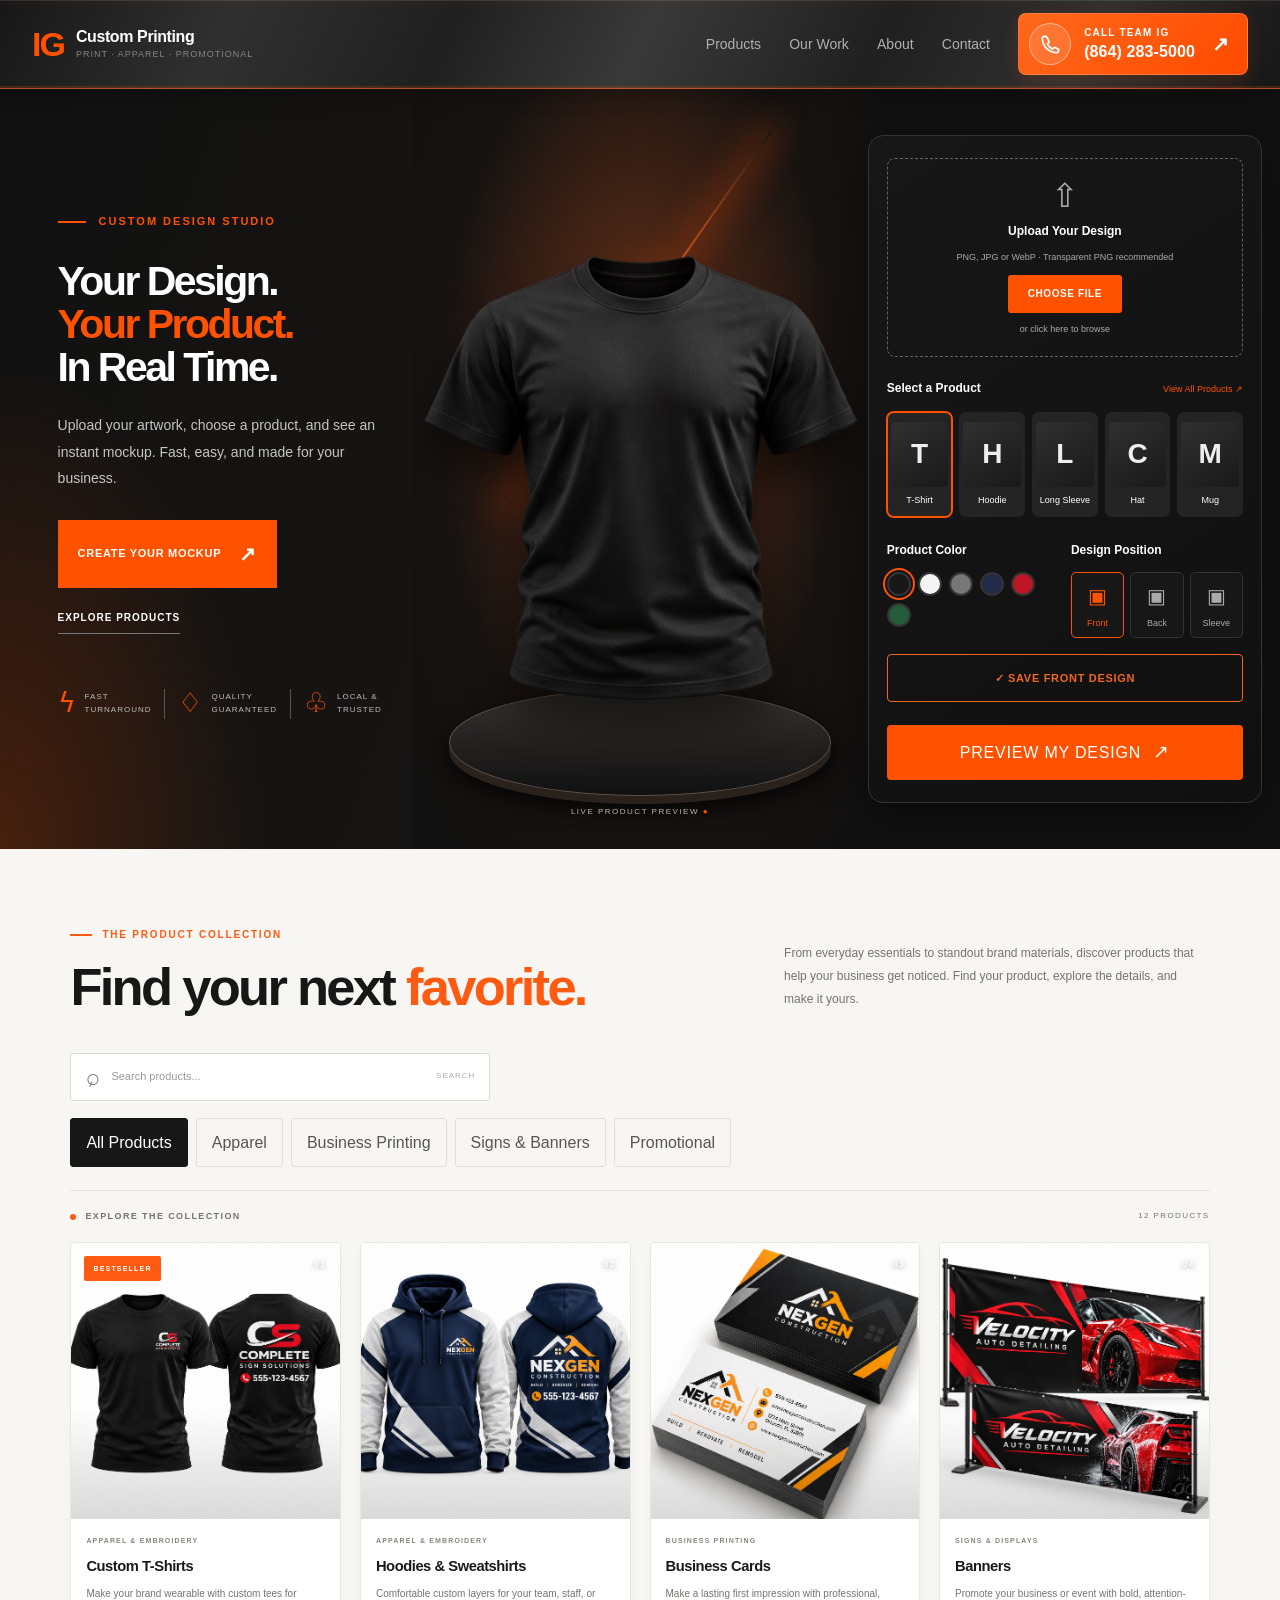
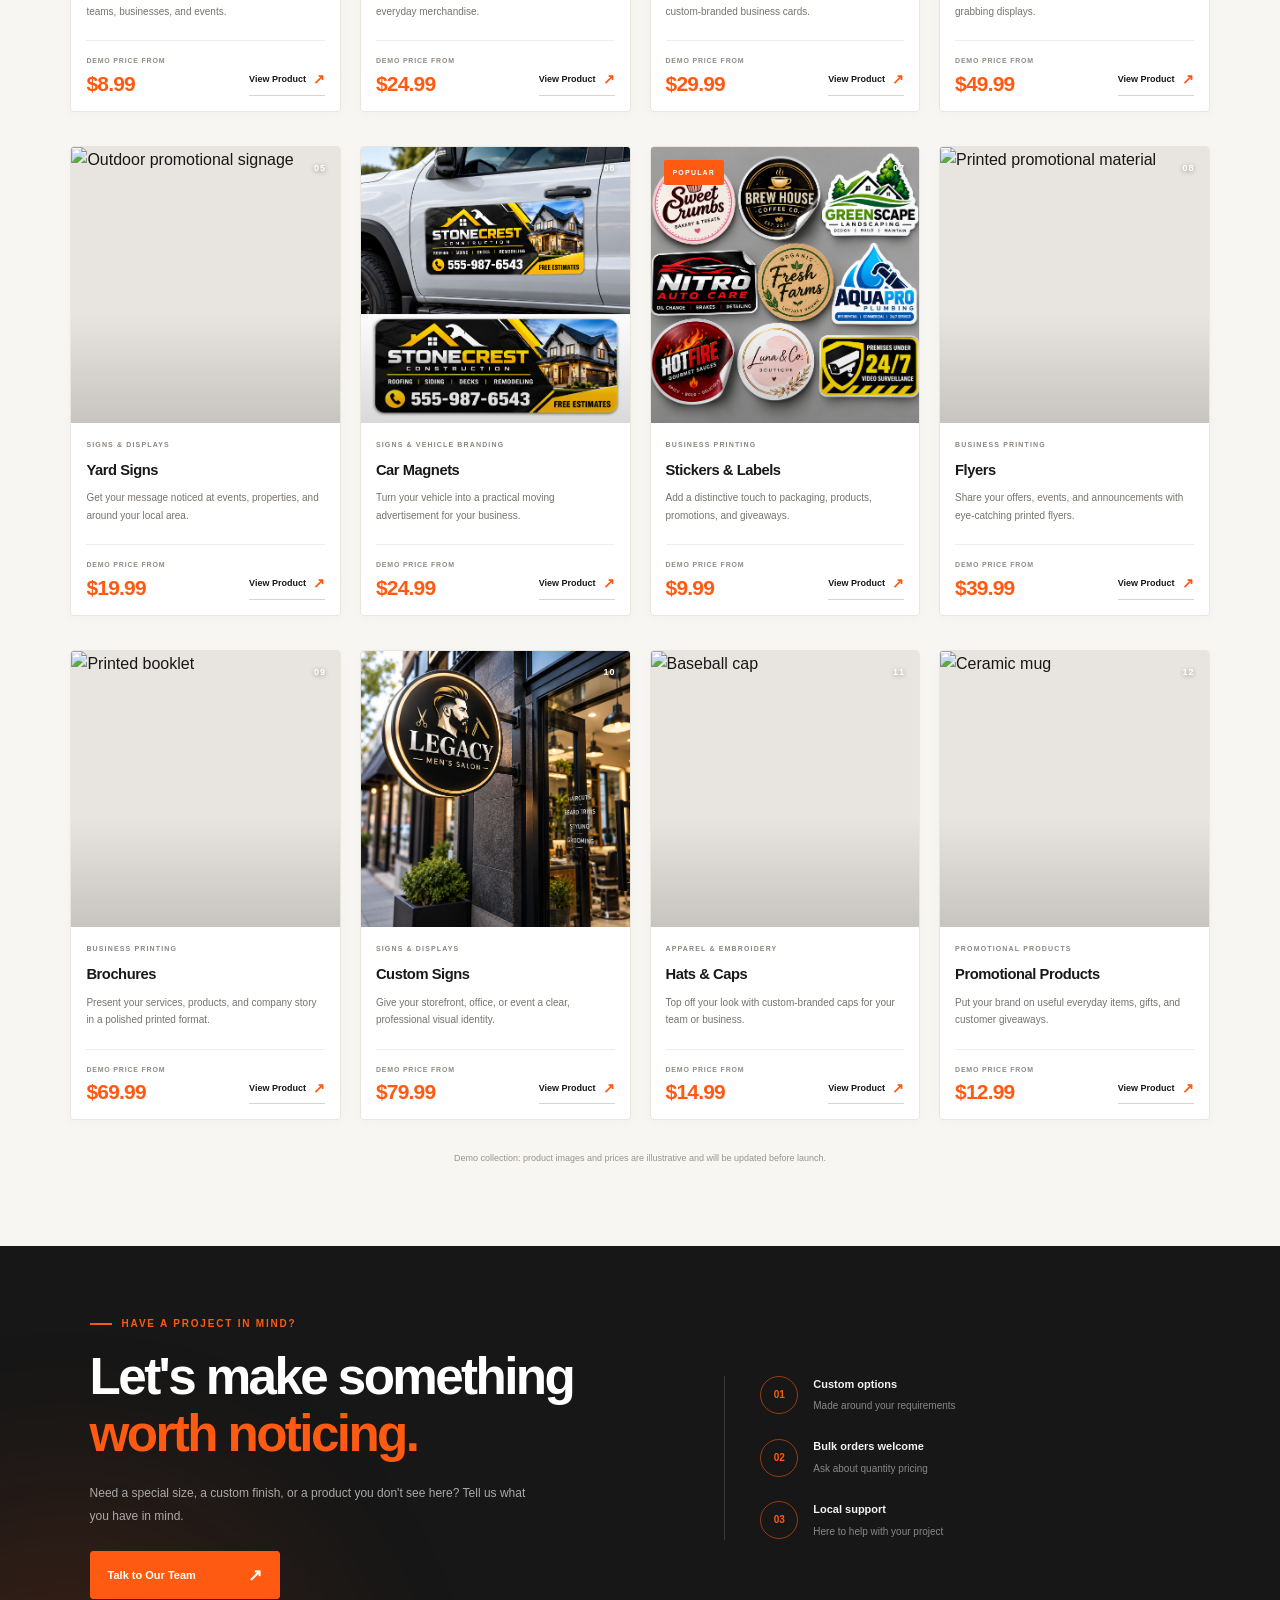
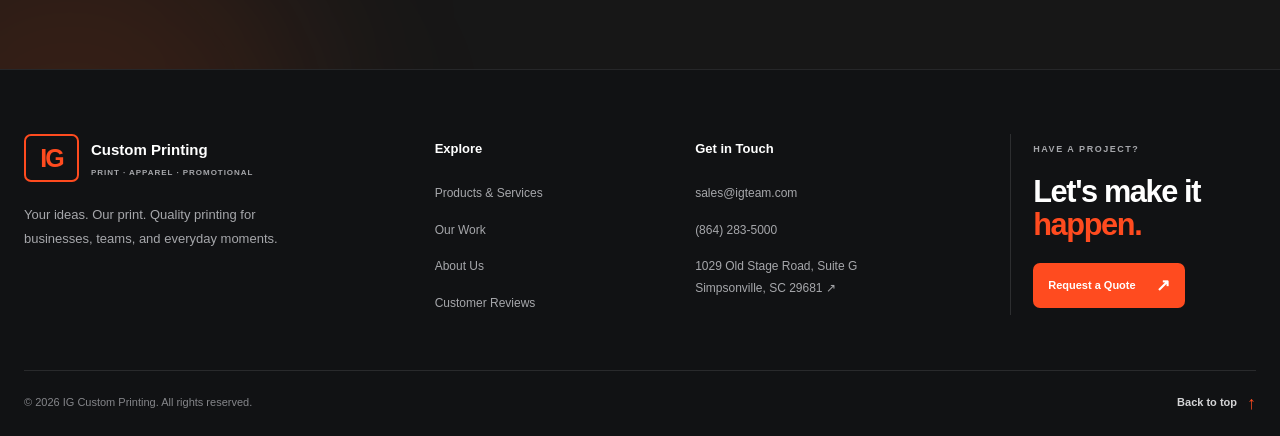
==== products.html @ 593a6d34 "Add IG Custom Printing website" ====
<!DOCTYPE html>
<html lang="en">
<head>
  <meta charset="UTF-8">
  <meta name="viewport" content="width=device-width, initial-scale=1.0">

  <title>IG Custom Printing | Custom Printing in Simpsonville, SC</title>

  <meta
    name="description"
    content="Explore custom apparel, embroidery, signs, commercial printing, and promotional products from IG Custom Printing in Simpsonville, South Carolina."
  >

  <meta name="theme-color" content="#252525">

  <link rel="stylesheet" href="style.css">
  <link rel="stylesheet" href="products.css">


<script src="https://cdn.jsdelivr.net/npm/html2canvas@1.4.1/dist/html2canvas.min.js"></script>


  <script src="script.js" defer></script>
  <script src="products.js" defer></script>

  
</head>

<body>
  <div id="site">

    <header class="site-header">
      <div class="container header-inner">

        <a class="brand" href="index.html" aria-label="IG Custom Printing home">
          <span class="brand-name">IG</span>
          <span class="brand-description">
            <strong>Custom Printing</strong>
            <small>PRINT · APPAREL · PROMOTIONAL</small>
          </span>
        </a>

        <button
          class="menu-toggle"
          type="button"
          aria-label="Open navigation menu"
          aria-expanded="false"
          aria-controls="primary-navigation"
        >
          <span></span>
          <span></span>
        </button>

        <nav class="primary-navigation" id="primary-navigation">

          <a href="products.html" data-text="Products">
            <span class="nav-roll">
              <span>Products</span>
              <span aria-hidden="true">Products</span>
            </span>
          </a>

          <a href="#our-work" data-text="Our Work">
            <span class="nav-roll">
              <span>Our Work</span>
              <span aria-hidden="true">Our Work</span>
            </span>
          </a>

          <a href="#about" data-text="About">
            <span class="nav-roll">
              <span>About</span>
              <span aria-hidden="true">About</span>
            </span>
          </a>

          <a href="#contact" data-text="Contact">
            <span class="nav-roll">
              <span>Contact</span>
              <span aria-hidden="true">Contact</span>
            </span>
          </a>

          

<a class="header-cta header-call-cta" href="tel:+18642835000">
  <span class="header-call-icon" aria-hidden="true">
    <svg viewBox="0 0 24 24" fill="none">
      <path
        d="M7.2 3.5H5.5c-1.1 0-2 .9-2 2
           0 8.3 6.7 15 15 15
           .1 0 .2 0 .3-.1
           .9-.1 1.6-.9 1.6-1.9v-1.7
           l-4.5-2-1.7 2.1
           a13 13 0 0 1-5.6-5.6
           l2.1-1.7-2-4.5Z"
        stroke="currentColor"
        stroke-width="1.8"
        stroke-linecap="round"
        stroke-linejoin="round"
      />
    </svg>
  </span>

  <span class="header-call-copy">
    <span class="header-call-label">CALL TEAM IG</span>
    <span class="header-call-number">(864) 283-5000</span>
  </span>

  <span class="header-call-arrow" aria-hidden="true">↗</span>
</a>



        </nav>

      </div>
    </header>







<main class="ig-catalog-page">

  
  
<!-- IG CUSTOM PRINTING — CUSTOM DESIGN STUDIO HERO -->
<section class="ig-studio" id="custom-studio">

  <!-- LEFT: INTRODUCTION -->
  <div class="ig-studio__intro">
    <p class="ig-studio__eyebrow">
      <span></span> CUSTOM DESIGN STUDIO
    </p>

    <h1>
      Your Design.<br>
      <span>Your Product.</span><br>
      In Real Time.
    </h1>

    <p class="ig-studio__description">
      Upload your artwork, choose a product, and see an instant
      mockup. Fast, easy, and made for your business.
    </p>

    <div class="ig-studio__actions">
      <a href="#studio-upload" class="ig-studio__primary">
        CREATE YOUR MOCKUP <span>↗</span>
      </a>
      <a href="#ig-products" class="ig-studio__secondary">
        EXPLORE PRODUCTS
      </a>
    </div>

    <div class="ig-studio__benefits">
      <div><span>ϟ</span><p>FAST<br>TURNAROUND</p></div>
      <i></i>
      <div><span>♢</span><p>QUALITY<br>GUARANTEED</p></div>
      <i></i>
      <div><span>♧</span><p>LOCAL &amp;<br>TRUSTED</p></div>
    </div>
  </div>

  <!-- CENTER: LIVE PRODUCT MOCKUP -->
  <div class="ig-studio__stage">
    <div class="ig-studio__glow"></div>

    <div class="ig-studio__platform"></div>

    <div class="ig-studio__product" id="studio-product">
      <img
        id="studio-product-image"
        src="https://images.unsplash.com/photo-1521572163474-6864f9cf17ab?auto=format&fit=crop&w=1000&q=85"
        alt="T-shirt product preview"
      >

      <div class="ig-studio__artwork-area" id="studio-artwork-area">
        <div class="ig-artwork-editor" id="studio-artwork-editor" hidden>
  <img id="studio-artwork" alt="Your uploaded artwork" draggable="false">

  <span class="ig-resize-handle ig-resize-nw" data-handle="nw"></span>
  <span class="ig-resize-handle ig-resize-ne" data-handle="ne"></span>
  <span class="ig-resize-handle ig-resize-sw" data-handle="sw"></span>
  <span class="ig-resize-handle ig-resize-se" data-handle="se"></span>
</div>


      </div>
    </div>

    <span class="ig-studio__stage-label">
      LIVE PRODUCT PREVIEW <span>●</span>
    </span>
  </div>

  <!-- RIGHT: DESIGN CONTROLS -->
  <div class="ig-studio__panel">


    <!-- UPLOAD -->
    <label class="ig-studio__upload" id="studio-upload">
      <input
        type="file"
        id="studio-file-input"
        accept="image/png,image/jpeg,image/webp"
      >

      <span class="ig-studio__upload-icon">⇧</span>
      <strong id="studio-upload-title">Upload Your Design</strong>
      <small id="studio-upload-help">
        PNG, JPG or WebP · Transparent PNG recommended
      </small>
      <span class="ig-studio__choose-file">CHOOSE FILE</span>
      <small>or click here to browse</small>
    </label>

    <!-- PRODUCT SELECTION -->
    <div class="ig-studio__section-heading">
      <strong>Select a Product</strong>
      <a href="#ig-products">View All Products ↗</a>
    </div>

    <div class="ig-studio__products">
      <button type="button" class="is-selected" data-product="tshirt">
        <span class="ig-studio__product-icon">T</span>
        T-Shirt
      </button>

      <button type="button" data-product="hoodie">
        <span class="ig-studio__product-icon">H</span>
        Hoodie
      </button>

      <button type="button" data-product="longsleeve">
        <span class="ig-studio__product-icon">L</span>
        Long Sleeve
      </button>

      <button type="button" data-product="hat">
        <span class="ig-studio__product-icon">C</span>
        Hat
      </button>

      <button type="button" data-product="mug">
        <span class="ig-studio__product-icon">M</span>
        Mug
      </button>
    </div>

    <!-- COLOR AND PLACEMENT -->
    <div class="ig-studio__options">

      <div>
        <strong>Product Color</strong>
        <div class="ig-studio__colors">
          <button type="button" class="is-selected" data-color="#171717"
            style="--swatch:#171717" aria-label="Black"></button>
          <button type="button" data-color="#f4f4f4"
            style="--swatch:#f4f4f4" aria-label="White"></button>
          <button type="button" data-color="#777777"
            style="--swatch:#777777" aria-label="Gray"></button>
          <button type="button" data-color="#202b49"
            style="--swatch:#202b49" aria-label="Navy"></button>
          <button type="button" data-color="#bd1727"
            style="--swatch:#bd1727" aria-label="Red"></button>
          <button type="button" data-color="#245b38"
            style="--swatch:#245b38" aria-label="Green"></button>
        </div>
      </div>

      <div>
        <strong>Design Position</strong>
        <div class="ig-studio__positions">
          <button type="button" class="is-selected" data-position="front">
            <span>▣</span>Front
          </button>
          <button type="button" data-position="back">
            <span>▣</span>Back
          </button>
          <button type="button" data-position="sleeve">
            <span>▣</span>Sleeve
          </button>
        </div>
      </div>

    </div>

    <button type="button" id="studio-save-side">
  ✓ SAVE FRONT DESIGN
</button>

    <button type="button" class="ig-studio__preview-button" id="studio-preview">
      PREVIEW MY DESIGN <span>↗</span>
    </button>

    
<div id="studio-combined-preview" hidden>
<div class="studio-preview-actions">
  <button type="button" id="studio-download-preview">
    ↓ Download Preview PNG
  </button>

  <button type="button" id="studio-close-preview">
    ✕ Close Preview
  </button>
</div>

<div id="studio-preview-capture">
  <h2>Your Design Preview</h2>

  <div class="studio-preview-grid">
    <div class="studio-preview-card">
      <h3>FRONT</h3>
      <div id="studio-preview-front"></div>
    </div>

    <div class="studio-preview-card">
      <h3>BACK</h3>
      <div id="studio-preview-back"></div>
    </div>
  </div>
</div>

</div>


  </div>

</section>
<!-- END CUSTOM DESIGN STUDIO HERO -->




  <!-- =========================================
       PRODUCT CATALOG INTRODUCTION
  ========================================== -->
  <section class="ig-catalog-intro" id="ig-products">

    <div class="ig-catalog-intro__main">

      <span class="ig-section-eyebrow">
        <span></span>
        THE PRODUCT COLLECTION
      </span>

      <h2>
        Find your next
        <span>favorite.</span>
      </h2>

    </div>

    <p class="ig-catalog-intro__description">
      From everyday essentials to standout brand materials,
      discover products that help your business get noticed.
      Find your product, explore the details, and make it yours.
    </p>

  </section>


  <!-- =========================================
       PRODUCT SEARCH AND CATEGORY NAVIGATION
  ========================================== -->
  <section class="ig-catalog-controls" aria-label="Browse products">

    <label class="ig-product-search">

      <span class="ig-product-search__icon" aria-hidden="true">
        ⌕
      </span>

      <input
        type="search"
        id="ig-product-search"
        placeholder="Search products..."
        aria-label="Search products"
      >

      <span class="ig-product-search__hint">
        SEARCH
      </span>

    </label>

    <nav class="ig-product-categories" aria-label="Product categories">

      <button
        class="ig-category-button is-active"
        type="button"
        data-category="all"
        aria-pressed="true"
      >
        All Products
      </button>

      <button
        class="ig-category-button"
        type="button"
        data-category="apparel"
        aria-pressed="false"
      >
        Apparel
      </button>

      <button
        class="ig-category-button"
        type="button"
        data-category="printing"
        aria-pressed="false"
      >
        Business Printing
      </button>

      <button
        class="ig-category-button"
        type="button"
        data-category="signs"
        aria-pressed="false"
      >
        Signs &amp; Banners
      </button>

      <button
        class="ig-category-button"
        type="button"
        data-category="promotional"
        aria-pressed="false"
      >
        Promotional
      </button>

    </nav>

  </section>


  <!-- =========================================
       PRODUCT GRID
  ========================================== -->
  <section class="ig-product-collection" aria-label="Our products">

    <div class="ig-product-collection__heading">

      <p>
        <span class="ig-product-collection__heading-dot"></span>
        EXPLORE THE COLLECTION
      </p>

      <span id="ig-product-count">
        12 PRODUCTS
      </span>

    </div>


    <div class="ig-product-grid" id="ig-product-grid">


      <!-- PRODUCT 01: T-SHIRTS -->
      <article
        class="ig-product-card"
        data-category="apparel"
        data-product-name="custom t-shirts"
      >

        <a
          class="ig-product-card__image"
          href="product.html?item=tshirts"
          aria-label="View Custom T-Shirts"
        >

          <img
            src="./images/products/Custom-T-Shirts-1.png"
            alt="T-shirts for custom printing"
            loading="lazy"
          >

          <span class="ig-product-card__badge">
            BESTSELLER
          </span>

          <span class="ig-product-card__number">
            01
          </span>

          <span class="ig-product-card__image-action" aria-hidden="true">
            ↗
          </span>

        </a>

        <div class="ig-product-card__body">

          <p class="ig-product-card__category">
            APPAREL &amp; EMBROIDERY
          </p>

          <h3>
            <a href="product.html?item=tshirts">
              Custom T-Shirts
            </a>
          </h3>

          <p class="ig-product-card__description">
            Make your brand wearable with custom tees for teams,
            businesses, and events.
          </p>

          <div class="ig-product-card__footer">

            <div class="ig-product-card__price">
              <span>DEMO PRICE FROM</span>
              <strong>$8.99</strong>
            </div>

            <a
              class="ig-product-card__link"
              href="product.html?item=tshirts"
            >
              View Product
              <span aria-hidden="true">↗</span>
            </a>

          </div>

        </div>

      </article>


      <!-- PRODUCT 02: HOODIES -->
      <article
        class="ig-product-card"
        data-category="apparel"
        data-product-name="hoodies sweatshirts"
      >

        <a
          class="ig-product-card__image"
          href="product.html?item=hoodies"
          aria-label="View Hoodies and Sweatshirts"
        >

          <img
            src="./images/products/Hoodies-Sweatshirts.png"
            alt="Casual hoodie"
            loading="lazy"
          >

          <span class="ig-product-card__number">02</span>
          <span class="ig-product-card__image-action" aria-hidden="true">↗</span>

        </a>

        <div class="ig-product-card__body">

          <p class="ig-product-card__category">
            APPAREL &amp; EMBROIDERY
          </p>

          <h3>
            <a href="product.html?item=hoodies">
              Hoodies &amp; Sweatshirts
            </a>
          </h3>

          <p class="ig-product-card__description">
            Comfortable custom layers for your team, staff,
            or everyday merchandise.
          </p>

          <div class="ig-product-card__footer">

            <div class="ig-product-card__price">
              <span>DEMO PRICE FROM</span>
              <strong>$24.99</strong>
            </div>

            <a class="ig-product-card__link" href="product.html?item=hoodies">
              View Product <span aria-hidden="true">↗</span>
            </a>

          </div>

        </div>

      </article>


      <!-- PRODUCT 03: BUSINESS CARDS -->
      <article
        class="ig-product-card"
        data-category="printing"
        data-product-name="business cards"
      >

        <a
          class="ig-product-card__image"
          href="product.html?item=business-cards"
          aria-label="View Business Cards"
        >

          <img
            src="./images/products/Business-Cards.png"
            alt="Printed stationery and business materials"
            loading="lazy"
          >

          <span class="ig-product-card__number">03</span>
          <span class="ig-product-card__image-action" aria-hidden="true">↗</span>

        </a>

        <div class="ig-product-card__body">

          <p class="ig-product-card__category">
            BUSINESS PRINTING
          </p>

          <h3>
            <a href="product.html?item=business-cards">
              Business Cards
            </a>
          </h3>

          <p class="ig-product-card__description">
            Make a lasting first impression with professional,
            custom-branded business cards.
          </p>

          <div class="ig-product-card__footer">

            <div class="ig-product-card__price">
              <span>DEMO PRICE FROM</span>
              <strong>$29.99</strong>
            </div>

            <a class="ig-product-card__link" href="product.html?item=business-cards">
              View Product <span aria-hidden="true">↗</span>
            </a>

          </div>

        </div>

      </article>


      <!-- PRODUCT 04: BANNERS -->
      <article
        class="ig-product-card"
        data-category="signs"
        data-product-name="banners displays"
      >

        <a
          class="ig-product-card__image"
          href="product.html?item=banners"
          aria-label="View Banners"
        >

          <img
            src="./images/products/Banners.png"
            alt="Event display and promotional setup"
            loading="lazy"
          >

          <span class="ig-product-card__number">04</span>
          <span class="ig-product-card__image-action" aria-hidden="true">↗</span>

        </a>

        <div class="ig-product-card__body">

          <p class="ig-product-card__category">
            SIGNS &amp; DISPLAYS
          </p>

          <h3>
            <a href="product.html?item=banners">
              Banners
            </a>
          </h3>

          <p class="ig-product-card__description">
            Promote your business or event with bold,
            attention-grabbing displays.
          </p>

          <div class="ig-product-card__footer">

            <div class="ig-product-card__price">
              <span>DEMO PRICE FROM</span>
              <strong>$49.99</strong>
            </div>

            <a class="ig-product-card__link" href="product.html?item=banners">
              View Product <span aria-hidden="true">↗</span>
            </a>

          </div>

        </div>

      </article>


      <!-- PRODUCT 05: YARD SIGNS -->
      <article
        class="ig-product-card"
        data-category="signs"
        data-product-name="yard signs outdoor signs"
      >

        <a
          class="ig-product-card__image"
          href="product.html?item=yard-signs"
          aria-label="View Yard Signs"
        >

          <img
            src="./images/products/Yard Signs.png"
            alt="Outdoor promotional signage"
            loading="lazy"
          >

          <span class="ig-product-card__number">05</span>
          <span class="ig-product-card__image-action" aria-hidden="true">↗</span>

        </a>

        <div class="ig-product-card__body">

          <p class="ig-product-card__category">
            SIGNS &amp; DISPLAYS
          </p>

          <h3>
            <a href="product.html?item=yard-signs">
              Yard Signs
            </a>
          </h3>

          <p class="ig-product-card__description">
            Get your message noticed at events, properties,
            and around your local area.
          </p>

          <div class="ig-product-card__footer">

            <div class="ig-product-card__price">
              <span>DEMO PRICE FROM</span>
              <strong>$19.99</strong>
            </div>

            <a class="ig-product-card__link" href="product.html?item=yard-signs">
              View Product <span aria-hidden="true">↗</span>
            </a>

          </div>

        </div>

      </article>


      <!-- PRODUCT 06: CAR MAGNETS -->
      <article
        class="ig-product-card"
        data-category="signs"
        data-product-name="car magnets vehicle graphics"
      >

        <a
          class="ig-product-card__image"
          href="product.html?item=car-magnets"
          aria-label="View Car Magnets"
        >

          <img
            src="./images/products/Car-Magnets.png"
            alt="Vehicle exterior"
            loading="lazy"
          >

          <span class="ig-product-card__number">06</span>
          <span class="ig-product-card__image-action" aria-hidden="true">↗</span>

        </a>

        <div class="ig-product-card__body">

          <p class="ig-product-card__category">
            SIGNS &amp; VEHICLE BRANDING
          </p>

          <h3>
            <a href="product.html?item=car-magnets">
              Car Magnets
            </a>
          </h3>

          <p class="ig-product-card__description">
            Turn your vehicle into a practical moving advertisement
            for your business.
          </p>

          <div class="ig-product-card__footer">

            <div class="ig-product-card__price">
              <span>DEMO PRICE FROM</span>
              <strong>$24.99</strong>
            </div>

            <a class="ig-product-card__link" href="product.html?item=car-magnets">
              View Product <span aria-hidden="true">↗</span>
            </a>

          </div>

        </div>

      </article>


      <!-- PRODUCT 07: STICKERS -->
      <article
        class="ig-product-card"
        data-category="printing"
        data-product-name="stickers labels decals"
      >

        <a
          class="ig-product-card__image"
          href="product.html?item=stickers"
          aria-label="View Stickers and Labels"
        >

          <img
            src="./images/products/Stickers-Labels.png"
            alt="Decorative stickers and labels"
            loading="lazy"
          >

          <span class="ig-product-card__badge">POPULAR</span>
          <span class="ig-product-card__number">07</span>
          <span class="ig-product-card__image-action" aria-hidden="true">↗</span>

        </a>

        <div class="ig-product-card__body">

          <p class="ig-product-card__category">
            BUSINESS PRINTING
          </p>

          <h3>
            <a href="product.html?item=stickers">
              Stickers &amp; Labels
            </a>
          </h3>

          <p class="ig-product-card__description">
            Add a distinctive touch to packaging, products,
            promotions, and giveaways.
          </p>

          <div class="ig-product-card__footer">

            <div class="ig-product-card__price">
              <span>DEMO PRICE FROM</span>
              <strong>$9.99</strong>
            </div>

            <a class="ig-product-card__link" href="product.html?item=stickers">
              View Product <span aria-hidden="true">↗</span>
            </a>

          </div>

        </div>

      </article>


      <!-- PRODUCT 08: FLYERS -->
      <article
        class="ig-product-card"
        data-category="printing"
        data-product-name="flyers promotional leaflets"
      >

        <a
          class="ig-product-card__image"
          href="product.html?item=flyers"
          aria-label="View Flyers"
        >

          <img
            src="./images/products/Flyers.png"
            alt="Printed promotional material"
            loading="lazy"
          >

          <span class="ig-product-card__number">08</span>
          <span class="ig-product-card__image-action" aria-hidden="true">↗</span>

        </a>

        <div class="ig-product-card__body">

          <p class="ig-product-card__category">
            BUSINESS PRINTING
          </p>

          <h3>
            <a href="product.html?item=flyers">
              Flyers
            </a>
          </h3>

          <p class="ig-product-card__description">
            Share your offers, events, and announcements
            with eye-catching printed flyers.
          </p>

          <div class="ig-product-card__footer">

            <div class="ig-product-card__price">
              <span>DEMO PRICE FROM</span>
              <strong>$39.99</strong>
            </div>

            <a class="ig-product-card__link" href="product.html?item=flyers">
              View Product <span aria-hidden="true">↗</span>
            </a>

          </div>

        </div>

      </article>


      <!-- PRODUCT 09: BROCHURES -->
      <article
        class="ig-product-card"
        data-category="printing"
        data-product-name="brochures booklets"
      >

        <a
          class="ig-product-card__image"
          href="product.html?item=brochures"
          aria-label="View Brochures"
        >

          <img
            src="./images/products/Brochures.png"
            alt="Printed booklet"
            loading="lazy"
          >

          <span class="ig-product-card__number">09</span>
          <span class="ig-product-card__image-action" aria-hidden="true">↗</span>

        </a>

        <div class="ig-product-card__body">

          <p class="ig-product-card__category">
            BUSINESS PRINTING
          </p>

          <h3>
            <a href="product.html?item=brochures">
              Brochures
            </a>
          </h3>

          <p class="ig-product-card__description">
            Present your services, products, and company story
            in a polished printed format.
          </p>

          <div class="ig-product-card__footer">

            <div class="ig-product-card__price">
              <span>DEMO PRICE FROM</span>
              <strong>$69.99</strong>
            </div>

            <a class="ig-product-card__link" href="product.html?item=brochures">
              View Product <span aria-hidden="true">↗</span>
            </a>

          </div>

        </div>

      </article>


      <!-- PRODUCT 10: CUSTOM SIGNS -->
      <article
        class="ig-product-card"
        data-category="signs"
        data-product-name="custom business signs storefront signs"
      >

        <a
          class="ig-product-card__image"
          href="product.html?item=custom-signs"
          aria-label="View Custom Signs"
        >

          <img
            src="./images/products/Custom-Signs.png"
            alt="Business signage"
            loading="lazy"
          >

          <span class="ig-product-card__number">10</span>
          <span class="ig-product-card__image-action" aria-hidden="true">↗</span>

        </a>

        <div class="ig-product-card__body">

          <p class="ig-product-card__category">
            SIGNS &amp; DISPLAYS
          </p>

          <h3>
            <a href="product.html?item=custom-signs">
              Custom Signs
            </a>
          </h3>

          <p class="ig-product-card__description">
            Give your storefront, office, or event a clear,
            professional visual identity.
          </p>

          <div class="ig-product-card__footer">

            <div class="ig-product-card__price">
              <span>DEMO PRICE FROM</span>
              <strong>$79.99</strong>
            </div>

            <a class="ig-product-card__link" href="product.html?item=custom-signs">
              View Product <span aria-hidden="true">↗</span>
            </a>

          </div>

        </div>

      </article>


      <!-- PRODUCT 11: HATS & CAPS -->
      <article
        class="ig-product-card"
        data-category="apparel"
        data-product-name="hats caps embroidered hats"
      >

        <a
          class="ig-product-card__image"
          href="product.html?item=hats"
          aria-label="View Hats and Caps"
        >

          <img
            src="./images/products/Hats-Caps.png"
            alt="Baseball cap"
            loading="lazy"
          >

          <span class="ig-product-card__number">11</span>
          <span class="ig-product-card__image-action" aria-hidden="true">↗</span>

        </a>

        <div class="ig-product-card__body">

          <p class="ig-product-card__category">
            APPAREL &amp; EMBROIDERY
          </p>

          <h3>
            <a href="product.html?item=hats">
              Hats &amp; Caps
            </a>
          </h3>

          <p class="ig-product-card__description">
            Top off your look with custom-branded caps
            for your team or business.
          </p>

          <div class="ig-product-card__footer">

            <div class="ig-product-card__price">
              <span>DEMO PRICE FROM</span>
              <strong>$14.99</strong>
            </div>

            <a class="ig-product-card__link" href="product.html?item=hats">
              View Product <span aria-hidden="true">↗</span>
            </a>

          </div>

        </div>

      </article>


      <!-- PRODUCT 12: PROMOTIONAL PRODUCTS -->
      <article
        class="ig-product-card"
        data-category="promotional"
        data-product-name="promotional products mugs branded gifts"
      >

        <a
          class="ig-product-card__image"
          href="product.html?item=promotional"
          aria-label="View Promotional Products"
        >

          <img
            src="./images/products/Promotional-Products.png"
            alt="Ceramic mug"
            loading="lazy"
          >

          <span class="ig-product-card__number">12</span>
          <span class="ig-product-card__image-action" aria-hidden="true">↗</span>

        </a>

        <div class="ig-product-card__body">

          <p class="ig-product-card__category">
            PROMOTIONAL PRODUCTS
          </p>

          <h3>
            <a href="product.html?item=promotional">
              Promotional Products
            </a>
          </h3>

          <p class="ig-product-card__description">
            Put your brand on useful everyday items,
            gifts, and customer giveaways.
          </p>

          <div class="ig-product-card__footer">

            <div class="ig-product-card__price">
              <span>DEMO PRICE FROM</span>
              <strong>$12.99</strong>
            </div>

            <a class="ig-product-card__link" href="product.html?item=promotional">
              View Product <span aria-hidden="true">↗</span>
            </a>

          </div>

        </div>

      </article>

    </div>


    <!-- NO SEARCH RESULTS MESSAGE -->
    <div class="ig-product-empty" id="ig-product-empty" hidden>

      <h3>No products found.</h3>

      <p>
        Try another search or choose a different category.
      </p>

    </div>


    <p class="ig-product-disclaimer">
      Demo collection: product images and prices are illustrative
      and will be updated before launch.
    </p>

  </section>


  <!-- =========================================
       CUSTOM ORDER CTA
  ========================================== -->
  <section class="ig-catalog-cta">

    <div class="ig-catalog-cta__content">

      <span class="ig-section-eyebrow">
        <span></span>
        HAVE A PROJECT IN MIND?
      </span>

      <h2>
        Let's make something
        <span>worth noticing.</span>
      </h2>

      <p>
        Need a special size, a custom finish, or a product you
        don't see here? Tell us what you have in mind.
      </p>

      <a href="#contact" class="ig-catalog-cta__button">
        Talk to Our Team
        <span aria-hidden="true">↗</span>
      </a>

    </div>

    <div class="ig-catalog-cta__details">

      <div class="ig-catalog-cta__detail">
        <span>01</span>
        <p>
          <strong>Custom options</strong>
          <small>Made around your requirements</small>
        </p>
      </div>

      <div class="ig-catalog-cta__detail">
        <span>02</span>
        <p>
          <strong>Bulk orders welcome</strong>
          <small>Ask about quantity pricing</small>
        </p>
      </div>

      <div class="ig-catalog-cta__detail">
        <span>03</span>
        <p>
          <strong>Local support</strong>
          <small>Here to help with your project</small>
        </p>
      </div>

    </div>

  </section>

</main>







<!-- =====================================
     IG CUSTOM PRINTING — FOOTER
===================================== -->

<footer class="ig-footer">

  <div class="ig-footer-main">

    <!-- Brand -->
    <div class="ig-footer-brand">
      <a class="ig-footer-logo" href="#" aria-label="IG Custom Printing home">
        <span class="ig-footer-logo-mark">IG</span>
        <span class="ig-footer-logo-text">
          <strong>Custom Printing</strong>
          <small>PRINT · APPAREL · PROMOTIONAL</small>
        </span>
      </a>

      <p>
        Your ideas. Our print.
        Quality printing for businesses, teams, and everyday moments.
      </p>
    </div>

    <!-- Quick links -->
    <div class="ig-footer-column">
      <h3>Explore</h3>
      <a href="#products">Products & Services</a>
      <a href="#our-work">Our Work</a>
      <a href="#about">About Us</a>
      <a href="#google-reviews">Customer Reviews</a>
    </div>

    <!-- Contact -->
    <div class="ig-footer-column ig-footer-contact">
      <h3>Get in Touch</h3>

      <a href="mailto:sales@igteam.com">
        sales@igteam.com
      </a>

      <a href="tel:+18642835000">
        (864) 283-5000
      </a>

      <a
        href="https://www.google.com/maps/search/?api=1&query=1029+Old+Stage+Road+Suite+G+Simpsonville+SC+29681"
        target="_blank"
        rel="noopener noreferrer"
      >
        1029 Old Stage Road, Suite G<br>
        Simpsonville, SC 29681
        <span class="ig-footer-map-arrow">↗</span>
      </a>
    </div>

    <!-- CTA -->
    <div class="ig-footer-cta">
      <span class="ig-footer-eyebrow">HAVE A PROJECT?</span>
      <h3>Let's make it<br><span>happen.</span></h3>

      <a class="ig-footer-button" href="#contact">
        Request a Quote
        <span aria-hidden="true">↗</span>
      </a>
    </div>

  </div>

  <!-- Bottom bar -->
  <div class="ig-footer-bottom">
    <p>
      © <span id="ig-footer-year">2026</span>
      IG Custom Printing. All rights reserved.
    </p>

    <a href="#top" class="ig-footer-back-top">
      Back to top <span aria-hidden="true">↑</span>
    </a>
  </div>

</footer>











    

  </div>
</body>
</html>
---- style.css ----
/* ========================================
   IG CUSTOM PRINTING
   STEP 2 — DESIGN FOUNDATION
======================================== */

:root {
  /* Brand Colors */
  --color-bg: #252525;
  --color-text: #ffffff;
  --color-muted: #858585;
  --color-border: #383838;
  --color-accent: #ff5200;
  --color-accent-hover: #e84900;

  /* Layout */
  --container-width: 1240px;
  --page-gutter: clamp(20px, 5vw, 64px);

  /* Spacing */
  --space-xs: 8px;
  --space-sm: 16px;
  --space-md: 24px;
  --space-lg: 40px;
  --space-xl: 64px;

  /* Typography */
  --font-body: Arial, Helvetica, sans-serif;
}

/* ========================================
   RESET
======================================== */

*,
*::before,
*::after {
  box-sizing: border-box;
}

html {
  scroll-behavior: smooth;
  -webkit-text-size-adjust: 100%;
}

body {
  margin: 0;
  background: var(--color-bg);
  color: var(--color-text);
  font-family: var(--font-body);
  font-size: 16px;
  line-height: 1.6;
  -webkit-font-smoothing: antialiased;
}

img,
picture,
video,
svg {
  display: block;
  max-width: 100%;
}

button,
input,
textarea,
select {
  font: inherit;
}

button,
a {
  -webkit-tap-highlight-color: transparent;
}

a {
  color: inherit;
  text-decoration: none;
}

button {
  cursor: pointer;
}

#site {
  width: 100%;
  min-height: 100vh;
  overflow-wrap: break-word;
}

/* ========================================
   REUSABLE CONTAINER
======================================== */

.container {
  width: 100%;
  max-width: var(--container-width);
  margin-inline: auto;
  padding-inline: var(--page-gutter);
}

/* ========================================
   ACCESSIBILITY
======================================== */

@media (prefers-reduced-motion: reduce) {
  *,
  *::before,
  *::after {
    scroll-behavior: auto !important;
    animation-duration: 0.01ms !important;
    animation-iteration-count: 1 !important;
    transition-duration: 0.01ms !important;
  }
}






/* Prevent horizontal overflow on mobile */
@media (max-width: 900px) {
  html,
  body {
    width: 100%;
    max-width: 100%;
    overflow-x: clip;
  }

  #site {
    width: 100%;
    max-width: 100%;
  }

  .site-header,
  .header-inner {
    min-width: 0;
    max-width: 100%;
  }

  .brand {
    min-width: 0;
  }

  .primary-navigation {
    max-width: 100%;
  }
}








/* ========================================
   STEP 3 — HEADER
======================================== */

.site-header {
  position: relative;
  z-index: 100;
  width: 100%;
  background: var(--color-bg);
  border-bottom: 1px solid var(--color-border);
}

.header-inner {
  min-height: 88px;
  display: flex;
  align-items: center;
  justify-content: space-between;
  gap: 32px;
}

/* Brand */

.brand {
  display: inline-flex;
  align-items: center;
  gap: 12px;
  flex-shrink: 0;
}

.brand-name {
  font-size: 34px;
  line-height: 1;
  font-weight: 800;
  letter-spacing: -2px;
  color: var(--color-accent);
}

.brand-description {
  display: flex;
  flex-direction: column;
  gap: 2px;
}

.brand-description strong {
  font-size: 16px;
  line-height: 1.2;
  letter-spacing: -0.4px;
  color: var(--color-text);
}

.brand-description small {
  font-size: 9px;
  line-height: 1.4;
  letter-spacing: 1px;
  color: var(--color-muted);
}



/* Request a Quote */

.header-cta {
  display: inline-flex;
  align-items: center;
  justify-content: center;
  gap: 12px;
  min-height: 46px;
  padding: 0 20px;
  background: var(--color-accent);
  color: #ffffff;
  font-size: 14px;
  font-weight: 600;
  border: 1px solid var(--color-accent);
  border-radius: 3px;
  transition:
    background 180ms ease,
    color 180ms ease;
}

.header-cta:hover {
  background: var(--color-accent-hover);
  border-color: var(--color-accent-hover);
  color: #ffffff;
}

/* Mobile Menu Button */

.menu-toggle {
  display: none;
  width: 44px;
  height: 44px;
  padding: 11px;
  border: 1px solid var(--color-border);
  border-radius: 3px;
  background: var(--color-bg);
  align-items: center;
  justify-content: center;
  flex-direction: column;
  gap: 6px;
}


.menu-toggle span {
  display: block;
  width: 20px;
  height: 2px;
  flex-shrink: 0;
  background: var(--color-text);
  border-radius: 2px;
  transition:
    transform 250ms ease,
    opacity 180ms ease;
}

/* Transform hamburger into X */
.menu-toggle[aria-expanded="true"] span:first-child {
  transform: translateY(4px) rotate(45deg);
}

.menu-toggle[aria-expanded="true"] span:last-child {
  transform: translateY(-4px) rotate(-45deg);
}





/* ========================================
   MOBILE MENU — SMOOTH & ELEGANT
======================================== */

@media (max-width: 900px) {

  /* Header */
  .header-inner {
    min-height: 76px;
    gap: 16px;
  }

  /* Menu panel */
  .primary-navigation {
    padding: 12px var(--page-gutter) 24px;
    gap: 0;
    border-bottom: 1px solid #404040;
    box-shadow: 0 16px 28px rgba(0, 0, 0, 0.18);
  }

  .primary-navigation.is-open {
    display: flex;
  }

  /* Individual links */
  .primary-navigation > a:not(.header-cta) {
    display: flex;
    align-items: center;
    height: 48px;
    margin: 0;
    padding: 0;
    overflow: hidden;
    border-bottom: 1px solid rgba(255, 255, 255, 0.07);
    font-size: 15px;
    line-height: 24px;
    color: #d0d0d0;
  }

  /* Keep both text copies aligned */
  .nav-roll {
    flex-shrink: 0;
    will-change: transform;
  }

  .nav-roll > span {
    display: block;
    height: 24px;
    line-height: 24px;
  }

  /* Subtle orange hover */
  .primary-navigation > a:not(.header-cta):hover {
    color: var(--color-accent);
  }

  /* Quote button */
  .primary-navigation > .header-cta {
    width: 100%;
    min-height: 48px;
    margin-top: 18px;
    padding: 0 18px;
    justify-content: center;
    border-radius: 4px;
  }

  
/* Hamburger button */
.menu-toggle {
  display: flex;
  flex-shrink: 0;
  align-items: center;
  justify-content: center;
  flex-direction: column;
  border-radius: 6px;
  transition:
    background 200ms ease,
    border-color 200ms ease;
}


  .menu-toggle:hover {
    border-color: var(--color-accent);
    background: #303030;
  }

  /* Staggered entrance */
  .primary-navigation.is-open > a {
    animation: mobileLinkEnter 350ms ease both;
  }

  .primary-navigation.is-open > a:nth-child(1) {
    animation-delay: 30ms;
  }

  .primary-navigation.is-open > a:nth-child(2) {
    animation-delay: 70ms;
  }

  .primary-navigation.is-open > a:nth-child(3) {
    animation-delay: 110ms;
  }

  .primary-navigation.is-open > a:nth-child(4) {
    animation-delay: 150ms;
  }

  .primary-navigation.is-open > a:nth-child(5) {
    animation-delay: 190ms;
  }
}

@keyframes mobileLinkEnter {
  from {
    opacity: 0;
    transform: translateY(8px);
  }

  to {
    opacity: 1;
    transform: translateY(0);
  }
}

/* Respect reduced-motion settings */
@media (prefers-reduced-motion: reduce) {
  .primary-navigation.is-open > a {
    animation: none !important;
  }
}






/* ========================================
   SMALL MOBILE
======================================== */

@media (max-width: 380px) {
  .brand {
    gap: 9px;
  }

  .brand-name {
    font-size: 30px;
  }

  .brand-description strong {
    font-size: 14px;
  }

  .brand-description small {
    font-size: 8px;
    letter-spacing: 0.6px;
  }
}








/* ========================================
   NAVIGATION — FIX TEXT ROLL
======================================== */

/* Desktop navigation layout */
.primary-navigation {
  display: flex;
  align-items: center;
  justify-content: flex-end;
  gap: clamp(16px, 2.2vw, 30px);
}

/* Navigation links */
.primary-navigation > a:not(.header-cta) {
  position: relative;
  display: block;
  height: 24px;
  overflow: hidden;
  white-space: nowrap;
  font-size: 14px;
  font-weight: 500;
  line-height: 24px;
  color: #b0b0b0;
}

/* Stack the two text copies */
.nav-roll {
  display: flex;
  flex-direction: column;
  transform: translateY(0);
  transition: transform 350ms cubic-bezier(0.22, 1, 0.36, 1);
}

/* Move exactly one line on hover */
.primary-navigation > a:not(.header-cta):hover .nav-roll {
  transform: translateY(-24px);
}

/* Hover color */
.primary-navigation > a:not(.header-cta):hover {
  color: var(--color-accent);
}

/* Mobile navigation */
@media (max-width: 900px) {
  .primary-navigation {
    display: none;
    position: absolute;
    top: 100%;
    left: 0;
    right: 0;
    padding: 20px var(--page-gutter) 28px;
    background: var(--color-bg);
    border-bottom: 1px solid var(--color-border);
    align-items: stretch;
    flex-direction: column;
    gap: 0;
  }

  .primary-navigation.is-open {
    display: flex;
  }

  .primary-navigation > a:not(.header-cta) {
    height: 24px;
    margin: 10px 0;
    font-size: 16px;
  }
}

/* Respect reduced-motion preferences */
@media (prefers-reduced-motion: reduce) {
  .nav-roll {
    transition: none;
  }
}








/* ========================================
   REQUEST A QUOTE — PREMIUM HOVER
======================================== */

.header-cta {
  position: relative;
  overflow: hidden;
  isolation: isolate;
  transition:
    background 250ms ease,
    border-color 250ms ease,
    transform 250ms ease,
    box-shadow 250ms ease;
}

/* Moving shine */
.header-cta::before {
  content: "";
  position: absolute;
  top: -50%;
  left: -80%;
  width: 45%;
  height: 200%;
  background: linear-gradient(
    110deg,
    transparent,
    rgba(255, 255, 255, 0.28),
    transparent
  );
  transform: skewX(-20deg);
  transition: left 550ms ease;
  pointer-events: none;
  z-index: -1;
}

.header-cta:hover::before {
  left: 140%;
}

/* Gentle lift */
.header-cta:hover {
  transform: translateY(-2px);
  box-shadow: 0 6px 18px rgba(255, 82, 0, 0.2);
}

/* Arrow movement */
.header-cta span {
  display: inline-block;
  transition: transform 250ms ease;
}

.header-cta:hover span {
  transform: translate(3px, -2px);
}

/* Keyboard accessibility */
.header-cta:focus-visible {
  outline: 2px solid var(--color-accent);
  outline-offset: 4px;
}

/* Touch devices: avoid hover-only effects */
@media (hover: none) {
  .header-cta:hover {
    transform: none;
    box-shadow: none;
  }
}

/* Reduced motion */
@media (prefers-reduced-motion: reduce) {
  .header-cta,
  .header-cta::before,
  .header-cta span {
    transition: none !important;
  }

  .header-cta:hover {
    transform: none;
  }
}






/* IG HEADER — SIGNATURE ORANGE ACCENT */
.site-header {
  position: sticky;
  top: 0;
  z-index: 1000;
  isolation: isolate;
  transition:
    border-radius 300ms ease,
    box-shadow 300ms ease,
    background-color 300ms ease;
}

.site-header::after {
  content: "";
  position: absolute;
  bottom: -1px;
  left: 0;
  width: 100%;
  height: 2px;
  background: linear-gradient(
    90deg,
    transparent 0%,
    #ff5200 20%,
    #ff7a38 50%,
    #ff5200 80%,
    transparent 100%
  );
  opacity: 0.85;
  pointer-events: none;
  box-shadow: 0 1px 8px rgba(255, 82, 0, 0.22);
}



/* IG HEADER — FLOATING SCROLL STATE */
.site-header.is-scrolled {
  border-radius: 0 0 14px 14px;
  box-shadow:
    0 10px 30px rgba(0, 0, 0, 0.22),
    0 2px 10px rgba(255, 82, 0, 0.05);
  background-color: rgba(37, 37, 37, 0.97);
  backdrop-filter: blur(12px);
  -webkit-backdrop-filter: blur(12px);
}

@media (prefers-reduced-motion: no-preference) {
  .site-header {
    transition:
      border-radius 300ms ease,
      box-shadow 300ms ease,
      background-color 300ms ease;
  }
}





/* HEADER — HIDE DOWN, REVEAL UP */
.site-header {
  transition:
    transform 300ms ease,
    border-radius 300ms ease,
    box-shadow 300ms ease,
    background-color 300ms ease;
  will-change: transform;
}

.site-header.is-hidden {
  transform: translateY(-100%);
  pointer-events: none;
}

/* Respect reduced-motion preferences */
@media (prefers-reduced-motion: reduce) {
  .site-header {
    transition: none;
  }
}







/* ========================================
   IG CUSTOM PRINTING — HERO CAROUSEL
======================================== */

.hero-carousel {
  position: relative;
  width: 100%;
  height: clamp(520px, 75vh, 780px);
  min-height: 520px;
  overflow: hidden;
  isolation: isolate;
  background: #171717;
  color: #ffffff;
}

/* Slides */

.hero-slide {
  position: absolute;
  inset: 0;
  z-index: 0;
  overflow: hidden;
  opacity: 0;
  visibility: hidden;
  pointer-events: none;
  transition:
    opacity 700ms ease,
    visibility 700ms ease;
}

.hero-slide.is-active {
  z-index: 1;
  opacity: 1;
  visibility: visible;
  pointer-events: auto;
}

/* Background image */

.hero-image {
  position: absolute;
  inset: 0;
  width: 100%;
  height: 100%;
  max-width: none;
  object-fit: cover;
  object-position: center;
  transform: scale(1.035);
  transition: transform 7000ms ease;
}

.hero-slide.is-active .hero-image {
  transform: scale(1);
}

/* Dark overlay for readable text */

.hero-shade {
  position: absolute;
  inset: 0;
  z-index: 1;
  background:
    linear-gradient(
      0deg,
      rgba(0, 0, 0, 0.65) 0%,
      rgba(0, 0, 0, 0.12) 65%,
      rgba(0, 0, 0, 0.18) 100%
    );
}

/* Centered hero content */

.hero-content {
  position: absolute;
  z-index: 2;
  top: 50%;
  left: 50%;
  display: flex;
  width: min(900px, calc(100% - 48px));
  flex-direction: column;
  align-items: center;
  text-align: center;
  transform: translate(-50%, -42%);
}

.hero-content h1,
.hero-content h2 {
  max-width: 100%;
  margin: 0 0 28px;
  color: #ffffff;
  font-size: clamp(42px, 6vw, 78px);
  font-weight: 800;
  line-height: 1.05;
  letter-spacing: -2.5px;
  text-wrap: balance;
  text-shadow: 0 3px 24px rgba(0, 0, 0, 0.25);
}

/* Shopping button */

.hero-shop-button {
  display: inline-flex;
  align-items: center;
  justify-content: center;
  gap: 18px;
  min-height: 54px;
  max-width: 100%;
  padding: 0 26px;
  border: 1px solid #ff5200;
  border-radius: 4px;
  background: #ff5200;
  color: #ffffff;
  font-size: 15px;
  font-weight: 700;
  transition:
    background 250ms ease,
    border-color 250ms ease,
    transform 250ms ease,
    box-shadow 250ms ease;
}

.hero-shop-button span {
  display: inline-block;
  transition: transform 250ms ease;
}

.hero-shop-button:hover {
  background: #e84900;
  border-color: #e84900;
  transform: translateY(-2px);
  box-shadow: 0 8px 24px rgba(255, 82, 0, 0.25);
}

.hero-shop-button:hover span {
  transform: translate(3px, -2px);
}

.hero-shop-button:focus-visible,
.hero-arrow:focus-visible,
.hero-dot:focus-visible {
  outline: 2px solid #ffffff;
  outline-offset: 4px;
}

/* Desktop side arrows */

.hero-arrow {
  position: absolute;
  z-index: 5;
  top: 50%;
  display: grid;
  width: 48px;
  height: 48px;
  place-items: center;
  padding: 0;
  border: 1px solid rgba(255, 255, 255, 0.2);
  border-radius: 50%;
  background: rgba(20, 20, 20, 0.12);
  color: rgba(255, 255, 255, 0.4);
  font-size: 25px;
  line-height: 1;
  opacity: 0.35;
  transform: translateY(-50%);
  transition:
    opacity 250ms ease,
    background 250ms ease,
    color 250ms ease,
    border-color 250ms ease,
    transform 250ms ease;
}

.hero-arrow-prev {
  left: 24px;
}

.hero-arrow-next {
  right: 24px;
}

@media (hover: hover) and (pointer: fine) {
  .hero-arrow:hover {
    opacity: 1;
    background: #ff5200;
    border-color: #ff5200;
    color: #ffffff;
  }

  .hero-arrow-prev:hover {
    transform: translate(-2px, -50%);
  }

  .hero-arrow-next:hover {
    transform: translate(2px, -50%);
  }

  .hero-carousel:hover .hero-arrow {
    opacity: 0.7;
  }

  .hero-carousel:hover .hero-arrow:hover {
    opacity: 1;
  }
}

/* Minimal slide indicators */

.hero-dots {
  position: absolute;
  z-index: 5;
  right: 0;
  bottom: 25px;
  left: 0;
  display: flex;
  align-items: center;
  justify-content: center;
  gap: 9px;
}

.hero-dot {
  width: 7px;
  height: 7px;
  padding: 0;
  border: 0;
  border-radius: 50%;
  background: rgba(255, 255, 255, 0.55);
  transition:
    width 250ms ease,
    border-radius 250ms ease,
    background 250ms ease;
}

.hero-dot.is-active {
  width: 24px;
  border-radius: 5px;
  background: #ff5200;
}

/* ========================================
   TABLET
======================================== */

@media (min-width: 601px) and (max-width: 900px) {
  .hero-carousel {
    height: 68vh;
    min-height: 500px;
  }

  
  .hero-content {
    transform: translateY(35px);
  }



  .hero-content h1,
  .hero-content h2 {
    font-size: clamp(44px, 7vw, 64px);
    letter-spacing: -1.8px;
  }

  .hero-arrow-prev {
    left: 16px;
  }

  .hero-arrow-next {
    right: 16px;
  }
}

/* ========================================
   MOBILE — SWIPE-FRIENDLY LAYOUT
======================================== */

@media (max-width: 900px) {
  .hero-carousel {
    height: min(690px, 76svh);
    min-height: 460px;
    touch-action: pan-y;
  }

  .hero-image {
    object-position: center;
    transform: none;
  }

  .hero-shade {
    background: linear-gradient(
      0deg,
      rgba(0, 0, 0, 0.62) 0%,
      rgba(0, 0, 0, 0.16) 70%,
      rgba(0, 0, 0, 0.1) 100%
    );
  }

  .hero-content {
    top: 50%;
    width: calc(100% - 40px);
    transform: translate(-50%, -40%);
  }

  .hero-content {
    transform: translate(-50%, calc(-20% + 35px)) !important;
  }


  .hero-content h1,
  .hero-content h2 {
    margin-bottom: 22px;
    font-size: clamp(36px, 9vw, 50px);
    line-height: 1.08;
    letter-spacing: -1.5px;
  }

  .hero-shop-button {
    width: auto;
    min-height: 52px;
    padding: 0 23px;
    font-size: 14px;
  }

  /* Hide arrows on touch screens */
  .hero-arrow {
    display: none;
  }

  .hero-dots {
    bottom: 20px;
    gap: 10px;
  }
}

/* Small phones */

@media (max-width: 380px) {
  .hero-carousel {
    min-height: 440px;
  }

  .hero-content {
    width: calc(100% - 32px);
  }

  .hero-content h1,
  .hero-content h2 {
    font-size: 35px;
  }

  .hero-shop-button {
    min-height: 49px;
    padding-inline: 18px;
  }
}

/* Reduced motion */

@media (prefers-reduced-motion: reduce) {
  .hero-slide,
  .hero-image,
  .hero-shop-button,
  .hero-shop-button span,
  .hero-arrow,
  .hero-dot {
    transition: none !important;
  }

  .hero-image,
  .hero-slide.is-active .hero-image {
    transform: none;
  }
}


@media (max-width: 900px) {
  .hero-picture .hero-image {
    object-position: center center;
  }
}



/* Fix hero content on iPad Mini and tablets */
@media (min-width: 601px) and (max-width: 900px) {
  .hero-content {
    top: 50%;
    left: 50%;
    width: calc(100% - 80px);
    transform: translate(-50%, calc(-42% + 20px));
  }

  .hero-content h1,
  .hero-content h2 {
    font-size: clamp(36px, 6vw, 52px);
    letter-spacing: -1px;
  }
}







/* Responsive hero images */
.hero-picture {
  position: absolute;
  inset: 0;
  display: block;
  width: 100%;
  height: 100%;
}

.hero-picture .hero-image {
  display: block;
  width: 100%;
  height: 100%;
  object-fit: cover;
  object-position: center;
}

/* Mobile image */
@media (max-width: 600px) {
  .hero-picture .hero-image {
    object-position: center;
  }
}





/* HERO — BLACK EDGE GRADIENT */
.hero-slide .hero-shade {
  z-index: 1;
  background:
    linear-gradient(
      to right,
      rgba(0, 0, 0, 0.48) 0%,
      transparent 22%,
      transparent 78%,
      rgba(0, 0, 0, 0.48) 100%
    ),
    linear-gradient(
      to bottom,
      rgba(0, 0, 0, 0.28) 0%,
      transparent 25%,
      transparent 65%,
      rgba(0, 0, 0, 0.65) 100%
    ) !important;
  pointer-events: none;
}

/* Stronger depth on mobile */
@media (max-width: 900px) {
  .hero-slide .hero-shade {
    background:
      linear-gradient(
        to right,
        rgba(0, 0, 0, 0.30) 0%,
        transparent 25%,
        transparent 75%,
        rgba(0, 0, 0, 0.30) 100%
      ),
      linear-gradient(
        to bottom,
        rgba(0, 0, 0, 0.12) 0%,
        transparent 35%,
        transparent 65%,
        rgba(0, 0, 0, 0.55) 100%
      ) !important;
  }
}




@media (max-width: 900px) {
  .hero-slide .hero-shade {
    background:
      linear-gradient(
        90deg,
        rgba(0, 0, 0, 0.42) 0%,
        transparent 30%,
        transparent 70%,
        rgba(0, 0, 0, 0.42) 100%
      ),
      linear-gradient(
        180deg,
        rgba(0, 0, 0, 0.30) 0%,
        transparent 22%,
        transparent 70%,
        rgba(0, 0, 0, 0.72) 100%
      ) !important;
  }
}






/* HERO BACKGROUND VIDEO */
.hero-slide .hero-video {
  position: absolute;
  inset: 0;
  display: block;
  width: 100%;
  height: 100%;
  max-width: none;
  object-fit: cover;
  object-position: center;
  transform: none;
  z-index: 0;
}

/* Keep overlay and content above the video */
.hero-slide .hero-shade {
  z-index: 1;
  pointer-events: none;
}

.hero-slide .hero-content {
  z-index: 2;
}

.hero-slide .hero-arrow,
.hero-carousel > .hero-arrow,
.hero-carousel > .hero-dots {
  z-index: 5;
}

/* Mobile: fill the available hero area */
@media (max-width: 900px) {
  .hero-slide .hero-video {
    object-position: center;
  }
}




/* Hero text shadow */
.hero-content h1,
.hero-content h2 {
  text-shadow:
    0 2px 4px rgba(0, 0, 0, 0.75),
    0 6px 18px rgba(0, 0, 0, 0.55);
}

/* Hero button shadow */
.hero-shop-button {
  box-shadow:
    0 5px 12px rgba(0, 0, 0, 0.30),
    0 8px 24px rgba(255, 82, 0, 0.18);
  transition:
    box-shadow 250ms ease,
    transform 250ms ease,
    background 250ms ease;
}

/* Hover depth */
.hero-shop-button:hover {
  box-shadow:
    0 8px 16px rgba(0, 0, 0, 0.40),
    0 12px 30px rgba(255, 82, 0, 0.30);
  transform: translateY(-2px);
}





/* Responsive hero videos */
.hero-slide .hero-video {
  position: absolute;
  inset: 0;
  width: 100%;
  height: 100%;
  max-width: none;
  object-fit: cover;
  object-position: center;
  border: 0;
}

/* Desktop video visible by default */
.hero-slide .hero-video-mobile {
  display: none;
}

.hero-slide .hero-video-desktop {
  display: block;
}

/* Tablet and mobile */
@media (max-width: 900px) {
  .hero-slide .hero-video-desktop {
    display: none;
  }

  .hero-slide .hero-video-mobile {
    display: block;
  }

  .hero-slide .hero-video-mobile {
    object-position: center center;
  }
}





/* ========================================
   HERO TITLES — ONE-TIME 3D FOLD
======================================== */

.hero-content h1,
.hero-content h2 {
  transform-origin: 50% 100%;
  transform-style: preserve-3d;
  backface-visibility: hidden;
  animation: heroTitleUnfold 1100ms
    cubic-bezier(0.16, 1, 0.3, 1) both;
  animation-delay: 250ms;
}

@keyframes heroTitleUnfold {
  0% {
    opacity: 0;
    transform: perspective(900px)
      rotateX(-75deg)
      translateY(35px);
    filter: blur(5px);
  }

  65% {
    opacity: 1;
    transform: perspective(900px)
      rotateX(8deg)
      translateY(-3px);
    filter: blur(0);
  }

  100% {
    opacity: 1;
    transform: perspective(900px)
      rotateX(0deg)
      translateY(0);
    filter: blur(0);
  }
}

/* Respect reduced-motion settings */
@media (prefers-reduced-motion: reduce) {
  .hero-content h1,
  .hero-content h2 {
    animation: none;
    transform: none;
    filter: none;
    opacity: 1;
  }
}




/* ========================================
   HERO — INDIVIDUAL 3D LETTER FOLD
======================================== */

.hero-content h1,
.hero-content h2 {
  perspective: 800px;
  transform: none;
  animation: none;
}

.hero-content .hero-letter {
  display: inline-block;
  transform-origin: 50% 100%;
  transform-style: preserve-3d;
  opacity: 0;
  transform: rotateX(-100deg) translateY(45px) scaleY(0.65);
  filter: blur(4px);
  animation: heroLetterRise 850ms
    cubic-bezier(0.16, 1, 0.3, 1) forwards;
  animation-delay: var(--letter-delay, 0ms);
  will-change: transform, opacity;
}

.hero-content .hero-word-space {
  display: inline-block;
  width: 0.28em;
}

@keyframes heroLetterRise {
  0% {
    opacity: 0;
    transform: rotateX(-100deg) translateY(45px) scaleY(0.65);
    filter: blur(4px);
  }

  65% {
    opacity: 1;
    transform: rotateX(12deg) translateY(-4px) scaleY(1.02);
    filter: blur(0);
  }

  100% {
    opacity: 1;
    transform: rotateX(0deg) translateY(0) scaleY(1);
    filter: blur(0);
  }
}

@media (prefers-reduced-motion: reduce) {
  .hero-content .hero-letter {
    animation: none;
    opacity: 1;
    transform: none;
    filter: none;
  }
}




.hero-slide .hero-video {
  position: absolute;
  inset: 0;
  width: 100%;
  height: 100%;
  object-fit: cover;
  object-position: center;
}

.hero-slide .hero-video-desktop {
  display: block;
}

.hero-slide .hero-video-mobile {
  display: none;
}

@media (max-width: 900px) {
  .hero-slide .hero-video-desktop {
    display: none;
  }

  .hero-slide .hero-video-mobile {
    display: block;
  }
}





/* ========================================
   HERO VIDEO — CINEMATIC BLACK EDGE GRADIENT
======================================== */

.hero-slide .hero-shade {
  background:
    linear-gradient(
      to right,
      rgba(0, 0, 0, 0.65) 0%,
      rgba(0, 0, 0, 0.28) 15%,
      transparent 38%,
      transparent 62%,
      rgba(0, 0, 0, 0.28) 85%,
      rgba(0, 0, 0, 0.65) 100%
    ),
    linear-gradient(
      to bottom,
      rgba(0, 0, 0, 0.35) 0%,
      transparent 25%,
      transparent 60%,
      rgba(0, 0, 0, 0.72) 100%
    ) !important;

  pointer-events: none;
}



/* Darker overlay — Signs & Banners slide only */
.hero-slide:nth-child(2) .hero-shade {
  background: rgba(0, 0, 0, 0.75) !important;
  pointer-events: none;
}



/* Promotional Products — black overlay only */
.hero-slide[data-slide="2"] .hero-shade {
  background: rgba(0, 0, 0, 0.65) !important;
  pointer-events: none;
}



/* Flyers & Brochures — Hero Overlay */
.hero-slide[data-slide="3"] .hero-shade {
  background: rgba(0, 0, 0, 0.75) !important;
  pointer-events: none;
}






/* ========================================
   MOBILE HERO OVERLAY — INDIVIDUAL CONTROL
   ======================================== */

@media (max-width: 600px) {

  /* 1. Signs & Banners */
  .hero-slide[data-slide="1"] .hero-shade {
    background: rgba(0, 0, 0, 0.35) !important;
  }

  /* 2. Promotional Products */
  .hero-slide[data-slide="2"] .hero-shade {
    background: rgba(0, 0, 0, 0.35) !important;
  }

  /* 3. Flyers & Brochures */
  .hero-slide[data-slide="3"] .hero-shade {
    background: rgba(0, 0, 0, 0.35) !important;
  }

}












/* ========================================
   PRODUCT TICKER — BELOW HERO
======================================== */

.product-ticker {
  width: 100%;
  overflow: hidden;
  background: #ffffff;
  border-bottom: 1px solid #eeeeee;
  padding: 17px 0;
  position: relative;
  z-index: 2;
}

.product-ticker__track {
  display: flex;
  width: max-content;
  animation: productTickerRight 55s linear infinite;
  will-change: transform;
}

.product-ticker__group {
  display: flex;
  align-items: center;
  flex-shrink: 0;
  gap: 25px;
  padding-right: 25px;
}

.product-ticker__group span {
  color: #e85d04;
  font-family: inherit;
  font-size: 15px;
  font-weight: 600;
  letter-spacing: 0.035em;
  white-space: nowrap;
}

.product-ticker__group i {
  display: block;
  flex: 0 0 6px;
  width: 6px;
  height: 6px;
  background: #f28c28;
  border-radius: 50%;
}

@keyframes productTickerRight {
  from {
    transform: translateX(-50%);
  }

  to {
    transform: translateX(0);
  }
}

/* Pause while hovering */
@media (hover: hover) {
  .product-ticker:hover .product-ticker__track {
    animation-play-state: paused;
  }
}

/* Mobile */
@media (max-width: 600px) {
  .product-ticker {
    padding: 14px 0;
  }

  .product-ticker__group {
    gap: 18px;
    padding-right: 18px;
  }

  .product-ticker__group span {
    font-size: 14px;
  }

  .product-ticker__group i {
    flex-basis: 5px;
    width: 5px;
    height: 5px;
  }
}

/* Respect reduced-motion preferences */
@media (prefers-reduced-motion: reduce) {
  .product-ticker__track {
    animation: none;
    transform: none;
  }

  .product-ticker {
    overflow-x: auto;
  }
}









/* ========================================
   IDEA UPLOAD SECTION
======================================== */

.idea-section {
  position: relative;
  isolation: isolate;
  overflow: hidden;
  padding: 100px 24px 85px;
  background:
    radial-gradient(
      ellipse at 50% 42%,
      rgba(255, 255, 255, 0.98) 0%,
      rgba(255, 248, 241, 0.96) 42%,
      rgba(238, 226, 215, 0.94) 100%
    );
  color: #171717;
  text-align: center;
  box-shadow:
    inset 0 14px 28px rgba(30, 20, 10, 0.07),
    inset 0 -10px 25px rgba(30, 20, 10, 0.035);
}

/* Soft studio glow */

.idea-section::before {
  content: "";
  position: absolute;
  inset: 0;
  z-index: 0;
  pointer-events: none;

  background: radial-gradient(
    ellipse at center,
    rgba(0, 0, 0, 0) 35%,
    rgba(0, 0, 0, 0.08) 65%,
    rgba(0, 0, 0, 0.28) 100%
  );
}

.idea-section__content {
  position: relative;
  z-index: 1;
}


.idea-section__content {
  width: 100%;
  max-width: 1100px;
  margin: 0 auto;
}

.idea-eyebrow {
  display: inline-flex;
  align-items: center;
  gap: 16px;
  margin-bottom: 22px;
  color: #e85d04;
  font-size: 13px;
  font-weight: 700;
  letter-spacing: 0.19em;
}

.idea-eyebrow::before,
.idea-eyebrow::after {
  content: "";
  width: 48px;
  height: 1px;
  background: #e85d04;
}

.idea-heading {
  margin: 0;
  color: #171717;
  font-size: clamp(34px, 5vw, 68px);
  font-weight: 750;
  line-height: 1.12;
  letter-spacing: -0.045em;
}

.idea-heading span {
  color: #f36b21;
}

.idea-description {
  max-width: 760px;
  margin: 20px auto 0;
  color: #55504c;
  font-size: 17px;
  line-height: 1.7;
}

/* Upload area */
.idea-upload {
  max-width: 520px;
  margin: 48px auto 0;
}

.idea-upload__box {
  position: relative;
  display: flex;
  min-height: 220px;
  flex-direction: column;
  align-items: center;
  justify-content: center;
  gap: 10px;
  padding: 35px 24px 30px;
  overflow: hidden;
  cursor: pointer;
  border: 2px dashed rgba(243, 107, 33, 0.42);
  border-radius: 24px;
  background: linear-gradient(
    145deg,
    rgba(255, 255, 255, 0.96),
    rgba(255, 239, 225, 0.86)
  );
  box-shadow:
    0 18px 40px rgba(75, 46, 22, 0.09),
    inset 0 1px 0 rgba(255, 255, 255, 0.9);
  transition:
    border-color 220ms ease,
    box-shadow 220ms ease,
    background 220ms ease;
}

.idea-upload__box:hover {
  background: #fffaf5;
  box-shadow:
    0 22px 48px rgba(75, 46, 22, 0.13),
    0 0 0 4px rgba(243, 107, 33, 0.06);
}

.idea-upload__box:focus-within {
  outline: 3px solid rgba(243, 107, 33, 0.28);
  outline-offset: 4px;
}

.idea-upload__files {
  display: flex;
  align-items: center;
  justify-content: center;
  gap: 12px;
  margin-bottom: 2px;
}

.idea-file {
  display: inline-flex;
  width: 49px;
  height: 57px;
  align-items: center;
  justify-content: center;
  border-radius: 8px 8px 8px 3px;
  color: #ffffff;
  font-size: 12px;
  font-weight: 800;
  box-shadow: 0 7px 13px rgba(0, 0, 0, 0.13);
}

.idea-file--pdf {
  background: #ed443b;
  transform: rotate(-9deg) translateY(5px);
}

.idea-file--png {
  background: #347bd9;
  transform: rotate(-3deg) translateY(-2px);
}

.idea-file--jpg {
  background: #51a83e;
  transform: rotate(4deg) translateY(1px);
}

.idea-file--ai {
  background: #f58220;
  transform: rotate(9deg) translateY(5px);
}

.idea-upload__icon {
  display: flex;
  align-items: center;
  justify-content: center;
  margin: 0 0 1px;
}

.idea-upload__icon svg {
  display: block;
  width: 62px;
  height: 62px;
}

.idea-upload__title {
  color: #191919;
  font-size: 19px;
  font-weight: 700;
}

.idea-upload__browse {
  color: #77716c;
  font-size: 15px;
}

.idea-upload__browse span {
  color: #e85d04;
  font-weight: 700;
}

.idea-upload__status {
  min-height: 24px;
  margin: 22px 0 0;
  color: #77716c;
  font-size: 14px;
  line-height: 1.6;
}

/* Tablet */
@media (max-width: 768px) {
  .idea-section {
    padding: 76px 22px 65px;
  }

  .idea-description {
    font-size: 16px;
  }

  .idea-upload {
    margin-top: 38px;
  }
}

/* Mobile */
@media (max-width: 480px) {
  .idea-section {
    padding: 62px 18px 52px;
  }

  .idea-eyebrow {
    gap: 9px;
    margin-bottom: 18px;
    font-size: 10px;
    letter-spacing: 0.15em;
  }

  .idea-eyebrow::before,
  .idea-eyebrow::after {
    width: 25px;
  }

  .idea-heading {
    font-size: clamp(31px, 8vw, 39px);
    line-height: 1.16;
  }

  .idea-description {
    margin-top: 15px;
    font-size: 14px;
    line-height: 1.7;
  }

  .idea-upload {
    margin-top: 30px;
  }

  .idea-upload__box {
    min-height: 200px;
    padding: 26px 14px;
    border-radius: 19px;
  }

  .idea-upload__files {
    gap: 9px;
  }

  .idea-file {
    width: 42px;
    height: 49px;
    font-size: 11px;
  }

  .idea-upload__icon svg {
    width: 54px;
    height: 54px;
  }

  .idea-upload__title {
    font-size: 16px;
  }

  .idea-upload__browse {
    font-size: 14px;
  }
}

/* Reduced motion accessibility */
@media (prefers-reduced-motion: reduce) {
  .idea-upload__box {
    transition: none;
  }
}






/* ========================================
   IG CUSTOM PRINTING
   CHARCOAL + ORANGE 3D UPLOAD BOX
======================================== */

.idea-section {
  background:
    radial-gradient(
      ellipse at 50% 35%,
      #ffffff 0%,
      #f4f3f1 48%,
      #e7e7e5 100%
    );
}

/* Main upload box */
.idea-upload__box {
  position: relative;
  isolation: isolate;
  overflow: hidden;
  border-radius: 22px;

  background: linear-gradient(
    145deg,
    #ffffff 0%,
    #f7f7f6 55%,
    #eeeeec 100%
  );

  box-shadow:
    0 2px 0 #ffffff inset,
    0 -3px 0 rgba(55, 55, 55, 0.05) inset,
    0 5px 0 #d7d7d4,
    0 12px 20px rgba(45, 45, 45, 0.08),
    0 25px 45px rgba(45, 45, 45, 0.10);

  transform: perspective(1000px)
    rotateX(0deg)
    translateY(0);

  transition:
    transform 350ms cubic-bezier(.2,.8,.2,1),
    box-shadow 350ms ease,
    border-color 250ms ease;
}

/* Soft orange glow inside the box */
.idea-upload__box::before {
  content: "";
  position: absolute;
  z-index: -1;
  inset: 0;

  background: radial-gradient(
    ellipse at 50% 15%,
    rgba(243, 107, 33, 0.13),
    transparent 65%
  );

  opacity: 0.75;
  transition: opacity 300ms ease;
}



/* 3D hover lift */
@media (hover: hover) and (pointer: fine) {
  .idea-upload__box:hover {
    transform: perspective(1000px)
      rotateX(2deg)
      translateY(-5px);

    border-color: #f36b21;

    box-shadow:
      0 2px 0 #ffffff inset,
      0 -3px 0 rgba(55, 55, 55, 0.04) inset,
      0 7px 0 #d7d7d4,
      0 18px 30px rgba(45, 45, 45, 0.10),
      0 32px 55px rgba(243, 107, 33, 0.14);
  }

  .idea-upload__box:hover::before {
    opacity: 1;
  }
}

/* Floating file cards */
.idea-file {
  position: relative;
  border: 1px solid rgba(255, 255, 255, 0.3);

  box-shadow:
    0 3px 0 rgba(0, 0, 0, 0.08),
    0 8px 12px rgba(35, 35, 35, 0.14);

  animation: ideaFileFloat 3.2s ease-in-out infinite;
  will-change: transform;
}

.idea-file--pdf {
  animation-delay: 0s;
}

.idea-file--png {
  animation-delay: -0.8s;
}

.idea-file--jpg {
  animation-delay: -1.6s;
}

.idea-file--ai {
  animation-delay: -2.4s;
}

@keyframes ideaFileFloat {
  0%, 100% {
    translate: 0 0;
  }

  50% {
    translate: 0 -6px;
  }
}

/* Upload icon: gentle attention-catching bounce */
.idea-upload__icon {
  animation: ideaUploadBounce 2.4s ease-in-out infinite;
  transform-origin: center bottom;
  filter: drop-shadow(0 5px 4px rgba(243, 107, 33, 0.16));
}

@keyframes ideaUploadBounce {
  0%, 100% {
    transform: translateY(0);
  }

  45% {
    transform: translateY(-5px);
  }

  60% {
    transform: translateY(0);
  }

  70% {
    transform: translateY(-2px);
  }
}

/* Better focus for keyboard users */
.idea-upload__box:focus-within {
  outline: 3px solid rgba(243, 107, 33, 0.3);
  outline-offset: 5px;
}

/* Mobile: preserve depth without hover effects */
@media (max-width: 600px) {
  .idea-upload__box {
    box-shadow:
      0 2px 0 #ffffff inset,
      0 4px 0 #d7d7d4,
      0 12px 25px rgba(45, 45, 45, 0.09);
  }

  .idea-file {
    animation-duration: 3.8s;
  }
}

/* Accessibility */
@media (prefers-reduced-motion: reduce) {
  .idea-file,
  .idea-upload__icon {
    animation: none;
  }

  .idea-upload__box {
    transition: none;
  }
}







/* ========================================
   IDEA SECTION — FIXED BACKGROUND
======================================== */

.idea-section {
  position: relative;
  isolation: isolate;
  overflow: hidden;

  /* Desktop background */
  background-image:
    linear-gradient(
      rgba(235, 233, 229, 0.28),
      rgba(235, 233, 229, 0.28)
    ),
    url("images/idea-studio-desktop.png");

  background-size: cover;
  background-position: center;
  background-repeat: no-repeat;
  background-attachment: fixed;
}

/* Keep the content above the background */
.idea-section__content {
  position: relative;
  z-index: 1;
}

/* Mobile background */
@media (max-width: 768px) {
  .idea-section {
    background-image:
      linear-gradient(
        rgba(235, 233, 229, 0.22),
        rgba(235, 233, 229, 0.22)
      ),
      url("images/idea-studio-mobile.png");

    background-position: center;
    background-size: cover;

    /* Fixed backgrounds can behave poorly on mobile */
    background-attachment: scroll;
  }
}




/* ========================================
   IDEA SECTION — SOFT IMAGE + DARK VIGNETTE
======================================== */

.idea-section {
  position: relative;
  isolation: isolate;
  overflow: hidden;

  /* Desktop background */
  background: #e7e7e5 url("images/idea-studio-desktop.png")
    center / cover no-repeat fixed;
    
}

/* Dark gradient around edges */
.idea-section::before {
  content: "";
  position: absolute;
  inset: 0;
  z-index: -1;
  pointer-events: none;

  background:
    radial-gradient(
      ellipse at center,
      rgba(0, 0, 0, 0.02) 25%,
      rgba(0, 0, 0, 0.12) 65%,
      rgba(0, 0, 0, 0.38) 100%
    );
}

/* Keep section content above the overlay */
.idea-section__content {
  position: relative;
  z-index: 1;
}

/* Mobile background */
@media (max-width: 768px) {
  .idea-section {
    background-image: url("images/idea-studio-mobile.png");
    background-position: center;
    background-size: cover;
    background-attachment: scroll;
  }

  .idea-section::before {
    background:
      radial-gradient(
        ellipse at center,
        rgba(0, 0, 0, 0.02) 25%,
        rgba(0, 0, 0, 0.12) 65%,
        rgba(0, 0, 0, 0.32) 100%
      );
  }
}






/* Remove the grey 3D base beneath the upload box */
.idea-upload__box {
  box-shadow:
    0 2px 0 #ffffff inset,
    0 12px 20px rgba(45, 45, 45, 0.08),
    0 25px 45px rgba(45, 45, 45, 0.10);
}

/* Remove the grey base on hover too */
@media (hover: hover) and (pointer: fine) {
  .idea-upload__box:hover {
    box-shadow:
      0 2px 0 #ffffff inset,
      0 18px 30px rgba(45, 45, 45, 0.10),
      0 32px 55px rgba(243, 107, 33, 0.14);
  }
}

/* Keep the mobile version clean */
@media (max-width: 600px) {
  .idea-upload__box {
    box-shadow:
      0 2px 0 #ffffff inset,
      0 12px 25px rgba(45, 45, 45, 0.09);
  }
}




/* ========================================
   ANIMATED ORANGE BORDER — NO STATIC LINE
======================================== */

.idea-upload__box {
  border: 2px solid transparent;

  background:
    linear-gradient(
      145deg,
      #ffffff 0%,
      #f7f7f6 55%,
      #eeeeec 100%
    ) padding-box,
    conic-gradient(
      from var(--shine-angle, 0deg),
      transparent 0deg,
      transparent 210deg,
      #ff8a3d 235deg,
      #ff4f00 255deg,
      #ffffff 265deg,
      #ff8a3d 278deg,
      transparent 300deg,
      transparent 360deg
    ) border-box;

  animation: uploadEdgeShine 3s linear infinite;
}

/* Smoothly rotate the orange highlight */
@property --shine-angle {
  syntax: "<angle>";
  initial-value: 0deg;
  inherits: false;
}

@keyframes uploadEdgeShine {
  to {
    --shine-angle: 360deg;
  }
}

/* Stronger shine on hover */
@media (hover: hover) and (pointer: fine) {
  .idea-upload__box:hover {
    animation-duration: 1.6s;
    box-shadow:
      0 2px 0 #ffffff inset,
      0 18px 30px rgba(45, 45, 45, 0.10),
      0 32px 55px rgba(243, 107, 33, 0.18);
  }
}

/* Respect reduced-motion preferences */
@media (prefers-reduced-motion: reduce) {
  .idea-upload__box {
    animation: none;
  }
}







/* ========================================
   UPLOAD DEMO — SELECTED FILES
======================================== */

.idea-demo-file-list {
  display: grid;
  gap: 10px;
  width: 100%;
  margin-top: 14px;
  text-align: left;
}

.idea-demo-file:empty {
  display: none;
}

.idea-demo-file {
  display: flex;
  align-items: center;
  gap: 12px;
  min-width: 0;
  padding: 12px;
  border: 1px solid #e6e1dc;
  border-radius: 12px;
  background: #fff;
  color: #222;
}

.idea-demo-file__check {
  display: grid;
  flex: 0 0 28px;
  width: 28px;
  height: 28px;
  place-items: center;
  border-radius: 50%;
  background: #e8f7ec;
  color: #218443;
  font-weight: 800;
}

.idea-demo-file__details {
  display: grid;
  flex: 1;
  min-width: 0;
  gap: 2px;
}

.idea-demo-file__details strong {
  overflow-wrap: anywhere;
  font-size: 13px;
}

.idea-demo-file__details span {
  color: #777;
  font-size: 12px;
}

.idea-demo-file button {
  flex-shrink: 0;
  padding: 6px 8px;
  border: 0;
  border-radius: 6px;
  background: #fff0e8;
  color: #bd4b12;
  font-size: 12px;
  font-weight: 700;
}

.idea-upload__box.is-dragging {
  outline: 3px solid rgba(243, 107, 33, 0.25);
  outline-offset: 4px;
  background: #fff1e7;
}







/* ========================================
   IG CUSTOM PRINTING — REQUEST POPUP
======================================== */

.idea-modal {
  position: fixed;
  inset: 0;
  z-index: 99999;
  display: flex;
  align-items: center;
  justify-content: center;
  padding: 20px;
  opacity: 0;
  visibility: hidden;
  pointer-events: none;
  transition: opacity 250ms ease, visibility 250ms ease;
}

.idea-modal.is-open {
  opacity: 1;
  visibility: visible;
  pointer-events: auto;
}

.idea-modal__backdrop {
  position: absolute;
  inset: 0;
  background: rgba(15, 15, 15, 0.72);
  backdrop-filter: blur(7px);
  -webkit-backdrop-filter: blur(7px);
}

.idea-modal__dialog {
  position: relative;
  z-index: 1;
  width: min(680px, 100%);
  max-height: min(88vh, 900px);
  overflow-y: auto;
  overscroll-behavior: contain;
  padding: 36px;
  border: 1px solid rgba(243, 107, 33, 0.25);
  border-radius: 20px;
  background: #fff;
  color: #222;
  box-shadow: 0 30px 100px rgba(0, 0, 0, 0.35);
  transform: translateY(18px) scale(0.98);
  transition: transform 250ms ease;
}

.idea-modal.is-open .idea-modal__dialog {
  transform: translateY(0) scale(1);
}

.idea-modal__close {
  position: absolute;
  top: 14px;
  right: 16px;
  display: grid;
  width: 38px;
  height: 38px;
  place-items: center;
  border: 1px solid #e8e8e8;
  border-radius: 50%;
  background: #fff;
  color: #333;
  font-size: 27px;
  line-height: 1;
  transition: background 180ms ease, color 180ms ease;
}

.idea-modal__close:hover {
  background: #fff0e8;
  color: #e85d04;
}

.idea-modal__header {
  padding-right: 35px;
  margin-bottom: 26px;
}

.idea-modal__eyebrow {
  display: inline-block;
  margin-bottom: 10px;
  color: #e85d04;
  font-size: 11px;
  font-weight: 800;
  letter-spacing: 0.16em;
}

.idea-modal__header h2 {
  margin: 0;
  color: #191919;
  font-size: clamp(25px, 4vw, 34px);
  line-height: 1.15;
  letter-spacing: -0.04em;
}

.idea-modal__header p {
  margin: 10px 0 0;
  color: #777;
  font-size: 14px;
}

.idea-modal__files {
  margin-bottom: 26px;
  padding: 18px;
  border: 1px solid #ece8e4;
  border-radius: 13px;
  background: #faf9f7;
}

.idea-modal__files h3 {
  display: flex;
  align-items: center;
  justify-content: space-between;
  gap: 12px;
  margin: 0 0 14px;
  color: #222;
  font-size: 15px;
}

#idea-modal-file-count {
  color: #888;
  font-size: 12px;
  font-weight: 500;
}

#idea-modal-file-list {
  display: grid;
  gap: 9px;
}

.idea-modal__fields {
  display: grid;
  grid-template-columns: repeat(2, minmax(0, 1fr));
  gap: 18px 14px;
}

.idea-modal__fields label {
  display: grid;
  gap: 7px;
  color: #333;
  font-size: 13px;
  font-weight: 700;
}

.idea-modal__fields input,
.idea-modal__fields select,
.idea-modal__fields textarea {
  width: 100%;
  min-width: 0;
  padding: 12px 13px;
  border: 1px solid #dedbd8;
  border-radius: 8px;
  outline: none;
  background: #fff;
  color: #222;
  font-size: 14px;
  font-weight: 400;
  transition: border-color 180ms ease, box-shadow 180ms ease;
}

.idea-modal__fields input,
.idea-modal__fields select {
  min-height: 46px;
}

.idea-modal__fields textarea {
  resize: vertical;
  min-height: 110px;
}

.idea-modal__fields input:focus,
.idea-modal__fields select:focus,
.idea-modal__fields textarea:focus {
  border-color: #f36b21;
  box-shadow: 0 0 0 3px rgba(243, 107, 33, 0.12);
}

.idea-modal__full {
  grid-column: 1 / -1;
}

.idea-modal__notice {
  margin: 20px 0 14px;
  padding: 11px 13px;
  border-radius: 8px;
  background: #fff5ed;
  color: #8d4b27;
  font-size: 12px;
  line-height: 1.6;
}

.idea-modal__submit {
  display: flex;
  align-items: center;
  justify-content: center;
  gap: 12px;
  width: 100%;
  min-height: 50px;
  padding: 12px 20px;
  border: 1px solid #f36b21;
  border-radius: 8px;
  background: #f36b21;
  color: #fff;
  font-size: 14px;
  font-weight: 800;
  transition: background 180ms ease, transform 180ms ease;
}

.idea-modal__submit:hover {
  background: #df5914;
  transform: translateY(-1px);
}

body.idea-modal-open {
  overflow: hidden;
}

/* Mobile layout */
@media (max-width: 600px) {
  .idea-modal {
    padding: 10px;
  }

  .idea-modal__dialog {
    max-height: 94vh;
    padding: 26px 18px 20px;
    border-radius: 16px;
  }

  .idea-modal__header {
    margin-bottom: 20px;
  }

  .idea-modal__files {
    padding: 12px;
  }

  .idea-modal__fields {
    grid-template-columns: 1fr;
    gap: 15px;
  }

  .idea-modal__full {
    grid-column: auto;
  }
}

@media (prefers-reduced-motion: reduce) {
  .idea-modal,
  .idea-modal__dialog,
  .idea-modal__close,
  .idea-modal__submit {
    transition: none;
  }
}






/* MOBILE FIX — REQUEST POPUP HORIZONTAL OVERFLOW */

.idea-modal {
  width: 100%;
  max-width: 100vw;
  overflow-x: hidden;
}

.idea-modal__dialog {
  width: 100%;
  min-width: 0;
  max-width: 680px;
  overflow-x: hidden;
  box-sizing: border-box;
}

.idea-modal__dialog *,
.idea-modal__dialog *::before,
.idea-modal__dialog *::after {
  box-sizing: border-box;
}

.idea-modal__fields,
.idea-modal__fields label,
.idea-modal__files,
.idea-demo-file,
.idea-demo-file__details {
  min-width: 0;
  max-width: 100%;
}

.idea-modal__fields input,
.idea-modal__fields select,
.idea-modal__fields textarea {
  min-width: 0;
  max-width: 100%;
}

.idea-demo-file__details strong {
  overflow-wrap: anywhere;
  word-break: break-word;
}

@media (max-width: 600px) {
  .idea-modal {
    padding: 10px;
  }

  .idea-modal__dialog {
    width: 100%;
    max-width: 100%;
    padding: 26px 16px 20px;
  }

  .idea-modal__fields {
    grid-template-columns: minmax(0, 1fr);
  }

  .idea-modal__full {
    grid-column: auto;
  }
}







/* =========================================
   IG SHOWCASE — REFERENCE-MATCHED LAYOUT
========================================= */

.ig-showcase {
  --ig-orange: #ff5a1f;
  --ig-black: #111111;
  --ig-gray: #777777;

  position: relative;
  isolation: isolate;
  width: 100%;
  min-height: 820px;
  padding: 0;
  overflow: hidden;
  background: #ffffff;
  color: var(--ig-black);
  font-family: inherit;
}

.ig-showcase,
.ig-showcase * {
  box-sizing: border-box;
}

.ig-showcase__inner {
  display: grid;
  grid-template-columns: minmax(390px, 34%) minmax(0, 66%);
  width: 100%;
  max-width: 1800px;
  min-height: 820px;
  margin: 0 auto;
}

/* LEFT COLUMN */

.ig-showcase__intro {
  position: relative;
  z-index: 3;
  align-self: center;
  padding: 70px clamp(28px, 5.2vw, 94px);
  padding-right: clamp(24px, 3vw, 50px);
  background: #ffffff;
}

.ig-showcase__eyebrow {
  display: flex;
  align-items: center;
  gap: 15px;
  margin-bottom: 43px;
  color: #171717;
  font-size: 12px;
  font-weight: 750;
  letter-spacing: 2.7px;
  white-space: nowrap;
}

.ig-showcase__eyebrow > span {
  width: 40px;
  height: 2px;
  flex: 0 0 auto;
  background: var(--ig-orange);
}

.ig-showcase__heading {
  margin: 0;
  color: var(--ig-black);
  font-size: clamp(46px, 4.05vw, 74px);
  font-weight: 800;
  line-height: 1.045;
  letter-spacing: -3.1px;
}

.ig-showcase__heading > span {
  color: var(--ig-orange);
}

.ig-showcase__description {
  max-width: 440px;
  margin: 23px 0 36px;
  color: var(--ig-gray);
  font-size: 16px;
  font-weight: 400;
  line-height: 1.72;
}

.ig-showcase__button {
  display: inline-flex;
  align-items: center;
  justify-content: space-between;
  gap: 32px;
  min-width: 310px;
  min-height: 65px;
  padding: 0 29px 0 32px;
  border: 1px solid var(--ig-orange);
  border-radius: 14px;
  background: var(--ig-orange);
  color: #ffffff;
  font-size: 13px;
  font-weight: 750;
  letter-spacing: 0.2px;
  text-decoration: none;
  transition:
    background 0.25s ease,
    color 0.25s ease,
    transform 0.25s ease,
    box-shadow 0.25s ease;
}

.ig-showcase__button-arrow {
  font-size: 25px;
  font-weight: 400;
  line-height: 1;
  transition: transform 0.25s ease;
}

.ig-showcase__button:hover {
  transform: translateY(-2px);
  background: #ffffff;
  color: var(--ig-orange);
  box-shadow: 0 10px 28px rgba(255, 90, 31, 0.12);
}

.ig-showcase__button:hover .ig-showcase__button-arrow {
  transform: translateX(5px);
}


/* RIGHT VISUAL COMPOSITION */

.ig-showcase__visuals {
  position: relative;
  display: grid;
  grid-template-columns: repeat(3, minmax(0, 1fr));
  min-width: 0;
  min-height: 820px;
  isolation: isolate;
  background:
    linear-gradient(115deg, #ffffff 0%, #fbfaf9 52%, #f4f1ee 100%);
}

/* Tall, connected visual areas */

.ig-showcase__feature {
  position: relative;
  z-index: 1;
  min-width: 0;
  min-height: 820px;
  overflow: hidden;
  border-left: 1px solid rgba(20, 20, 20, 0.055);
  background: transparent;
}

/* Top copy */

.ig-showcase__feature-heading {
  position: relative;
  z-index: 4;
  padding: 112px clamp(16px, 2.15vw, 39px) 0;
}

.ig-showcase__number {
  display: block;
  color: #777777;
  font-size: 21px;
  font-weight: 750;
  line-height: 1;
}

.ig-showcase__number-line {
  display: block;
  width: 32px;
  height: 3px;
  margin: 16px 0 20px;
  background: var(--ig-orange);
}

.ig-showcase__feature-heading h3 {
  margin: 0 0 16px;
  color: #111111;
  font-size: clamp(18px, 1.55vw, 27px);
  font-weight: 750;
  line-height: 1.2;
  letter-spacing: -0.7px;
}

.ig-showcase__feature-heading p {
  max-width: 285px;
  margin: 0;
  color: #777777;
  font-size: 15px;
  line-height: 1.58;
}





/* =========================================
   IG SHOWCASE — TALL PRODUCT IMAGES
========================================= */

/* Three continuous, full-height visual columns */

.ig-showcase__visuals {
  position: relative;
  display: grid;
  grid-template-columns: repeat(3, minmax(0, 1fr));
  align-self: stretch;
  min-width: 0;
  min-height: 1080px;
  overflow: hidden;
  isolation: isolate;
  background: #fff;
}

.ig-showcase__feature {
  position: relative;
  min-width: 0;
  min-height: 1080px;
  height: 100%;
  overflow: hidden;
  border-left: 1px solid rgba(20, 20, 20, 0.055);
  background: #fff;
}

/* Image covers the complete column */

.ig-showcase__photo {
  position: absolute;
  z-index: 1;
  inset: 0;
  width: 100%;
  height: 100%;
  overflow: hidden;
  background: #fff;
  transform: translateY(0);
  transition:
    transform 650ms cubic-bezier(0.2, 0.75, 0.25, 1);
}

/* Preserve the portrait image proportions as closely as possible */

.ig-showcase__photo img {
  display: block;
  width: 100%;
  height: 100%;
  object-fit: cover;
  object-position: center center;
  border: 0;
  transform: scale(1);
  transform-origin: center center;
  transition:
    transform 800ms cubic-bezier(0.2, 0.75, 0.25, 1),
    filter 500ms ease;
}

/* Image-specific positioning */

.ig-showcase__feature--apparel .ig-showcase__photo img {
  object-position: center center;
}

.ig-showcase__feature--branding .ig-showcase__photo img {
  object-position: center center;
}

.ig-showcase__feature--local .ig-showcase__photo img {
  object-position: center center;
}

/* Soft white fade on the left edge */

.ig-showcase__photo::after {
  position: absolute;
  z-index: 2;
  inset: 0;
  background: linear-gradient(
    90deg,
    rgba(255, 255, 255, 0.92) 0%,
    rgba(255, 255, 255, 0.65) 10%,
    rgba(255, 255, 255, 0.18) 25%,
    transparent 42%
  );
  content: "";
  pointer-events: none;
}

/* Keep feature text above the images */

.ig-showcase__feature-heading {
  position: relative;
  z-index: 4;
  padding: 112px clamp(16px, 2.15vw, 39px) 0;
}



/* Gentle upward hover animation */

@media (hover: hover) and (pointer: fine) {
  .ig-showcase__feature:hover {
    z-index: 3;
  }

  .ig-showcase__feature:hover .ig-showcase__photo {
    transform: translateY(-10px);
  }

  .ig-showcase__feature:hover .ig-showcase__photo img {
    transform: scale(1.025);
    filter: saturate(1.04);
  }
}

/* Laptop */

@media (max-width: 1250px) and (min-width: 901px) {
  .ig-showcase__visuals,
  .ig-showcase__feature {
    min-height: 1080px;
  }

  .ig-showcase__feature-heading {
    padding: 100px 16px 0 20px;
  }
}

/* Tablet */

@media (max-width: 900px) and (min-width: 601px) {
  .ig-showcase__visuals,
  .ig-showcase__feature {
    min-height: 900px;
  }

  .ig-showcase__feature-heading {
    padding: 56px 18px 0;
  }

  .ig-showcase__connector {
    top: 32%;
  }
}

/* Mobile: retain portrait images without cropping them into thumbnails */

@media (max-width: 600px) {
  .ig-showcase__visuals {
    display: block;
    min-height: auto;
    overflow: hidden;
    background: #fff;
  }

  .ig-showcase__feature {
    display: block;
    height: 1080px;
    min-height: 1080px;
    padding: 0;
    border-left: 0;
    border-top: 1px solid rgba(20, 20, 20, 0.08);
  }

  .ig-showcase__feature-heading {
    padding: 34px 24px 0;
  }

  .ig-showcase__photo {
    position: absolute;
    inset: 0;
    width: 100%;
    height: 100%;
  }

  .ig-showcase__photo img {
    object-fit: cover;
    object-position: center center;
  }

  .ig-showcase__connector {
    display: none;
  }
}

/* Respect reduced-motion preferences */

@media (prefers-reduced-motion: reduce) {
  .ig-showcase__photo,
  .ig-showcase__photo img {
    transition: none !important;
  }

  .ig-showcase__feature:hover .ig-showcase__photo,
  .ig-showcase__feature:hover .ig-showcase__photo img {
    transform: none;
  }
}




/* LAPTOP */

@media (max-width: 1250px) {
  .ig-showcase,
  .ig-showcase__inner,
  .ig-showcase__visuals,
  .ig-showcase__feature {
    min-height: 760px;
  }

  .ig-showcase__inner {
    grid-template-columns: minmax(350px, 34%) minmax(0, 66%);
  }

  .ig-showcase__intro {
    padding-left: 42px;
    padding-right: 28px;
  }

  .ig-showcase__heading {
    font-size: clamp(44px, 4.2vw, 58px);
    letter-spacing: -2.5px;
  }

  .ig-showcase__feature-heading {
    padding-top: 100px;
    padding-right: 16px;
    padding-left: 20px;
  }

  .ig-showcase__feature-heading h3 {
    font-size: 19px;
  }

  .ig-showcase__feature-heading p {
    font-size: 13px;
  }

  .ig-showcase__button {
    min-width: 265px;
  }
}


/* TABLET */

@media (max-width: 900px) {
  .ig-showcase {
    min-height: auto;
  }

  .ig-showcase__inner {
    grid-template-columns: 1fr;
    min-height: auto;
  }

  .ig-showcase__intro {
    max-width: 720px;
    padding: 76px 6% 52px;
  }

  .ig-showcase__eyebrow {
    margin-bottom: 28px;
  }

  .ig-showcase__heading {
    font-size: clamp(52px, 8vw, 72px);
  }

  .ig-showcase__description {
    max-width: 510px;
  }

  .ig-showcase__visuals {
    min-height: 690px;
  }

  .ig-showcase__feature {
    min-height: 690px;
  }

  .ig-showcase__feature-heading {
    padding: 56px 22px 0;
  }

  .ig-showcase__feature-heading h3 {
    font-size: clamp(17px, 2.5vw, 23px);
  }

  .ig-showcase__feature-heading p {
    font-size: 13px;
  }

  .ig-showcase__photo {
    height: 52%;
  }

  .ig-showcase__connector {
    top: 43%;
  }
}


/* MOBILE */

@media (max-width: 600px) {
  .ig-showcase__intro {
    padding: 58px 22px 42px;
  }

  .ig-showcase__eyebrow {
    gap: 11px;
    margin-bottom: 25px;
    font-size: 11px;
    letter-spacing: 2px;
  }

  .ig-showcase__eyebrow > span {
    width: 30px;
  }

  .ig-showcase__heading {
    font-size: clamp(43px, 11.2vw, 58px);
    line-height: 1.05;
    letter-spacing: -2.3px;
  }

  .ig-showcase__description {
    margin: 20px 0 26px;
    font-size: 14px;
    line-height: 1.75;
  }

  .ig-showcase__button {
    width: 100%;
    max-width: 340px;
    min-width: 0;
    min-height: 56px;
    border-radius: 10px;
  }

  .ig-showcase__visuals {
    grid-template-columns: 1fr;
    min-height: auto;
    background: #ffffff;
  }

  .ig-showcase__feature {
    display: grid;
    grid-template-columns: minmax(0, 0.92fr) minmax(0, 1.08fr);
    align-items: center;
    gap: 16px;
    min-height: 270px;
    padding: 24px 22px;
    border-top: 1px solid rgba(20, 20, 20, 0.08);
    border-left: 0;
    overflow: hidden;
  }

  .ig-showcase__feature-heading {
    padding: 0;
  }

  .ig-showcase__number {
    font-size: 16px;
  }

  .ig-showcase__number-line {
    width: 27px;
    height: 2px;
    margin: 12px 0 14px;
  }

  .ig-showcase__feature-heading h3 {
    margin-bottom: 9px;
    font-size: 18px;
    letter-spacing: -0.4px;
  }

  .ig-showcase__feature-heading p {
    font-size: 12px;
    line-height: 1.6;
  }

  .ig-showcase__photo,
  .ig-showcase__feature--apparel .ig-showcase__photo,
  .ig-showcase__feature--branding .ig-showcase__photo,
  .ig-showcase__feature--local .ig-showcase__photo {
    position: relative;
    top: auto;
    right: auto;
    bottom: auto;
    left: auto;
    width: 100%;
    height: 220px;
    overflow: hidden;
    border-radius: 3px;
    transform: none;
  }

  .ig-showcase__photo img {
    width: 100%;
    height: 100%;
  }

  .ig-showcase__connector {
    display: none;
  }

  .ig-showcase__feature::after {
    display: none;
  }
}


/* ACCESSIBILITY */

@media (prefers-reduced-motion: reduce) {
  .ig-showcase__photo,
  .ig-showcase__photo img,
  .ig-showcase__button,
  .ig-showcase__button-arrow {
    transition: none !important;
  }

  .ig-showcase__feature:hover .ig-showcase__photo,
  .ig-showcase__feature:hover .ig-showcase__photo img {
    transform: none;
  }
}





/* =========================================
   IG SHOWCASE — CONTROL SECTION HEIGHT
========================================= */

@media (min-width: 901px) {
  .ig-showcase,
  .ig-showcase__inner,
  .ig-showcase__visuals,
  .ig-showcase__feature {
    min-height: 820px;
  }

  .ig-showcase__inner {
    height: 820px;
  }

  .ig-showcase__visuals,
  .ig-showcase__feature {
    height: 820px;
  }

  .ig-showcase__photo,
  .ig-showcase__feature--apparel .ig-showcase__photo,
  .ig-showcase__feature--branding .ig-showcase__photo,
  .ig-showcase__feature--local .ig-showcase__photo {
    position: absolute;
    inset: 0;
    height: 100%;
    overflow: hidden;
  }

  .ig-showcase__photo img {
    width: 100%;
    height: 100%;
    object-fit: cover;
    object-position: center center;
  }
}

/* Mobile: don't force every image into a 1080px section */
@media (max-width: 600px) {
  .ig-showcase__feature {
    height: 620px;
    min-height: 620px;
  }

  .ig-showcase__photo,
  .ig-showcase__feature--apparel .ig-showcase__photo,
  .ig-showcase__feature--branding .ig-showcase__photo,
  .ig-showcase__feature--local .ig-showcase__photo {
    position: absolute;
    inset: 0;
    width: 100%;
    height: 100%;
  }

  .ig-showcase__photo img {
    width: 100%;
    height: 100%;
    object-fit: cover;
    object-position: center center;
  }
}






/* =========================================
   IG SHOWCASE — LIFTING COLUMN HOVER
========================================= */

/* Smooth movement for the entire feature column */
.ig-showcase__feature {
  position: relative;
  z-index: 1;
  background: #fff;
  transform: translateY(0);
  box-shadow: 0 0 0 rgba(0, 0, 0, 0);
  transition:
    transform 450ms cubic-bezier(0.2, 0.75, 0.25, 1),
    box-shadow 450ms ease;
}

/* Disable the old image-only lift */
.ig-showcase__feature .ig-showcase__photo {
  transition: none;
  transform: none;
}

.ig-showcase__feature .ig-showcase__photo img {
  transition: transform 450ms ease;
  transform: none;
}

/* Whole column rises with soft side shadows */
@media (hover: hover) and (pointer: fine) {
  .ig-showcase__feature:hover {
    z-index: 6;
    transform: translateY(-10px);
    box-shadow:
      -14px 0 26px -22px rgba(0, 0, 0, 0.32),
       14px 0 26px -22px rgba(0, 0, 0, 0.32),
       0 18px 32px -24px rgba(0, 0, 0, 0.22);
  }
}

/* Keep the original image position */
.ig-showcase__feature:hover .ig-showcase__photo,
.ig-showcase__feature:hover .ig-showcase__photo img {
  transform: none;
}

/* Respect reduced-motion preferences */
@media (prefers-reduced-motion: reduce) {
  .ig-showcase__feature {
    transition: none;
  }
}




/* Remove the left border from the first feature column */
.ig-showcase__feature:first-child {
  border-left: none;
}





/* Remove left white gradient from columns 2 and 3 */
.ig-showcase__feature--branding .ig-showcase__photo::after,
.ig-showcase__feature--local .ig-showcase__photo::after {
  display: none !important;
}




/* =========================================
   IG SHOWCASE — MOBILE LAYOUT FIX
========================================= */

@media (max-width: 600px) {
  .ig-showcase__visuals {
    display: block;
    min-height: 0;
    height: auto;
    overflow: hidden;
  }

  .ig-showcase__feature {
    position: relative;
    display: block;
    width: 100%;
    height: 620px;
    min-height: 620px;
    padding: 0;
    overflow: hidden;
    border-left: 0;
    border-top: 1px solid rgba(20, 20, 20, 0.08);
  }

  .ig-showcase__feature-heading {
    position: relative;
    z-index: 4;
    padding: 34px 24px 0;
  }

  .ig-showcase__photo,
  .ig-showcase__feature--apparel .ig-showcase__photo,
  .ig-showcase__feature--branding .ig-showcase__photo,
  .ig-showcase__feature--local .ig-showcase__photo {
    position: absolute;
    inset: 0;
    width: 100%;
    height: 100%;
    margin: 0;
    border-radius: 0;
    transform: none;
  }

  .ig-showcase__photo img {
    display: block;
    width: 100%;
    height: 100%;
    object-fit: cover;
  }

  .ig-showcase__connector {
    display: none !important;
  }
}



/* IG Showcase — Larger mobile typography */
@media (max-width: 600px) {
  .ig-showcase__number {
    font-size: 19px;
    line-height: 1.2;
  }

  .ig-showcase__number-line {
    width: 30px;
    height: 2px;
    margin: 12px 0 16px;
  }

  .ig-showcase__feature-heading h3 {
    font-size: 32px;
    line-height: 1.2;
    letter-spacing: -0.5px;
  }

  .ig-showcase__feature-heading p {
    font-size: 14px;
    line-height: 1.65;
  }
}









/* =========================================
   IG PRODUCTS — CINEMATIC SHOWCASE
========================================= */

.ig-products {
  --products-orange: #f45b20;
  --products-black: #171717;
  --products-cream: #f6f3ee;
  --products-muted: #a9a9a9;
  overflow: clip;
  background: var(--products-cream);
  color: var(--products-black);
  font-family: inherit;
}

.ig-products *,
.ig-products *::before,
.ig-products *::after {
  box-sizing: border-box;
}

/* INTRO */

.ig-products__intro {
  position: relative;
  isolation: isolate;
  padding: clamp(72px, 9vw, 130px) 24px clamp(58px, 7vw, 96px);
  text-align: center;
  background:
    radial-gradient(ellipse at 12% 5%, rgba(255,255,255,.95), transparent 45%),
    radial-gradient(ellipse at 88% 25%, rgba(226,215,200,.6), transparent 40%),
    var(--products-cream);
}

.ig-products__intro::before {
  position: absolute;
  z-index: -1;
  inset: 0;
  background:
    linear-gradient(120deg, transparent 38%, rgba(255,255,255,.4) 55%, transparent 72%);
  content: "";
  pointer-events: none;
}

.ig-products__eyebrow {
  display: inline-flex;
  align-items: center;
  justify-content: center;
  gap: 13px;
  margin-bottom: 24px;
  color: #444;
  font-size: 11px;
  font-weight: 750;
  letter-spacing: .2em;
}

.ig-products__eyebrow span {
  width: 25px;
  height: 2px;
  background: var(--products-orange);
}

.ig-products__intro h2 {
  max-width: 950px;
  margin: 0 auto;
  font-size: clamp(34px, 5.4vw, 70px);
  line-height: .99;
  letter-spacing: -.065em;
  font-weight: 850;
}

.ig-products__intro h2 span {
  display: block;
  margin-top: 9px;
  color: var(--products-orange);
}

.ig-products__intro p {
  max-width: 660px;
  margin: 24px auto 0;
  color: #686868;
  font-size: clamp(14px, 1.2vw, 16px);
  line-height: 1.8;
}

/* CATEGORY ROWS */

.product-row {
  --row-bg: var(--products-cream);
  --row-text: var(--products-black);
  --row-muted: #686868;
  position: relative;
  padding: clamp(48px, 6.5vw, 86px) 0 48px;
  overflow: hidden;
  background: var(--row-bg);
  color: var(--row-text);
  border-top: 1px solid rgba(25,25,25,.08);
  transition: background-color 500ms ease;
}

.product-row--dark {
  --row-bg: #171717;
  --row-text: #f8f6f2;
  --row-muted: #bcbcbc;
}

.product-row--light {
  --row-bg: #f6f3ee;
  --row-text: #171717;
  --row-muted: #686868;
}

.product-row__inner {
  display: grid;
  grid-template-columns: minmax(220px, .72fr) minmax(0, 1.8fr);
  align-items: center;
  gap: clamp(32px, 5vw, 76px);
  width: min(1500px, 100%);
  margin: 0 auto;
  padding-left: clamp(24px, 5vw, 78px);
}

.product-row__copy {
  position: relative;
  z-index: 2;
  max-width: 370px;
  padding: 8px 0 18px;
}

.product-row__eyebrow {
  display: flex;
  flex-wrap: wrap;
  align-items: center;
  gap: 10px;
  margin-bottom: 24px;
  color: var(--row-muted);
  font-size: 10px;
  font-weight: 750;
  letter-spacing: .13em;
}

.product-row__eyebrow > span {
  color: var(--row-text);
  font-size: 14px;
  letter-spacing: 0;
}

.product-row__eyebrow i {
  display: block;
  width: 28px;
  height: 2px;
  background: var(--products-orange);
}

.product-row__copy h3 {
  margin: 0;
  font-size: clamp(30px, 3.3vw, 46px);
  font-weight: 820;
  line-height: 1.03;
  letter-spacing: -.055em;
}

.product-row__copy h3 span {
  display: block;
  color: var(--products-orange);
}

.product-row__copy p {
  max-width: 330px;
  margin: 18px 0 23px;
  color: var(--row-muted);
  font-size: 14px;
  line-height: 1.7;
}

.product-row__link {
  display: inline-flex;
  align-items: center;
  gap: 11px;
  color: var(--products-orange);
  font-size: 13px;
  font-weight: 750;
  text-decoration: none;
  transition: gap 250ms ease, color 250ms ease;
}

.product-row__link span {
  display: inline-block;
  font-size: 19px;
  transition: transform 250ms ease;
}

.product-row__link:hover {
  gap: 16px;
}

.product-row__link:hover span {
  transform: translate(3px, -2px);
}

/* CAROUSEL */

.product-carousel {
  --card-gap: 12px;
  min-width: 0;
  width: 100%;
  overflow: hidden;
}

.product-carousel__controls {
  display: flex;
  align-items: center;
  justify-content: flex-end;
  gap: 10px;
  padding: 0 clamp(24px, 4vw, 60px) 20px 0;
}

.product-carousel__count {
  margin-right: auto;
  color: var(--row-muted);
  font-size: 12px;
  font-variant-numeric: tabular-nums;
  letter-spacing: .08em;
}

.product-carousel__controls button {
  display: grid;
  width: 43px;
  height: 43px;
  place-items: center;
  border: 1px solid color-mix(in srgb, var(--row-text) 35%, transparent);
  border-radius: 50%;
  background: transparent;
  color: var(--row-text);
  font: inherit;
  font-size: 23px;
  line-height: 1;
  cursor: pointer;
  transition:
    color 250ms ease,
    background-color 250ms ease,
    border-color 250ms ease,
    transform 250ms ease;
}

.product-carousel__controls button:hover {
  border-color: var(--products-orange);
  background: var(--products-orange);
  color: white;
  transform: scale(1.06);
}

.product-carousel__controls button:active {
  transform: scale(.94);
}

.product-carousel__controls button:disabled {
  opacity: .32;
  cursor: default;
  transform: none;
}

.product-carousel__track {
  display: flex;
  align-items: stretch;
  gap: var(--card-gap);
  width: 100%;
  overflow-x: auto;
  overflow-y: hidden;
  padding: 0 clamp(24px, 4vw, 60px) 18px 0;
  scroll-padding-left: 0;
  scroll-snap-type: x mandatory;
  scroll-behavior: smooth;
  scrollbar-width: none;
  overscroll-behavior-x: contain;
  -webkit-overflow-scrolling: touch;
}

.product-carousel__track::-webkit-scrollbar {
  display: none;
}

.product-card {
  position: relative;
  display: block;
  flex: 0 0 clamp(170px, 15vw, 225px);
  height: clamp(220px, 23vw, 310px);
  overflow: hidden;
  isolation: isolate;
  border: 1px solid rgba(255,255,255,.16);
  border-radius: 9px;
  background: #ded9d2;
  color: #fff;
  text-decoration: none;
  scroll-snap-align: start;
  box-shadow: 0 8px 22px rgba(0,0,0,.10);
  transition:
    transform 500ms cubic-bezier(.2,.75,.25,1),
    box-shadow 500ms ease,
    border-color 300ms ease;
}

.product-card--featured {
  flex-basis: clamp(205px, 21vw, 300px);
}

.product-card::after {
  position: absolute;
  z-index: 1;
  inset: 35% 0 0;
  background: linear-gradient(
    180deg,
    transparent 0%,
    rgba(0,0,0,.12) 38%,
    rgba(0,0,0,.82) 100%
  );
  content: "";
  pointer-events: none;
  transition: opacity 350ms ease;
}

.product-card img {
  display: block;
  width: 100%;
  height: 100%;
  object-fit: cover;
  object-position: center;
  transform: scale(1.001);
  transition: transform 800ms cubic-bezier(.2,.75,.25,1);
}

.product-card > span {
  position: absolute;
  z-index: 2;
  right: 14px;
  bottom: 15px;
  left: 14px;
  display: flex;
  align-items: center;
  justify-content: space-between;
  gap: 8px;
  font-size: 13px;
  font-weight: 700;
  line-height: 1.3;
  text-shadow: 0 2px 10px rgba(0,0,0,.25);
}

.product-card > span b {
  display: grid;
  flex: 0 0 27px;
  width: 27px;
  height: 27px;
  place-items: center;
  border: 1px solid rgba(255,255,255,.7);
  border-radius: 50%;
  font-size: 15px;
  font-weight: 400;
  transition: background-color 250ms ease, color 250ms ease;
}

@media (hover: hover) and (pointer: fine) {
  .product-card:hover {
    z-index: 3;
    transform: translateY(-7px);
    border-color: rgba(244,91,32,.7);
    box-shadow: 0 18px 38px rgba(0,0,0,.22);
  }

  .product-card:hover img {
    transform: scale(1.06);
  }

  .product-card:hover > span b {
    border-color: var(--products-orange);
    background: var(--products-orange);
    color: #fff;
  }
}

/* Progress marks */

.product-carousel__progress {
  display: flex;
  align-items: center;
  gap: 7px;
  min-height: 12px;
  padding: 3px 24px 0;
}

.product-carousel__progress button {
  width: 7px;
  height: 7px;
  padding: 0;
  border: 0;
  border-radius: 99px;
  background: color-mix(in srgb, var(--row-text) 22%, transparent);
  cursor: pointer;
  transition: width 300ms ease, background-color 300ms ease;
}

.product-carousel__progress button.is-active {
  width: 25px;
  background: var(--products-orange);
}

/* FINAL CTA */

.product-cta {
  position: relative;
  display: flex;
  align-items: center;
  justify-content: space-between;
  gap: 32px;
  padding: clamp(54px, 7vw, 94px) clamp(24px, 6vw, 90px);
  overflow: hidden;
  background:
    radial-gradient(ellipse at 85% 45%, rgba(244,91,32,.20), transparent 35%),
    linear-gradient(115deg, #151515, #242220 65%, #171717);
  color: #fff;
}

.product-cta::after {
  position: absolute;
  top: -100px;
  right: -100px;
  width: 400px;
  height: 400px;
  border: 1px solid rgba(244,91,32,.17);
  border-radius: 50%;
  box-shadow:
    0 0 0 35px rgba(244,91,32,.035),
    0 0 0 75px rgba(244,91,32,.025);
  content: "";
  pointer-events: none;
}

.product-cta__content {
  position: relative;
  z-index: 1;
  max-width: 640px;
}

.product-cta__eyebrow {
  color: #ddd;
  font-size: 10px;
  font-weight: 750;
  letter-spacing: .18em;
}

.product-cta h2 {
  margin: 16px 0 12px;
  font-size: clamp(32px, 4.5vw, 58px);
  font-weight: 820;
  line-height: 1.02;
  letter-spacing: -.055em;
}

.product-cta h2 span {
  color: var(--products-orange);
}

.product-cta p {
  max-width: 500px;
  margin: 0 0 25px;
  color: #c3c3c3;
  font-size: 14px;
  line-height: 1.7;
}

.product-cta__button {
  display: inline-flex;
  align-items: center;
  gap: 15px;
  padding: 15px 21px;
  border: 1px solid var(--products-orange);
  border-radius: 7px;
  background: var(--products-orange);
  color: #fff;
  font-size: 13px;
  font-weight: 750;
  text-decoration: none;
  transition:
    transform 250ms ease,
    box-shadow 250ms ease,
    background-color 250ms ease;
}

.product-cta__button:hover {
  transform: translateY(-3px);
  background: #ff6b30;
  box-shadow: 0 10px 28px rgba(244,91,32,.28);
}

.product-cta__button span {
  font-size: 19px;
}

.product-cta__promise {
  position: relative;
  z-index: 1;
  display: flex;
  flex-wrap: wrap;
  gap: 12px;
  justify-content: flex-end;
  color: #d2d2d2;
  font-size: 11px;
}

.product-cta__promise span {
  padding: 12px 14px;
  border-left: 1px solid rgba(255,255,255,.22);
}

/* TABLET */

@media (max-width: 1000px) {
  .product-row__inner {
    grid-template-columns: minmax(180px, .65fr) minmax(0, 1.6fr);
    gap: 28px;
    padding-left: 28px;
  }

  .product-card {
    flex-basis: 185px;
    height: 255px;
  }

  .product-card--featured {
    flex-basis: 230px;
  }

  .product-cta {
    align-items: flex-start;
    flex-direction: column;
  }

  .product-cta__promise {
    justify-content: flex-start;
  }
}

/* MOBILE */

@media (max-width: 700px) {
  .ig-products__intro {
    padding: 64px 22px 50px;
  }

  .ig-products__eyebrow {
    margin-bottom: 20px;
    font-size: 10px;
  }

  .ig-products__intro h2 {
    font-size: clamp(33px, 9vw, 48px);
    line-height: 1.02;
  }

  .ig-products__intro h2 span {
    margin-top: 5px;
  }

  .ig-products__intro p {
    margin-top: 18px;
    font-size: 14px;
    line-height: 1.7;
  }

  .product-row {
    padding: 38px 0 31px;
  }

  .product-row__inner {
    display: flex;
    flex-direction: column;
    align-items: stretch;
    gap: 25px;
    padding-left: 0;
  }

  .product-row__copy {
    max-width: none;
    padding: 0 22px;
  }

  .product-row__eyebrow {
    gap: 9px;
    margin-bottom: 17px;
    font-size: 9px;
  }

  .product-row__copy h3 {
    max-width: 430px;
    font-size: clamp(30px, 8vw, 40px);
  }

  .product-row__copy p {
    max-width: 390px;
    margin: 13px 0 17px;
    font-size: 14px;
  }

  .product-row__link {
    font-size: 13px;
  }

  .product-carousel__controls {
    gap: 8px;
    padding: 0 22px 14px;
  }

  .product-carousel__controls button {
    width: 38px;
    height: 38px;
    font-size: 21px;
  }

  .product-carousel__track {
    gap: 10px;
    padding: 0 22px 16px;
    scroll-padding-left: 22px;
  }

  .product-card {
    flex-basis: 69%;
    height: clamp(245px, 76vw, 340px);
    border-radius: 8px;
  }

  .product-card--featured {
    flex-basis: 76%;
  }

  .product-card > span {
    right: 12px;
    bottom: 13px;
    left: 12px;
    font-size: 13px;
  }

  .product-carousel__progress {
    padding: 3px 22px 0;
  }

  .product-cta {
    gap: 28px;
    padding: 56px 23px;
  }

  .product-cta h2 {
    font-size: clamp(34px, 9vw, 46px);
  }

  .product-cta__promise {
    display: grid;
    grid-template-columns: 1fr;
    gap: 8px;
    width: 100%;
  }

  .product-cta__promise span {
    padding: 10px 12px;
  }
}

/* SMALL MOBILE */

@media (max-width: 380px) {
  .product-row__copy h3 {
    font-size: 29px;
  }

  .product-card {
    flex-basis: 78%;
  }

  .product-card--featured {
    flex-basis: 82%;
  }
}

/* ACCESSIBILITY */

@media (prefers-reduced-motion: reduce) {
  .ig-products *,
  .ig-products *::before,
  .ig-products *::after {
    scroll-behavior: auto !important;
    animation-duration: .01ms !important;
    animation-iteration-count: 1 !important;
    transition-duration: .01ms !important;
  }
}





/* =========================================
   PRODUCT CAROUSEL — DYNAMIC FEATURED CARD
========================================= */

.product-carousel__track {
  align-items: stretch;
}

.product-card,
.product-card--featured {
  flex: 0 0 clamp(170px, 15vw, 225px);
  min-width: 0;
  transition:
    flex-basis 650ms cubic-bezier(.22, 1, .36, 1),
    transform 500ms cubic-bezier(.22, 1, .36, 1),
    box-shadow 500ms ease;
}

/* Whichever card is active becomes wider */
.product-card.is-featured {
  flex-basis: clamp(205px, 21vw, 300px);
}

/* Keep the image filling its changing card */
.product-card img {
  width: 100%;
  height: 100%;
  object-fit: cover;
}

/* Tablet */
@media (max-width: 1000px) {
  .product-card,
  .product-card--featured {
    flex-basis: 185px;
  }

  .product-card.is-featured {
    flex-basis: 230px;
  }
}

/* Mobile */
@media (max-width: 700px) {
  .product-card,
  .product-card--featured {
    flex-basis: 69%;
  }

  .product-card.is-featured {
    flex-basis: 76%;
  }
}

@media (max-width: 380px) {
  .product-card,
  .product-card--featured {
    flex-basis: 78%;
  }

  .product-card.is-featured {
    flex-basis: 82%;
  }
}





/* Smoother product carousel motion */

.product-carousel__track {
  scroll-behavior: smooth;
  scroll-snap-type: x proximity;
}

.product-card,
.product-card--featured {
  transition:
    flex-basis 900ms cubic-bezier(0.22, 1, 0.36, 1),
    transform 900ms cubic-bezier(0.22, 1, 0.36, 1),
    box-shadow 700ms ease,
    border-color 500ms ease;
  will-change: flex-basis, transform;
}

.product-card img {
  transition: transform 1000ms cubic-bezier(0.22, 1, 0.36, 1);
}

.product-carousel__controls button {
  transition:
    color 350ms ease,
    background-color 350ms ease,
    transform 350ms cubic-bezier(0.22, 1, 0.36, 1);
}

.product-carousel__progress button {
  transition:
    width 600ms cubic-bezier(0.22, 1, 0.36, 1),
    background-color 450ms ease;
}






/* IG PRODUCTS — EQUAL SQUARE CARDS */

.ig-products .product-card,
.ig-products .product-card--featured,
.ig-products .product-card.is-featured {
  flex: 0 0 clamp(210px, 19vw, 260px) !important;
  width: clamp(210px, 19vw, 260px) !important;
  height: auto !important;
  aspect-ratio: 1 / 1;
}

/* Tablet */
@media (max-width: 1000px) {
  .ig-products .product-card,
  .ig-products .product-card--featured,
  .ig-products .product-card.is-featured {
    flex: 0 0 220px !important;
    width: 220px !important;
  }
}

/* Mobile */
@media (max-width: 700px) {
  .ig-products .product-card,
  .ig-products .product-card--featured,
  .ig-products .product-card.is-featured {
    flex: 0 0 76% !important;
    width: 76% !important;
  }
}

/* Small phones */
@media (max-width: 380px) {
  .ig-products .product-card,
  .ig-products .product-card--featured,
  .ig-products .product-card.is-featured {
    flex: 0 0 82% !important;
    width: 82% !important;
  }
}






/* IG PRODUCTS — CLEAN ACTIVE CARD ZOOM */

.ig-products .product-carousel {
  overflow: visible !important;
}

.ig-products .product-carousel__track {
  overflow-x: auto !important;
  overflow-y: hidden !important;
  padding-top: 18px !important;
  margin-top: 0 !important;
  padding-bottom: 18px !important;
}

/* Remove card shadows */
.ig-products .product-card,
.ig-products .product-card.is-featured {
  box-shadow: none !important;
}

/* Keep the whole active card zoomed */
.ig-products .product-card.is-featured {
  position: relative;
  z-index: 10;
  transform: scale(1.045);
}

/* No shadow on the active card either */
.ig-products .product-card.is-featured {
  box-shadow: none !important;
}



/* Add room for the active card to zoom on the left */

.ig-products .product-carousel__track {
  padding-left: 18px !important;
  scroll-padding-left: 18px;
}

/* Keep the active card above neighboring cards */
.ig-products .product-card.is-featured {
  z-index: 10;
}




/* IG CUSTOM PRINTING — CTA BACKGROUND IMAGE */

.product-cta {
  position: relative;
  isolation: isolate;
  overflow: hidden;

  background:
    linear-gradient(
      90deg,
      rgba(18, 18, 18, 0.92) 0%,
      rgba(18, 18, 18, 0.78) 48%,
      rgba(18, 18, 18, 0.48) 100%
    ),
    url("images/print-studio-cta.png");

  background-size: cover;
  background-position: center;
  background-repeat: no-repeat;
}

/* Keep existing CTA content above the background */
.product-cta > * {
  position: relative;
  z-index: 1;
}

/* Mobile background positioning */
@media (max-width: 700px) {
  .product-cta {
    background-position: 58% center;
  }
}





/* CTA — Center the content and hide right-side features */

.product-cta {
  display: flex;
  flex-direction: column;
  align-items: center;
  justify-content: center;
  text-align: center;
}

/* Hide the right-side feature labels */
.product-cta__promise {
  display: none !important;
}

/* Center the main content */
.product-cta > :not(.product-cta__promise) {
  margin-left: auto;
  margin-right: auto;
}

.product-cta h2 {
  max-width: 900px;
  margin-left: auto;
  margin-right: auto;
}

.product-cta p {
  max-width: 720px;
  margin-left: auto;
  margin-right: auto;
}

.product-cta .product-cta__button,
.product-cta a {
  align-self: center;
}

/* Mobile spacing */
@media (max-width: 700px) {
  .product-cta {
    padding: 72px 22px !important;
  }
}








/* ==========================================
   IG CUSTOM PRINTING — GOOGLE REVIEWS
   Clean, minimal, responsive
========================================== */

.ig-google-reviews {
  --igr-orange: #ff4b1f;
  --igr-ink: #171717;
  --igr-muted: #686b73;
  --igr-paper: #fffdf9;
  --igr-line: #eee9e2;

  position: relative;
  isolation: isolate;
  overflow: hidden;
  padding: clamp(64px, 8vw, 108px) 0 46px;
  background:
    radial-gradient(
      circle at 95% 8%,
      rgba(255, 95, 48, 0.09),
      transparent 27%
    ),
    linear-gradient(135deg, #fffefa 0%, #fbf8f2 100%);
  color: var(--igr-ink);
  font-family: inherit;
}

.ig-google-reviews,
.ig-google-reviews * {
  box-sizing: border-box;
}

.ig-google-reviews::before {
  content: "IG";
  position: absolute;
  z-index: -1;
  top: -0.16em;
  right: -0.04em;
  color: rgba(255, 75, 31, 0.045);
  font-size: clamp(250px, 36vw, 590px);
  font-weight: 900;
  line-height: 1;
  letter-spacing: -0.12em;
  pointer-events: none;
  user-select: none;
}

.igr-container {
  width: min(1240px, calc(100% - 48px));
  margin-inline: auto;
}

/* Heading */

.igr-heading {
  max-width: 900px;
  margin-bottom: 36px;
}

.igr-eyebrow {
  display: flex;
  align-items: center;
  gap: 12px;
  margin-bottom: 20px;
  color: #343434;
  font-size: 11px;
  font-weight: 800;
  letter-spacing: 0.23em;
}

.igr-eyebrow span {
  width: 34px;
  height: 2px;
  flex: 0 0 auto;
  background: var(--igr-orange);
}

.igr-heading h2 {
  margin: 0;
  color: var(--igr-ink);
  font-size: clamp(42px, 6.1vw, 76px);
  font-weight: 850;
  line-height: 0.99;
  letter-spacing: -0.065em;
}

.igr-heading h2 span {
  color: var(--igr-orange);
}

.igr-description {
  max-width: 610px;
  margin: 20px 0 25px;
  color: var(--igr-muted);
  font-size: 16px;
  line-height: 1.7;
}

/* Google rating */

.igr-rating-row {
  display: flex;
  align-items: center;
  flex-wrap: wrap;
  gap: 18px;
}

.igr-google-g,
.igr-google-mini {
  font-family: Arial, sans-serif;
  font-weight: 800;
  background: conic-gradient(
    from -45deg,
    #4285f4 0deg 90deg,
    #34a853 90deg 165deg,
    #fbbc05 165deg 235deg,
    #ea4335 235deg 300deg,
    #4285f4 300deg 360deg
  );
  color: transparent;
  -webkit-background-clip: text;
  background-clip: text;
}

.igr-google-g {
  font-size: 54px;
  line-height: 1;
}

.igr-rating-copy {
  display: grid;
  gap: 3px;
}

.igr-rating-top {
  display: flex;
  align-items: center;
  flex-wrap: wrap;
  gap: 11px;
}

.igr-rating-top strong {
  font-size: 29px;
  line-height: 1;
  letter-spacing: -0.04em;
}

.igr-stars,
.igr-card-stars {
  color: #f5a400;
  letter-spacing: 2px;
}

.igr-stars {
  font-size: 24px;
  white-space: nowrap;
}

.igr-rating-count {
  color: var(--igr-muted);
  font-size: 13px;
}

.igr-google-link {
  display: inline-flex;
  align-items: center;
  justify-content: center;
  gap: 16px;
  min-height: 48px;
  margin-left: 10px;
  padding: 0 18px;
  border: 1px solid #d9d4cd;
  border-radius: 9px;
  background: rgba(255, 255, 255, 0.78);
  color: var(--igr-ink);
  font-size: 13px;
  font-weight: 750;
  text-decoration: none;
  transition:
    border-color 180ms ease,
    background 180ms ease,
    transform 180ms ease;
}

.igr-google-link span {
  color: var(--igr-orange);
  font-size: 20px;
}

.igr-google-link:hover {
  border-color: var(--igr-orange);
  background: #fff;
  transform: translateY(-2px);
}

/* Carousel layout */

.igr-carousel-wrap {
  position: relative;
}

.igr-track {
  display: grid;
  grid-auto-columns: calc((100% - 36px) / 3);
  grid-auto-flow: column;
  gap: 18px;
  overflow-x: auto;
  padding: 5px 3px 18px;
  scroll-snap-type: x mandatory;
  scroll-padding-inline: 3px;
  scrollbar-width: none;
  -webkit-overflow-scrolling: touch;
}

.igr-track::-webkit-scrollbar {
  display: none;
}

.igr-track:focus-visible {
  outline: 2px solid var(--igr-orange);
  outline-offset: 4px;
  border-radius: 12px;
}

/* Cards */

.igr-card {
  min-width: 0;
  overflow: hidden;
  border: 1px solid rgba(31, 25, 18, 0.07);
  border-radius: 15px;
  background: #fff;
  box-shadow: 0 8px 28px rgba(37, 27, 15, 0.055);
  scroll-snap-align: start;
  transition:
    transform 220ms ease,
    box-shadow 220ms ease,
    border-color 220ms ease;
}

.igr-card:hover {
  transform: translateY(-5px);
  border-color: rgba(255, 75, 31, 0.2);
  box-shadow: 0 16px 38px rgba(37, 27, 15, 0.1);
}

.igr-photo {
  position: relative;
  height: clamp(150px, 18vw, 220px);
  overflow: hidden;
  background: #eee9e2;
}

.igr-photo::after {
  content: "";
  position: absolute;
  inset: 45% 0 0;
  background: linear-gradient(transparent, rgba(0, 0, 0, 0.18));
  pointer-events: none;
}

.igr-photo img {
  display: block;
  width: 100%;
  height: 100%;
  object-fit: cover;
  transition: transform 450ms ease;
}

.igr-card:hover .igr-photo img {
  transform: scale(1.035);
}

.igr-service {
  position: absolute;
  z-index: 1;
  left: 14px;
  bottom: 13px;
  max-width: calc(100% - 28px);
  padding: 8px 11px;
  overflow: hidden;
  border: 1px solid rgba(255, 255, 255, 0.6);
  border-radius: 6px;
  background: rgba(255, 255, 255, 0.95);
  color: #202020;
  font-size: 10px;
  font-weight: 800;
  letter-spacing: 0.055em;
  text-overflow: ellipsis;
  text-transform: uppercase;
  white-space: nowrap;
}

.igr-card-body {
  padding: 20px 19px 17px;
}

.igr-reviewer {
  display: flex;
  align-items: center;
  gap: 11px;
  min-width: 0;
}

.igr-avatar {
  width: 43px;
  height: 43px;
  flex: 0 0 43px;
  border: 2px solid #f2eee8;
  border-radius: 50%;
  object-fit: cover;
  background: #eee9e2;
}

.igr-reviewer-info {
  display: grid;
  min-width: 0;
  gap: 4px;
}

.igr-reviewer-info strong {
  overflow: hidden;
  color: var(--igr-ink);
  font-size: 13px;
  font-weight: 800;
  text-overflow: ellipsis;
  white-space: nowrap;
}

.igr-reviewer-info span {
  color: #8a8a8a;
  font-size: 11px;
}

.igr-google-mini {
  margin-left: auto;
  font-size: 27px;
  line-height: 1;
}

.igr-card-stars {
  margin-top: 16px;
  font-size: 18px;
  line-height: 1;
}

.igr-quote {
  min-height: 90px;
  margin: 13px 0 17px;
  color: #3f4145;
  font-size: 14px;
  line-height: 1.7;
}

.igr-card-footer {
  display: flex;
  flex-wrap: wrap;
  gap: 7px;
  padding-top: 13px;
  border-top: 1px solid #f0ece6;
}

.igr-card-footer span {
  padding: 7px 9px;
  border-radius: 5px;
  background: #fff2eb;
  color: #c9411d;
  font-size: 10px;
  font-weight: 700;
}

/* Navigation */

.igr-arrow {
  position: absolute;
  z-index: 2;
  top: 42%;
  display: grid;
  width: 42px;
  height: 42px;
  place-items: center;
  border: 1px solid #e7e2db;
  border-radius: 50%;
  background: #fff;
  color: #202020;
  box-shadow: 0 4px 14px rgba(0, 0, 0, 0.07);
  cursor: pointer;
  font-size: 21px;
  transition:
    color 180ms ease,
    background 180ms ease,
    border-color 180ms ease;
}

.igr-arrow:hover {
  border-color: var(--igr-orange);
  background: var(--igr-orange);
  color: #fff;
}

.igr-prev {
  left: -21px;
}

.igr-next {
  right: -21px;
}

.igr-arrow:focus-visible,
.igr-google-link:focus-visible,
.igr-dot:focus-visible {
  outline: 2px solid var(--igr-orange);
  outline-offset: 3px;
}

/* Pagination and bottom line */

.igr-bottom {
  display: flex;
  align-items: center;
  justify-content: center;
  flex-wrap: wrap;
  gap: 14px;
  margin-top: 15px;
  text-align: center;
}

.igr-dots {
  display: flex;
  justify-content: center;
  gap: 8px;
}

.igr-dot {
  width: 8px;
  height: 8px;
  padding: 0;
  border: 0;
  border-radius: 50%;
  background: #d8d4ce;
  cursor: pointer;
  transition:
    width 180ms ease,
    background 180ms ease;
}

.igr-dot.is-active {
  width: 22px;
  border-radius: 10px;
  background: var(--igr-orange);
}

.igr-bottom p {
  margin: 0;
  color: #85817b;
  font-size: 11px;
}

/* Tablet */

@media (max-width: 900px) {
  .igr-container {
    width: min(100% - 40px, 720px);
  }

  .igr-track {
    grid-auto-columns: calc((100% - 18px) / 2);
  }

  .igr-heading h2 {
    font-size: clamp(44px, 8vw, 65px);
  }

  .igr-arrow {
    top: 38%;
  }

  .igr-prev {
    left: -15px;
  }

  .igr-next {
    right: -15px;
  }
}

/* Mobile */

@media (max-width: 600px) {
  .ig-google-reviews {
    padding: 58px 0 35px;
  }

  .ig-google-reviews::before {
    top: 15px;
    right: -20px;
    font-size: 230px;
  }

  .igr-container {
    width: calc(100% - 36px);
  }

  .igr-heading {
    margin-bottom: 27px;
  }

  .igr-eyebrow {
    margin-bottom: 17px;
    font-size: 10px;
  }

  .igr-heading h2 {
    font-size: clamp(40px, 11vw, 58px);
    line-height: 1;
  }

  .igr-description {
    margin: 16px 0 20px;
    font-size: 14px;
    line-height: 1.65;
  }

  .igr-rating-row {
    gap: 11px;
  }

  .igr-google-g {
    font-size: 42px;
  }

  .igr-rating-top {
    gap: 7px;
  }

  .igr-rating-top strong {
    font-size: 24px;
  }

  .igr-stars {
    font-size: 17px;
    letter-spacing: 0;
  }

  .igr-rating-count {
    font-size: 11px;
  }

  .igr-google-link {
    width: 100%;
    justify-content: space-between;
    margin: 7px 0 0;
    padding-inline: 14px;
  }

  .igr-track {
    grid-auto-columns: 86%;
    gap: 13px;
    padding-bottom: 16px;
  }

  .igr-photo {
    height: 190px;
  }

  .igr-card-body {
    padding: 17px 15px 15px;
  }

  .igr-quote {
    min-height: 0;
    font-size: 14px;
  }

  .igr-arrow {
    top: 31%;
    width: 35px;
    height: 35px;
    font-size: 18px;
  }

  .igr-prev {
    left: -10px;
  }

  .igr-next {
    right: -10px;
  }

  .igr-bottom {
    flex-direction: column;
    gap: 11px;
  }
}

@media (prefers-reduced-motion: reduce) {
  .ig-google-reviews *,
  .ig-google-reviews *::before,
  .ig-google-reviews *::after {
    scroll-behavior: auto !important;
    transition-duration: 0.01ms !important;
    animation-duration: 0.01ms !important;
  }
}







/* Hide review carousel arrows on mobile */
@media (max-width: 600px) {
  .ig-google-reviews .igr-arrow {
    display: none !important;
  }
}








/* =====================================
   IG CONTACT SECTION
===================================== */

.ig-contact-section {
  position: relative;
  isolation: isolate;
  overflow: hidden;
  padding: clamp(70px, 8vw, 110px) 0;
  color: #fff;
  background-color: #111214;
  
background-image:
  linear-gradient(
    90deg,
    rgba(10, 10, 11, 0.88) 0%,
    rgba(10, 10, 11, 0.84) 48%,
    rgba(10, 10, 11, 0.70) 100%
  ),
  url("images/contact-background.png");

background-size: cover;
background-position: center;
background-repeat: no-repeat;

}




.ig-contact-map {
  border: 1px solid rgba(255, 255, 255, 0.12);
  border-radius: 12px;
  box-shadow: 0 16px 45px rgba(0, 0, 0, 0.22);
}

.ig-contact-map iframe {
  filter: none;
}


.ig-contact-section {
  border-top: 0;
}



/* Contact section refinements */
.ig-contact-actions {
  max-width: 650px;
  gap: 10px;
}

.ig-contact-action {
  min-height: 82px;
  padding: 14px;
  border-radius: 10px;
}

.ig-contact-details {
  gap: 14px;
  margin-top: 30px;
}

.ig-contact-detail p {
  line-height: 1.7;
}




.ig-contact-section,
.ig-contact-section * {
  box-sizing: border-box;
}

.ig-contact-inner {
  display: grid;
  grid-template-columns: minmax(0, 1fr) minmax(0, 1.05fr);
  align-items: center;
  gap: clamp(32px, 5vw, 70px);
  width: min(1320px, calc(100% - 48px));
  margin: 0 auto;
}

.ig-contact-content {
  min-width: 0;
}

.ig-contact-eyebrow {
  display: flex;
  align-items: center;
  gap: 12px;
  margin-bottom: 25px;
  color: #f4f4f4;
  font-size: 11px;
  font-weight: 700;
  letter-spacing: 0.22em;
}

.ig-contact-eyebrow span {
  width: 34px;
  height: 2px;
  background: #ff4b1f;
}

.ig-contact-content h2 {
  margin: 0;
  color: #fff;
  font-size: clamp(38px, 4.3vw, 64px);
  font-weight: 850;
  line-height: 1.02;
  letter-spacing: -0.055em;
}

.ig-contact-content h2 span {
  color: #ff5429;
}

.ig-contact-intro {
  max-width: 440px;
  margin: 22px 0 28px;
  color: #b5b6ba;
  font-size: 16px;
  line-height: 1.7;
}

/* Contact buttons */

.ig-contact-actions {
  display: grid;
  grid-template-columns: 1fr 1fr;
  gap: 12px;
}

.ig-contact-action {
  display: flex;
  align-items: center;
  gap: 12px;
  min-width: 0;
  min-height: 96px;
  padding: 17px;
  border: 1px solid rgba(255, 255, 255, 0.13);
  border-radius: 13px;
  color: #fff;
  text-decoration: none;
  transition:
    transform 180ms ease,
    border-color 180ms ease,
    background 180ms ease;
}

.ig-contact-email {
  border-color: #ff5429;
  background: #f7471b;
}

.ig-contact-email:hover {
  background: #ff5b30;
  transform: translateY(-3px);
}

.ig-contact-phone {
  background: rgba(255, 255, 255, 0.045);
}

.ig-contact-phone:hover {
  border-color: #ff5429;
  background: rgba(255, 255, 255, 0.08);
  transform: translateY(-3px);
}

.ig-contact-action-icon {
  display: grid;
  width: 35px;
  height: 35px;
  flex: 0 0 35px;
  place-items: center;
  font-size: 25px;
}

.ig-contact-action-copy {
  display: grid;
  min-width: 0;
  gap: 5px;
}

.ig-contact-action-copy strong {
  font-size: 14px;
}

.ig-contact-action-copy small {
  overflow-wrap: anywhere;
  color: rgba(255, 255, 255, 0.82);
  font-size: 11px;
}

.ig-contact-action-arrow {
  margin-left: auto;
  font-size: 19px;
}

/* Address and opening hours */

.ig-contact-details {
  display: grid;
  grid-template-columns: 1.15fr 0.85fr;
  gap: 20px;
  margin-top: 38px;
}

.ig-contact-detail {
  display: flex;
  align-items: flex-start;
  gap: 12px;
  min-width: 0;
}

.ig-contact-detail-icon {
  color: #ff5429;
  font-size: 27px;
  line-height: 1;
}

.ig-contact-detail small {
  display: block;
  margin-bottom: 10px;
  color: #a7a7ab;
  font-size: 9px;
  font-weight: 700;
  letter-spacing: 0.14em;
}

.ig-contact-detail strong {
  display: block;
  margin-bottom: 7px;
  color: #fff;
  font-size: 13px;
}

.ig-contact-detail p {
  margin: 0;
  color: #b4b5b9;
  font-size: 12px;
  line-height: 1.8;
}

/* Large embedded map */

.ig-contact-map {
  position: relative;
  min-width: 0;
  min-height: 480px;
  overflow: hidden;
  border: 1px solid rgba(255, 255, 255, 0.17);
  border-radius: 17px;
  background: #242629;
  box-shadow: 0 20px 65px rgba(0, 0, 0, 0.3);
}

.ig-contact-map iframe {
  display: block;
  width: 100%;
  height: 480px;
  border: 0;
  filter: grayscale(0.8) invert(0.88) contrast(0.88);
}

.ig-contact-map-link {
  position: absolute;
  right: 14px;
  bottom: 14px;
  left: 14px;
  display: flex;
  align-items: center;
  gap: 12px;
  min-height: 52px;
  padding: 0 17px;
  border: 1px solid rgba(255, 255, 255, 0.15);
  border-radius: 9px;
  background: #17181a;
  color: #fff;
  font-size: 13px;
  font-weight: 650;
  text-decoration: none;
}

.ig-contact-map-link > span:first-child,
.ig-contact-map-arrow {
  color: #ff5429;
  font-size: 19px;
}

.ig-contact-map-arrow {
  margin-left: auto;
}

.ig-contact-map-link:hover {
  background: #242528;
}

/* Tablet */

@media (max-width: 950px) {
  .ig-contact-inner {
    grid-template-columns: 1fr;
    gap: 35px;
    max-width: 720px;
  }

  .ig-contact-content h2 {
    font-size: clamp(42px, 7vw, 62px);
  }

  .ig-contact-map,
  .ig-contact-map iframe {
    min-height: 430px;
    height: 430px;
  }
}

/* Mobile */

@media (max-width: 600px) {
  .ig-contact-section {
    padding: 60px 0 45px;
  }

  .ig-contact-inner {
    width: calc(100% - 36px);
    gap: 28px;
  }

  .ig-contact-eyebrow {
    margin-bottom: 19px;
  }

  .ig-contact-content h2 {
    font-size: clamp(37px, 10.5vw, 52px);
  }

  .ig-contact-intro {
    margin: 16px 0 22px;
    font-size: 14px;
  }

  .ig-contact-actions {
    grid-template-columns: 1fr;
    gap: 10px;
  }

  .ig-contact-action {
    min-height: 78px;
    padding: 13px;
  }

  .ig-contact-details {
    grid-template-columns: 1fr;
    gap: 23px;
    margin-top: 27px;
  }

  .ig-contact-map,
  .ig-contact-map iframe {
    min-height: 360px;
    height: 360px;
  }

  .ig-contact-map-link {
    right: 10px;
    bottom: 10px;
    left: 10px;
  }
}

@media (prefers-reduced-motion: reduce) {
  .ig-contact-section * {
    transition: none !important;
  }
}






/* =====================================
   ANIMATED ORANGE MAP BORDER
===================================== */

.ig-contact-map {
  position: relative;
  isolation: isolate;
  border: 1px solid transparent;
  border-radius: 16px;
  background:
    linear-gradient(#17181a, #17181a) padding-box,
    conic-gradient(
      from var(--map-border-angle, 0deg),
      transparent 0deg,
      transparent 230deg,
      #ff4b1f 280deg,
      #ff9b55 310deg,
      #ff4b1f 330deg,
      transparent 360deg
    ) border-box;
  animation: mapBorderRotate 4s linear infinite;
}

@property --map-border-angle {
  syntax: "<angle>";
  initial-value: 0deg;
  inherits: false;
}

@keyframes mapBorderRotate {
  to {
    --map-border-angle: 360deg;
  }
}

/* Keep the map clipped to rounded corners */
.ig-contact-map iframe {
  border-radius: 15px;
}

/* Respect reduced-motion preferences */
@media (prefers-reduced-motion: reduce) {
  .ig-contact-map {
    animation: none;
  }
}







/* =====================================
   IG CUSTOM PRINTING — FOOTER
===================================== */

.ig-footer {
  --footer-orange: #ff4b1f;
  --footer-bg: #111214;
  --footer-muted: #a6a7ab;

  position: relative;
  overflow: hidden;
  padding: 64px 0 0;
  background: var(--footer-bg);
  color: #fff;
  font-family: inherit;
  border-top: 1px solid rgba(255, 255, 255, 0.09);
}

.ig-footer,
.ig-footer * {
  box-sizing: border-box;
}

.ig-footer-main {
  display: grid;
  grid-template-columns: 1.35fr 0.8fr 1fr 0.9fr;
  gap: 42px;
  width: min(1320px, calc(100% - 48px));
  margin: 0 auto;
  padding-bottom: 55px;
}

/* Brand */

.ig-footer-logo {
  display: inline-flex;
  align-items: center;
  gap: 12px;
  color: #fff;
  text-decoration: none;
}

.ig-footer-logo-mark {
  display: grid;
  width: 55px;
  height: 48px;
  place-items: center;
  border: 2px solid var(--footer-orange);
  border-radius: 7px;
  color: var(--footer-orange);
  font-size: 25px;
  font-weight: 900;
  letter-spacing: -2px;
}

.ig-footer-logo-text {
  display: grid;
  gap: 5px;
}

.ig-footer-logo-text strong {
  font-size: 15px;
  font-weight: 800;
}

.ig-footer-logo-text small {
  color: var(--footer-muted);
  font-size: 8px;
  font-weight: 700;
  letter-spacing: 0.12em;
}

.ig-footer-brand > p {
  max-width: 285px;
  margin: 21px 0 0;
  color: var(--footer-muted);
  font-size: 13px;
  line-height: 1.85;
}

/* Navigation and contact columns */

.ig-footer-column {
  display: flex;
  flex-direction: column;
  align-items: flex-start;
  gap: 15px;
}

.ig-footer-column h3 {
  margin: 5px 0 8px;
  color: #fff;
  font-size: 13px;
  font-weight: 800;
}

.ig-footer-column a {
  color: var(--footer-muted);
  font-size: 12px;
  line-height: 1.8;
  text-decoration: none;
  transition: color 180ms ease;
}

.ig-footer-column a:hover {
  color: var(--footer-orange);
}

.ig-footer-contact a {
  position: relative;
}

/* Footer CTA */

.ig-footer-cta {
  padding-left: 22px;
  border-left: 1px solid rgba(255, 255, 255, 0.12);
}

.ig-footer-eyebrow {
  color: var(--footer-muted);
  font-size: 9px;
  font-weight: 800;
  letter-spacing: 0.17em;
}

.ig-footer-cta h3 {
  margin: 15px 0 22px;
  color: #fff;
  font-size: clamp(25px, 2.4vw, 34px);
  font-weight: 850;
  line-height: 1.08;
  letter-spacing: -0.045em;
}

.ig-footer-cta h3 span {
  color: var(--footer-orange);
}

.ig-footer-button {
  display: inline-flex;
  align-items: center;
  justify-content: space-between;
  gap: 20px;
  min-height: 45px;
  padding: 0 15px;
  border-radius: 7px;
  background: var(--footer-orange);
  color: #fff;
  font-size: 11px;
  font-weight: 800;
  text-decoration: none;
  transition:
    background 180ms ease,
    transform 180ms ease;
}

.ig-footer-button:hover {
  background: #ff623b;
  transform: translateY(-2px);
}

.ig-footer-button span {
  font-size: 17px;
}

/* Bottom bar */

.ig-footer-bottom {
  display: flex;
  align-items: center;
  justify-content: space-between;
  gap: 20px;
  width: min(1320px, calc(100% - 48px));
  min-height: 66px;
  margin: 0 auto;
  border-top: 1px solid rgba(255, 255, 255, 0.1);
}

.ig-footer-bottom p {
  margin: 0;
  color: #85868a;
  font-size: 11px;
}

.ig-footer-back-top {
  display: inline-flex;
  align-items: center;
  gap: 10px;
  color: #d4d4d6;
  font-size: 11px;
  font-weight: 700;
  text-decoration: none;
  transition: color 180ms ease;
}

.ig-footer-back-top:hover {
  color: var(--footer-orange);
}

.ig-footer-back-top span {
  color: var(--footer-orange);
  font-size: 18px;
}

/* Tablet */

@media (max-width: 950px) {
  .ig-footer-main {
    grid-template-columns: 1.2fr 1fr;
    gap: 38px;
  }

  .ig-footer-cta {
    padding-left: 0;
    border-left: 0;
  }
}

/* Mobile */

@media (max-width: 560px) {
  .ig-footer {
    padding-top: 45px;
  }

  .ig-footer-main {
    grid-template-columns: 1fr 1fr;
    gap: 35px 22px;
    width: calc(100% - 36px);
    padding-bottom: 35px;
  }

  .ig-footer-brand {
    grid-column: 1 / -1;
  }

  .ig-footer-logo-mark {
    width: 48px;
    height: 43px;
    font-size: 22px;
  }

  .ig-footer-logo-text strong {
    font-size: 14px;
  }

  .ig-footer-logo-text small {
    font-size: 7px;
  }

  .ig-footer-brand > p {
    max-width: 330px;
    margin-top: 15px;
    font-size: 12px;
  }

  .ig-footer-column {
    gap: 12px;
  }

  .ig-footer-column h3 {
    margin-bottom: 5px;
  }

  .ig-footer-column a {
    overflow-wrap: anywhere;
    font-size: 11px;
  }

  .ig-footer-cta {
    grid-column: 1 / -1;
    padding-top: 24px;
    border-top: 1px solid rgba(255, 255, 255, 0.12);
  }

  .ig-footer-cta h3 {
    font-size: 32px;
  }

  .ig-footer-bottom {
    align-items: flex-start;
    flex-direction: column;
    justify-content: center;
    gap: 12px;
    width: calc(100% - 36px);
    padding: 18px 0;
  }
}






/* ========================================
   HEADER — CALL TEAM IG
======================================== */

/* Reduce left and right margins in the header only */
.site-header .header-inner {
  width: 100%;
  max-width: 1500px;
  padding-left: clamp(16px, 2.5vw, 36px);
  padding-right: clamp(16px, 2.5vw, 36px);
  gap: 24px;
}

/* Premium call button */
.header-call-cta {
  display: inline-flex;
  flex-shrink: 0;
  align-items: center;
  justify-content: center;
  gap: 12px;
  min-height: 58px;
  padding: 8px 17px 8px 9px;
  border: 1px solid rgba(255, 255, 255, 0.15);
  border-radius: 7px;
  background: linear-gradient(135deg, #ff681c, #ff4b00);
  color: #fff;
  text-decoration: none;
  box-shadow: 0 5px 18px rgba(255, 82, 0, 0.18);
  transition:
    transform 220ms ease,
    box-shadow 220ms ease,
    background 220ms ease;
}

.header-call-cta:hover {
  background: linear-gradient(135deg, #ff792e, #f04400);
  box-shadow: 0 8px 24px rgba(255, 82, 0, 0.28);
  transform: translateY(-2px);
}

/* Phone icon circle */
.header-call-icon {
  display: grid;
  width: 42px;
  height: 42px;
  flex: 0 0 42px;
  place-items: center;
  border: 1px solid rgba(255, 255, 255, 0.45);
  border-radius: 50%;
  background: rgba(255, 255, 255, 0.12);
}

.header-call-icon svg {
  display: block;
  width: 23px;
  height: 23px;
}

/* Button text */
.header-call-copy {
  display: flex;
  flex-direction: column;
  align-items: flex-start;
  gap: 2px;
  line-height: 1.2;
}

.header-call-label {
  font-size: 10px;
  font-weight: 800;
  letter-spacing: 1.1px;
}

.header-call-number {
  font-size: 15px;
  font-weight: 750;
  white-space: nowrap;
}

.header-call-arrow {
  margin-left: 3px;
  font-size: 20px;
  font-weight: 700;
  transition: transform 220ms ease;
}

.header-call-cta:hover .header-call-arrow {
  transform: translate(2px, -2px);
}

/* Tablet and mobile */
@media (max-width: 900px) {
  .site-header .header-inner {
    padding-left: 16px;
    padding-right: 16px;
    gap: 12px;
  }

  .primary-navigation > .header-call-cta {
    width: 100%;
    min-height: 60px;
    margin-top: 18px;
    padding: 9px 14px;
    justify-content: center;
  }
}

/* Small phones */
@media (max-width: 380px) {
  .header-call-cta {
    gap: 8px;
    padding-right: 11px;
  }

  .header-call-icon {
    width: 36px;
    height: 36px;
    flex-basis: 36px;
  }

  .header-call-number {
    font-size: 13px;
  }
}

@media (prefers-reduced-motion: reduce) {
  .header-call-cta,
  .header-call-arrow {
    transition: none;
  }
}





/* ========================================
   CALL TEAM IG — CLEAN PREMIUM BUTTON
======================================== */

.site-header .header-call-cta {
  display: inline-flex;
  flex-shrink: 0;
  align-items: center;
  justify-content: center;
  gap: 13px;
  min-height: 62px;
  padding: 9px 18px 9px 10px;
  border: 1px solid rgba(255, 255, 255, 0.18);
  border-radius: 8px;
  background: linear-gradient(135deg, #ff681c, #ff4b00);
  color: #fff;
  text-decoration: none;
  box-shadow: 0 5px 18px rgba(255, 82, 0, 0.16);
  transition: transform 220ms ease, box-shadow 220ms ease;
}

.site-header .header-call-cta:hover {
  transform: translateY(-2px);
  box-shadow: 0 8px 24px rgba(255, 82, 0, 0.28);
}

/* Simple, familiar phone symbol */
.site-header .header-call-icon {
  display: grid;
  width: 42px;
  height: 42px;
  flex: 0 0 42px;
  place-items: center;
  border: 1px solid rgba(255, 255, 255, 0.45);
  border-radius: 50%;
  background: rgba(255, 255, 255, 0.12);
}

.site-header .header-call-icon svg {
  display: block;
  width: 23px;
  height: 23px;
}

/* Stack label and number */
.site-header .header-call-copy {
  display: flex;
  flex-direction: column;
  align-items: flex-start;
  justify-content: center;
  gap: 3px;
  line-height: 1.15;
}

.site-header .header-call-label {
  font-size: 10px;
  font-weight: 700;
  letter-spacing: 1.2px;
  line-height: 1.2;
}

.site-header .header-call-number {
  font-size: 16px;
  font-weight: 750;
  letter-spacing: 0.1px;
  line-height: 1.25;
  white-space: nowrap;
}

/* Subtle arrow */
.site-header .header-call-arrow {
  margin-left: 4px;
  font-size: 20px;
  font-weight: 600;
  line-height: 1;
  transition: transform 220ms ease;
}

.site-header .header-call-cta:hover .header-call-arrow {
  transform: translate(2px, -2px);
}

/* Mobile navigation */
@media (max-width: 900px) {
  .site-header .primary-navigation > .header-call-cta {
    width: 100%;
    min-height: 62px;
    margin-top: 18px;
    padding: 9px 14px;
    justify-content: center;
  }
}

@media (max-width: 380px) {
  .site-header .header-call-number {
    font-size: 14px;
  }

  .site-header .header-call-cta {
    gap: 9px;
    padding-right: 12px;
  }
}

@media (prefers-reduced-motion: reduce) {
  .site-header .header-call-cta,
  .site-header .header-call-arrow {
    transition: none;
  }
}







/* ========================================
   IG HEADER — BRUSHED METALLIC SHINE
======================================== */

.site-header {
  position: sticky;
  isolation: isolate;
  overflow: hidden;

  /* Dark metallic base */
  background:
    linear-gradient(
      115deg,
      #171717 0%,
      #303030 18%,
      #202020 35%,
      #393939 50%,
      #202020 68%,
      #303030 84%,
      #171717 100%
    ) !important;

  border-bottom: 1px solid rgba(255, 105, 45, 0.65);

  box-shadow:
    0 1px 0 rgba(255, 255, 255, 0.12) inset,
    0 -2px 0 rgba(255, 82, 0, 0.18) inset,
    0 5px 20px rgba(0, 0, 0, 0.25);
}

/* Moving metallic reflection */
.site-header::before {
  content: "";
  position: absolute;
  z-index: -1;
  top: 0;
  bottom: 0;
  left: -45%;
  width: 30%;

  background: linear-gradient(
    105deg,
    transparent 0%,
    rgba(255, 255, 255, 0.015) 25%,
    rgba(255, 255, 255, 0.13) 48%,
    rgba(255, 255, 255, 0.035) 58%,
    transparent 100%
  );

  transform: skewX(-18deg);
  pointer-events: none;
  animation: igMetalShine 8s ease-in-out infinite;
}

/* Fine brushed-metal highlights */
.site-header::after {
  content: "";
  position: absolute;
  z-index: -1;
  inset: 0;

  background:
    repeating-linear-gradient(
      0deg,
      transparent 0px,
      rgba(255, 255, 255, 0.012) 1px,
      transparent 2px,
      transparent 4px
    ),
    linear-gradient(
      180deg,
      rgba(255, 255, 255, 0.08) 0%,
      transparent 20%,
      transparent 78%,
      rgba(255, 82, 0, 0.07) 100%
    );

  pointer-events: none;
}

/* Keep header contents above the reflections */
.site-header .header-inner {
  position: relative;
  z-index: 2;
}

/* Shine passes across the metal */
@keyframes igMetalShine {
  0%, 12% {
    left: -45%;
    opacity: 0;
  }

  20% {
    opacity: 1;
  }

  55% {
    left: 120%;
    opacity: 0.8;
  }

  56%, 100% {
    left: 120%;
    opacity: 0;
  }
}

/* Respect accessibility preferences */
@media (prefers-reduced-motion: reduce) {
  .site-header::before {
    animation: none;
    opacity: 0;
  }
}




/* FIX: Keep metallic shine from blocking mobile navigation */
.site-header {
  overflow: visible;
}

.site-header::before,
.site-header::after {
  pointer-events: none;
}

.site-header .header-inner {
  position: relative;
  z-index: 2;
}

.site-header .menu-toggle {
  position: relative;
  z-index: 5;
  pointer-events: auto;
}

@media (max-width: 900px) {
  .site-header .primary-navigation {
    z-index: 4;
    pointer-events: auto;
  }
}





/* TEMPORARY TEST — prevent animated content
   from creating page-level horizontal scrolling */
html,
body {
  overflow-x: clip;
}
---- products.css ----
/* =====================================================
   IG CUSTOM PRINTING — PREMIUM PRODUCT CATALOG
   Styles only the new middle content.
===================================================== */

.ig-catalog-page {
  --ig-orange: #ff5a12;
  --ig-orange-dark: #e94b06;
  --ig-ink: #171717;
  --ig-paper: #f7f6f3;
  --ig-muted: #77736e;
  --ig-line: #e6e2dc;
  --ig-display: "Manrope", "Inter", Arial, sans-serif;
  --ig-body: "Inter", Arial, sans-serif;

  color: var(--ig-ink);
  background: var(--ig-paper);
  font-family: var(--ig-body);
  overflow: clip;
}

.ig-catalog-page *,
.ig-catalog-page *::before,
.ig-catalog-page *::after {
  box-sizing: border-box;
}

.ig-catalog-page img {
  display: block;
  max-width: 100%;
}

.ig-catalog-page a {
  color: inherit;
  text-decoration: none;
}

.ig-catalog-page button,
.ig-catalog-page input {
  font: inherit;
}

.ig-catalog-page button {
  -webkit-tap-highlight-color: transparent;
}

.ig-catalog-page [hidden] {
  display: none !important;
}


/* =====================================================
   01. PROMOTION HERO
===================================================== */

.ig-promo {
  position: relative;
  isolation: isolate;
  display: grid;
  grid-template-columns: 1fr 0.92fr;
  min-height: 490px;
  color: #fff;
  background: #171717;
  overflow: hidden;
}

.ig-promo::before {
  content: "";
  position: absolute;
  inset: 0;
  z-index: -1;
  pointer-events: none;
  background:
    radial-gradient(
      ellipse at 18% 85%,
      rgba(255, 90, 18, 0.13),
      transparent 45%
    );
}

.ig-promo__content {
  position: relative;
  z-index: 2;
  align-self: center;
  padding: 68px 7% 66px max(7%, calc((100vw - 1280px) / 2));
}

.ig-promo__eyebrow,
.ig-section-eyebrow {
  display: flex;
  align-items: center;
  gap: 10px;
  margin: 0 0 25px;
  color: var(--ig-orange);
  font-size: 10px;
  font-weight: 700;
  letter-spacing: 1.8px;
  line-height: 1.5;
}

.ig-promo__eyebrow-line,
.ig-section-eyebrow > span {
  display: inline-block;
  width: 22px;
  height: 2px;
  flex: 0 0 auto;
  background: var(--ig-orange);
}

.ig-promo__season {
  margin: 0 0 13px;
  color: #a9a9a9;
  font-size: 10px;
  font-weight: 600;
  letter-spacing: 2.2px;
}

.ig-promo h1 {
  max-width: 620px;
  margin: 0;
  color: #fff;
  font-family: var(--ig-display);
  font-size: clamp(46px, 5.4vw, 76px);
  font-weight: 800;
  letter-spacing: -4px;
  line-height: 1.04;
}

.ig-promo h1 span {
  display: block;
  color: var(--ig-orange);
}

.ig-promo__description {
  max-width: 465px;
  margin: 22px 0 28px;
  color: #bcbcbc;
  font-size: 13px;
  line-height: 1.9;
}

.ig-promo__actions {
  display: flex;
  align-items: center;
  flex-wrap: wrap;
  gap: 22px;
}

.ig-promo__button,
.ig-catalog-cta__button {
  display: inline-flex;
  align-items: center;
  justify-content: space-between;
  gap: 24px;
  min-height: 48px;
  padding: 0 17px;
  border: 1px solid var(--ig-orange);
  border-radius: 3px;
  background: var(--ig-orange);
  color: #fff !important;
  font-size: 11px;
  font-weight: 700;
  transition:
    background 0.25s ease,
    border-color 0.25s ease,
    transform 0.25s ease;
}

.ig-promo__button:hover,
.ig-catalog-cta__button:hover {
  transform: translateY(-2px);
  border-color: var(--ig-orange-dark);
  background: var(--ig-orange-dark);
}

.ig-promo__button span,
.ig-catalog-cta__button span {
  font-size: 17px;
  transition: transform 0.25s ease;
}

.ig-promo__button:hover span,
.ig-catalog-cta__button:hover span {
  transform: translate(3px, -2px);
}

.ig-promo__secondary {
  color: #ddd !important;
  font-size: 11px;
  border-bottom: 1px solid #777;
  padding-bottom: 5px;
  transition: color 0.2s ease, border-color 0.2s ease;
}

.ig-promo__secondary:hover {
  color: var(--ig-orange) !important;
  border-color: var(--ig-orange);
}

.ig-promo__trust {
  display: flex;
  align-items: center;
  gap: 12px;
  margin-top: 43px;
}

.ig-promo__trust > span:first-child {
  color: var(--ig-orange);
  font-size: 10px;
  font-weight: 700;
}

.ig-promo__trust-line {
  width: 36px;
  height: 1px;
  background: #555;
}

.ig-promo__trust p {
  margin: 0;
  color: #888;
  font-size: 8px;
  letter-spacing: 1.7px;
}

.ig-promo__visual {
  position: relative;
  min-width: 0;
  min-height: 490px;
  overflow: hidden;
  background: #222;
}

.ig-promo__visual > img {
  position: absolute;
  inset: 0;
  width: 100%;
  height: 100%;
  object-fit: cover;
  object-position: center;
  filter: brightness(0.77) saturate(0.8);
  transition: transform 0.8s ease;
}

.ig-promo__visual:hover > img {
  transform: scale(1.035);
}

.ig-promo__image-shade {
  position: absolute;
  inset: 0;
  pointer-events: none;
  background:
    linear-gradient(90deg, #171717 0%, transparent 27%),
    linear-gradient(0deg, rgba(0, 0, 0, 0.72), transparent 60%),
    linear-gradient(135deg, rgba(255, 90, 18, 0.1), transparent 50%);
}

.ig-promo__offer-card {
  position: absolute;
  right: clamp(18px, 5%, 65px);
  bottom: 65px;
  width: min(290px, 75%);
  padding: 24px;
  border: 1px solid rgba(255, 255, 255, 0.2);
  background: rgba(19, 19, 19, 0.78);
  backdrop-filter: blur(13px);
  -webkit-backdrop-filter: blur(13px);
}

.ig-promo__offer-label {
  display: block;
  margin-bottom: 15px;
  color: var(--ig-orange);
  font-size: 8px;
  font-weight: 700;
  letter-spacing: 1.5px;
}

.ig-promo__offer-card > strong {
  display: block;
  font-family: var(--ig-display);
  font-size: 27px;
  font-weight: 800;
  letter-spacing: -1.3px;
  line-height: 1.15;
}

.ig-promo__offer-card > strong span {
  display: block;
  color: var(--ig-orange);
}

.ig-promo__offer-card > p {
  margin: 13px 0 18px;
  color: #b5b5b5;
  font-size: 9px;
  line-height: 1.6;
}

.ig-promo__offer-card > a {
  display: flex;
  justify-content: space-between;
  align-items: center;
  gap: 10px;
  padding-top: 13px;
  border-top: 1px solid rgba(255, 255, 255, 0.2);
  color: #fff;
  font-size: 10px;
  font-weight: 600;
}

.ig-promo__offer-card > a span {
  color: var(--ig-orange);
  font-size: 16px;
}

.ig-promo__image-index {
  position: absolute;
  right: 24px;
  bottom: 22px;
  color: rgba(255, 255, 255, 0.7);
  font-size: 8px;
  letter-spacing: 1.6px;
}


/* =====================================================
   02. CATALOG INTRODUCTION
===================================================== */

.ig-catalog-intro {
  display: grid;
  grid-template-columns: 1.1fr 0.7fr;
  align-items: end;
  gap: 45px;
  max-width: 1440px;
  margin: 0 auto;
  padding: 78px 5.5% 37px;
}

.ig-section-eyebrow {
  margin-bottom: 16px;
}

.ig-catalog-intro h2 {
  margin: 0;
  color: var(--ig-ink);
  font-family: var(--ig-display);
  font-size: clamp(34px, 4.1vw, 53px);
  font-weight: 800;
  letter-spacing: -2.7px;
  line-height: 1.1;
}

.ig-catalog-intro h2 span {
  color: var(--ig-orange);
}

.ig-catalog-intro__description {
  max-width: 430px;
  margin: 0 0 5px;
  color: var(--ig-muted);
  font-size: 12px;
  line-height: 1.9;
}


/* =====================================================
   03. SEARCH AND CATEGORY FILTERS
===================================================== */

.ig-catalog-controls {
  max-width: 1440px;
  margin: 0 auto;
  padding: 0 5.5% 23px;
}

.ig-product-search {
  display: flex;
  align-items: center;
  gap: 12px;
  width: min(100%, 420px);
  min-height: 48px;
  padding: 0 14px;
  border: 1px solid #dedad4;
  border-radius: 3px;
  background: #fff;
  color: #777;
  transition: border-color 0.2s ease, box-shadow 0.2s ease;
}

.ig-product-search:focus-within {
  border-color: var(--ig-orange);
  box-shadow: 0 0 0 3px rgba(255, 90, 18, 0.08);
}

.ig-product-search__icon {
  font-size: 24px;
  line-height: 1;
  transform: rotate(-20deg);
}

.ig-product-search input {
  width: 100%;
  min-width: 0;
  padding: 0;
  border: 0;
  outline: 0;
  background: transparent;
  color: var(--ig-ink);
  font-size: 11px;
}

.ig-product-search input::placeholder {
  color: #999;
}

.ig-product-search__hint {
  color: #aaa;
  font-size: 8px;
  letter-spacing: 1px;
}

.ig-product-categories {
  display: flex;
  flex-wrap: wrap;
  gap: 8px;
  margin-top: 17px;
}

.ig-category-button {
  padding: 11px 15px;
  border: 1px solid #e1ddd7;
  border-radius: 3px;
  background: transparent;
  color: #595550;
  cursor: pointer;
  font-size: 10px;
  font-weight: 600;
  transition:
    color 0.2s ease,
    background 0.2s ease,
    border-color 0.2s ease;
}

.ig-category-button:hover {
  border-color: #aaa49c;
  color: #171717;
}

.ig-category-button.is-active {
  border-color: var(--ig-ink);
  background: var(--ig-ink);
  color: #fff;
}


/* =====================================================
   04. COLLECTION HEADER
===================================================== */

.ig-product-collection {
  max-width: 1440px;
  margin: 0 auto;
  padding: 0 5.5% 80px;
}

.ig-product-collection__heading {
  display: flex;
  justify-content: space-between;
  align-items: center;
  gap: 20px;
  padding: 18px 0;
  border-top: 1px solid var(--ig-line);
  color: #77736e;
}

.ig-product-collection__heading > p {
  display: flex;
  align-items: center;
  gap: 9px;
  margin: 0;
  font-size: 9px;
  font-weight: 700;
  letter-spacing: 1.4px;
}

.ig-product-collection__heading-dot {
  width: 6px;
  height: 6px;
  border-radius: 50%;
  background: var(--ig-orange);
}

.ig-product-collection__heading > span {
  font-size: 8px;
  letter-spacing: 1.4px;
}


/* =====================================================
   05. PREMIUM PRODUCT GRID
===================================================== */

.ig-product-grid {
  display: grid;
  grid-template-columns: repeat(4, minmax(0, 1fr));
  gap: 34px 19px;
  align-items: stretch;
}

.ig-product-card {
  position: relative;
  display: flex;
  flex-direction: column;
  min-width: 0;
  border: 1px solid #e9e5df;
  border-radius: 4px;
  background: #fff;
  overflow: hidden;
  box-shadow: 0 3px 12px rgba(24, 22, 19, 0.025);
  transition:
    transform 0.35s ease,
    border-color 0.35s ease,
    box-shadow 0.35s ease;
  animation: ig-card-appear 0.55s both;
}

.ig-product-card:nth-child(2) {
  animation-delay: 0.04s;
}

.ig-product-card:nth-child(3) {
  animation-delay: 0.08s;
}

.ig-product-card:nth-child(4) {
  animation-delay: 0.12s;
}

.ig-product-card:hover {
  transform: translateY(-5px);
  border-color: #d6cfc5;
  box-shadow: 0 17px 35px rgba(24, 22, 19, 0.09);
}

@keyframes ig-card-appear {
  from {
    opacity: 0;
    transform: translateY(12px);
  }

  to {
    opacity: 1;
    transform: translateY(0);
  }
}

.ig-product-card__image {
  position: relative;
  display: block;
  aspect-ratio: 1 / 1.03;
  overflow: hidden;
  background: #e8e5e0;
  isolation: isolate;
}

.ig-product-card__image::after {
  content: "";
  position: absolute;
  inset: 0;
  z-index: 1;
  pointer-events: none;
  background: linear-gradient(
    0deg,
    rgba(0, 0, 0, 0.22),
    transparent 40%
  );
  opacity: 0.65;
  transition: opacity 0.35s ease;
}

.ig-product-card__image img {
  width: 100%;
  height: 100%;
  object-fit: cover;
  transition:
    transform 0.65s cubic-bezier(0.2, 0.7, 0.2, 1),
    filter 0.4s ease;
}

.ig-product-card:hover .ig-product-card__image img {
  transform: scale(1.055);
  filter: saturate(1.06);
}

.ig-product-card:hover .ig-product-card__image::after {
  opacity: 1;
}

.ig-product-card__badge {
  position: absolute;
  top: 13px;
  left: 13px;
  z-index: 2;
  padding: 7px 9px;
  border-radius: 2px;
  background: var(--ig-orange);
  color: #fff;
  font-size: 7px;
  font-weight: 700;
  letter-spacing: 1.2px;
}

.ig-product-card__number {
  position: absolute;
  top: 14px;
  right: 14px;
  z-index: 2;
  color: #fff;
  font-size: 9px;
  font-weight: 600;
  letter-spacing: 1px;
  text-shadow: 0 1px 5px rgba(0, 0, 0, 0.4);
}

.ig-product-card__image-action {
  position: absolute;
  right: 13px;
  bottom: 13px;
  z-index: 2;
  display: grid;
  width: 35px;
  height: 35px;
  place-items: center;
  border-radius: 50%;
  background: #fff;
  color: var(--ig-ink);
  font-size: 17px;
  opacity: 0;
  transform: translateY(6px);
  transition:
    opacity 0.25s ease,
    transform 0.25s ease;
}

.ig-product-card:hover .ig-product-card__image-action,
.ig-product-card__image:focus-visible .ig-product-card__image-action {
  opacity: 1;
  transform: translateY(0);
}

.ig-product-card__body {
  display: flex;
  flex: 1;
  flex-direction: column;
  padding: 17px 15px 15px;
}

.ig-product-card__category {
  margin: 0 0 9px;
  color: #8b857d;
  font-size: 7px;
  font-weight: 600;
  letter-spacing: 1.15px;
  line-height: 1.5;
}

.ig-product-card__body h3 {
  margin: 0;
  color: #191919;
  font-family: var(--ig-display);
  font-size: clamp(14px, 1.15vw, 17px);
  font-weight: 750;
  letter-spacing: -0.45px;
  line-height: 1.4;
}

.ig-product-card__body h3 a {
  transition: color 0.2s ease;
}

.ig-product-card__body h3 a:hover {
  color: var(--ig-orange);
}

.ig-product-card__description {
  margin: 9px 0 20px;
  color: #77736e;
  font-size: 10px;
  line-height: 1.75;
}

.ig-product-card__footer {
  display: flex;
  flex-wrap: wrap;
  align-items: flex-end;
  justify-content: space-between;
  gap: 12px;
  margin-top: auto;
  padding-top: 14px;
  border-top: 1px solid #efede9;
}

.ig-product-card__price {
  display: flex;
  flex-direction: column;
  gap: 4px;
}

.ig-product-card__price > span {
  color: #918b83;
  font-size: 7px;
  font-weight: 600;
  letter-spacing: 0.8px;
}

.ig-product-card__price > strong {
  color: var(--ig-orange);
  font-family: var(--ig-display);
  font-size: 21px;
  font-weight: 800;
  letter-spacing: -0.8px;
  line-height: 1.2;
}

.ig-product-card__link {
  display: inline-flex;
  align-items: center;
  gap: 7px;
  padding-bottom: 4px;
  border-bottom: 1px solid #d8d3cc;
  color: #292929;
  font-size: 9px;
  font-weight: 700;
  white-space: nowrap;
  transition: color 0.2s ease, border-color 0.2s ease;
}

.ig-product-card__link > span {
  color: var(--ig-orange);
  font-size: 14px;
  transition: transform 0.2s ease;
}

.ig-product-card__link:hover {
  border-color: var(--ig-orange);
  color: var(--ig-orange);
}

.ig-product-card__link:hover > span {
  transform: translate(2px, -2px);
}

.ig-product-empty {
  padding: 65px 15px;
  text-align: center;
}

.ig-product-empty h3 {
  margin: 0 0 8px;
  font-family: var(--ig-display);
  font-size: 23px;
}

.ig-product-empty p {
  margin: 0;
  color: var(--ig-muted);
  font-size: 12px;
}

.ig-product-disclaimer {
  margin: 30px 0 0;
  color: #99938b;
  font-size: 9px;
  line-height: 1.8;
  text-align: center;
}


/* =====================================================
   06. CUSTOM ORDER CTA
===================================================== */

.ig-catalog-cta {
  position: relative;
  isolation: isolate;
  display: grid;
  grid-template-columns: 1.1fr 0.9fr;
  align-items: center;
  gap: 65px;
  padding: 70px max(7%, calc((100vw - 1200px) / 2));
  overflow: hidden;
  background: #171717;
  color: #fff;
}

.ig-catalog-cta::before {
  content: "";
  position: absolute;
  z-index: -1;
  left: -170px;
  bottom: -310px;
  width: 480px;
  height: 480px;
  border-radius: 50%;
  background: rgba(255, 90, 18, 0.13);
  filter: blur(90px);
  pointer-events: none;
}

.ig-catalog-cta__content,
.ig-catalog-cta__details {
  position: relative;
  z-index: 1;
}

.ig-catalog-cta__content .ig-section-eyebrow {
  margin-bottom: 17px;
}

.ig-catalog-cta__content h2 {
  max-width: 580px;
  margin: 0;
  color: #fff;
  font-family: var(--ig-display);
  font-size: clamp(34px, 4vw, 52px);
  font-weight: 800;
  letter-spacing: -2.6px;
  line-height: 1.12;
}

.ig-catalog-cta__content h2 span {
  display: block;
  color: var(--ig-orange);
}

.ig-catalog-cta__content > p {
  max-width: 450px;
  margin: 19px 0 24px;
  color: #aaa;
  font-size: 12px;
  line-height: 1.9;
}

.ig-catalog-cta__button {
  min-width: 190px;
}

.ig-catalog-cta__details {
  display: flex;
  flex-direction: column;
  gap: 24px;
  padding-left: 35px;
  border-left: 1px solid #393939;
}

.ig-catalog-cta__detail {
  display: flex;
  align-items: center;
  gap: 15px;
}

.ig-catalog-cta__detail > span {
  display: grid;
  width: 38px;
  height: 38px;
  flex: 0 0 auto;
  place-items: center;
  border: 1px solid rgba(255, 90, 18, 0.55);
  border-radius: 50%;
  color: var(--ig-orange);
  font-size: 10px;
  font-weight: 700;
}

.ig-catalog-cta__detail p {
  margin: 0;
}

.ig-catalog-cta__detail strong,
.ig-catalog-cta__detail small {
  display: block;
}

.ig-catalog-cta__detail strong {
  color: #f2f2f2;
  font-size: 11px;
  font-weight: 600;
}

.ig-catalog-cta__detail small {
  margin-top: 5px;
  color: #888;
  font-size: 10px;
  line-height: 1.6;
}


/* =====================================================
   07. TABLET RESPONSIVENESS
===================================================== */

@media (max-width: 1100px) {
  .ig-promo__content {
    padding-left: 6%;
    padding-right: 5%;
  }

  .ig-promo h1 {
    font-size: clamp(45px, 5.7vw, 65px);
    letter-spacing: -3px;
  }

  .ig-promo__trust {
    margin-top: 32px;
  }

  .ig-catalog-intro,
  .ig-catalog-controls,
  .ig-product-collection {
    padding-left: 4%;
    padding-right: 4%;
  }

  .ig-product-grid {
    grid-template-columns: repeat(3, minmax(0, 1fr));
    gap: 28px 16px;
  }

  .ig-product-card__body {
    padding: 15px 13px 13px;
  }

  .ig-product-card__footer {
    gap: 10px;
  }

  .ig-catalog-cta {
    padding-left: 6%;
    padding-right: 6%;
    gap: 40px;
  }
}


/* =====================================================
   08. MOBILE RESPONSIVENESS
===================================================== */

@media (max-width: 760px) {
  .ig-promo {
    grid-template-columns: 1fr;
  }

  .ig-promo__content {
    padding: 53px 6% 37px;
  }

  .ig-promo__eyebrow {
    margin-bottom: 22px;
  }

  .ig-promo h1 {
    font-size: clamp(46px, 10.5vw, 67px);
    letter-spacing: -2.8px;
  }

  .ig-promo__description {
    max-width: 500px;
    margin: 18px 0 24px;
    font-size: 12px;
    line-height: 1.85;
  }

  .ig-promo__actions {
    gap: 18px;
  }

  .ig-promo__button {
    min-height: 46px;
  }

  .ig-promo__secondary {
    font-size: 10px;
  }

  .ig-promo__trust {
    margin-top: 30px;
  }

  .ig-promo__visual {
    min-height: 330px;
  }

  .ig-promo__visual > img {
    object-position: center 43%;
  }

  .ig-promo__image-shade {
    background:
      linear-gradient(0deg, rgba(0, 0, 0, 0.76), transparent 75%),
      linear-gradient(135deg, rgba(255, 90, 18, 0.1), transparent 55%);
  }

  .ig-promo__offer-card {
    right: 6%;
    bottom: 45px;
    width: min(270px, 82%);
    padding: 19px;
  }

  .ig-promo__offer-card > strong {
    font-size: 24px;
  }

  .ig-promo__image-index {
    right: 6%;
    bottom: 17px;
    font-size: 7px;
  }

  .ig-catalog-intro {
    grid-template-columns: 1fr;
    gap: 16px;
    padding: 55px 5% 27px;
  }

  .ig-section-eyebrow {
    margin-bottom: 13px;
    font-size: 9px;
  }

  .ig-catalog-intro h2 {
    font-size: clamp(33px, 8vw, 44px);
    letter-spacing: -1.9px;
  }

  .ig-catalog-intro__description {
    max-width: 540px;
    font-size: 11px;
  }

  .ig-catalog-controls {
    padding: 0 5% 18px;
  }

  .ig-product-search {
    width: 100%;
    min-height: 46px;
  }

  .ig-product-categories {
    flex-wrap: nowrap;
    gap: 8px;
    margin-right: -5.5%;
    padding: 0 5.5% 7px 0;
    overflow-x: auto;
    overscroll-behavior-x: contain;
    scrollbar-width: thin;
  }

  .ig-category-button {
    flex: 0 0 auto;
    padding: 10px 13px;
    font-size: 9px;
  }

  .ig-product-collection {
    padding: 0 5% 55px;
  }

  .ig-product-collection__heading {
    padding: 15px 0;
  }

  .ig-product-collection__heading > p {
    font-size: 8px;
    letter-spacing: 1px;
  }

  .ig-product-collection__heading > span {
    font-size: 7px;
    letter-spacing: 0.8px;
  }

  .ig-product-grid {
    grid-template-columns: repeat(2, minmax(0, 1fr));
    gap: 25px 12px;
  }

  .ig-product-card__image {
    aspect-ratio: 0.88 / 1;
  }

  .ig-product-card__badge {
    top: 8px;
    left: 8px;
    padding: 6px 7px;
    font-size: 6px;
    letter-spacing: 0.7px;
  }

  .ig-product-card__number {
    top: 9px;
    right: 9px;
    font-size: 8px;
  }

  .ig-product-card__image-action {
    right: 8px;
    bottom: 8px;
    width: 30px;
    height: 30px;
    opacity: 1;
    transform: none;
    font-size: 15px;
  }

  .ig-product-card__body {
    padding: 12px 10px 11px;
  }

  .ig-product-card__category {
    min-height: 20px;
    margin-bottom: 7px;
    font-size: 6px;
    letter-spacing: 0.7px;
  }

  .ig-product-card__body h3 {
    font-size: 13px;
    letter-spacing: -0.35px;
    line-height: 1.4;
  }

  .ig-product-card__description {
    min-height: 54px;
    margin: 7px 0 13px;
    font-size: 9px;
    line-height: 1.7;
  }

  .ig-product-card__footer {
    flex-direction: column;
    align-items: flex-start;
    gap: 10px;
    padding-top: 11px;
  }

  .ig-product-card__price > span {
    font-size: 6px;
  }

  .ig-product-card__price > strong {
    font-size: 19px;
  }

  .ig-product-card__link {
    font-size: 9px;
  }

  .ig-product-disclaimer {
    margin-top: 25px;
    font-size: 9px;
  }

  .ig-catalog-cta {
    grid-template-columns: 1fr;
    gap: 32px;
    padding: 48px 6%;
  }

  .ig-catalog-cta__content h2 {
    font-size: clamp(34px, 8vw, 44px);
    letter-spacing: -1.8px;
  }

  .ig-catalog-cta__content > p {
    font-size: 11px;
  }

  .ig-catalog-cta__details {
    gap: 19px;
    padding: 25px 0 0;
    border-top: 1px solid #393939;
    border-left: 0;
  }
}


/* =====================================================
   09. SMALL MOBILE SCREENS
===================================================== */

@media (max-width: 380px) {
  .ig-promo__content {
    padding-right: 5%;
    padding-left: 5%;
  }

  .ig-promo h1 {
    font-size: 43px;
    letter-spacing: -2.2px;
  }

  .ig-promo__actions {
    align-items: flex-start;
    flex-direction: column;
  }

  .ig-promo__visual {
    min-height: 290px;
  }

  .ig-product-grid {
    gap: 22px 9px;
  }

  .ig-product-card__body {
    padding: 11px 8px 9px;
  }

  .ig-product-card__body h3 {
    font-size: 12px;
  }

  .ig-product-card__description {
    min-height: 64px;
    font-size: 8px;
  }

  .ig-product-card__price > strong {
    font-size: 18px;
  }

  .ig-product-card__link {
    font-size: 8px;
  }
}


/* =====================================================
   10. ACCESSIBILITY / REDUCED MOTION
===================================================== */

@media (prefers-reduced-motion: reduce) {
  .ig-catalog-page *,
  .ig-catalog-page *::before,
  .ig-catalog-page *::after {
    scroll-behavior: auto !important;
    animation-duration: 0.01ms !important;
    animation-iteration-count: 1 !important;
    transition-duration: 0.01ms !important;
  }
}







/* IG CATALOG — prevent horizontal page overflow */
html,
body {
  max-width: 100%;
}

.ig-catalog-page {
  width: 100%;
  max-width: 100%;
  min-width: 0;
}

.ig-catalog-page img {
  max-width: 100%;
}







/* ==========================================
   IG CUSTOM DESIGN STUDIO — HERO
========================================== */

.ig-studio,
.ig-studio * {
  box-sizing: border-box;
}

.ig-studio {
  --studio-orange: #ff5200;
  display: grid;
  grid-template-columns: 0.95fr 1.05fr 0.95fr;
  align-items: stretch;
  position: relative;
  isolation: isolate;
  width: 100%;
  min-width: 0;
  min-height: 760px;
  overflow: hidden;
  background: #111;
  color: #fff;
  font-family: "Inter", Arial, sans-serif;
}

.ig-studio button,
.ig-studio input {
  font: inherit;
}

.ig-studio button,
.ig-studio a {
  -webkit-tap-highlight-color: transparent;
}

.ig-studio a {
  text-decoration: none;
}

.ig-studio button {
  cursor: pointer;
}

/* LEFT INTRO */

.ig-studio__intro {
  z-index: 2;
  position: relative;
  display: flex;
  flex-direction: column;
  justify-content: center;
  align-items: flex-start;
  min-width: 0;
  padding: 64px 24px 64px clamp(28px, 4.5vw, 76px);
  background:
    radial-gradient(ellipse at 0 100%, #47200e 0, transparent 45%),
    linear-gradient(110deg, #111, #171513);
}

.ig-studio__eyebrow {
  display: flex;
  align-items: center;
  gap: 13px;
  margin: 0 0 30px;
  color: var(--studio-orange);
  font-size: 11px;
  font-weight: 800;
  letter-spacing: 2px;
}

.ig-studio__eyebrow span {
  width: 28px;
  height: 2px;
  background: var(--studio-orange);
}

.ig-studio__intro h1 {
  margin: 0;
  color: #fff;
  font-size: clamp(36px, 3.2vw, 58px);
  line-height: 1.04;
  letter-spacing: -2.5px;
  font-weight: 800;
}

.ig-studio__intro h1 span {
  color: var(--studio-orange);
}

.ig-studio__description {
  max-width: 450px;
  margin: 24px 0 0;
  color: #c5c5c5;
  font-size: 14px;
  line-height: 1.9;
}

.ig-studio__actions {
  display: flex;
  align-items: center;
  flex-wrap: wrap;
  gap: 22px;
  margin-top: 28px;
}

.ig-studio__primary {
  display: inline-flex;
  align-items: center;
  justify-content: space-between;
  gap: 18px;
  padding: 18px 20px;
  background: var(--studio-orange);
  color: #fff;
  font-size: 11px;
  font-weight: 800;
  letter-spacing: 0.7px;
  transition: background 0.2s ease;
}

.ig-studio__primary:hover {
  background: #e84900;
  color: #fff;
}

.ig-studio__primary span {
  font-size: 20px;
}

.ig-studio__secondary {
  padding-bottom: 7px;
  border-bottom: 1px solid #777;
  color: #fff;
  font-size: 10px;
  font-weight: 800;
  letter-spacing: 1px;
}

.ig-studio__benefits {
  display: flex;
  align-items: center;
  gap: 13px;
  margin-top: 48px;
}

.ig-studio__benefits > div {
  display: flex;
  align-items: center;
  gap: 9px;
}

.ig-studio__benefits > div > span {
  color: var(--studio-orange);
  font-size: 27px;
}

.ig-studio__benefits p {
  margin: 0;
  color: #bdbdbd;
  font-size: 8px;
  line-height: 1.6;
  letter-spacing: 1px;
}

.ig-studio__benefits > i {
  width: 1px;
  height: 30px;
  background: #555;
}

/* CENTER PRODUCT STAGE */

.ig-studio__stage {
  position: relative;
  display: flex;
  align-items: center;
  justify-content: center;
  min-width: 0;
  min-height: 760px;
  overflow: hidden;
  background:
    radial-gradient(ellipse at 50% 42%, #a94a16 0, #482516 28%, #171311 62%, #111 100%);
}

.ig-studio__glow {
  position: absolute;
  top: 0;
  left: 50%;
  width: 2px;
  height: 60%;
  background: linear-gradient(transparent, #ff681c, transparent);
  transform: rotate(35deg);
  box-shadow: 0 0 35px 8px #ff520055;
}

.ig-studio__platform {
  position: absolute;
  bottom: 7%;
  left: 8%;
  width: 84%;
  height: 14%;
  border-radius: 50%;
  background: linear-gradient(#373331, #111);
  border: 1px solid #5e5148;
  box-shadow: 0 8px 0 #29211c, 0 12px 28px #000;
}

.ig-studio__product {
  position: relative;
  z-index: 1;
  width: 100%;
  max-width: 540px;
  padding: 0 2%;
  transform: translateY(-1%);
}

.ig-studio__product > img {
  display: block;
  width: 100%;
  max-height: 620px;
  object-fit: contain;
  mix-blend-mode: normal;
  filter: drop-shadow(0 25px 20px #0008);
}

/* ARTWORK OVERLAY */

.ig-studio__artwork-area {
  position: absolute;
  top: 34%;
  left: 50%;
  width: 27%;
  height: 28%;
  display: flex;
  align-items: center;
  justify-content: center;
  transform: translateX(-50%);
  pointer-events: none;
}

.ig-studio__artwork-area > img {
  display: block;
  max-width: 100%;
  max-height: 100%;
  width: auto;
  height: auto;
  object-fit: contain;
  filter: drop-shadow(0 2px 2px #0004);
}

.ig-studio__stage-label {
  position: absolute;
  bottom: 4%;
  left: 50%;
  width: max-content;
  max-width: 90%;
  transform: translateX(-50%);
  color: #bcb4ae;
  font-size: 8px;
  letter-spacing: 1.5px;
}

.ig-studio__stage-label span {
  color: var(--studio-orange);
}

/* RIGHT CUSTOMIZER PANEL */

.ig-studio__panel {
  align-self: center;
  z-index: 3;
  min-width: 0;
  margin: 22px 18px 22px 0;
  padding: 22px 18px;
  border: 1px solid #343434;
  border-radius: 15px;
  background: linear-gradient(145deg, #171717, #101010);
  box-shadow: 0 15px 50px #0007;
}

.ig-studio__steps {
  display: flex;
  align-items: center;
  justify-content: space-between;
  gap: 8px;
  margin-bottom: 23px;
}

.ig-studio__steps > div {
  display: flex;
  align-items: center;
  gap: 6px;
  color: #aaa;
  font-size: 9px;
  white-space: nowrap;
}

.ig-studio__steps > div > span {
  display: grid;
  place-items: center;
  flex: 0 0 30px;
  width: 30px;
  height: 30px;
  border: 1px solid #444;
  border-radius: 50%;
  font-size: 11px;
}

.ig-studio__steps > .is-current > span {
  border-color: var(--studio-orange);
  background: var(--studio-orange);
  color: #fff;
}

.ig-studio__steps > .is-current {
  color: #fff;
}

/* UPLOAD AREA */

.ig-studio__upload {
  display: flex;
  flex-direction: column;
  align-items: center;
  justify-content: center;
  gap: 10px;
  min-height: 175px;
  padding: 20px 10px;
  border: 1px dashed #626262;
  border-radius: 8px;
  text-align: center;
  cursor: pointer;
  transition: border-color 0.2s ease, background 0.2s ease;
}

.ig-studio__upload:hover {
  border-color: var(--studio-orange);
  background: #ff520008;
}

.ig-studio__upload input {
  position: absolute;
  width: 1px;
  height: 1px;
  opacity: 0;
  overflow: hidden;
}

.ig-studio__upload input:focus-visible + .ig-studio__upload-icon {
  outline: 2px solid var(--studio-orange);
}

.ig-studio__upload-icon {
  color: #aaa;
  font-size: 33px;
  line-height: 1;
}

.ig-studio__upload strong {
  font-size: 12px;
}

.ig-studio__upload small {
  color: #aaa;
  font-size: 9px;
  line-height: 1.5;
}

.ig-studio__choose-file {
  padding: 11px 20px;
  border-radius: 3px;
  background: var(--studio-orange);
  color: #fff;
  font-size: 10px;
  font-weight: 800;
  letter-spacing: 0.6px;
}

/* PRODUCT CHOICES */

.ig-studio__section-heading {
  display: flex;
  justify-content: space-between;
  align-items: center;
  gap: 8px;
  margin: 22px 0 13px;
}

.ig-studio__section-heading strong,
.ig-studio__options > div > strong {
  font-size: 12px;
}

.ig-studio__section-heading a {
  color: var(--studio-orange);
  font-size: 9px;
  white-space: nowrap;
}

.ig-studio__products {
  display: grid;
  grid-template-columns: repeat(5, minmax(0, 1fr));
  gap: 7px;
}

.ig-studio__products button {
  min-width: 0;
  padding: 9px 3px;
  border: 1px solid transparent;
  border-radius: 7px;
  background: #242424;
  color: #fff;
  font-size: 9px;
  transition: border-color 0.2s ease;
}

.ig-studio__products button.is-selected {
  border-color: var(--studio-orange);
  box-shadow: 0 0 0 1px var(--studio-orange);
}

.ig-studio__product-icon {
  display: grid;
  place-items: center;
  height: 65px;
  margin-bottom: 6px;
  border-radius: 4px;
  background: linear-gradient(145deg, #303030, #191919);
  color: #eee;
  font-size: 28px;
  font-weight: 800;
}

/* COLOR AND POSITION */

.ig-studio__options {
  display: grid;
  grid-template-columns: 1fr 1fr;
  gap: 12px;
  margin-top: 24px;
}

.ig-studio__options > div {
  min-width: 0;
}

.ig-studio__options > div > strong {
  display: block;
  margin-bottom: 12px;
}

.ig-studio__colors {
  display: flex;
  flex-wrap: wrap;
  gap: 7px;
}

.ig-studio__colors button {
  width: 24px;
  height: 24px;
  padding: 0;
  border: 2px solid #333;
  border-radius: 50%;
  background: var(--swatch);
}

.ig-studio__colors button.is-selected {
  outline: 2px solid var(--studio-orange);
  outline-offset: 2px;
}

.ig-studio__positions {
  display: grid;
  grid-template-columns: repeat(3, minmax(0, 1fr));
  gap: 6px;
}

.ig-studio__positions button {
  display: flex;
  flex-direction: column;
  align-items: center;
  gap: 4px;
  min-width: 0;
  padding: 7px 2px;
  border: 1px solid #333;
  border-radius: 5px;
  background: #171717;
  color: #aaa;
  font-size: 9px;
}

.ig-studio__positions button > span {
  font-size: 20px;
}

.ig-studio__positions button.is-selected {
  border-color: var(--studio-orange);
  color: var(--studio-orange);
}

/* PREVIEW BUTTON */

.ig-studio__preview-button {
  display: flex;
  align-items: center;
  justify-content: center;
  gap: 12px;
  width: 100%;
  min-height: 52px;
  margin-top: 23px;
  padding: 12px;
  border: 0;
  border-radius: 4px;
  background: var(--studio-orange);
  color: #fff;
  font-size: 11px;
  font-weight: 800;
  letter-spacing: 0.8px;
  transition: background 0.2s ease;
}

.ig-studio__preview-button:hover {
  background: #e84900;
}

.ig-studio__preview-button span {
  font-size: 19px;
}

.ig-studio__message {
  margin: 8px 0 0;
  color: #ff986d;
  font-size: 10px;
  line-height: 1.5;
}

/* LAPTOPS */

@media (max-width: 1250px) {
  .ig-studio {
    grid-template-columns: 0.9fr 0.8fr 1fr;
    min-height: 700px;
  }

  .ig-studio__intro {
    padding-left: 28px;
  }

  .ig-studio__intro h1 {
    font-size: clamp(34px, 3.4vw, 48px);
    letter-spacing: -2px;
  }

  .ig-studio__stage {
    min-height: 700px;
  }

  .ig-studio__panel {
    margin-right: 12px;
    padding: 17px 12px;
  }

  .ig-studio__steps > div {
    font-size: 8px;
    gap: 4px;
  }

  .ig-studio__steps > div > span {
    flex-basis: 25px;
    width: 25px;
    height: 25px;
  }

  .ig-studio__benefits {
    gap: 8px;
  }
}

/* TABLET: STACK INTRO, STAGE, PANEL */

@media (max-width: 900px) {
  .ig-studio {
    grid-template-columns: 1fr 1fr;
  }

  .ig-studio__intro {
    grid-column: 1 / -1;
    padding: 55px 6%;
  }

  .ig-studio__intro h1 {
    font-size: clamp(42px, 7vw, 64px);
  }

  .ig-studio__stage {
    min-height: 600px;
  }

  .ig-studio__panel {
    align-self: center;
    margin: 24px 20px 24px 0;
  }
}

/* MOBILE */

@media (max-width: 620px) {
  .ig-studio {
    grid-template-columns: 1fr;
  }

  .ig-studio__intro {
    grid-column: auto;
    padding: 48px 22px 34px;
  }

  .ig-studio__intro h1 {
    font-size: clamp(39px, 10vw, 55px);
    letter-spacing: -2px;
  }

  .ig-studio__description {
    font-size: 13px;
  }

  .ig-studio__actions {
    gap: 17px;
  }

  .ig-studio__benefits {
    gap: 13px;
    margin-top: 34px;
  }

  .ig-studio__benefits p {
    font-size: 7px;
  }

  .ig-studio__stage {
    min-height: 440px;
  }

  .ig-studio__product {
    max-width: 390px;
  }

  .ig-studio__platform {
    bottom: 9%;
  }

  .ig-studio__panel {
    margin: 0;
    padding: 22px 17px;
    border-radius: 0;
    border-right: 0;
    border-left: 0;
  }

  .ig-studio__steps > div {
    font-size: 9px;
  }

  .ig-studio__steps > div > span {
    flex-basis: 28px;
    width: 28px;
    height: 28px;
  }

  .ig-studio__upload {
    min-height: 165px;
  }

  .ig-studio__product-icon {
    height: 72px;
  }
}

@media (prefers-reduced-motion: reduce) {
  .ig-studio *,
  .ig-studio *::before,
  .ig-studio *::after {
    transition: none !important;
    animation: none !important;
  }
}









/* CUSTOM STUDIO — DRAGGABLE ARTWORK */

.ig-studio__artwork-area {
  pointer-events: auto;
  touch-action: none;
  cursor: grab;
  overflow: visible;
}

.ig-studio__artwork-area:active {
  cursor: grabbing;
}

.ig-studio__artwork-area > img {
  max-width: none;
  max-height: none;
  width: 100%;
  height: 100%;
  object-fit: contain;
  user-select: none;
  -webkit-user-drag: none;
  pointer-events: auto;
}





/* Artwork interaction */
.ig-studio__artwork-area {
  pointer-events: none;
}

.ig-studio__artwork-area img {
  pointer-events: auto;
  cursor: grab;
  touch-action: none;
  user-select: none;
  -webkit-user-drag: none;
}

.ig-studio__artwork-area img:active {
  cursor: grabbing;
}







/* Adobe-style artwork selection and resize handles */
.ig-studio__artwork-area {
  overflow: visible;
}



.ig-artwork-editor {
  position: relative;
  display: block;
  flex: 0 0 auto;
  width: 100%;
  max-width: none;
  min-width: 0;
  line-height: 0;
  border: 1px solid #1685ff;
  cursor: default;
  touch-action: none;
  pointer-events: auto;
}



.ig-artwork-editor[hidden] {
  display: none !important;
}


.ig-artwork-editor img {
  display: block;
  width: 100%;
  height: auto;
  max-width: none;
  max-height: none;
  object-fit: contain;
  pointer-events: none;
  user-select: none;
  -webkit-user-drag: none;
}

.ig-resize-handle {
  position: absolute;
  z-index: 5;
  width: 10px;
  height: 10px;
  background: #fff;
  border: 1px solid #1685ff;
  border-radius: 1px;
  pointer-events: auto;
}

.ig-resize-nw { top: -5px; left: -5px; cursor: nwse-resize; }
.ig-resize-ne { top: -5px; right: -5px; cursor: nesw-resize; }
.ig-resize-sw { bottom: -5px; left: -5px; cursor: nesw-resize; }
.ig-resize-se { bottom: -5px; right: -5px; cursor: nwse-resize; }




/* Artwork selection state */
.ig-artwork-editor {
  border: 1px solid transparent;
}

.ig-artwork-editor.is-selected {
  border-color: #1685ff;
}

.ig-artwork-editor:not(.is-selected) .ig-resize-handle {
  display: none;
}





/* IG STUDIO — Slightly raise product on mobile */
@media (max-width: 600px) {
  .ig-studio__product {
    transform: translateY(-15px);
  }
}






/* IG STUDIO — Product position adjustments */

/* Desktop: move the T-shirt slightly down */
@media (min-width: 601px) {
  .ig-studio__product {
    transform: translateY(10px);
  }
}

/* Mobile: move the T-shirt slightly up */
@media (max-width: 600px) {
  .ig-studio__product {
    transform: translateY(-35px);
  }
}






/* IG STUDIO — SMART ARTWORK CURSORS */
.ig-studio .ig-artwork-editor {
  cursor: grab;
}

.ig-studio .ig-artwork-editor:active {
  cursor: grabbing;
}

.ig-studio .ig-resize-handle {
  cursor: nwse-resize;
}

.ig-studio .ig-resize-ne,
.ig-studio .ig-resize-sw {
  cursor: nesw-resize;
}







/* SAVE CURRENT SIDE DESIGN */
#studio-save-side {
  display: flex;
  align-items: center;
  justify-content: center;
  width: 100%;
  min-height: 48px;
  margin-top: 16px;
  padding: 12px;
  border: 1px solid #f26522;
  border-radius: 4px;
  background: transparent;
  color: #f26522;
  font-size: 11px;
  font-weight: 800;
  letter-spacing: 0.7px;
  cursor: pointer;
  transition: background 0.2s ease, color 0.2s ease;
}

#studio-save-side:hover,
#studio-save-side.is-saved {
  background: #f26522;
  color: #fff;
}





/* COMBINED DESIGN PREVIEW */
#studio-combined-preview {
  position: fixed;
  inset: 0;
  z-index: 9999;
  overflow-y: auto;
  padding: 40px 20px;
  background: #111;
  color: #fff;
  isolation: isolate;
overscroll-behavior: contain;
}

#studio-combined-preview[hidden] {
  display: none !important;
}

#studio-combined-preview h2 {
  margin: 0 0 24px;
  color: #ff5200;
  text-align: center;
  font-size: 28px;
}

#studio-combined-preview p {
  color: #ccc;
  text-align: center;
}






/* FRONT + BACK PREVIEW LAYOUT */
#studio-close-preview {
  display: block;
  margin: 0 0 24px auto;
  padding: 10px 18px;
  border: 1px solid #ff5200;
  border-radius: 6px;
  background: transparent;
  color: #fff;
  cursor: pointer;
}

.studio-preview-grid {
  display: grid;
  grid-template-columns: repeat(2, minmax(0, 1fr));
  gap: 24px;
  max-width: 1000px;
  margin: 0 auto;
}

.studio-preview-card {
  padding: 18px;
  border: 1px solid #333;
  border-radius: 12px;
  background: #191919;
}

.studio-preview-card h3 {
  margin: 0 0 16px;
  color: #ff5200;
  text-align: center;
  font-size: 16px;
}

#studio-preview-front,
#studio-preview-back {
  min-height: 280px;
  display: flex;
  align-items: center;
  justify-content: center;
}

@media (max-width: 650px) {
  #studio-combined-preview {
    padding: 20px 12px;
  }

  .studio-preview-grid {
    grid-template-columns: 1fr;
    gap: 16px;
  }

  #studio-preview-front,
  #studio-preview-back {
    min-height: 220px;
  }
}




/* T-SHIRT MOCKUP PREVIEW */
.studio-preview-shirt {
  position: relative;
  width: 100%;
  max-width: 380px;
  margin: 0 auto;
  aspect-ratio: 1 / 1;
  overflow: hidden;
}

.studio-preview-shirt__mockup {
  display: block;
  width: 100%;
  height: 100%;
  object-fit: contain;
}

.studio-preview-shirt__artwork {
  position: absolute;
  display: block;
  max-width: none;
  height: auto;
  object-fit: contain;
  pointer-events: none;
}




body:has(#studio-combined-preview:not([hidden])) {
  overflow: hidden;
}





/* PREVIEW ACTION BUTTONS */
.studio-preview-actions {
  display: flex;
  justify-content: center;
  align-items: center;
  flex-wrap: wrap;
  gap: 14px;
  width: 100%;
  max-width: 1000px;
  margin: 28px auto 10px;
}

#studio-download-preview,
#studio-close-preview {
  display: inline-flex;
  align-items: center;
  justify-content: center;
  gap: 8px;
  min-height: 48px;
  padding: 0 24px;
  border: 1px solid #ff5200;
  border-radius: 7px;
  font: inherit;
  font-size: 14px;
  font-weight: 700;
  cursor: pointer;
  transition: background 0.2s ease, transform 0.2s ease;
}

#studio-download-preview {
  background: #ff5200;
  color: #fff;
}

#studio-download-preview:hover {
  background: #e84900;
  transform: translateY(-2px);
}

#studio-download-preview:disabled {
  opacity: 0.65;
  cursor: wait;
  transform: none;
}

#studio-close-preview {
  background: transparent;
  color: #fff;
}

#studio-close-preview:hover {
  background: #242424;
  transform: translateY(-2px);
}

/* Keep the close control at the top-right */
#studio-combined-preview > .studio-preview-actions {
  margin-top: 28px;
}

/* Mobile layout */
@media (max-width: 650px) {
  .studio-preview-actions {
    flex-direction: column;
    padding: 0 10px;
  }

  #studio-download-preview,
  #studio-close-preview {
    width: 100%;
    max-width: 320px;
  }
}
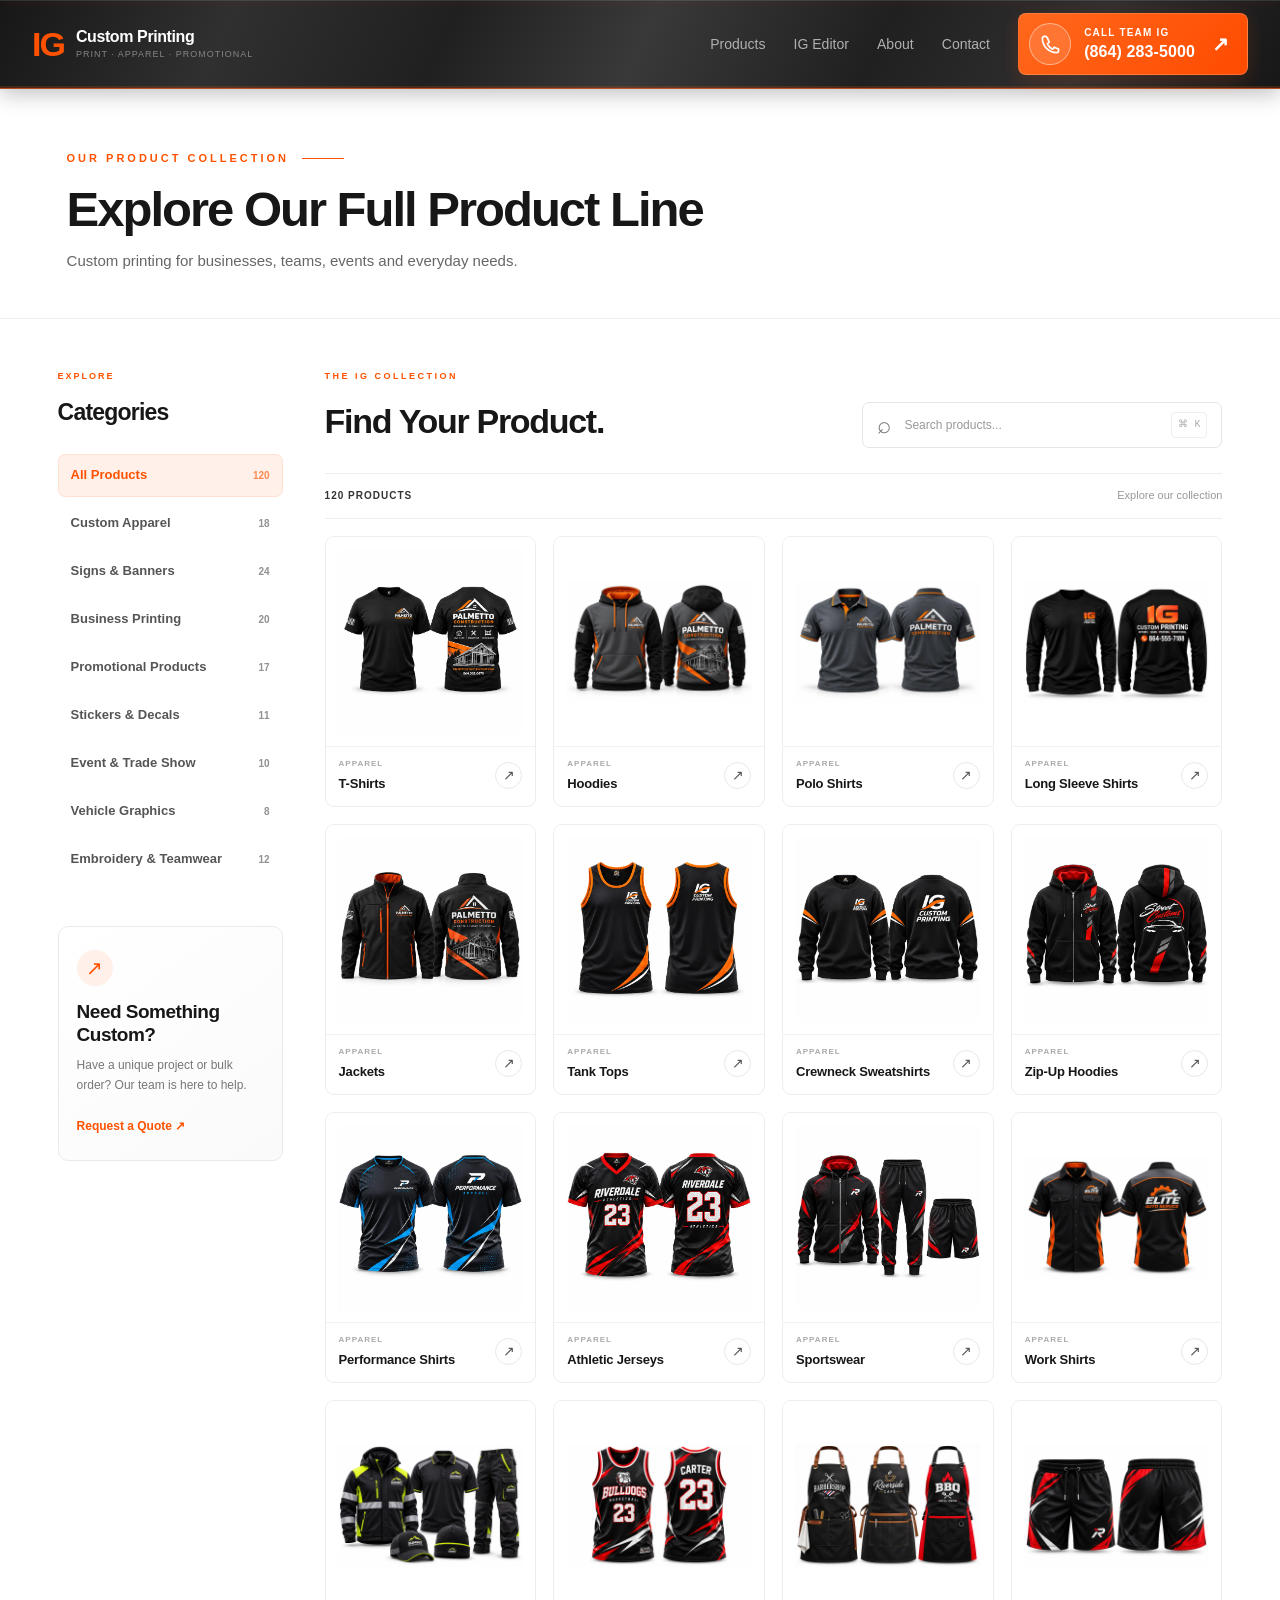
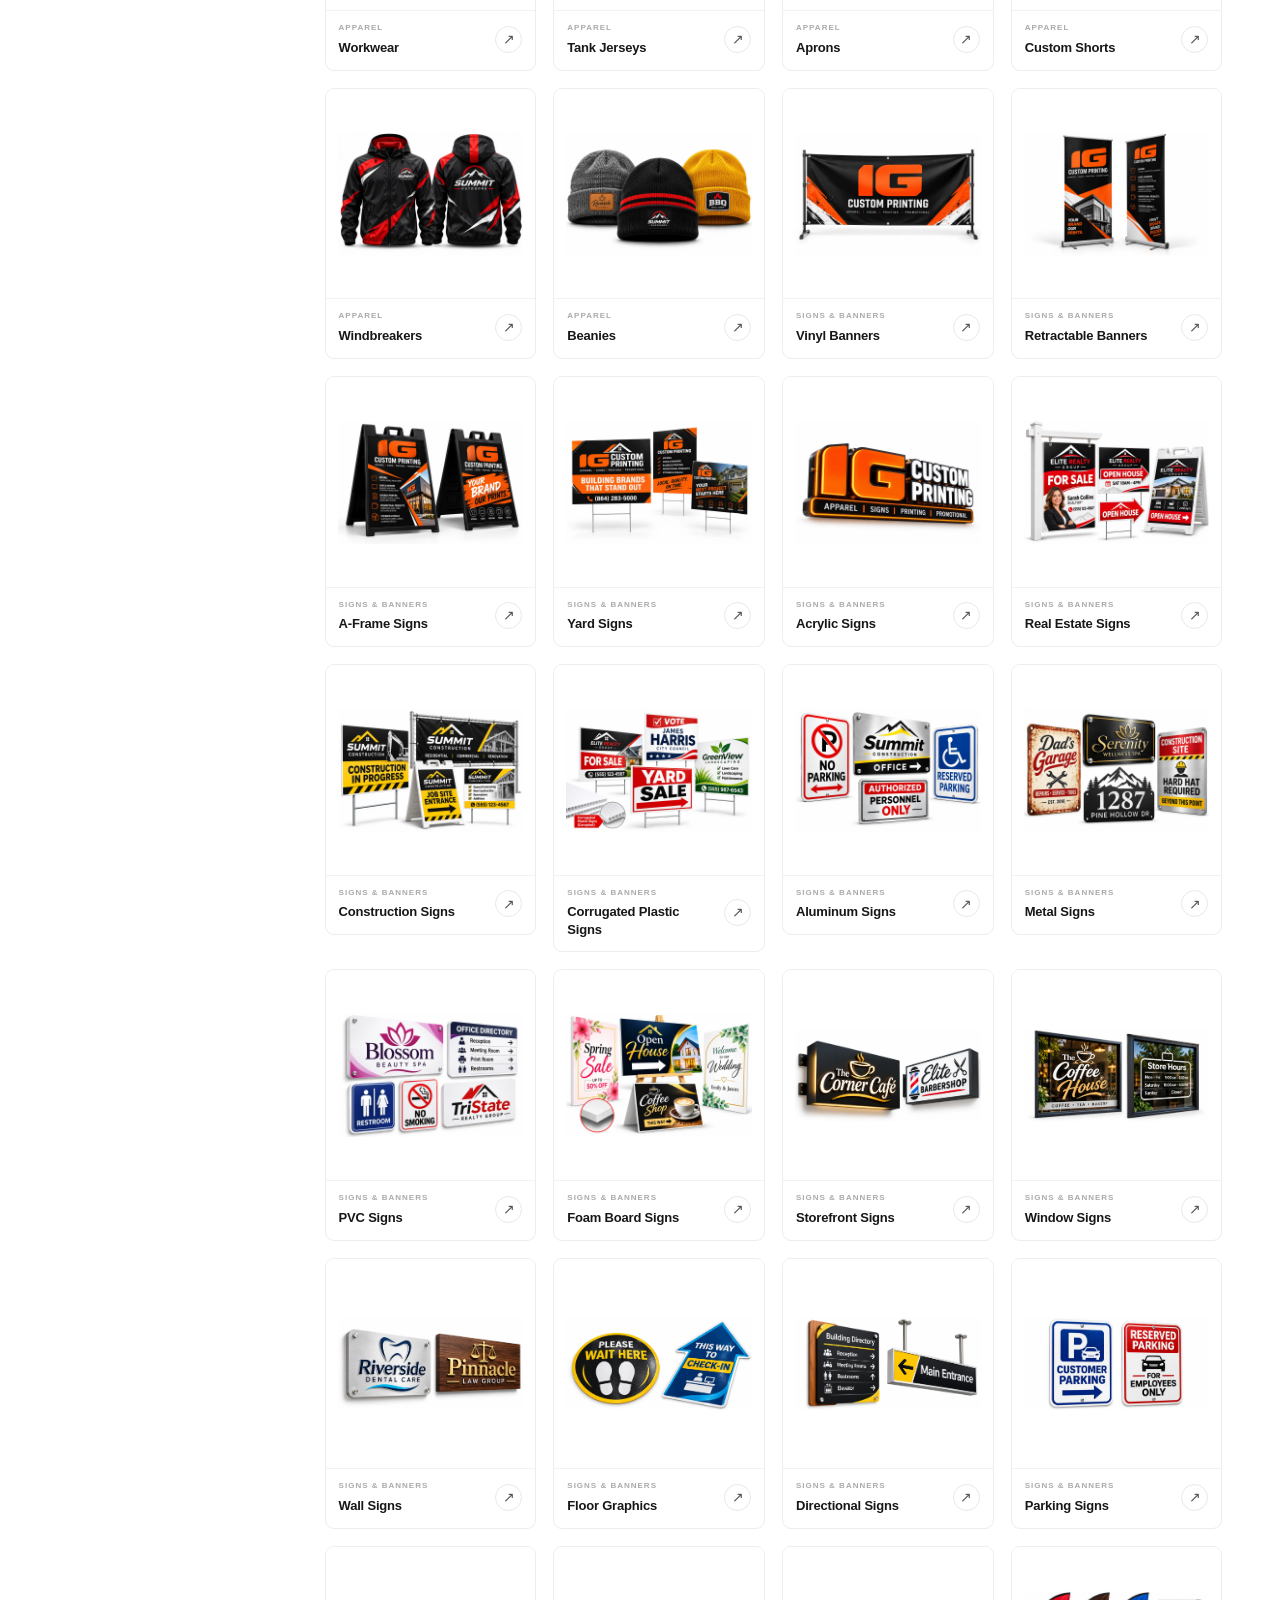
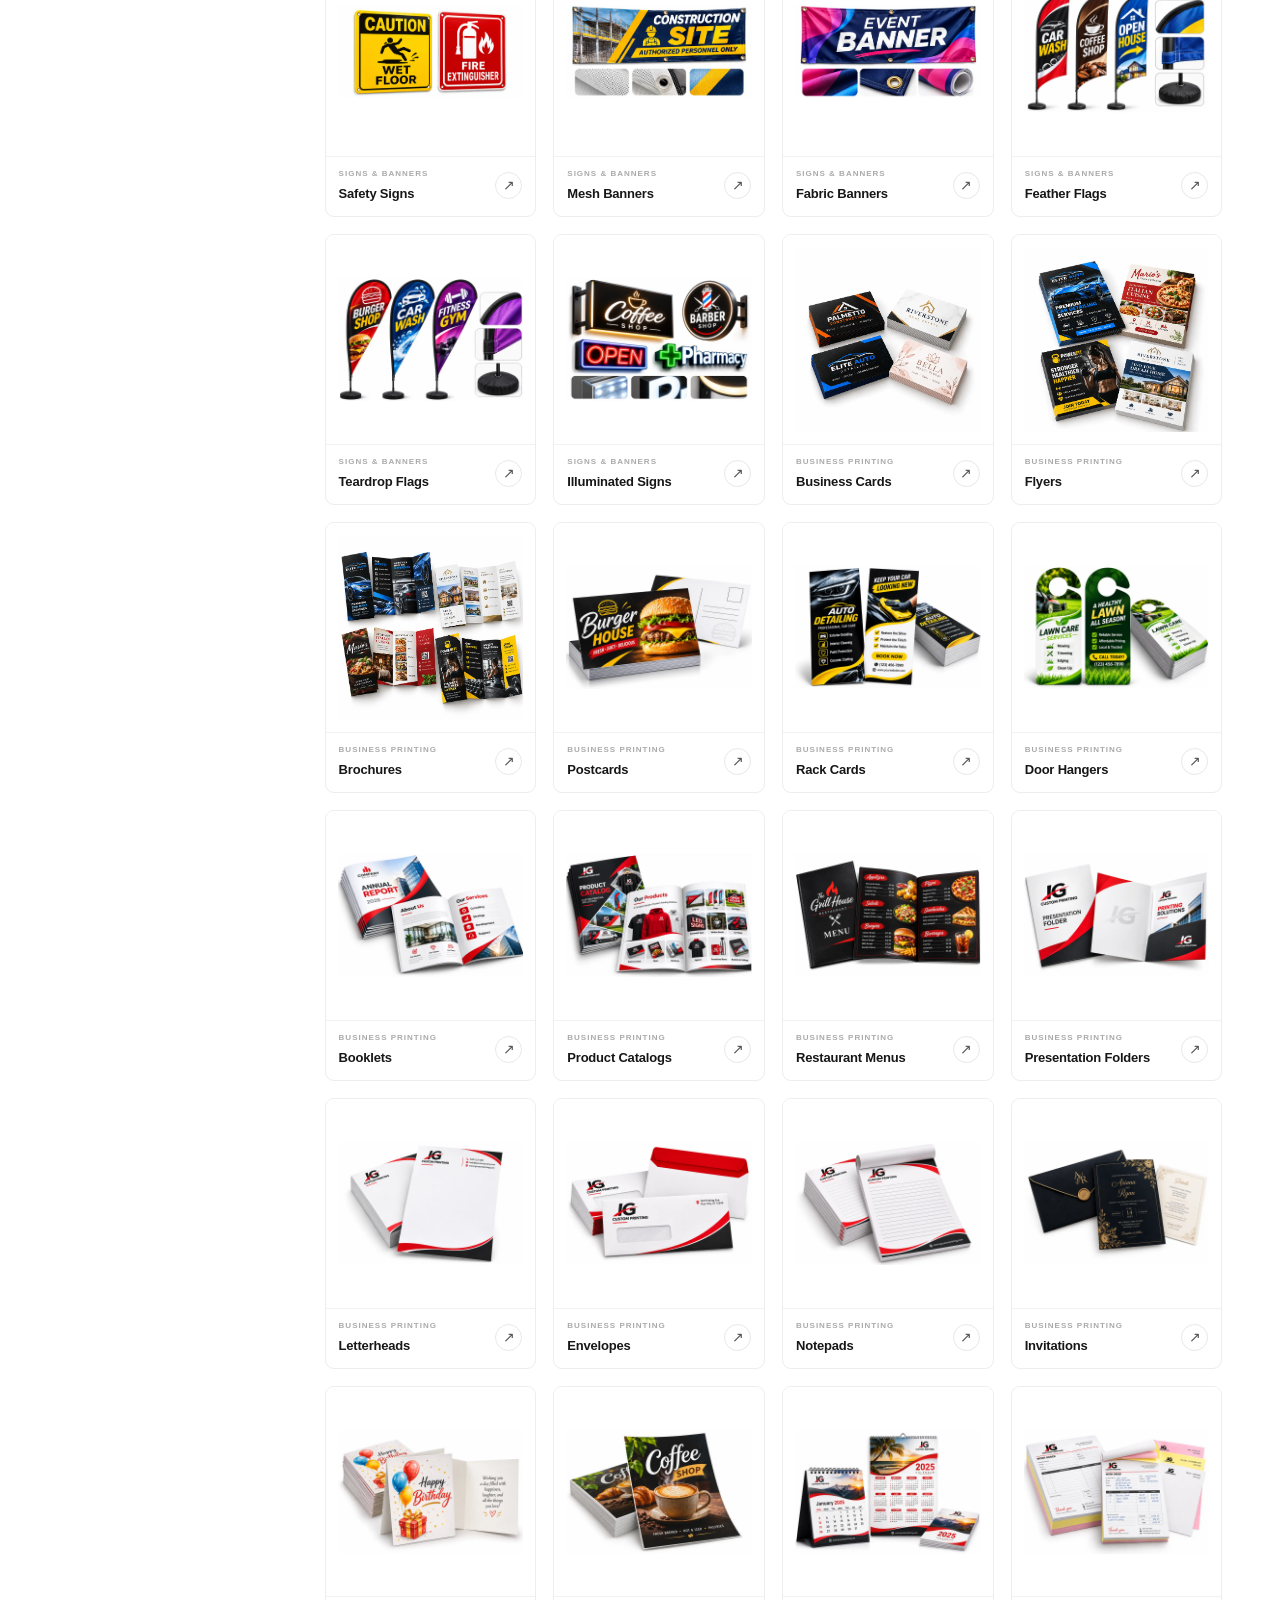
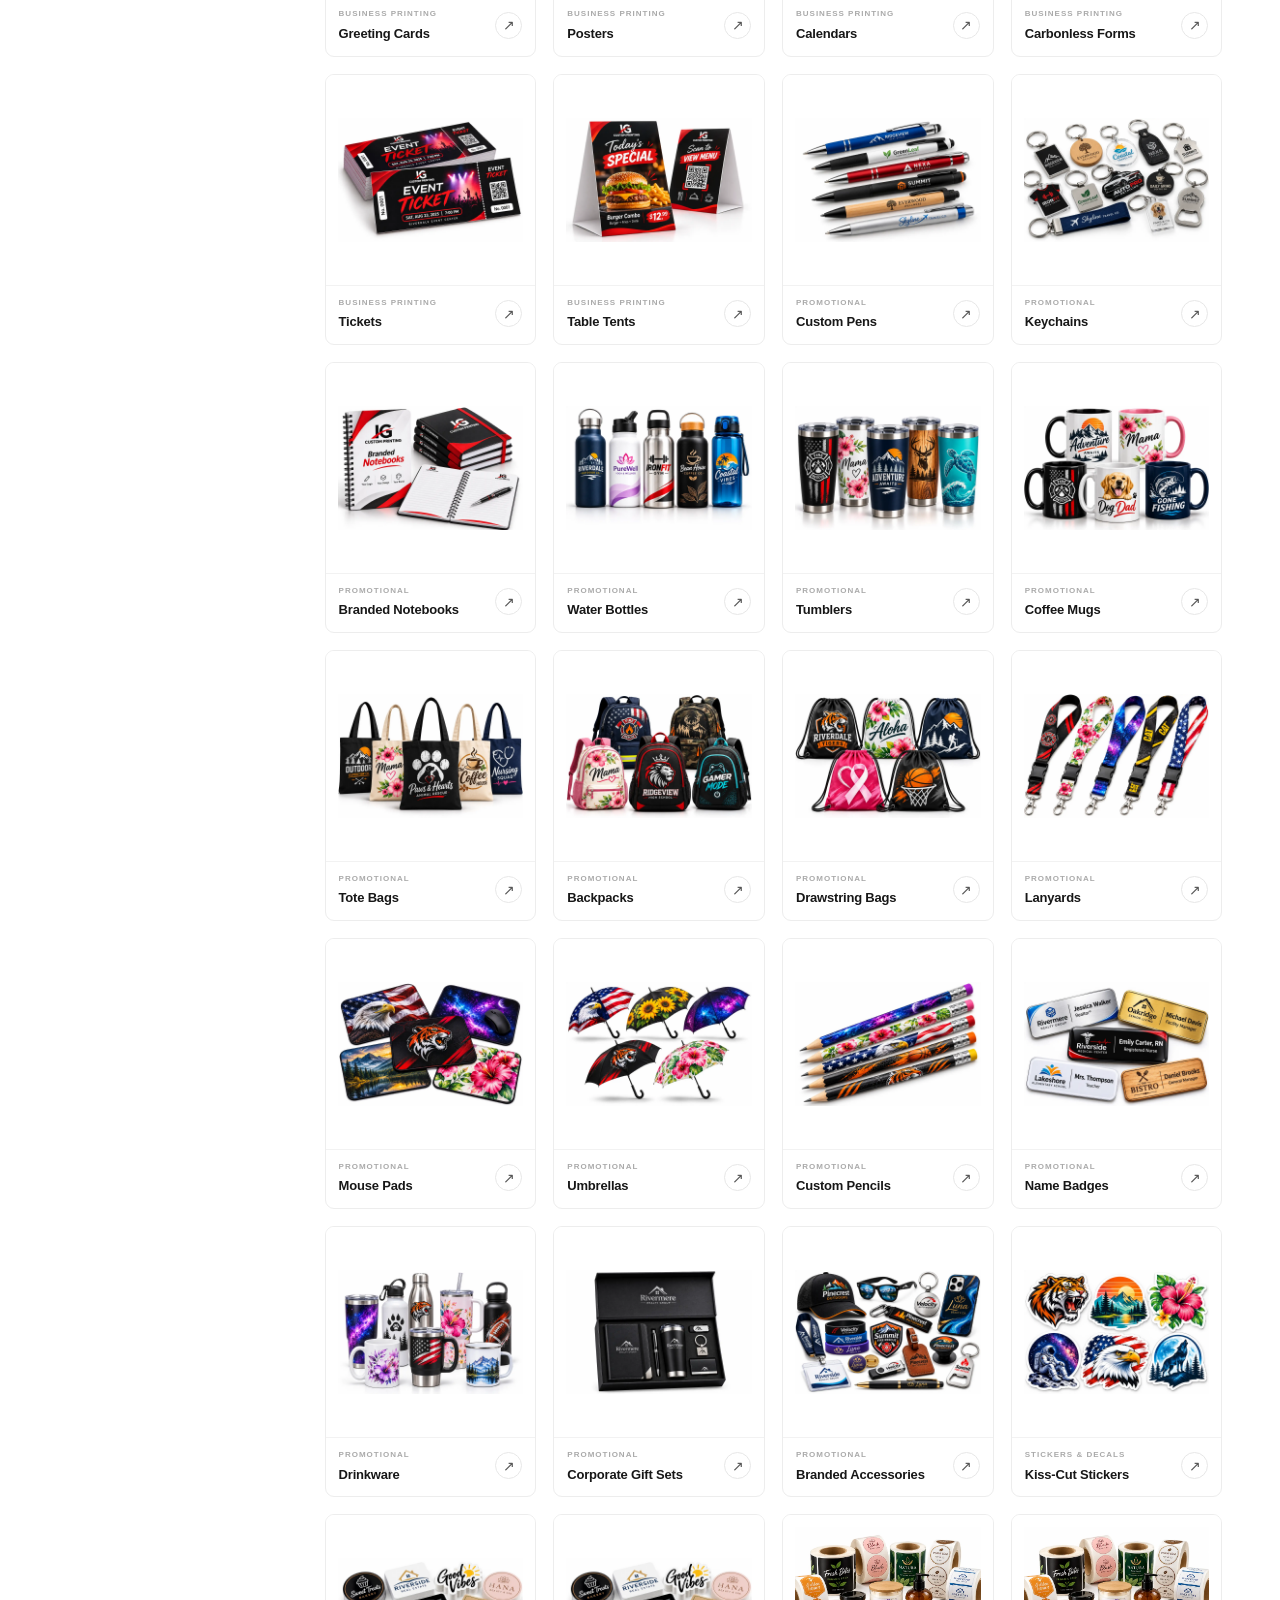
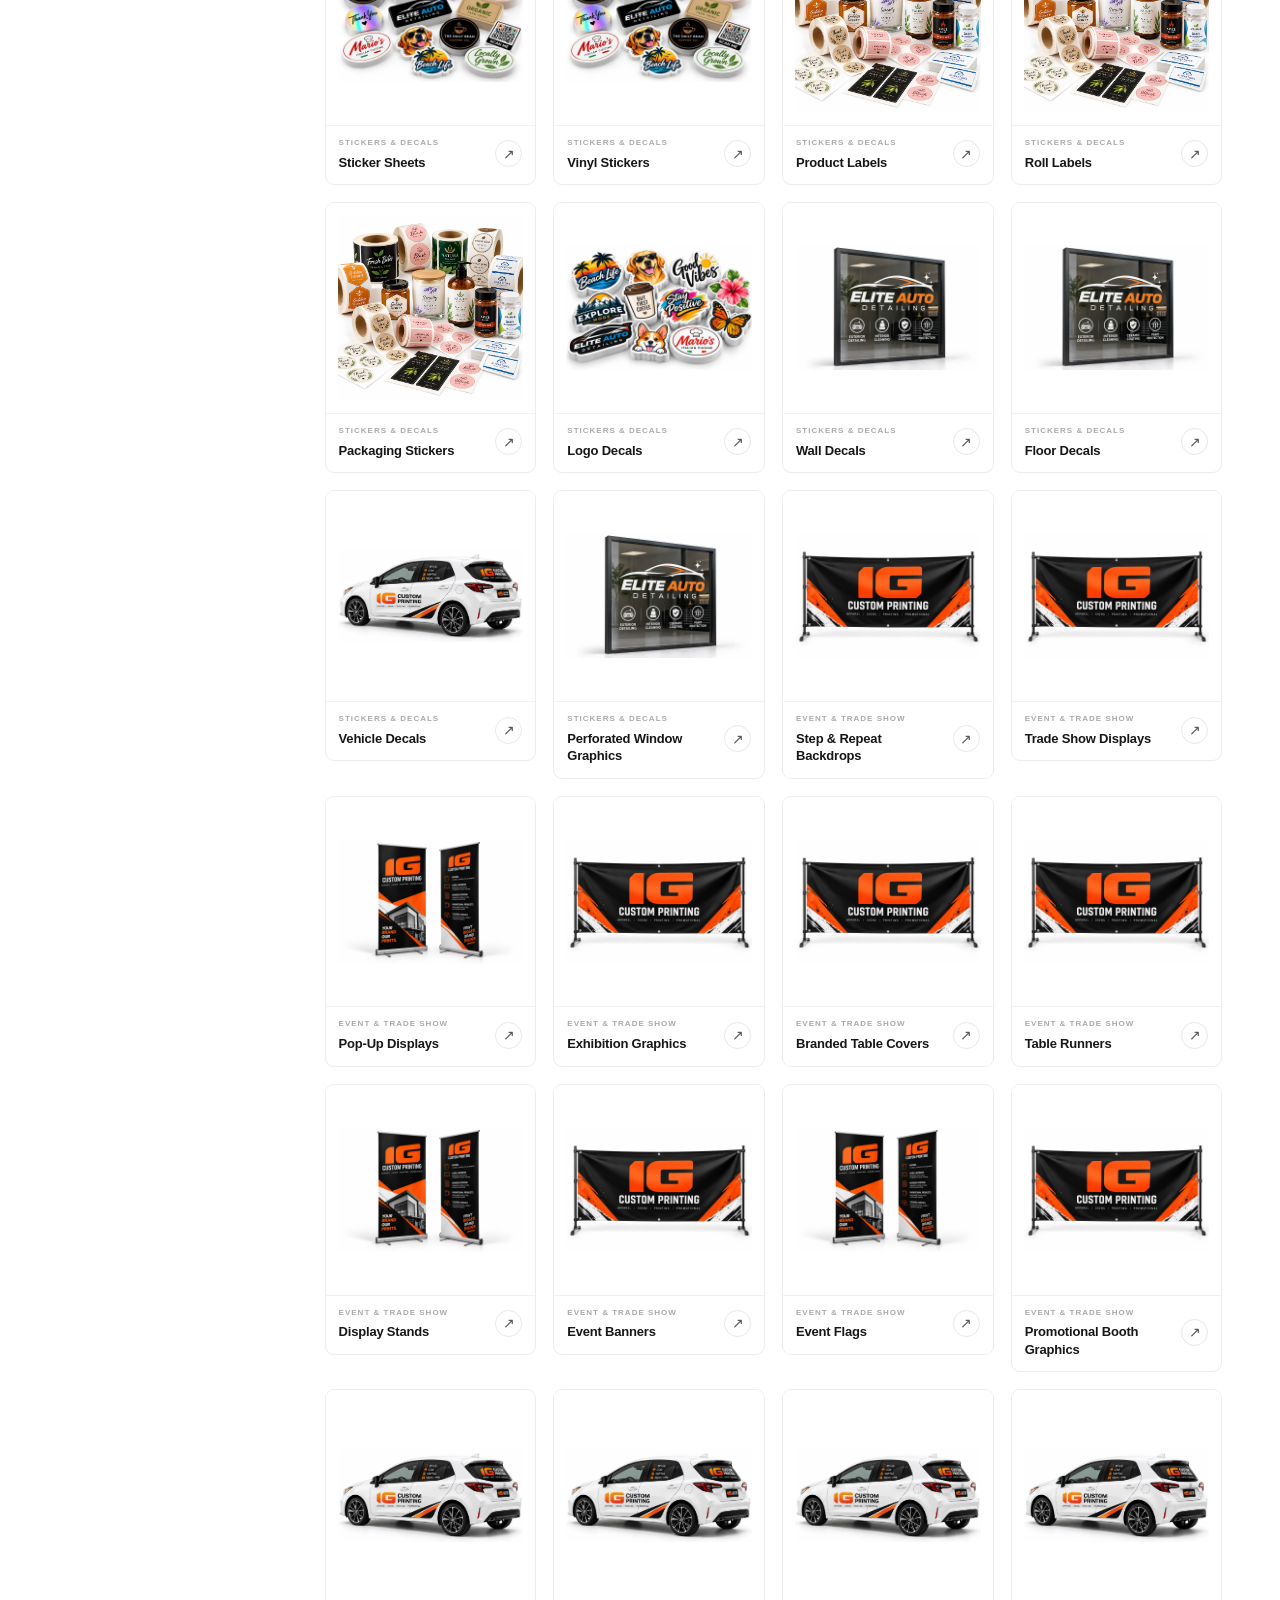
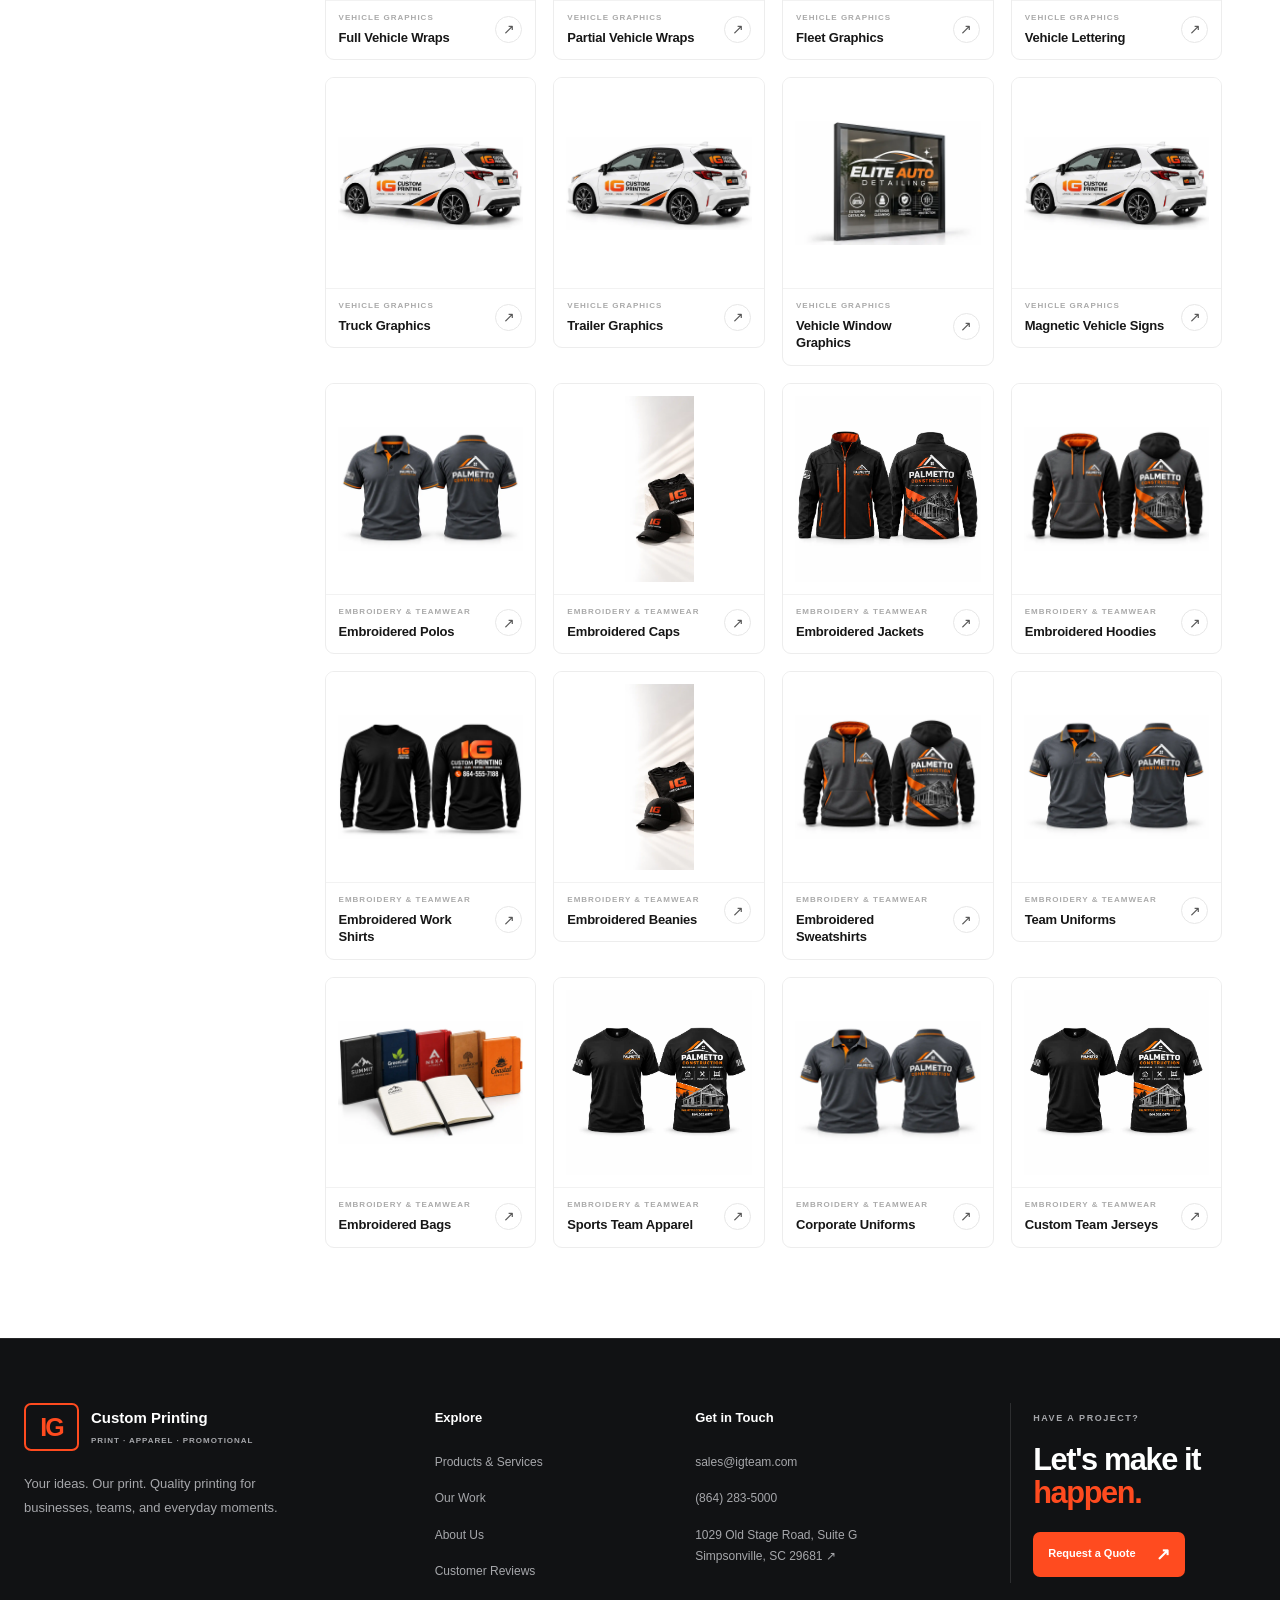
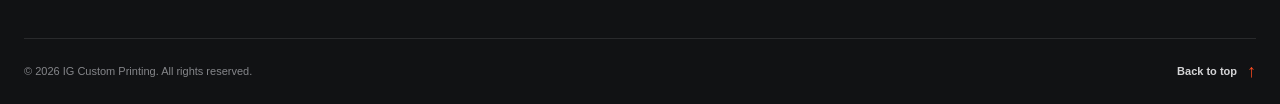
==== commit 17475202: "new" ====
--- a/products.html
+++ b/products.html
@@ -22,7 +22,7 @@
 
 
   <script src="script.js" defer></script>
-  <script src="products.js" defer></script>
+<script src="products.js" defer></script>
 
   
 </head>
@@ -61,10 +61,10 @@
             </span>
           </a>
 
-          <a href="#our-work" data-text="Our Work">
+          <a href="ig-editor.html" data-text="IG Editor">
             <span class="nav-roll">
-              <span>Our Work</span>
-              <span aria-hidden="true">Our Work</span>
+              <span>IG Editor</span>
+              <span aria-hidden="true">IG Editor</span>
             </span>
           </a>
 
@@ -126,1145 +126,989 @@
 
 <main class="ig-catalog-page">
 
-  
-  
-<!-- IG CUSTOM PRINTING — CUSTOM DESIGN STUDIO HERO -->
-<section class="ig-studio" id="custom-studio">
-
-  <!-- LEFT: INTRODUCTION -->
-  <div class="ig-studio__intro">
-    <p class="ig-studio__eyebrow">
-      <span></span> CUSTOM DESIGN STUDIO
-    </p>
-
-    <h1>
-      Your Design.<br>
-      <span>Your Product.</span><br>
-      In Real Time.
-    </h1>
-
-    <p class="ig-studio__description">
-      Upload your artwork, choose a product, and see an instant
-      mockup. Fast, easy, and made for your business.
-    </p>
-
-    <div class="ig-studio__actions">
-      <a href="#studio-upload" class="ig-studio__primary">
-        CREATE YOUR MOCKUP <span>↗</span>
-      </a>
-      <a href="#ig-products" class="ig-studio__secondary">
-        EXPLORE PRODUCTS
+ 
+
+
+
+
+
+
+<!-- ==========================================
+     IG CUSTOM PRINTING — PRODUCT CATALOG
+========================================== -->
+
+<section class="ig-products-hero">
+  <div class="ig-products-hero__content">
+    <span class="ig-products-eyebrow">OUR PRODUCT COLLECTION</span>
+    <h1>Explore Our Full Product Line</h1>
+    <p>Custom printing for businesses, teams, events and everyday needs.</p>
+  </div>
+</section>
+
+
+<section class="ig-products-layout">
+
+  <!-- LEFT CATEGORY SIDEBAR -->
+  <aside class="ig-products-sidebar">
+
+    <div class="ig-products-sidebar__heading">
+      <span>EXPLORE</span>
+      <h2>Categories</h2>
+    </div>
+
+    <nav class="ig-category-nav" aria-label="Product categories">
+
+      <button class="ig-category-button is-active" data-category="all" aria-pressed="true">
+        <span>All Products</span>
+        <span class="ig-category-count" data-count="all">13</span>
+      </button>
+
+      <button class="ig-category-button" data-category="apparel" aria-pressed="false">
+        <span>Custom Apparel</span>
+      </button>
+
+      <button class="ig-category-button" data-category="signs" aria-pressed="false">
+        <span>Signs &amp; Banners</span>
+      </button>
+
+      <button class="ig-category-button" data-category="printing" aria-pressed="false">
+        <span>Business Printing</span>
+      </button>
+
+      <button class="ig-category-button" data-category="promotional" aria-pressed="false">
+        <span>Promotional Products</span>
+      </button>
+
+      <button class="ig-category-button" data-category="stickers" aria-pressed="false">
+        <span>Stickers &amp; Decals</span>
+      </button>
+
+      <button class="ig-category-button" data-category="events" aria-pressed="false">
+        <span>Event &amp; Trade Show</span>
+      </button>
+
+      <button class="ig-category-button" data-category="vehicle" aria-pressed="false">
+        <span>Vehicle Graphics</span>
+      </button>
+
+      <button class="ig-category-button" data-category="embroidery" aria-pressed="false">
+        <span>Embroidery &amp; Teamwear</span>
+      </button>
+
+    </nav>
+
+
+    <div class="ig-products-sidebar__help">
+      <span class="ig-help-icon">↗</span>
+      <h3>Need Something Custom?</h3>
+      <p>Have a unique project or bulk order? Our team is here to help.</p>
+      <a href="mailto:sales@igteam.com">Request a Quote ↗</a>
+    </div>
+
+  </aside>
+
+
+  <!-- MAIN PRODUCT AREA -->
+  <div class="ig-products-main">
+
+    <div class="ig-products-toolbar">
+
+      <div class="ig-products-toolbar__intro">
+        <span>THE IG COLLECTION</span>
+        <h2>Find Your Product.</h2>
+      </div>
+
+      <div class="ig-products-search">
+        <span aria-hidden="true">⌕</span>
+        <input
+          type="search"
+          id="ig-product-search"
+          placeholder="Search products..."
+          aria-label="Search products"
+        >
+        <kbd>⌘ K</kbd>
+      </div>
+
+    </div>
+
+
+    <div class="ig-products-results">
+      <span id="ig-product-count">13 PRODUCTS</span>
+      <span>Explore our collection</span>
+    </div>
+
+
+    <!-- PRODUCT GRID -->
+    <div class="ig-product-grid" id="ig-product-grid">
+
+
+      <!-- APPAREL -->
+
+      <article class="ig-product-card"
+        data-category="apparel"
+        data-product-name="T-Shirt"
+        data-description="Custom printed T-shirts for businesses, teams, events and everyday wear.">
+
+        <button class="ig-product-card__button" type="button">
+          <div class="ig-product-card__image">
+            <img src="images/products/apparel-tshirt.webp"
+              alt="Custom printed T-shirt" loading="lazy">
+          </div>
+          <div class="ig-product-card__info">
+            <div>
+              <span class="ig-product-card__category">APPAREL</span>
+              <h3>T-Shirts</h3>
+            </div>
+            <span class="ig-product-card__arrow">↗</span>
+          </div>
+        </button>
+      </article>
+
+
+      <article class="ig-product-card"
+        data-category="apparel"
+        data-product-name="Hoodie"
+        data-description="Custom hoodies for teams, businesses, organizations and personal branding.">
+
+        <button class="ig-product-card__button" type="button">
+          <div class="ig-product-card__image">
+            <img src="images/products/apparel-hoodie.webp"
+              alt="Custom hoodie" loading="lazy">
+          </div>
+          <div class="ig-product-card__info">
+            <div>
+              <span class="ig-product-card__category">APPAREL</span>
+              <h3>Hoodies</h3>
+            </div>
+            <span class="ig-product-card__arrow">↗</span>
+          </div>
+        </button>
+      </article>
+
+
+      <article class="ig-product-card"
+        data-category="apparel"
+        data-product-name="Polo Shirt"
+        data-description="Professional custom polo shirts for company uniforms and branded apparel.">
+
+        <button class="ig-product-card__button" type="button">
+          <div class="ig-product-card__image">
+            <img src="images/products/apparel-polo.webp"
+              alt="Custom polo shirt" loading="lazy">
+          </div>
+          <div class="ig-product-card__info">
+            <div>
+              <span class="ig-product-card__category">APPAREL</span>
+              <h3>Polo Shirts</h3>
+            </div>
+            <span class="ig-product-card__arrow">↗</span>
+          </div>
+        </button>
+      </article>
+
+
+      <article class="ig-product-card"
+        data-category="apparel"
+        data-product-name="Long Sleeve Shirt"
+        data-description="Custom long sleeve shirts for branded apparel and team clothing.">
+
+        <button class="ig-product-card__button" type="button">
+          <div class="ig-product-card__image">
+            <img src="images/products/Black Custom Printing Shirt Mockup.webp"
+              alt="Custom long sleeve shirt" loading="lazy">
+          </div>
+          <div class="ig-product-card__info">
+            <div>
+              <span class="ig-product-card__category">APPAREL</span>
+              <h3>Long Sleeve Shirts</h3>
+            </div>
+            <span class="ig-product-card__arrow">↗</span>
+          </div>
+        </button>
+      </article>
+
+
+      <article class="ig-product-card"
+        data-category="apparel"
+        data-product-name="Custom Jackets"
+        data-description="Custom branded jackets for employees, teams and organizations.">
+
+        <button class="ig-product-card__button" type="button">
+          <div class="ig-product-card__image">
+            <img src="images/products/Palmetto Construction Jacket Mockup.webp"
+              alt="Custom jacket" loading="lazy">
+          </div>
+          <div class="ig-product-card__info">
+            <div>
+              <span class="ig-product-card__category">APPAREL</span>
+              <h3>Jackets</h3>
+            </div>
+            <span class="ig-product-card__arrow">↗</span>
+          </div>
+        </button>
+      </article>
+
+
+
+
+
+<!-- ==========================================
+     01. CUSTOM APPAREL — 13 ADDITIONAL
+========================================== -->
+
+<article class="ig-product-card" data-category="apparel" data-product-name="Tank Tops" data-description="Custom printed tank tops for teams, events, fitness brands and casual apparel.">
+  <button class="ig-product-card__button" type="button">
+    <div class="ig-product-card__image"><img src="images/products/apparel-tank-tops.webp" alt="Custom tank tops" loading="lazy"></div>
+    <div class="ig-product-card__info"><div><span class="ig-product-card__category">APPAREL</span><h3>Tank Tops</h3></div><span class="ig-product-card__arrow">↗</span></div>
+  </button>
+</article>
+
+<article class="ig-product-card" data-category="apparel" data-product-name="Crewneck Sweatshirts" data-description="Custom crewneck sweatshirts for branded clothing, teams and organizations.">
+  <button class="ig-product-card__button" type="button"><div class="ig-product-card__image"><img src="images/products/Crewneck-Sweatshirt.webp" alt="Crewneck sweatshirts" loading="lazy"></div><div class="ig-product-card__info"><div><span class="ig-product-card__category">APPAREL</span><h3>Crewneck Sweatshirts</h3></div><span class="ig-product-card__arrow">↗</span></div></button>
+</article>
+
+<article class="ig-product-card" data-category="apparel" data-product-name="Zip-Up Hoodies" data-description="Custom zip-up hoodies for company apparel, clubs and teams.">
+  <button class="ig-product-card__button" type="button"><div class="ig-product-card__image"><img src="images/products/zip-up-hoodies.webp" alt="Zip up hoodies" loading="lazy"></div><div class="ig-product-card__info"><div><span class="ig-product-card__category">APPAREL</span><h3>Zip-Up Hoodies</h3></div><span class="ig-product-card__arrow">↗</span></div></button>
+</article>
+
+<article class="ig-product-card" data-category="apparel" data-product-name="Performance Shirts" data-description="Custom performance apparel for active teams, sports and events.">
+  <button class="ig-product-card__button" type="button"><div class="ig-product-card__image"><img src="images/products/performance-shirt.webp" alt="Performance shirts" loading="lazy"></div><div class="ig-product-card__info"><div><span class="ig-product-card__category">APPAREL</span><h3>Performance Shirts</h3></div><span class="ig-product-card__arrow">↗</span></div></button>
+</article>
+
+<article class="ig-product-card" data-category="apparel" data-product-name="Athletic Jerseys" data-description="Custom jerseys for sports teams, leagues and athletic organizations.">
+  <button class="ig-product-card__button" type="button"><div class="ig-product-card__image"><img src="images/products/Athletic-Jerseys.webp" alt="Athletic jerseys" loading="lazy"></div><div class="ig-product-card__info"><div><span class="ig-product-card__category">APPAREL</span><h3>Athletic Jerseys</h3></div><span class="ig-product-card__arrow">↗</span></div></button>
+</article>
+
+<article class="ig-product-card" data-category="apparel" data-product-name="Sportswear" data-description="Branded sportswear for teams, clubs and athletic programs.">
+  <button class="ig-product-card__button" type="button"><div class="ig-product-card__image"><img src="images/products/sportswear.webp" alt="Custom sportswear" loading="lazy"></div><div class="ig-product-card__info"><div><span class="ig-product-card__category">APPAREL</span><h3>Sportswear</h3></div><span class="ig-product-card__arrow">↗</span></div></button>
+</article>
+
+<article class="ig-product-card" data-category="apparel" data-product-name="Work Shirts" data-description="Custom work shirts for business uniforms and employee apparel.">
+  <button class="ig-product-card__button" type="button"><div class="ig-product-card__image"><img src="images/products/work-shirts.webp" alt="Work shirts" loading="lazy"></div><div class="ig-product-card__info"><div><span class="ig-product-card__category">APPAREL</span><h3>Work Shirts</h3></div><span class="ig-product-card__arrow">↗</span></div></button>
+</article>
+
+<article class="ig-product-card" data-category="apparel" data-product-name="Work Pants" data-description="Branded workwear and uniform options for professional teams.">
+  <button class="ig-product-card__button" type="button"><div class="ig-product-card__image"><img src="images/products/Workwear-Set.webp" alt="Workwear" loading="lazy"></div><div class="ig-product-card__info"><div><span class="ig-product-card__category">APPAREL</span><h3>Workwear</h3></div><span class="ig-product-card__arrow">↗</span></div></button>
+</article>
+
+<article class="ig-product-card" data-category="apparel" data-product-name="Tank Jerseys" data-description="Custom sleeveless jerseys for sports teams and events.">
+  <button class="ig-product-card__button" type="button"><div class="ig-product-card__image"><img src="images/products/Tank-Jerseys.webp" alt="Tank jerseys" loading="lazy"></div><div class="ig-product-card__info"><div><span class="ig-product-card__category">APPAREL</span><h3>Tank Jerseys</h3></div><span class="ig-product-card__arrow">↗</span></div></button>
+</article>
+
+<article class="ig-product-card" data-category="apparel" data-product-name="Aprons" data-description="Custom branded aprons for restaurants, hospitality and businesses.">
+  <button class="ig-product-card__button" type="button"><div class="ig-product-card__image"><img src="images/products/Aprons.webp" alt="Custom aprons" loading="lazy"></div><div class="ig-product-card__info"><div><span class="ig-product-card__category">APPAREL</span><h3>Aprons</h3></div><span class="ig-product-card__arrow">↗</span></div></button>
+</article>
+
+<article class="ig-product-card" data-category="apparel" data-product-name="Custom Shorts" data-description="Custom shorts for teams, athletic programs and branded apparel.">
+  <button class="ig-product-card__button" type="button"><div class="ig-product-card__image"><img src="images/products/Custom-Shorts.webp" alt="Custom shorts" loading="lazy"></div><div class="ig-product-card__info"><div><span class="ig-product-card__category">APPAREL</span><h3>Custom Shorts</h3></div><span class="ig-product-card__arrow">↗</span></div></button>
+</article>
+
+<article class="ig-product-card" data-category="apparel" data-product-name="Windbreakers" data-description="Branded lightweight windbreakers for teams and businesses.">
+  <button class="ig-product-card__button" type="button"><div class="ig-product-card__image"><img src="images/products/Windbreaker.webp" alt="Custom windbreakers" loading="lazy"></div><div class="ig-product-card__info"><div><span class="ig-product-card__category">APPAREL</span><h3>Windbreakers</h3></div><span class="ig-product-card__arrow">↗</span></div></button>
+</article>
+
+<article class="ig-product-card" data-category="apparel" data-product-name="Custom Beanies" data-description="Custom branded beanies for teams, companies and promotional campaigns.">
+  <button class="ig-product-card__button" type="button"><div class="ig-product-card__image"><img src="images/products/Beanies.webp" alt="Custom beanies" loading="lazy"></div><div class="ig-product-card__info"><div><span class="ig-product-card__category">APPAREL</span><h3>Beanies</h3></div><span class="ig-product-card__arrow">↗</span></div></button>
+</article>
+
+
+
+
+
+
+      <!-- SIGNS & BANNERS -->
+
+      <article class="ig-product-card"
+        data-category="signs"
+        data-product-name="Vinyl Banners"
+        data-description="Custom vinyl banners for business promotions, events and advertising.">
+
+        <button class="ig-product-card__button" type="button">
+          <div class="ig-product-card__image">
+            <img src="images/products/Custom Printing Vinyl Banner Display.webp"
+              alt="Custom vinyl banner" loading="lazy">
+          </div>
+          <div class="ig-product-card__info">
+            <div>
+              <span class="ig-product-card__category">SIGNS &amp; BANNERS</span>
+              <h3>Vinyl Banners</h3>
+            </div>
+            <span class="ig-product-card__arrow">↗</span>
+          </div>
+        </button>
+      </article>
+
+
+      <article class="ig-product-card"
+        data-category="signs"
+        data-product-name="Retractable Banners"
+        data-description="Portable retractable banner displays for events, exhibitions and businesses.">
+
+        <button class="ig-product-card__button" type="button">
+          <div class="ig-product-card__image">
+            <img src="images/products/Bold Black and Orange Banner Mockup.webp"
+              alt="Retractable banner" loading="lazy">
+          </div>
+          <div class="ig-product-card__info">
+            <div>
+              <span class="ig-product-card__category">SIGNS &amp; BANNERS</span>
+              <h3>Retractable Banners</h3>
+            </div>
+            <span class="ig-product-card__arrow">↗</span>
+          </div>
+        </button>
+      </article>
+
+
+      <article class="ig-product-card"
+        data-category="signs"
+        data-product-name="A-Frame Signs"
+        data-description="Portable A-frame signs for storefronts, sidewalks and promotions.">
+
+        <button class="ig-product-card__button" type="button">
+          <div class="ig-product-card__image">
+            <img src="images/products/Branded A-Frame Printing Signs.webp"
+              alt="Custom A-frame sign" loading="lazy">
+          </div>
+          <div class="ig-product-card__info">
+            <div>
+              <span class="ig-product-card__category">SIGNS &amp; BANNERS</span>
+              <h3>A-Frame Signs</h3>
+            </div>
+            <span class="ig-product-card__arrow">↗</span>
+          </div>
+        </button>
+      </article>
+
+
+      <article class="ig-product-card"
+        data-category="signs"
+        data-product-name="Yard Signs"
+        data-description="Custom yard signs for real estate, construction, events and advertising.">
+
+        <button class="ig-product-card__button" type="button">
+          <div class="ig-product-card__image">
+            <img src="images/products/Construction Yard Signs Portfolio.webp"
+              alt="Custom yard signs" loading="lazy">
+          </div>
+          <div class="ig-product-card__info">
+            <div>
+              <span class="ig-product-card__category">SIGNS &amp; BANNERS</span>
+              <h3>Yard Signs</h3>
+            </div>
+            <span class="ig-product-card__arrow">↗</span>
+          </div>
+        </button>
+      </article>
+
+
+      <article class="ig-product-card"
+        data-category="signs"
+        data-product-name="Acrylic Signs"
+        data-description="Professional acrylic signage for offices, storefronts and business interiors.">
+
+        <button class="ig-product-card__button" type="button">
+          <div class="ig-product-card__image">
+            <img src="images/products/Illuminated IG Custom Printing Sign.webp"
+              alt="Custom acrylic sign" loading="lazy">
+          </div>
+          <div class="ig-product-card__info">
+            <div>
+              <span class="ig-product-card__category">SIGNS &amp; BANNERS</span>
+              <h3>Acrylic Signs</h3>
+            </div>
+            <span class="ig-product-card__arrow">↗</span>
+          </div>
+        </button>
+      </article>
+
+
+      
+<!-- ==========================================
+     02. SIGNS & BANNERS — 20 ADDITIONAL
+========================================== -->
+
+<article class="ig-product-card" data-category="signs" data-product-name="Real Estate Signs" data-description="Custom real estate signs for property listings, open houses and agents.">
+  <button class="ig-product-card__button" type="button"><div class="ig-product-card__image"><img src="images/products/real-estate-signs.webp" alt="Real estate signs" loading="lazy"></div><div class="ig-product-card__info"><div><span class="ig-product-card__category">SIGNS &amp; BANNERS</span><h3>Real Estate Signs</h3></div><span class="ig-product-card__arrow">↗</span></div></button>
+</article>
+
+<article class="ig-product-card" data-category="signs" data-product-name="Construction Signs" data-description="Jobsite and construction signage for contractors and building projects.">
+  <button class="ig-product-card__button" type="button"><div class="ig-product-card__image"><img src="images/products/Construction-signs.webp" alt="Construction signs" loading="lazy"></div><div class="ig-product-card__info"><div><span class="ig-product-card__category">SIGNS &amp; BANNERS</span><h3>Construction Signs</h3></div><span class="ig-product-card__arrow">↗</span></div></button>
+</article>
+
+<article class="ig-product-card" data-category="signs" data-product-name="Corrugated Plastic Signs" data-description="Lightweight printed corrugated plastic signs for promotions, properties and events.">
+  <button class="ig-product-card__button" type="button"><div class="ig-product-card__image"><img src="images/products/Corrugated-plastic-Signs.webp" alt="Corrugated plastic signs" loading="lazy"></div><div class="ig-product-card__info"><div><span class="ig-product-card__category">SIGNS &amp; BANNERS</span><h3>Corrugated Plastic Signs</h3></div><span class="ig-product-card__arrow">↗</span></div></button>
+</article>
+
+<article class="ig-product-card" data-category="signs" data-product-name="Aluminum Signs" data-description="Durable aluminum signs for outdoor advertising, businesses and facilities.">
+  <button class="ig-product-card__button" type="button"><div class="ig-product-card__image"><img src="images/products/Aluminum-Signs.webp" alt="Aluminum signs" loading="lazy"></div><div class="ig-product-card__info"><div><span class="ig-product-card__category">SIGNS &amp; BANNERS</span><h3>Aluminum Signs</h3></div><span class="ig-product-card__arrow">↗</span></div></button>
+</article>
+
+<article class="ig-product-card" data-category="signs" data-product-name="Metal Signs" data-description="Custom metal signage for business, property and promotional applications.">
+  <button class="ig-product-card__button" type="button"><div class="ig-product-card__image"><img src="images/products/Metal-Signs.webp" alt="Metal signs" loading="lazy"></div><div class="ig-product-card__info"><div><span class="ig-product-card__category">SIGNS &amp; BANNERS</span><h3>Metal Signs</h3></div><span class="ig-product-card__arrow">↗</span></div></button>
+</article>
+
+<article class="ig-product-card" data-category="signs" data-product-name="PVC Signs" data-description="Custom PVC signage for indoor and outdoor business displays.">
+  <button class="ig-product-card__button" type="button"><div class="ig-product-card__image"><img src="images/products/PVC-Signs.webp" alt="PVC signs" loading="lazy"></div><div class="ig-product-card__info"><div><span class="ig-product-card__category">SIGNS &amp; BANNERS</span><h3>PVC Signs</h3></div><span class="ig-product-card__arrow">↗</span></div></button>
+</article>
+
+<article class="ig-product-card" data-category="signs" data-product-name="Foam Board Signs" data-description="Lightweight foam board displays for presentations, retail and events.">
+  <button class="ig-product-card__button" type="button"><div class="ig-product-card__image"><img src="images/products/Foam-Board-Signs.webp" alt="Foam board signs" loading="lazy"></div><div class="ig-product-card__info"><div><span class="ig-product-card__category">SIGNS &amp; BANNERS</span><h3>Foam Board Signs</h3></div><span class="ig-product-card__arrow">↗</span></div></button>
+</article>
+
+<article class="ig-product-card" data-category="signs" data-product-name="Storefront Signs" data-description="Custom storefront signage to make your business visible and recognizable.">
+  <button class="ig-product-card__button" type="button"><div class="ig-product-card__image"><img src="images/products/storefront-signs.webp" alt="Storefront signs" loading="lazy"></div><div class="ig-product-card__info"><div><span class="ig-product-card__category">SIGNS &amp; BANNERS</span><h3>Storefront Signs</h3></div><span class="ig-product-card__arrow">↗</span></div></button>
+</article>
+
+<article class="ig-product-card" data-category="signs" data-product-name="Window Signs" data-description="Printed window signage for storefronts, offices and retail spaces.">
+  <button class="ig-product-card__button" type="button"><div class="ig-product-card__image"><img src="images/products/window-signs.webp" alt="Window signs" loading="lazy"></div><div class="ig-product-card__info"><div><span class="ig-product-card__category">SIGNS &amp; BANNERS</span><h3>Window Signs</h3></div><span class="ig-product-card__arrow">↗</span></div></button>
+</article>
+
+<article class="ig-product-card" data-category="signs" data-product-name="Wall Signs" data-description="Custom wall-mounted signage for offices, retail and business interiors.">
+  <button class="ig-product-card__button" type="button"><div class="ig-product-card__image"><img src="images/products/Wall-signs.webp" alt="Wall signs" loading="lazy"></div><div class="ig-product-card__info"><div><span class="ig-product-card__category">SIGNS &amp; BANNERS</span><h3>Wall Signs</h3></div><span class="ig-product-card__arrow">↗</span></div></button>
+</article>
+
+<article class="ig-product-card" data-category="signs" data-product-name="Floor Graphics" data-description="Custom floor graphics for retail promotions, wayfinding and events.">
+  <button class="ig-product-card__button" type="button"><div class="ig-product-card__image"><img src="images/products/floor-graphics.webp" alt="Floor graphics" loading="lazy"></div><div class="ig-product-card__info"><div><span class="ig-product-card__category">SIGNS &amp; BANNERS</span><h3>Floor Graphics</h3></div><span class="ig-product-card__arrow">↗</span></div></button>
+</article>
+
+<article class="ig-product-card" data-category="signs" data-product-name="Directional Signs" data-description="Directional and wayfinding signs for businesses, campuses and events.">
+  <button class="ig-product-card__button" type="button"><div class="ig-product-card__image"><img src="images/products/directional-signs.webp" alt="Directional signs" loading="lazy"></div><div class="ig-product-card__info"><div><span class="ig-product-card__category">SIGNS &amp; BANNERS</span><h3>Directional Signs</h3></div><span class="ig-product-card__arrow">↗</span></div></button>
+</article>
+
+<article class="ig-product-card" data-category="signs" data-product-name="Parking Signs" data-description="Parking and traffic information signs for commercial properties.">
+  <button class="ig-product-card__button" type="button"><div class="ig-product-card__image"><img src="images/products/Parking-Signs.webp" alt="Parking signs" loading="lazy"></div><div class="ig-product-card__info"><div><span class="ig-product-card__category">SIGNS &amp; BANNERS</span><h3>Parking Signs</h3></div><span class="ig-product-card__arrow">↗</span></div></button>
+</article>
+
+<article class="ig-product-card" data-category="signs" data-product-name="Safety Signs" data-description="Custom safety and informational signage for workplaces and facilities.">
+  <button class="ig-product-card__button" type="button"><div class="ig-product-card__image"><img src="images/products/safety-signs.webp" alt="Safety signs" loading="lazy"></div><div class="ig-product-card__info"><div><span class="ig-product-card__category">SIGNS &amp; BANNERS</span><h3>Safety Signs</h3></div><span class="ig-product-card__arrow">↗</span></div></button>
+</article>
+
+<article class="ig-product-card" data-category="signs" data-product-name="Mesh Banners" data-description="Perforated mesh banners for outdoor displays and windy locations.">
+  <button class="ig-product-card__button" type="button"><div class="ig-product-card__image"><img src="images/products/Mesh-Banner.webp" alt="Mesh banners" loading="lazy"></div><div class="ig-product-card__info"><div><span class="ig-product-card__category">SIGNS &amp; BANNERS</span><h3>Mesh Banners</h3></div><span class="ig-product-card__arrow">↗</span></div></button>
+</article>
+
+<article class="ig-product-card" data-category="signs" data-product-name="Fabric Banners" data-description="Custom fabric banners for events, exhibitions and branded displays.">
+  <button class="ig-product-card__button" type="button"><div class="ig-product-card__image"><img src="images/products/fabric-banners.webp" alt="Fabric banners" loading="lazy"></div><div class="ig-product-card__info"><div><span class="ig-product-card__category">SIGNS &amp; BANNERS</span><h3>Fabric Banners</h3></div><span class="ig-product-card__arrow">↗</span></div></button>
+</article>
+
+<article class="ig-product-card" data-category="signs" data-product-name="Feather Flags" data-description="Tall custom feather flags for storefronts, events and outdoor promotions.">
+  <button class="ig-product-card__button" type="button"><div class="ig-product-card__image"><img src="images/products/feather-flags.webp" alt="Feather flags" loading="lazy"></div><div class="ig-product-card__info"><div><span class="ig-product-card__category">SIGNS &amp; BANNERS</span><h3>Feather Flags</h3></div><span class="ig-product-card__arrow">↗</span></div></button>
+</article>
+
+<article class="ig-product-card" data-category="signs" data-product-name="Teardrop Flags" data-description="Custom teardrop-shaped promotional flags for outdoor branding.">
+  <button class="ig-product-card__button" type="button"><div class="ig-product-card__image"><img src="images/products/teardrop-flags.webp" alt="Teardrop flags" loading="lazy"></div><div class="ig-product-card__info"><div><span class="ig-product-card__category">SIGNS &amp; BANNERS</span><h3>Teardrop Flags</h3></div><span class="ig-product-card__arrow">↗</span></div></button>
+</article>
+
+<article class="ig-product-card" data-category="signs" data-product-name="Illuminated Signs" data-description="Illuminated business signage for high-visibility storefront and branding applications.">
+  <button class="ig-product-card__button" type="button"><div class="ig-product-card__image"><img src="images/products/Illuminated-Signs.webp" alt="Illuminated signs" loading="lazy"></div><div class="ig-product-card__info"><div><span class="ig-product-card__category">SIGNS &amp; BANNERS</span><h3>Illuminated Signs</h3></div><span class="ig-product-card__arrow">↗</span></div></button>
+</article>
+
+
+
+
+
+      <!-- BUSINESS PRINTING -->
+
+      <article class="ig-product-card"
+        data-category="printing"
+        data-product-name="Business Cards"
+        data-description="Custom business cards to introduce your brand and make lasting connections.">
+
+        <button class="ig-product-card__button" type="button">
+          <div class="ig-product-card__image">
+            <img src="images/products/print-business-cards.webp"
+              alt="Custom business cards" loading="lazy">
+          </div>
+          <div class="ig-product-card__info">
+            <div>
+              <span class="ig-product-card__category">BUSINESS PRINTING</span>
+              <h3>Business Cards</h3>
+            </div>
+            <span class="ig-product-card__arrow">↗</span>
+          </div>
+        </button>
+      </article>
+
+
+      <article class="ig-product-card"
+        data-category="printing"
+        data-product-name="Flyers"
+        data-description="Custom flyers for business promotions, marketing campaigns and events.">
+
+        <button class="ig-product-card__button" type="button">
+          <div class="ig-product-card__image">
+            <img src="images/products/print-flyers.webp"
+              alt="Custom flyers" loading="lazy">
+          </div>
+          <div class="ig-product-card__info">
+            <div>
+              <span class="ig-product-card__category">BUSINESS PRINTING</span>
+              <h3>Flyers</h3>
+            </div>
+            <span class="ig-product-card__arrow">↗</span>
+          </div>
+        </button>
+      </article>
+
+
+      <article class="ig-product-card"
+        data-category="printing"
+        data-product-name="Brochures"
+        data-description="Custom brochures to present your services, products and business information.">
+
+        <button class="ig-product-card__button" type="button">
+          <div class="ig-product-card__image">
+            <img src="images/products/print-brochures.webp"
+              alt="Custom brochures" loading="lazy">
+          </div>
+          <div class="ig-product-card__info">
+            <div>
+              <span class="ig-product-card__category">BUSINESS PRINTING</span>
+              <h3>Brochures</h3>
+            </div>
+            <span class="ig-product-card__arrow">↗</span>
+          </div>
+        </button>
+      </article>
+
+
+
+
+
+
+
+
+
+
+
+
+<!-- ==========================================
+     ADDITIONAL PRODUCT COLLECTION
+     APPEND INSIDE #ig-product-grid
+========================================== -->
+
+
+
+
+
+<!-- ==========================================
+     03. BUSINESS PRINTING — 17 ADDITIONAL
+========================================== -->
+
+<article class="ig-product-card" data-category="printing" data-product-name="Postcards" data-description="Custom postcards for direct mail, announcements and promotional campaigns.">
+  <button class="ig-product-card__button" type="button"><div class="ig-product-card__image"><img src="images/products/Postcards.webp" alt="Postcards" loading="lazy"></div><div class="ig-product-card__info"><div><span class="ig-product-card__category">BUSINESS PRINTING</span><h3>Postcards</h3></div><span class="ig-product-card__arrow">↗</span></div></button>
+</article>
+
+<article class="ig-product-card" data-category="printing" data-product-name="Rack Cards" data-description="Custom rack cards for tourism, hospitality and business promotions.">
+  <button class="ig-product-card__button" type="button"><div class="ig-product-card__image"><img src="images/products/rack-cards.webp" alt="Rack cards" loading="lazy"></div><div class="ig-product-card__info"><div><span class="ig-product-card__category">BUSINESS PRINTING</span><h3>Rack Cards</h3></div><span class="ig-product-card__arrow">↗</span></div></button>
+</article>
+
+<article class="ig-product-card" data-category="printing" data-product-name="Door Hangers" data-description="Custom door hangers for local marketing, promotions and service businesses.">
+  <button class="ig-product-card__button" type="button"><div class="ig-product-card__image"><img src="images/products/door-hangers.webp" alt="Door hangers" loading="lazy"></div><div class="ig-product-card__info"><div><span class="ig-product-card__category">BUSINESS PRINTING</span><h3>Door Hangers</h3></div><span class="ig-product-card__arrow">↗</span></div></button>
+</article>
+
+<article class="ig-product-card" data-category="printing" data-product-name="Booklets" data-description="Multi-page printed booklets for presentations, guides and company information.">
+  <button class="ig-product-card__button" type="button"><div class="ig-product-card__image"><img src="images/products/Booklet.webp" alt="Booklets" loading="lazy"></div><div class="ig-product-card__info"><div><span class="ig-product-card__category">BUSINESS PRINTING</span><h3>Booklets</h3></div><span class="ig-product-card__arrow">↗</span></div></button>
+</article>
+
+<article class="ig-product-card" data-category="printing" data-product-name="Product Catalogs" data-description="Printed product catalogs for showcasing products, collections and services.">
+  <button class="ig-product-card__button" type="button"><div class="ig-product-card__image"><img src="images/products/Catalogue.webp" alt="Product catalogs" loading="lazy"></div><div class="ig-product-card__info"><div><span class="ig-product-card__category">BUSINESS PRINTING</span><h3>Product Catalogs</h3></div><span class="ig-product-card__arrow">↗</span></div></button>
+</article>
+
+<article class="ig-product-card" data-category="printing" data-product-name="Restaurant Menus" data-description="Custom printed menus for restaurants, cafes and hospitality businesses.">
+  <button class="ig-product-card__button" type="button"><div class="ig-product-card__image"><img src="images/products/restaurant-menu.webp" alt="Restaurant menus" loading="lazy"></div><div class="ig-product-card__info"><div><span class="ig-product-card__category">BUSINESS PRINTING</span><h3>Restaurant Menus</h3></div><span class="ig-product-card__arrow">↗</span></div></button>
+</article>
+
+<article class="ig-product-card" data-category="printing" data-product-name="Presentation Folders" data-description="Professional branded presentation folders for proposals and business meetings.">
+  <button class="ig-product-card__button" type="button"><div class="ig-product-card__image"><img src="images/products/Presentation-Folders.webp" alt="Presentation folders" loading="lazy"></div><div class="ig-product-card__info"><div><span class="ig-product-card__category">BUSINESS PRINTING</span><h3>Presentation Folders</h3></div><span class="ig-product-card__arrow">↗</span></div></button>
+</article>
+
+<article class="ig-product-card" data-category="printing" data-product-name="Letterheads" data-description="Custom branded letterheads for business correspondence and stationery.">
+  <button class="ig-product-card__button" type="button"><div class="ig-product-card__image"><img src="images/products/Letterheads.webp" alt="Letterheads" loading="lazy"></div><div class="ig-product-card__info"><div><span class="ig-product-card__category">BUSINESS PRINTING</span><h3>Letterheads</h3></div><span class="ig-product-card__arrow">↗</span></div></button>
+</article>
+
+<article class="ig-product-card" data-category="printing" data-product-name="Envelopes" data-description="Custom printed business envelopes with your company branding.">
+  <button class="ig-product-card__button" type="button"><div class="ig-product-card__image"><img src="images/products/Envelopes.webp" alt="Printed envelopes" loading="lazy"></div><div class="ig-product-card__info"><div><span class="ig-product-card__category">BUSINESS PRINTING</span><h3>Envelopes</h3></div><span class="ig-product-card__arrow">↗</span></div></button>
+</article>
+
+<article class="ig-product-card" data-category="printing" data-product-name="Notepads" data-description="Custom branded notepads for offices, businesses and promotional use.">
+  <button class="ig-product-card__button" type="button"><div class="ig-product-card__image"><img src="images/products/Notepads.webp" alt="Custom notepads" loading="lazy"></div><div class="ig-product-card__info"><div><span class="ig-product-card__category">BUSINESS PRINTING</span><h3>Notepads</h3></div><span class="ig-product-card__arrow">↗</span></div></button>
+</article>
+
+<article class="ig-product-card" data-category="printing" data-product-name="Invitations" data-description="Custom printed invitations for business events, celebrations and special occasions.">
+  <button class="ig-product-card__button" type="button"><div class="ig-product-card__image"><img src="images/products/Invitations.webp" alt="Invitations" loading="lazy"></div><div class="ig-product-card__info"><div><span class="ig-product-card__category">BUSINESS PRINTING</span><h3>Invitations</h3></div><span class="ig-product-card__arrow">↗</span></div></button>
+</article>
+
+<article class="ig-product-card" data-category="printing" data-product-name="Greeting Cards" data-description="Personalized greeting cards for businesses, holidays and special occasions.">
+  <button class="ig-product-card__button" type="button"><div class="ig-product-card__image"><img src="images/products/greeting-cards.webp" alt="Greeting cards" loading="lazy"></div><div class="ig-product-card__info"><div><span class="ig-product-card__category">BUSINESS PRINTING</span><h3>Greeting Cards</h3></div><span class="ig-product-card__arrow">↗</span></div></button>
+</article>
+
+<article class="ig-product-card" data-category="printing" data-product-name="Posters" data-description="Custom posters for advertising, promotions, events and displays.">
+  <button class="ig-product-card__button" type="button"><div class="ig-product-card__image"><img src="images/products/posters.webp" alt="Printed posters" loading="lazy"></div><div class="ig-product-card__info"><div><span class="ig-product-card__category">BUSINESS PRINTING</span><h3>Posters</h3></div><span class="ig-product-card__arrow">↗</span></div></button>
+</article>
+
+<article class="ig-product-card" data-category="printing" data-product-name="Calendars" data-description="Custom printed calendars for offices, customers and promotional gifting.">
+  <button class="ig-product-card__button" type="button"><div class="ig-product-card__image"><img src="images/products/Calendars.webp" alt="Custom calendars" loading="lazy"></div><div class="ig-product-card__info"><div><span class="ig-product-card__category">BUSINESS PRINTING</span><h3>Calendars</h3></div><span class="ig-product-card__arrow">↗</span></div></button>
+</article>
+
+<article class="ig-product-card" data-category="printing" data-product-name="Carbonless Forms" data-description="Multi-part carbonless forms for invoices, orders and business records.">
+  <button class="ig-product-card__button" type="button"><div class="ig-product-card__image"><img src="images/products/Carbonless-Forms.webp" alt="Carbonless forms" loading="lazy"></div><div class="ig-product-card__info"><div><span class="ig-product-card__category">BUSINESS PRINTING</span><h3>Carbonless Forms</h3></div><span class="ig-product-card__arrow">↗</span></div></button>
+</article>
+
+<article class="ig-product-card" data-category="printing" data-product-name="Tickets" data-description="Custom event tickets for admissions, raffles and special events.">
+  <button class="ig-product-card__button" type="button"><div class="ig-product-card__image"><img src="images/products/Tickets.webp" alt="Printed tickets" loading="lazy"></div><div class="ig-product-card__info"><div><span class="ig-product-card__category">BUSINESS PRINTING</span><h3>Tickets</h3></div><span class="ig-product-card__arrow">↗</span></div></button>
+</article>
+
+<article class="ig-product-card" data-category="printing" data-product-name="Table Tents" data-description="Folded tabletop displays for restaurants, events and promotional messaging.">
+  <button class="ig-product-card__button" type="button"><div class="ig-product-card__image"><img src="images/products/table-tents.webp" alt="Table tents" loading="lazy"></div><div class="ig-product-card__info"><div><span class="ig-product-card__category">BUSINESS PRINTING</span><h3>Table Tents</h3></div><span class="ig-product-card__arrow">↗</span></div></button>
+</article>
+
+
+<!-- ==========================================
+     04. PROMOTIONAL PRODUCTS — 18
+========================================== -->
+
+<article class="ig-product-card" data-category="promotional" data-product-name="Custom Pens" data-description="Branded pens for business promotion, customer gifts and events.">
+  <button class="ig-product-card__button" type="button"><div class="ig-product-card__image"><img src="images/products/Branded Promotional Pens in Diagonal Arrangement.webp" alt="Custom pens" loading="lazy"></div><div class="ig-product-card__info"><div><span class="ig-product-card__category">PROMOTIONAL</span><h3>Custom Pens</h3></div><span class="ig-product-card__arrow">↗</span></div></button>
+</article>
+
+<article class="ig-product-card" data-category="promotional" data-product-name="Keychains" data-description="Custom branded keychains for giveaways, events and promotional campaigns.">
+  <button class="ig-product-card__button" type="button"><div class="ig-product-card__image"><img src="images/products/Branded Keychain Collection Showcase.webp" alt="Custom keychains" loading="lazy"></div><div class="ig-product-card__info"><div><span class="ig-product-card__category">PROMOTIONAL</span><h3>Keychains</h3></div><span class="ig-product-card__arrow">↗</span></div></button>
+</article>
+
+<article class="ig-product-card" data-category="promotional" data-product-name="Branded Notebooks" data-description="Custom notebooks for corporate gifts, events and everyday business use.">
+  <button class="ig-product-card__button" type="button"><div class="ig-product-card__image"><img src="images/products/branded-notebooks.webp" alt="Branded notebooks" loading="lazy"></div><div class="ig-product-card__info"><div><span class="ig-product-card__category">PROMOTIONAL</span><h3>Branded Notebooks</h3></div><span class="ig-product-card__arrow">↗</span></div></button>
+</article>
+
+<article class="ig-product-card" data-category="promotional" data-product-name="Water Bottles" data-description="Custom branded water bottles for teams, businesses and promotional events.">
+  <button class="ig-product-card__button" type="button"><div class="ig-product-card__image"><img src="images/products/Water-Bottle.webp" alt="Custom water bottles" loading="lazy"></div><div class="ig-product-card__info"><div><span class="ig-product-card__category">PROMOTIONAL</span><h3>Water Bottles</h3></div><span class="ig-product-card__arrow">↗</span></div></button>
+</article>
+
+<article class="ig-product-card" data-category="promotional" data-product-name="Tumblers" data-description="Branded tumblers for customer appreciation, teams and corporate gifts.">
+  <button class="ig-product-card__button" type="button"><div class="ig-product-card__image"><img src="images/products/Tumbler.webp" alt="Custom tumblers" loading="lazy"></div><div class="ig-product-card__info"><div><span class="ig-product-card__category">PROMOTIONAL</span><h3>Tumblers</h3></div><span class="ig-product-card__arrow">↗</span></div></button>
+</article>
+
+<article class="ig-product-card" data-category="promotional" data-product-name="Coffee Mugs" data-description="Custom printed mugs for branded merchandise and promotional gifting.">
+  <button class="ig-product-card__button" type="button"><div class="ig-product-card__image"><img src="images/products/Custom-Mug.webp" alt="Custom coffee mugs" loading="lazy"></div><div class="ig-product-card__info"><div><span class="ig-product-card__category">PROMOTIONAL</span><h3>Coffee Mugs</h3></div><span class="ig-product-card__arrow">↗</span></div></button>
+</article>
+
+<article class="ig-product-card" data-category="promotional" data-product-name="Tote Bags" data-description="Custom branded tote bags for events, retail and promotional giveaways.">
+  <button class="ig-product-card__button" type="button"><div class="ig-product-card__image"><img src="images/products/Tote-Bag-Collection.webp" alt="Custom tote bags" loading="lazy"></div><div class="ig-product-card__info"><div><span class="ig-product-card__category">PROMOTIONAL</span><h3>Tote Bags</h3></div><span class="ig-product-card__arrow">↗</span></div></button>
+</article>
+
+<article class="ig-product-card" data-category="promotional" data-product-name="Backpacks" data-description="Branded backpacks for schools, teams, businesses and promotional programs.">
+  <button class="ig-product-card__button" type="button"><div class="ig-product-card__image"><img src="images/products/Backpack-Collection.webp" alt="Branded backpacks" loading="lazy"></div><div class="ig-product-card__info"><div><span class="ig-product-card__category">PROMOTIONAL</span><h3>Backpacks</h3></div><span class="ig-product-card__arrow">↗</span></div></button>
+</article>
+
+<article class="ig-product-card" data-category="promotional" data-product-name="Drawstring Bags" data-description="Custom drawstring bags for events, sports teams and giveaways.">
+  <button class="ig-product-card__button" type="button"><div class="ig-product-card__image"><img src="images/products/Drawstring-Bag-Collection.webp" alt="Drawstring bags" loading="lazy"></div><div class="ig-product-card__info"><div><span class="ig-product-card__category">PROMOTIONAL</span><h3>Drawstring Bags</h3></div><span class="ig-product-card__arrow">↗</span></div></button>
+</article>
+
+<article class="ig-product-card" data-category="promotional" data-product-name="Lanyards" data-description="Custom printed lanyards for conferences, staff identification and events.">
+  <button class="ig-product-card__button" type="button"><div class="ig-product-card__image"><img src="images/products/Lanyards.webp" alt="Custom lanyards" loading="lazy"></div><div class="ig-product-card__info"><div><span class="ig-product-card__category">PROMOTIONAL</span><h3>Lanyards</h3></div><span class="ig-product-card__arrow">↗</span></div></button>
+</article>
+
+<article class="ig-product-card" data-category="promotional" data-product-name="Mouse Pads" data-description="Custom branded mouse pads for desks, offices and promotional gifts.">
+  <button class="ig-product-card__button" type="button"><div class="ig-product-card__image"><img src="images/products/Mouse-Pads.webp" alt="Custom mouse pads" loading="lazy"></div><div class="ig-product-card__info"><div><span class="ig-product-card__category">PROMOTIONAL</span><h3>Mouse Pads</h3></div><span class="ig-product-card__arrow">↗</span></div></button>
+</article>
+
+<article class="ig-product-card" data-category="promotional" data-product-name="Umbrellas" data-description="Branded umbrellas for business promotions and corporate gifting.">
+  <button class="ig-product-card__button" type="button"><div class="ig-product-card__image"><img src="images/products/Umbrellas.webp" alt="Branded umbrellas" loading="lazy"></div><div class="ig-product-card__info"><div><span class="ig-product-card__category">PROMOTIONAL</span><h3>Umbrellas</h3></div><span class="ig-product-card__arrow">↗</span></div></button>
+</article>
+
+<article class="ig-product-card" data-category="promotional" data-product-name="Custom Pencils" data-description="Personalized pencils for schools, offices and promotional events.">
+  <button class="ig-product-card__button" type="button"><div class="ig-product-card__image"><img src="images/products/Custom-Pencil.webp" alt="Custom pencils" loading="lazy"></div><div class="ig-product-card__info"><div><span class="ig-product-card__category">PROMOTIONAL</span><h3>Custom Pencils</h3></div><span class="ig-product-card__arrow">↗</span></div></button>
+</article>
+
+<article class="ig-product-card" data-category="promotional" data-product-name="Name Badges" data-description="Custom branded name badges for employees, conferences and events.">
+  <button class="ig-product-card__button" type="button"><div class="ig-product-card__image"><img src="images/products/Name-Badges.webp" alt="Name badges" loading="lazy"></div><div class="ig-product-card__info"><div><span class="ig-product-card__category">PROMOTIONAL</span><h3>Name Badges</h3></div><span class="ig-product-card__arrow">↗</span></div></button>
+</article>
+
+<article class="ig-product-card" data-category="promotional" data-product-name="Drinkware" data-description="Custom branded drinkware for events, staff gifts and promotional campaigns.">
+  <button class="ig-product-card__button" type="button"><div class="ig-product-card__image"><img src="images/products/Drinkware-Collection.webp" alt="Branded drinkware" loading="lazy"></div><div class="ig-product-card__info"><div><span class="ig-product-card__category">PROMOTIONAL</span><h3>Drinkware</h3></div><span class="ig-product-card__arrow">↗</span></div></button>
+</article>
+
+<article class="ig-product-card" data-category="promotional" data-product-name="Corporate Gift Sets" data-description="Branded gift combinations for employee recognition and client appreciation.">
+  <button class="ig-product-card__button" type="button"><div class="ig-product-card__image"><img src="images/products/corporate-gift-sets.webp" alt="Corporate gift sets" loading="lazy"></div><div class="ig-product-card__info"><div><span class="ig-product-card__category">PROMOTIONAL</span><h3>Corporate Gift Sets</h3></div><span class="ig-product-card__arrow">↗</span></div></button>
+</article>
+
+<article class="ig-product-card" data-category="promotional" data-product-name="Branded Accessories" data-description="Custom branded accessories for promotional campaigns and business gifts.">
+  <button class="ig-product-card__button" type="button"><div class="ig-product-card__image"><img src="images/products/Branded-Accessories.webp" alt="Branded accessories" loading="lazy"></div><div class="ig-product-card__info"><div><span class="ig-product-card__category">PROMOTIONAL</span><h3>Branded Accessories</h3></div><span class="ig-product-card__arrow">↗</span></div></button>
+</article>
+
+
+<!-- ==========================================
+     05. STICKERS & DECALS — 12
+========================================== -->
+
+<article class="ig-product-card" data-category="stickers" data-product-name="Kiss-Cut Stickers" data-description="Individually kiss-cut stickers supplied on a backing sheet for easy peeling.">
+  <button class="ig-product-card__button" type="button"><div class="ig-product-card__image"><img src="images/products/kiss-cut-stickers.webp" alt="Kiss cut stickers" loading="lazy"></div><div class="ig-product-card__info"><div><span class="ig-product-card__category">STICKERS &amp; DECALS</span><h3>Kiss-Cut Stickers</h3></div><span class="ig-product-card__arrow">↗</span></div></button>
+</article>
+
+<article class="ig-product-card" data-category="stickers" data-product-name="Sticker Sheets" data-description="Multiple custom stickers arranged on convenient printed sheets.">
+  <button class="ig-product-card__button" type="button"><div class="ig-product-card__image"><img src="images/products/Custom Sticker Collection Showcase.webp" alt="Sticker sheets" loading="lazy"></div><div class="ig-product-card__info"><div><span class="ig-product-card__category">STICKERS &amp; DECALS</span><h3>Sticker Sheets</h3></div><span class="ig-product-card__arrow">↗</span></div></button>
+</article>
+
+<article class="ig-product-card" data-category="stickers" data-product-name="Vinyl Stickers" data-description="Custom vinyl stickers for branding, packaging and promotional applications.">
+  <button class="ig-product-card__button" type="button"><div class="ig-product-card__image"><img src="images/products/Custom Sticker Collection Showcase.webp" alt="Vinyl stickers" loading="lazy"></div><div class="ig-product-card__info"><div><span class="ig-product-card__category">STICKERS &amp; DECALS</span><h3>Vinyl Stickers</h3></div><span class="ig-product-card__arrow">↗</span></div></button>
+</article>
+
+<article class="ig-product-card" data-category="stickers" data-product-name="Product Labels" data-description="Custom product labels for packaging, branding and product identification.">
+  <button class="ig-product-card__button" type="button"><div class="ig-product-card__image"><img src="images/products/Custom Labels and Packaging Display.webp" alt="Product labels" loading="lazy"></div><div class="ig-product-card__info"><div><span class="ig-product-card__category">STICKERS &amp; DECALS</span><h3>Product Labels</h3></div><span class="ig-product-card__arrow">↗</span></div></button>
+</article>
+
+<article class="ig-product-card" data-category="stickers" data-product-name="Roll Labels" data-description="Custom labels supplied on rolls for product packaging and business use.">
+  <button class="ig-product-card__button" type="button"><div class="ig-product-card__image"><img src="images/products/Custom Labels and Packaging Display.webp" alt="Roll labels" loading="lazy"></div><div class="ig-product-card__info"><div><span class="ig-product-card__category">STICKERS &amp; DECALS</span><h3>Roll Labels</h3></div><span class="ig-product-card__arrow">↗</span></div></button>
+</article>
+
+<article class="ig-product-card" data-category="stickers" data-product-name="Packaging Stickers" data-description="Branded stickers for sealing packages, bags and product boxes.">
+  <button class="ig-product-card__button" type="button"><div class="ig-product-card__image"><img src="images/products/Custom Labels and Packaging Display.webp" alt="Packaging stickers" loading="lazy"></div><div class="ig-product-card__info"><div><span class="ig-product-card__category">STICKERS &amp; DECALS</span><h3>Packaging Stickers</h3></div><span class="ig-product-card__arrow">↗</span></div></button>
+</article>
+
+<article class="ig-product-card" data-category="stickers" data-product-name="Logo Decals" data-description="Custom logo decals for business branding, equipment and vehicles.">
+  <button class="ig-product-card__button" type="button"><div class="ig-product-card__image"><img src="images/products/Vibrant Die-Cut Sticker Showcase.webp" alt="Logo decals" loading="lazy"></div><div class="ig-product-card__info"><div><span class="ig-product-card__category">STICKERS &amp; DECALS</span><h3>Logo Decals</h3></div><span class="ig-product-card__arrow">↗</span></div></button>
+</article>
+
+<article class="ig-product-card" data-category="stickers" data-product-name="Wall Decals" data-description="Custom wall decals for offices, retail interiors and branded spaces.">
+  <button class="ig-product-card__button" type="button"><div class="ig-product-card__image"><img src="images/products/Elite Auto Detailing Window Decal.webp" alt="Wall decals" loading="lazy"></div><div class="ig-product-card__info"><div><span class="ig-product-card__category">STICKERS &amp; DECALS</span><h3>Wall Decals</h3></div><span class="ig-product-card__arrow">↗</span></div></button>
+</article>
+
+<article class="ig-product-card" data-category="stickers" data-product-name="Floor Decals" data-description="Custom floor decals for promotions, directional messaging and retail displays.">
+  <button class="ig-product-card__button" type="button"><div class="ig-product-card__image"><img src="images/products/Elite Auto Detailing Window Decal.webp" alt="Floor decals" loading="lazy"></div><div class="ig-product-card__info"><div><span class="ig-product-card__category">STICKERS &amp; DECALS</span><h3>Floor Decals</h3></div><span class="ig-product-card__arrow">↗</span></div></button>
+</article>
+
+<article class="ig-product-card" data-category="stickers" data-product-name="Vehicle Decals" data-description="Custom vehicle decals for cars, trucks, trailers and commercial fleets.">
+  <button class="ig-product-card__button" type="button"><div class="ig-product-card__image"><img src="images/products/IG Custom Printing Car Wrap Mockup.webp" alt="Vehicle decals" loading="lazy"></div><div class="ig-product-card__info"><div><span class="ig-product-card__category">STICKERS &amp; DECALS</span><h3>Vehicle Decals</h3></div><span class="ig-product-card__arrow">↗</span></div></button>
+</article>
+
+<article class="ig-product-card" data-category="stickers" data-product-name="Perforated Window Graphics" data-description="Perforated one-way window graphics for storefronts and vehicle windows.">
+  <button class="ig-product-card__button" type="button"><div class="ig-product-card__image"><img src="images/products/Elite Auto Detailing Window Decal.webp" alt="Perforated window graphics" loading="lazy"></div><div class="ig-product-card__info"><div><span class="ig-product-card__category">STICKERS &amp; DECALS</span><h3>Perforated Window Graphics</h3></div><span class="ig-product-card__arrow">↗</span></div></button>
+</article>
+
+
+<!-- ==========================================
+     06. EVENT & TRADE SHOW — 10
+========================================== -->
+
+<article class="ig-product-card" data-category="events" data-product-name="Step & Repeat Backdrops" data-description="Branded step-and-repeat backdrops for photo opportunities, events and press displays.">
+  <button class="ig-product-card__button" type="button"><div class="ig-product-card__image"><img src="images/products/Custom Printing Vinyl Banner Display.webp" alt="Step and repeat backdrop" loading="lazy"></div><div class="ig-product-card__info"><div><span class="ig-product-card__category">EVENT &amp; TRADE SHOW</span><h3>Step &amp; Repeat Backdrops</h3></div><span class="ig-product-card__arrow">↗</span></div></button>
+</article>
+
+<article class="ig-product-card" data-category="events" data-product-name="Trade Show Displays" data-description="Branded display graphics for exhibitions, conventions and trade shows.">
+  <button class="ig-product-card__button" type="button"><div class="ig-product-card__image"><img src="images/products/Custom Printing Vinyl Banner Display.webp" alt="Trade show displays" loading="lazy"></div><div class="ig-product-card__info"><div><span class="ig-product-card__category">EVENT &amp; TRADE SHOW</span><h3>Trade Show Displays</h3></div><span class="ig-product-card__arrow">↗</span></div></button>
+</article>
+
+<article class="ig-product-card" data-category="events" data-product-name="Pop-Up Displays" data-description="Portable pop-up display systems for exhibitions and promotional events.">
+  <button class="ig-product-card__button" type="button"><div class="ig-product-card__image"><img src="images/products/Bold Black and Orange Banner Mockup.webp" alt="Pop up displays" loading="lazy"></div><div class="ig-product-card__info"><div><span class="ig-product-card__category">EVENT &amp; TRADE SHOW</span><h3>Pop-Up Displays</h3></div><span class="ig-product-card__arrow">↗</span></div></button>
+</article>
+
+<article class="ig-product-card" data-category="events" data-product-name="Exhibition Graphics" data-description="Custom exhibition graphics for branded booths and event spaces.">
+  <button class="ig-product-card__button" type="button"><div class="ig-product-card__image"><img src="images/products/Custom Printing Vinyl Banner Display.webp" alt="Exhibition graphics" loading="lazy"></div><div class="ig-product-card__info"><div><span class="ig-product-card__category">EVENT &amp; TRADE SHOW</span><h3>Exhibition Graphics</h3></div><span class="ig-product-card__arrow">↗</span></div></button>
+</article>
+
+<article class="ig-product-card" data-category="events" data-product-name="Branded Table Covers" data-description="Custom printed table covers for trade shows, conferences and events.">
+  <button class="ig-product-card__button" type="button"><div class="ig-product-card__image"><img src="images/products/Custom Printing Vinyl Banner Display.webp" alt="Branded table covers" loading="lazy"></div><div class="ig-product-card__info"><div><span class="ig-product-card__category">EVENT &amp; TRADE SHOW</span><h3>Branded Table Covers</h3></div><span class="ig-product-card__arrow">↗</span></div></button>
+</article>
+
+<article class="ig-product-card" data-category="events" data-product-name="Table Runners" data-description="Custom branded table runners for displays, events and promotional setups.">
+  <button class="ig-product-card__button" type="button"><div class="ig-product-card__image"><img src="images/products/Custom Printing Vinyl Banner Display.webp" alt="Table runners" loading="lazy"></div><div class="ig-product-card__info"><div><span class="ig-product-card__category">EVENT &amp; TRADE SHOW</span><h3>Table Runners</h3></div><span class="ig-product-card__arrow">↗</span></div></button>
+</article>
+
+<article class="ig-product-card" data-category="events" data-product-name="Display Stands" data-description="Portable display stands for events, retail and promotional presentations.">
+  <button class="ig-product-card__button" type="button"><div class="ig-product-card__image"><img src="images/products/Bold Black and Orange Banner Mockup.webp" alt="Display stands" loading="lazy"></div><div class="ig-product-card__info"><div><span class="ig-product-card__category">EVENT &amp; TRADE SHOW</span><h3>Display Stands</h3></div><span class="ig-product-card__arrow">↗</span></div></button>
+</article>
+
+<article class="ig-product-card" data-category="events" data-product-name="Event Banners" data-description="Custom banners for conferences, festivals, celebrations and business events.">
+  <button class="ig-product-card__button" type="button"><div class="ig-product-card__image"><img src="images/products/Custom Printing Vinyl Banner Display.webp" alt="Event banners" loading="lazy"></div><div class="ig-product-card__info"><div><span class="ig-product-card__category">EVENT &amp; TRADE SHOW</span><h3>Event Banners</h3></div><span class="ig-product-card__arrow">↗</span></div></button>
+</article>
+
+<article class="ig-product-card" data-category="events" data-product-name="Event Flags" data-description="Branded event flags for outdoor promotions and event identification.">
+  <button class="ig-product-card__button" type="button"><div class="ig-product-card__image"><img src="images/products/Bold Black and Orange Banner Mockup.webp" alt="Event flags" loading="lazy"></div><div class="ig-product-card__info"><div><span class="ig-product-card__category">EVENT &amp; TRADE SHOW</span><h3>Event Flags</h3></div><span class="ig-product-card__arrow">↗</span></div></button>
+</article>
+
+<article class="ig-product-card" data-category="events" data-product-name="Promotional Booth Graphics" data-description="Custom graphics for branded event booths and exhibition spaces.">
+  <button class="ig-product-card__button" type="button"><div class="ig-product-card__image"><img src="images/products/Custom Printing Vinyl Banner Display.webp" alt="Promotional booth graphics" loading="lazy"></div><div class="ig-product-card__info"><div><span class="ig-product-card__category">EVENT &amp; TRADE SHOW</span><h3>Promotional Booth Graphics</h3></div><span class="ig-product-card__arrow">↗</span></div></button>
+</article>
+
+
+<!-- ==========================================
+     07. VEHICLE GRAPHICS — 8
+========================================== -->
+
+<article class="ig-product-card" data-category="vehicle" data-product-name="Full Vehicle Wraps" data-description="Full custom vehicle wraps for business branding and fleet advertising.">
+  <button class="ig-product-card__button" type="button"><div class="ig-product-card__image"><img src="images/products/IG Custom Printing Car Wrap Mockup.webp" alt="Full vehicle wraps" loading="lazy"></div><div class="ig-product-card__info"><div><span class="ig-product-card__category">VEHICLE GRAPHICS</span><h3>Full Vehicle Wraps</h3></div><span class="ig-product-card__arrow">↗</span></div></button>
+</article>
+
+<article class="ig-product-card" data-category="vehicle" data-product-name="Partial Vehicle Wraps" data-description="Partial vehicle wraps for impactful branded graphics and advertising.">
+  <button class="ig-product-card__button" type="button"><div class="ig-product-card__image"><img src="images/products/IG Custom Printing Car Wrap Mockup.webp" alt="Partial vehicle wraps" loading="lazy"></div><div class="ig-product-card__info"><div><span class="ig-product-card__category">VEHICLE GRAPHICS</span><h3>Partial Vehicle Wraps</h3></div><span class="ig-product-card__arrow">↗</span></div></button>
+</article>
+
+<article class="ig-product-card" data-category="vehicle" data-product-name="Commercial Fleet Graphics" data-description="Consistent branded graphics for company vehicles and commercial fleets.">
+  <button class="ig-product-card__button" type="button"><div class="ig-product-card__image"><img src="images/products/IG Custom Printing Car Wrap Mockup.webp" alt="Fleet graphics" loading="lazy"></div><div class="ig-product-card__info"><div><span class="ig-product-card__category">VEHICLE GRAPHICS</span><h3>Fleet Graphics</h3></div><span class="ig-product-card__arrow">↗</span></div></button>
+</article>
+
+<article class="ig-product-card" data-category="vehicle" data-product-name="Vehicle Lettering" data-description="Custom cut lettering for company vehicles, trucks and service vans.">
+  <button class="ig-product-card__button" type="button"><div class="ig-product-card__image"><img src="images/products/IG Custom Printing Car Wrap Mockup.webp" alt="Vehicle lettering" loading="lazy"></div><div class="ig-product-card__info"><div><span class="ig-product-card__category">VEHICLE GRAPHICS</span><h3>Vehicle Lettering</h3></div><span class="ig-product-card__arrow">↗</span></div></button>
+</article>
+
+<article class="ig-product-card" data-category="vehicle" data-product-name="Truck Graphics" data-description="Custom truck graphics for commercial branding and mobile advertising.">
+  <button class="ig-product-card__button" type="button"><div class="ig-product-card__image"><img src="images/products/IG Custom Printing Car Wrap Mockup.webp" alt="Truck graphics" loading="lazy"></div><div class="ig-product-card__info"><div><span class="ig-product-card__category">VEHICLE GRAPHICS</span><h3>Truck Graphics</h3></div><span class="ig-product-card__arrow">↗</span></div></button>
+</article>
+
+<article class="ig-product-card" data-category="vehicle" data-product-name="Trailer Graphics" data-description="Custom trailer graphics for business advertising and fleet identification.">
+  <button class="ig-product-card__button" type="button"><div class="ig-product-card__image"><img src="images/products/IG Custom Printing Car Wrap Mockup.webp" alt="Trailer graphics" loading="lazy"></div><div class="ig-product-card__info"><div><span class="ig-product-card__category">VEHICLE GRAPHICS</span><h3>Trailer Graphics</h3></div><span class="ig-product-card__arrow">↗</span></div></button>
+</article>
+
+<article class="ig-product-card" data-category="vehicle" data-product-name="Perforated Vehicle Window Graphics" data-description="Perforated window graphics for branded vehicle windows and mobile advertising.">
+  <button class="ig-product-card__button" type="button"><div class="ig-product-card__image"><img src="images/products/Elite Auto Detailing Window Decal.webp" alt="Vehicle window graphics" loading="lazy"></div><div class="ig-product-card__info"><div><span class="ig-product-card__category">VEHICLE GRAPHICS</span><h3>Vehicle Window Graphics</h3></div><span class="ig-product-card__arrow">↗</span></div></button>
+</article>
+
+<article class="ig-product-card" data-category="vehicle" data-product-name="Magnetic Vehicle Signs" data-description="Removable magnetic signs for cars, trucks and service vehicles.">
+  <button class="ig-product-card__button" type="button"><div class="ig-product-card__image"><img src="images/products/IG Custom Printing Car Wrap Mockup.webp" alt="Magnetic vehicle signs" loading="lazy"></div><div class="ig-product-card__info"><div><span class="ig-product-card__category">VEHICLE GRAPHICS</span><h3>Magnetic Vehicle Signs</h3></div><span class="ig-product-card__arrow">↗</span></div></button>
+</article>
+
+
+<!-- ==========================================
+     08. EMBROIDERY & TEAMWEAR — 12
+========================================== -->
+
+<article class="ig-product-card" data-category="embroidery" data-product-name="Embroidered Polo Shirts" data-description="Embroidered polo shirts for professional uniforms and company branding.">
+  <button class="ig-product-card__button" type="button"><div class="ig-product-card__image"><img src="images/products/apparel-polo.webp" alt="Embroidered polo shirts" loading="lazy"></div><div class="ig-product-card__info"><div><span class="ig-product-card__category">EMBROIDERY &amp; TEAMWEAR</span><h3>Embroidered Polos</h3></div><span class="ig-product-card__arrow">↗</span></div></button>
+</article>
+
+<article class="ig-product-card" data-category="embroidery" data-product-name="Embroidered Caps" data-description="Custom embroidered caps for businesses, teams and promotional branding.">
+  <button class="ig-product-card__button" type="button"><div class="ig-product-card__image"><img src="images/why-apparel.webp" alt="Embroidered caps" loading="lazy"></div><div class="ig-product-card__info"><div><span class="ig-product-card__category">EMBROIDERY &amp; TEAMWEAR</span><h3>Embroidered Caps</h3></div><span class="ig-product-card__arrow">↗</span></div></button>
+</article>
+
+<article class="ig-product-card" data-category="embroidery" data-product-name="Embroidered Jackets" data-description="Custom embroidered jackets for business uniforms and team apparel.">
+  <button class="ig-product-card__button" type="button"><div class="ig-product-card__image"><img src="images/products/Palmetto Construction Jacket Mockup.webp" alt="Embroidered jackets" loading="lazy"></div><div class="ig-product-card__info"><div><span class="ig-product-card__category">EMBROIDERY &amp; TEAMWEAR</span><h3>Embroidered Jackets</h3></div><span class="ig-product-card__arrow">↗</span></div></button>
+</article>
+
+<article class="ig-product-card" data-category="embroidery" data-product-name="Embroidered Hoodies" data-description="Custom embroidered hoodies for teams, organizations and businesses.">
+  <button class="ig-product-card__button" type="button"><div class="ig-product-card__image"><img src="images/products/apparel-hoodie.webp" alt="Embroidered hoodies" loading="lazy"></div><div class="ig-product-card__info"><div><span class="ig-product-card__category">EMBROIDERY &amp; TEAMWEAR</span><h3>Embroidered Hoodies</h3></div><span class="ig-product-card__arrow">↗</span></div></button>
+</article>
+
+<article class="ig-product-card" data-category="embroidery" data-product-name="Embroidered Work Shirts" data-description="Professional embroidered work shirts for employees and service teams.">
+  <button class="ig-product-card__button" type="button"><div class="ig-product-card__image"><img src="images/products/Black Custom Printing Shirt Mockup.webp" alt="Embroidered work shirts" loading="lazy"></div><div class="ig-product-card__info"><div><span class="ig-product-card__category">EMBROIDERY &amp; TEAMWEAR</span><h3>Embroidered Work Shirts</h3></div><span class="ig-product-card__arrow">↗</span></div></button>
+</article>
+
+<article class="ig-product-card" data-category="embroidery" data-product-name="Embroidered Beanies" data-description="Custom embroidered beanies for branded winter apparel and teamwear.">
+  <button class="ig-product-card__button" type="button"><div class="ig-product-card__image"><img src="images/why-apparel.webp" alt="Embroidered beanies" loading="lazy"></div><div class="ig-product-card__info"><div><span class="ig-product-card__category">EMBROIDERY &amp; TEAMWEAR</span><h3>Embroidered Beanies</h3></div><span class="ig-product-card__arrow">↗</span></div></button>
+</article>
+
+<article class="ig-product-card" data-category="embroidery" data-product-name="Embroidered Sweatshirts" data-description="Branded embroidered sweatshirts for teams and corporate apparel.">
+  <button class="ig-product-card__button" type="button"><div class="ig-product-card__image"><img src="images/products/apparel-hoodie.webp" alt="Embroidered sweatshirts" loading="lazy"></div><div class="ig-product-card__info"><div><span class="ig-product-card__category">EMBROIDERY &amp; TEAMWEAR</span><h3>Embroidered Sweatshirts</h3></div><span class="ig-product-card__arrow">↗</span></div></button>
+</article>
+
+<article class="ig-product-card" data-category="embroidery" data-product-name="Team Uniforms" data-description="Coordinated custom team uniforms for clubs, organizations and businesses.">
+  <button class="ig-product-card__button" type="button"><div class="ig-product-card__image"><img src="images/products/apparel-polo.webp" alt="Team uniforms" loading="lazy"></div><div class="ig-product-card__info"><div><span class="ig-product-card__category">EMBROIDERY &amp; TEAMWEAR</span><h3>Team Uniforms</h3></div><span class="ig-product-card__arrow">↗</span></div></button>
+</article>
+
+<article class="ig-product-card" data-category="embroidery" data-product-name="Embroidered Bags" data-description="Custom embroidered bags for teams, businesses and promotional programs.">
+  <button class="ig-product-card__button" type="button"><div class="ig-product-card__image"><img src="images/products/Branded Notebooks Studio Display.webp" alt="Embroidered bags" loading="lazy"></div><div class="ig-product-card__info"><div><span class="ig-product-card__category">EMBROIDERY &amp; TEAMWEAR</span><h3>Embroidered Bags</h3></div><span class="ig-product-card__arrow">↗</span></div></button>
+</article>
+
+<article class="ig-product-card" data-category="embroidery" data-product-name="Sports Team Apparel" data-description="Coordinated apparel for sports teams, leagues and athletic organizations.">
+  <button class="ig-product-card__button" type="button"><div class="ig-product-card__image"><img src="images/products/apparel-tshirt.webp" alt="Sports team apparel" loading="lazy"></div><div class="ig-product-card__info"><div><span class="ig-product-card__category">EMBROIDERY &amp; TEAMWEAR</span><h3>Sports Team Apparel</h3></div><span class="ig-product-card__arrow">↗</span></div></button>
+</article>
+
+<article class="ig-product-card" data-category="embroidery" data-product-name="Corporate Uniforms" data-description="Branded corporate uniforms for professional teams and businesses.">
+  <button class="ig-product-card__button" type="button"><div class="ig-product-card__image"><img src="images/products/apparel-polo.webp" alt="Corporate uniforms" loading="lazy"></div><div class="ig-product-card__info"><div><span class="ig-product-card__category">EMBROIDERY &amp; TEAMWEAR</span><h3>Corporate Uniforms</h3></div><span class="ig-product-card__arrow">↗</span></div></button>
+</article>
+
+<article class="ig-product-card" data-category="embroidery" data-product-name="Custom Team Jerseys" data-description="Personalized team jerseys for sports clubs, leagues and organizations.">
+  <button class="ig-product-card__button" type="button"><div class="ig-product-card__image"><img src="images/products/apparel-tshirt.webp" alt="Custom team jerseys" loading="lazy"></div><div class="ig-product-card__info"><div><span class="ig-product-card__category">EMBROIDERY &amp; TEAMWEAR</span><h3>Custom Team Jerseys</h3></div><span class="ig-product-card__arrow">↗</span></div></button>
+</article>
+
+<!-- END ADDITIONAL PRODUCT COLLECTION -->
+
+
+
+
+
+
+
+
+
+
+
+
+
+
+
+
+
+
+
+
+
+
+    </div>
+
+
+    <!-- NO RESULTS -->
+    <div class="ig-product-empty" id="ig-product-empty" hidden>
+      <span>⌕</span>
+      <h3>No products found</h3>
+      <p>Try another search or explore a different category.</p>
+    </div>
+
+  </div>
+
+</section>
+
+
+<!-- PRODUCT DETAIL MODAL
+     JavaScript will populate this later. -->
+
+<div class="ig-product-modal" id="ig-product-modal" aria-hidden="true">
+
+  <div class="ig-product-modal__overlay" data-close-modal></div>
+
+  <div class="ig-product-modal__panel"
+       role="dialog"
+       aria-modal="true"
+       aria-labelledby="ig-modal-title">
+
+    <button class="ig-product-modal__close"
+      type="button"
+      data-close-modal
+      aria-label="Close product details">×</button>
+
+    <div class="ig-product-modal__image">
+      <img id="ig-modal-image" src="" alt="">
+    </div>
+
+    <div class="ig-product-modal__content">
+      <span id="ig-modal-category"></span>
+      <h2 id="ig-modal-title">Product Name</h2>
+      <p id="ig-modal-description"></p>
+
+      <div id="ig-modal-details"></div>
+
+      <a id="ig-modal-quote"
+         href="mailto:sales@igteam.com?subject=Product%20Quote"
+         class="ig-product-modal__quote">
+        Request a Quote <span>↗</span>
       </a>
     </div>
 
-    <div class="ig-studio__benefits">
-      <div><span>ϟ</span><p>FAST<br>TURNAROUND</p></div>
-      <i></i>
-      <div><span>♢</span><p>QUALITY<br>GUARANTEED</p></div>
-      <i></i>
-      <div><span>♧</span><p>LOCAL &amp;<br>TRUSTED</p></div>
-    </div>
-  </div>
-
-  <!-- CENTER: LIVE PRODUCT MOCKUP -->
-  <div class="ig-studio__stage">
-    <div class="ig-studio__glow"></div>
-
-    <div class="ig-studio__platform"></div>
-
-    <div class="ig-studio__product" id="studio-product">
-      <img
-        id="studio-product-image"
-        src="https://images.unsplash.com/photo-1521572163474-6864f9cf17ab?auto=format&fit=crop&w=1000&q=85"
-        alt="T-shirt product preview"
-      >
-
-      <div class="ig-studio__artwork-area" id="studio-artwork-area">
-        <div class="ig-artwork-editor" id="studio-artwork-editor" hidden>
-  <img id="studio-artwork" alt="Your uploaded artwork" draggable="false">
-
-  <span class="ig-resize-handle ig-resize-nw" data-handle="nw"></span>
-  <span class="ig-resize-handle ig-resize-ne" data-handle="ne"></span>
-  <span class="ig-resize-handle ig-resize-sw" data-handle="sw"></span>
-  <span class="ig-resize-handle ig-resize-se" data-handle="se"></span>
-</div>
-
-
-      </div>
-    </div>
-
-    <span class="ig-studio__stage-label">
-      LIVE PRODUCT PREVIEW <span>●</span>
-    </span>
-  </div>
-
-  <!-- RIGHT: DESIGN CONTROLS -->
-  <div class="ig-studio__panel">
-
-
-    <!-- UPLOAD -->
-    <label class="ig-studio__upload" id="studio-upload">
-      <input
-        type="file"
-        id="studio-file-input"
-        accept="image/png,image/jpeg,image/webp"
-      >
-
-      <span class="ig-studio__upload-icon">⇧</span>
-      <strong id="studio-upload-title">Upload Your Design</strong>
-      <small id="studio-upload-help">
-        PNG, JPG or WebP · Transparent PNG recommended
-      </small>
-      <span class="ig-studio__choose-file">CHOOSE FILE</span>
-      <small>or click here to browse</small>
-    </label>
-
-    <!-- PRODUCT SELECTION -->
-    <div class="ig-studio__section-heading">
-      <strong>Select a Product</strong>
-      <a href="#ig-products">View All Products ↗</a>
-    </div>
-
-    <div class="ig-studio__products">
-      <button type="button" class="is-selected" data-product="tshirt">
-        <span class="ig-studio__product-icon">T</span>
-        T-Shirt
-      </button>
-
-      <button type="button" data-product="hoodie">
-        <span class="ig-studio__product-icon">H</span>
-        Hoodie
-      </button>
-
-      <button type="button" data-product="longsleeve">
-        <span class="ig-studio__product-icon">L</span>
-        Long Sleeve
-      </button>
-
-      <button type="button" data-product="hat">
-        <span class="ig-studio__product-icon">C</span>
-        Hat
-      </button>
-
-      <button type="button" data-product="mug">
-        <span class="ig-studio__product-icon">M</span>
-        Mug
-      </button>
-    </div>
-
-    <!-- COLOR AND PLACEMENT -->
-    <div class="ig-studio__options">
-
-      <div>
-        <strong>Product Color</strong>
-        <div class="ig-studio__colors">
-          <button type="button" class="is-selected" data-color="#171717"
-            style="--swatch:#171717" aria-label="Black"></button>
-          <button type="button" data-color="#f4f4f4"
-            style="--swatch:#f4f4f4" aria-label="White"></button>
-          <button type="button" data-color="#777777"
-            style="--swatch:#777777" aria-label="Gray"></button>
-          <button type="button" data-color="#202b49"
-            style="--swatch:#202b49" aria-label="Navy"></button>
-          <button type="button" data-color="#bd1727"
-            style="--swatch:#bd1727" aria-label="Red"></button>
-          <button type="button" data-color="#245b38"
-            style="--swatch:#245b38" aria-label="Green"></button>
-        </div>
-      </div>
-
-      <div>
-        <strong>Design Position</strong>
-        <div class="ig-studio__positions">
-          <button type="button" class="is-selected" data-position="front">
-            <span>▣</span>Front
-          </button>
-          <button type="button" data-position="back">
-            <span>▣</span>Back
-          </button>
-          <button type="button" data-position="sleeve">
-            <span>▣</span>Sleeve
-          </button>
-        </div>
-      </div>
-
-    </div>
-
-    <button type="button" id="studio-save-side">
-  ✓ SAVE FRONT DESIGN
-</button>
-
-    <button type="button" class="ig-studio__preview-button" id="studio-preview">
-      PREVIEW MY DESIGN <span>↗</span>
-    </button>
-
-    
-<div id="studio-combined-preview" hidden>
-<div class="studio-preview-actions">
-  <button type="button" id="studio-download-preview">
-    ↓ Download Preview PNG
-  </button>
-
-  <button type="button" id="studio-close-preview">
-    ✕ Close Preview
-  </button>
-</div>
-
-<div id="studio-preview-capture">
-  <h2>Your Design Preview</h2>
-
-  <div class="studio-preview-grid">
-    <div class="studio-preview-card">
-      <h3>FRONT</h3>
-      <div id="studio-preview-front"></div>
-    </div>
-
-    <div class="studio-preview-card">
-      <h3>BACK</h3>
-      <div id="studio-preview-back"></div>
-    </div>
   </div>
 </div>
 
-</div>
-
-
-  </div>
-
-</section>
-<!-- END CUSTOM DESIGN STUDIO HERO -->
-
-
-
-
-  <!-- =========================================
-       PRODUCT CATALOG INTRODUCTION
-  ========================================== -->
-  <section class="ig-catalog-intro" id="ig-products">
-
-    <div class="ig-catalog-intro__main">
-
-      <span class="ig-section-eyebrow">
-        <span></span>
-        THE PRODUCT COLLECTION
-      </span>
-
-      <h2>
-        Find your next
-        <span>favorite.</span>
-      </h2>
-
-    </div>
-
-    <p class="ig-catalog-intro__description">
-      From everyday essentials to standout brand materials,
-      discover products that help your business get noticed.
-      Find your product, explore the details, and make it yours.
-    </p>
-
-  </section>
-
-
-  <!-- =========================================
-       PRODUCT SEARCH AND CATEGORY NAVIGATION
-  ========================================== -->
-  <section class="ig-catalog-controls" aria-label="Browse products">
-
-    <label class="ig-product-search">
-
-      <span class="ig-product-search__icon" aria-hidden="true">
-        ⌕
-      </span>
-
-      <input
-        type="search"
-        id="ig-product-search"
-        placeholder="Search products..."
-        aria-label="Search products"
-      >
-
-      <span class="ig-product-search__hint">
-        SEARCH
-      </span>
-
-    </label>
-
-    <nav class="ig-product-categories" aria-label="Product categories">
-
-      <button
-        class="ig-category-button is-active"
-        type="button"
-        data-category="all"
-        aria-pressed="true"
-      >
-        All Products
-      </button>
-
-      <button
-        class="ig-category-button"
-        type="button"
-        data-category="apparel"
-        aria-pressed="false"
-      >
-        Apparel
-      </button>
-
-      <button
-        class="ig-category-button"
-        type="button"
-        data-category="printing"
-        aria-pressed="false"
-      >
-        Business Printing
-      </button>
-
-      <button
-        class="ig-category-button"
-        type="button"
-        data-category="signs"
-        aria-pressed="false"
-      >
-        Signs &amp; Banners
-      </button>
-
-      <button
-        class="ig-category-button"
-        type="button"
-        data-category="promotional"
-        aria-pressed="false"
-      >
-        Promotional
-      </button>
-
-    </nav>
-
-  </section>
-
-
-  <!-- =========================================
-       PRODUCT GRID
-  ========================================== -->
-  <section class="ig-product-collection" aria-label="Our products">
-
-    <div class="ig-product-collection__heading">
-
-      <p>
-        <span class="ig-product-collection__heading-dot"></span>
-        EXPLORE THE COLLECTION
-      </p>
-
-      <span id="ig-product-count">
-        12 PRODUCTS
-      </span>
-
-    </div>
-
-
-    <div class="ig-product-grid" id="ig-product-grid">
-
-
-      <!-- PRODUCT 01: T-SHIRTS -->
-      <article
-        class="ig-product-card"
-        data-category="apparel"
-        data-product-name="custom t-shirts"
-      >
-
-        <a
-          class="ig-product-card__image"
-          href="product.html?item=tshirts"
-          aria-label="View Custom T-Shirts"
-        >
-
-          <img
-            src="./images/products/Custom-T-Shirts-1.png"
-            alt="T-shirts for custom printing"
-            loading="lazy"
-          >
-
-          <span class="ig-product-card__badge">
-            BESTSELLER
-          </span>
-
-          <span class="ig-product-card__number">
-            01
-          </span>
-
-          <span class="ig-product-card__image-action" aria-hidden="true">
-            ↗
-          </span>
-
-        </a>
-
-        <div class="ig-product-card__body">
-
-          <p class="ig-product-card__category">
-            APPAREL &amp; EMBROIDERY
-          </p>
-
-          <h3>
-            <a href="product.html?item=tshirts">
-              Custom T-Shirts
-            </a>
-          </h3>
-
-          <p class="ig-product-card__description">
-            Make your brand wearable with custom tees for teams,
-            businesses, and events.
-          </p>
-
-          <div class="ig-product-card__footer">
-
-            <div class="ig-product-card__price">
-              <span>DEMO PRICE FROM</span>
-              <strong>$8.99</strong>
-            </div>
-
-            <a
-              class="ig-product-card__link"
-              href="product.html?item=tshirts"
-            >
-              View Product
-              <span aria-hidden="true">↗</span>
-            </a>
-
-          </div>
-
-        </div>
-
-      </article>
-
-
-      <!-- PRODUCT 02: HOODIES -->
-      <article
-        class="ig-product-card"
-        data-category="apparel"
-        data-product-name="hoodies sweatshirts"
-      >
-
-        <a
-          class="ig-product-card__image"
-          href="product.html?item=hoodies"
-          aria-label="View Hoodies and Sweatshirts"
-        >
-
-          <img
-            src="./images/products/Hoodies-Sweatshirts.png"
-            alt="Casual hoodie"
-            loading="lazy"
-          >
-
-          <span class="ig-product-card__number">02</span>
-          <span class="ig-product-card__image-action" aria-hidden="true">↗</span>
-
-        </a>
-
-        <div class="ig-product-card__body">
-
-          <p class="ig-product-card__category">
-            APPAREL &amp; EMBROIDERY
-          </p>
-
-          <h3>
-            <a href="product.html?item=hoodies">
-              Hoodies &amp; Sweatshirts
-            </a>
-          </h3>
-
-          <p class="ig-product-card__description">
-            Comfortable custom layers for your team, staff,
-            or everyday merchandise.
-          </p>
-
-          <div class="ig-product-card__footer">
-
-            <div class="ig-product-card__price">
-              <span>DEMO PRICE FROM</span>
-              <strong>$24.99</strong>
-            </div>
-
-            <a class="ig-product-card__link" href="product.html?item=hoodies">
-              View Product <span aria-hidden="true">↗</span>
-            </a>
-
-          </div>
-
-        </div>
-
-      </article>
-
-
-      <!-- PRODUCT 03: BUSINESS CARDS -->
-      <article
-        class="ig-product-card"
-        data-category="printing"
-        data-product-name="business cards"
-      >
-
-        <a
-          class="ig-product-card__image"
-          href="product.html?item=business-cards"
-          aria-label="View Business Cards"
-        >
-
-          <img
-            src="./images/products/Business-Cards.png"
-            alt="Printed stationery and business materials"
-            loading="lazy"
-          >
-
-          <span class="ig-product-card__number">03</span>
-          <span class="ig-product-card__image-action" aria-hidden="true">↗</span>
-
-        </a>
-
-        <div class="ig-product-card__body">
-
-          <p class="ig-product-card__category">
-            BUSINESS PRINTING
-          </p>
-
-          <h3>
-            <a href="product.html?item=business-cards">
-              Business Cards
-            </a>
-          </h3>
-
-          <p class="ig-product-card__description">
-            Make a lasting first impression with professional,
-            custom-branded business cards.
-          </p>
-
-          <div class="ig-product-card__footer">
-
-            <div class="ig-product-card__price">
-              <span>DEMO PRICE FROM</span>
-              <strong>$29.99</strong>
-            </div>
-
-            <a class="ig-product-card__link" href="product.html?item=business-cards">
-              View Product <span aria-hidden="true">↗</span>
-            </a>
-
-          </div>
-
-        </div>
-
-      </article>
-
-
-      <!-- PRODUCT 04: BANNERS -->
-      <article
-        class="ig-product-card"
-        data-category="signs"
-        data-product-name="banners displays"
-      >
-
-        <a
-          class="ig-product-card__image"
-          href="product.html?item=banners"
-          aria-label="View Banners"
-        >
-
-          <img
-            src="./images/products/Banners.png"
-            alt="Event display and promotional setup"
-            loading="lazy"
-          >
-
-          <span class="ig-product-card__number">04</span>
-          <span class="ig-product-card__image-action" aria-hidden="true">↗</span>
-
-        </a>
-
-        <div class="ig-product-card__body">
-
-          <p class="ig-product-card__category">
-            SIGNS &amp; DISPLAYS
-          </p>
-
-          <h3>
-            <a href="product.html?item=banners">
-              Banners
-            </a>
-          </h3>
-
-          <p class="ig-product-card__description">
-            Promote your business or event with bold,
-            attention-grabbing displays.
-          </p>
-
-          <div class="ig-product-card__footer">
-
-            <div class="ig-product-card__price">
-              <span>DEMO PRICE FROM</span>
-              <strong>$49.99</strong>
-            </div>
-
-            <a class="ig-product-card__link" href="product.html?item=banners">
-              View Product <span aria-hidden="true">↗</span>
-            </a>
-
-          </div>
-
-        </div>
-
-      </article>
-
-
-      <!-- PRODUCT 05: YARD SIGNS -->
-      <article
-        class="ig-product-card"
-        data-category="signs"
-        data-product-name="yard signs outdoor signs"
-      >
-
-        <a
-          class="ig-product-card__image"
-          href="product.html?item=yard-signs"
-          aria-label="View Yard Signs"
-        >
-
-          <img
-            src="./images/products/Yard Signs.png"
-            alt="Outdoor promotional signage"
-            loading="lazy"
-          >
-
-          <span class="ig-product-card__number">05</span>
-          <span class="ig-product-card__image-action" aria-hidden="true">↗</span>
-
-        </a>
-
-        <div class="ig-product-card__body">
-
-          <p class="ig-product-card__category">
-            SIGNS &amp; DISPLAYS
-          </p>
-
-          <h3>
-            <a href="product.html?item=yard-signs">
-              Yard Signs
-            </a>
-          </h3>
-
-          <p class="ig-product-card__description">
-            Get your message noticed at events, properties,
-            and around your local area.
-          </p>
-
-          <div class="ig-product-card__footer">
-
-            <div class="ig-product-card__price">
-              <span>DEMO PRICE FROM</span>
-              <strong>$19.99</strong>
-            </div>
-
-            <a class="ig-product-card__link" href="product.html?item=yard-signs">
-              View Product <span aria-hidden="true">↗</span>
-            </a>
-
-          </div>
-
-        </div>
-
-      </article>
-
-
-      <!-- PRODUCT 06: CAR MAGNETS -->
-      <article
-        class="ig-product-card"
-        data-category="signs"
-        data-product-name="car magnets vehicle graphics"
-      >
-
-        <a
-          class="ig-product-card__image"
-          href="product.html?item=car-magnets"
-          aria-label="View Car Magnets"
-        >
-
-          <img
-            src="./images/products/Car-Magnets.png"
-            alt="Vehicle exterior"
-            loading="lazy"
-          >
-
-          <span class="ig-product-card__number">06</span>
-          <span class="ig-product-card__image-action" aria-hidden="true">↗</span>
-
-        </a>
-
-        <div class="ig-product-card__body">
-
-          <p class="ig-product-card__category">
-            SIGNS &amp; VEHICLE BRANDING
-          </p>
-
-          <h3>
-            <a href="product.html?item=car-magnets">
-              Car Magnets
-            </a>
-          </h3>
-
-          <p class="ig-product-card__description">
-            Turn your vehicle into a practical moving advertisement
-            for your business.
-          </p>
-
-          <div class="ig-product-card__footer">
-
-            <div class="ig-product-card__price">
-              <span>DEMO PRICE FROM</span>
-              <strong>$24.99</strong>
-            </div>
-
-            <a class="ig-product-card__link" href="product.html?item=car-magnets">
-              View Product <span aria-hidden="true">↗</span>
-            </a>
-
-          </div>
-
-        </div>
-
-      </article>
-
-
-      <!-- PRODUCT 07: STICKERS -->
-      <article
-        class="ig-product-card"
-        data-category="printing"
-        data-product-name="stickers labels decals"
-      >
-
-        <a
-          class="ig-product-card__image"
-          href="product.html?item=stickers"
-          aria-label="View Stickers and Labels"
-        >
-
-          <img
-            src="./images/products/Stickers-Labels.png"
-            alt="Decorative stickers and labels"
-            loading="lazy"
-          >
-
-          <span class="ig-product-card__badge">POPULAR</span>
-          <span class="ig-product-card__number">07</span>
-          <span class="ig-product-card__image-action" aria-hidden="true">↗</span>
-
-        </a>
-
-        <div class="ig-product-card__body">
-
-          <p class="ig-product-card__category">
-            BUSINESS PRINTING
-          </p>
-
-          <h3>
-            <a href="product.html?item=stickers">
-              Stickers &amp; Labels
-            </a>
-          </h3>
-
-          <p class="ig-product-card__description">
-            Add a distinctive touch to packaging, products,
-            promotions, and giveaways.
-          </p>
-
-          <div class="ig-product-card__footer">
-
-            <div class="ig-product-card__price">
-              <span>DEMO PRICE FROM</span>
-              <strong>$9.99</strong>
-            </div>
-
-            <a class="ig-product-card__link" href="product.html?item=stickers">
-              View Product <span aria-hidden="true">↗</span>
-            </a>
-
-          </div>
-
-        </div>
-
-      </article>
-
-
-      <!-- PRODUCT 08: FLYERS -->
-      <article
-        class="ig-product-card"
-        data-category="printing"
-        data-product-name="flyers promotional leaflets"
-      >
-
-        <a
-          class="ig-product-card__image"
-          href="product.html?item=flyers"
-          aria-label="View Flyers"
-        >
-
-          <img
-            src="./images/products/Flyers.png"
-            alt="Printed promotional material"
-            loading="lazy"
-          >
-
-          <span class="ig-product-card__number">08</span>
-          <span class="ig-product-card__image-action" aria-hidden="true">↗</span>
-
-        </a>
-
-        <div class="ig-product-card__body">
-
-          <p class="ig-product-card__category">
-            BUSINESS PRINTING
-          </p>
-
-          <h3>
-            <a href="product.html?item=flyers">
-              Flyers
-            </a>
-          </h3>
-
-          <p class="ig-product-card__description">
-            Share your offers, events, and announcements
-            with eye-catching printed flyers.
-          </p>
-
-          <div class="ig-product-card__footer">
-
-            <div class="ig-product-card__price">
-              <span>DEMO PRICE FROM</span>
-              <strong>$39.99</strong>
-            </div>
-
-            <a class="ig-product-card__link" href="product.html?item=flyers">
-              View Product <span aria-hidden="true">↗</span>
-            </a>
-
-          </div>
-
-        </div>
-
-      </article>
-
-
-      <!-- PRODUCT 09: BROCHURES -->
-      <article
-        class="ig-product-card"
-        data-category="printing"
-        data-product-name="brochures booklets"
-      >
-
-        <a
-          class="ig-product-card__image"
-          href="product.html?item=brochures"
-          aria-label="View Brochures"
-        >
-
-          <img
-            src="./images/products/Brochures.png"
-            alt="Printed booklet"
-            loading="lazy"
-          >
-
-          <span class="ig-product-card__number">09</span>
-          <span class="ig-product-card__image-action" aria-hidden="true">↗</span>
-
-        </a>
-
-        <div class="ig-product-card__body">
-
-          <p class="ig-product-card__category">
-            BUSINESS PRINTING
-          </p>
-
-          <h3>
-            <a href="product.html?item=brochures">
-              Brochures
-            </a>
-          </h3>
-
-          <p class="ig-product-card__description">
-            Present your services, products, and company story
-            in a polished printed format.
-          </p>
-
-          <div class="ig-product-card__footer">
-
-            <div class="ig-product-card__price">
-              <span>DEMO PRICE FROM</span>
-              <strong>$69.99</strong>
-            </div>
-
-            <a class="ig-product-card__link" href="product.html?item=brochures">
-              View Product <span aria-hidden="true">↗</span>
-            </a>
-
-          </div>
-
-        </div>
-
-      </article>
-
-
-      <!-- PRODUCT 10: CUSTOM SIGNS -->
-      <article
-        class="ig-product-card"
-        data-category="signs"
-        data-product-name="custom business signs storefront signs"
-      >
-
-        <a
-          class="ig-product-card__image"
-          href="product.html?item=custom-signs"
-          aria-label="View Custom Signs"
-        >
-
-          <img
-            src="./images/products/Custom-Signs.png"
-            alt="Business signage"
-            loading="lazy"
-          >
-
-          <span class="ig-product-card__number">10</span>
-          <span class="ig-product-card__image-action" aria-hidden="true">↗</span>
-
-        </a>
-
-        <div class="ig-product-card__body">
-
-          <p class="ig-product-card__category">
-            SIGNS &amp; DISPLAYS
-          </p>
-
-          <h3>
-            <a href="product.html?item=custom-signs">
-              Custom Signs
-            </a>
-          </h3>
-
-          <p class="ig-product-card__description">
-            Give your storefront, office, or event a clear,
-            professional visual identity.
-          </p>
-
-          <div class="ig-product-card__footer">
-
-            <div class="ig-product-card__price">
-              <span>DEMO PRICE FROM</span>
-              <strong>$79.99</strong>
-            </div>
-
-            <a class="ig-product-card__link" href="product.html?item=custom-signs">
-              View Product <span aria-hidden="true">↗</span>
-            </a>
-
-          </div>
-
-        </div>
-
-      </article>
-
-
-      <!-- PRODUCT 11: HATS & CAPS -->
-      <article
-        class="ig-product-card"
-        data-category="apparel"
-        data-product-name="hats caps embroidered hats"
-      >
-
-        <a
-          class="ig-product-card__image"
-          href="product.html?item=hats"
-          aria-label="View Hats and Caps"
-        >
-
-          <img
-            src="./images/products/Hats-Caps.png"
-            alt="Baseball cap"
-            loading="lazy"
-          >
-
-          <span class="ig-product-card__number">11</span>
-          <span class="ig-product-card__image-action" aria-hidden="true">↗</span>
-
-        </a>
-
-        <div class="ig-product-card__body">
-
-          <p class="ig-product-card__category">
-            APPAREL &amp; EMBROIDERY
-          </p>
-
-          <h3>
-            <a href="product.html?item=hats">
-              Hats &amp; Caps
-            </a>
-          </h3>
-
-          <p class="ig-product-card__description">
-            Top off your look with custom-branded caps
-            for your team or business.
-          </p>
-
-          <div class="ig-product-card__footer">
-
-            <div class="ig-product-card__price">
-              <span>DEMO PRICE FROM</span>
-              <strong>$14.99</strong>
-            </div>
-
-            <a class="ig-product-card__link" href="product.html?item=hats">
-              View Product <span aria-hidden="true">↗</span>
-            </a>
-
-          </div>
-
-        </div>
-
-      </article>
-
-
-      <!-- PRODUCT 12: PROMOTIONAL PRODUCTS -->
-      <article
-        class="ig-product-card"
-        data-category="promotional"
-        data-product-name="promotional products mugs branded gifts"
-      >
-
-        <a
-          class="ig-product-card__image"
-          href="product.html?item=promotional"
-          aria-label="View Promotional Products"
-        >
-
-          <img
-            src="./images/products/Promotional-Products.png"
-            alt="Ceramic mug"
-            loading="lazy"
-          >
-
-          <span class="ig-product-card__number">12</span>
-          <span class="ig-product-card__image-action" aria-hidden="true">↗</span>
-
-        </a>
-
-        <div class="ig-product-card__body">
-
-          <p class="ig-product-card__category">
-            PROMOTIONAL PRODUCTS
-          </p>
-
-          <h3>
-            <a href="product.html?item=promotional">
-              Promotional Products
-            </a>
-          </h3>
-
-          <p class="ig-product-card__description">
-            Put your brand on useful everyday items,
-            gifts, and customer giveaways.
-          </p>
-
-          <div class="ig-product-card__footer">
-
-            <div class="ig-product-card__price">
-              <span>DEMO PRICE FROM</span>
-              <strong>$12.99</strong>
-            </div>
-
-            <a class="ig-product-card__link" href="product.html?item=promotional">
-              View Product <span aria-hidden="true">↗</span>
-            </a>
-
-          </div>
-
-        </div>
-
-      </article>
-
-    </div>
-
-
-    <!-- NO SEARCH RESULTS MESSAGE -->
-    <div class="ig-product-empty" id="ig-product-empty" hidden>
-
-      <h3>No products found.</h3>
-
-      <p>
-        Try another search or choose a different category.
-      </p>
-
-    </div>
-
-
-    <p class="ig-product-disclaimer">
-      Demo collection: product images and prices are illustrative
-      and will be updated before launch.
-    </p>
-
-  </section>
-
-
-  <!-- =========================================
-       CUSTOM ORDER CTA
-  ========================================== -->
-  <section class="ig-catalog-cta">
-
-    <div class="ig-catalog-cta__content">
-
-      <span class="ig-section-eyebrow">
-        <span></span>
-        HAVE A PROJECT IN MIND?
-      </span>
-
-      <h2>
-        Let's make something
-        <span>worth noticing.</span>
-      </h2>
-
-      <p>
-        Need a special size, a custom finish, or a product you
-        don't see here? Tell us what you have in mind.
-      </p>
-
-      <a href="#contact" class="ig-catalog-cta__button">
-        Talk to Our Team
-        <span aria-hidden="true">↗</span>
-      </a>
-
-    </div>
-
-    <div class="ig-catalog-cta__details">
-
-      <div class="ig-catalog-cta__detail">
-        <span>01</span>
-        <p>
-          <strong>Custom options</strong>
-          <small>Made around your requirements</small>
-        </p>
-      </div>
-
-      <div class="ig-catalog-cta__detail">
-        <span>02</span>
-        <p>
-          <strong>Bulk orders welcome</strong>
-          <small>Ask about quantity pricing</small>
-        </p>
-      </div>
-
-      <div class="ig-catalog-cta__detail">
-        <span>03</span>
-        <p>
-          <strong>Local support</strong>
-          <small>Here to help with your project</small>
-        </p>
-      </div>
-
-    </div>
-
-  </section>
+
+
+
+
+
+
+
+
+
+
+
+
 
 </main>
 
--- a/style.css
+++ b/style.css
@@ -711,13 +711,14 @@
 .hero-carousel {
   position: relative;
   width: 100%;
-  height: clamp(520px, 75vh, 780px);
-  min-height: 520px;
+    height: clamp(580px, 85vh, 860px);
+  min-height: 580px;
   overflow: hidden;
   isolation: isolate;
   background: #171717;
   color: #ffffff;
 }
+
 
 /* Slides */
 
@@ -1665,18 +1666,8 @@
   isolation: isolate;
   overflow: hidden;
   padding: 100px 24px 85px;
-  background:
-    radial-gradient(
-      ellipse at 50% 42%,
-      rgba(255, 255, 255, 0.98) 0%,
-      rgba(255, 248, 241, 0.96) 42%,
-      rgba(238, 226, 215, 0.94) 100%
-    );
   color: #171717;
   text-align: center;
-  box-shadow:
-    inset 0 14px 28px rgba(30, 20, 10, 0.07),
-    inset 0 -10px 25px rgba(30, 20, 10, 0.035);
 }
 
 /* Soft studio glow */
@@ -1687,13 +1678,6 @@
   inset: 0;
   z-index: 0;
   pointer-events: none;
-
-  background: radial-gradient(
-    ellipse at center,
-    rgba(0, 0, 0, 0) 35%,
-    rgba(0, 0, 0, 0.08) 65%,
-    rgba(0, 0, 0, 0.28) 100%
-  );
 }
 
 .idea-section__content {
@@ -1967,13 +1951,7 @@
 ======================================== */
 
 .idea-section {
-  background:
-    radial-gradient(
-      ellipse at 50% 35%,
-      #ffffff 0%,
-      #f4f3f1 48%,
-      #e7e7e5 100%
-    );
+  background:white
 }
 
 /* Main upload box */
@@ -2150,113 +2128,10 @@
 
 
 
-/* ========================================
-   IDEA SECTION — FIXED BACKGROUND
-======================================== */
-
-.idea-section {
-  position: relative;
-  isolation: isolate;
-  overflow: hidden;
-
-  /* Desktop background */
-  background-image:
-    linear-gradient(
-      rgba(235, 233, 229, 0.28),
-      rgba(235, 233, 229, 0.28)
-    ),
-    url("images/idea-studio-desktop.png");
-
-  background-size: cover;
-  background-position: center;
-  background-repeat: no-repeat;
-  background-attachment: fixed;
-}
-
-/* Keep the content above the background */
-.idea-section__content {
-  position: relative;
-  z-index: 1;
-}
-
-/* Mobile background */
-@media (max-width: 768px) {
-  .idea-section {
-    background-image:
-      linear-gradient(
-        rgba(235, 233, 229, 0.22),
-        rgba(235, 233, 229, 0.22)
-      ),
-      url("images/idea-studio-mobile.png");
-
-    background-position: center;
-    background-size: cover;
-
-    /* Fixed backgrounds can behave poorly on mobile */
-    background-attachment: scroll;
-  }
-}
-
-
-
-
-/* ========================================
-   IDEA SECTION — SOFT IMAGE + DARK VIGNETTE
-======================================== */
-
-.idea-section {
-  position: relative;
-  isolation: isolate;
-  overflow: hidden;
-
-  /* Desktop background */
-  background: #e7e7e5 url("images/idea-studio-desktop.png")
-    center / cover no-repeat fixed;
-    
-}
-
-/* Dark gradient around edges */
-.idea-section::before {
-  content: "";
-  position: absolute;
-  inset: 0;
-  z-index: -1;
-  pointer-events: none;
-
-  background:
-    radial-gradient(
-      ellipse at center,
-      rgba(0, 0, 0, 0.02) 25%,
-      rgba(0, 0, 0, 0.12) 65%,
-      rgba(0, 0, 0, 0.38) 100%
-    );
-}
-
-/* Keep section content above the overlay */
-.idea-section__content {
-  position: relative;
-  z-index: 1;
-}
-
-/* Mobile background */
-@media (max-width: 768px) {
-  .idea-section {
-    background-image: url("images/idea-studio-mobile.png");
-    background-position: center;
-    background-size: cover;
-    background-attachment: scroll;
-  }
-
-  .idea-section::before {
-    background:
-      radial-gradient(
-        ellipse at center,
-        rgba(0, 0, 0, 0.02) 25%,
-        rgba(0, 0, 0, 0.12) 65%,
-        rgba(0, 0, 0, 0.32) 100%
-      );
-  }
-}
+
+
+
+
 
 
 
@@ -3640,992 +3515,6 @@
 
 
 
-/* =========================================
-   IG PRODUCTS — CINEMATIC SHOWCASE
-========================================= */
-
-.ig-products {
-  --products-orange: #f45b20;
-  --products-black: #171717;
-  --products-cream: #f6f3ee;
-  --products-muted: #a9a9a9;
-  overflow: clip;
-  background: var(--products-cream);
-  color: var(--products-black);
-  font-family: inherit;
-}
-
-.ig-products *,
-.ig-products *::before,
-.ig-products *::after {
-  box-sizing: border-box;
-}
-
-/* INTRO */
-
-.ig-products__intro {
-  position: relative;
-  isolation: isolate;
-  padding: clamp(72px, 9vw, 130px) 24px clamp(58px, 7vw, 96px);
-  text-align: center;
-  background:
-    radial-gradient(ellipse at 12% 5%, rgba(255,255,255,.95), transparent 45%),
-    radial-gradient(ellipse at 88% 25%, rgba(226,215,200,.6), transparent 40%),
-    var(--products-cream);
-}
-
-.ig-products__intro::before {
-  position: absolute;
-  z-index: -1;
-  inset: 0;
-  background:
-    linear-gradient(120deg, transparent 38%, rgba(255,255,255,.4) 55%, transparent 72%);
-  content: "";
-  pointer-events: none;
-}
-
-.ig-products__eyebrow {
-  display: inline-flex;
-  align-items: center;
-  justify-content: center;
-  gap: 13px;
-  margin-bottom: 24px;
-  color: #444;
-  font-size: 11px;
-  font-weight: 750;
-  letter-spacing: .2em;
-}
-
-.ig-products__eyebrow span {
-  width: 25px;
-  height: 2px;
-  background: var(--products-orange);
-}
-
-.ig-products__intro h2 {
-  max-width: 950px;
-  margin: 0 auto;
-  font-size: clamp(34px, 5.4vw, 70px);
-  line-height: .99;
-  letter-spacing: -.065em;
-  font-weight: 850;
-}
-
-.ig-products__intro h2 span {
-  display: block;
-  margin-top: 9px;
-  color: var(--products-orange);
-}
-
-.ig-products__intro p {
-  max-width: 660px;
-  margin: 24px auto 0;
-  color: #686868;
-  font-size: clamp(14px, 1.2vw, 16px);
-  line-height: 1.8;
-}
-
-/* CATEGORY ROWS */
-
-.product-row {
-  --row-bg: var(--products-cream);
-  --row-text: var(--products-black);
-  --row-muted: #686868;
-  position: relative;
-  padding: clamp(48px, 6.5vw, 86px) 0 48px;
-  overflow: hidden;
-  background: var(--row-bg);
-  color: var(--row-text);
-  border-top: 1px solid rgba(25,25,25,.08);
-  transition: background-color 500ms ease;
-}
-
-.product-row--dark {
-  --row-bg: #171717;
-  --row-text: #f8f6f2;
-  --row-muted: #bcbcbc;
-}
-
-.product-row--light {
-  --row-bg: #f6f3ee;
-  --row-text: #171717;
-  --row-muted: #686868;
-}
-
-.product-row__inner {
-  display: grid;
-  grid-template-columns: minmax(220px, .72fr) minmax(0, 1.8fr);
-  align-items: center;
-  gap: clamp(32px, 5vw, 76px);
-  width: min(1500px, 100%);
-  margin: 0 auto;
-  padding-left: clamp(24px, 5vw, 78px);
-}
-
-.product-row__copy {
-  position: relative;
-  z-index: 2;
-  max-width: 370px;
-  padding: 8px 0 18px;
-}
-
-.product-row__eyebrow {
-  display: flex;
-  flex-wrap: wrap;
-  align-items: center;
-  gap: 10px;
-  margin-bottom: 24px;
-  color: var(--row-muted);
-  font-size: 10px;
-  font-weight: 750;
-  letter-spacing: .13em;
-}
-
-.product-row__eyebrow > span {
-  color: var(--row-text);
-  font-size: 14px;
-  letter-spacing: 0;
-}
-
-.product-row__eyebrow i {
-  display: block;
-  width: 28px;
-  height: 2px;
-  background: var(--products-orange);
-}
-
-.product-row__copy h3 {
-  margin: 0;
-  font-size: clamp(30px, 3.3vw, 46px);
-  font-weight: 820;
-  line-height: 1.03;
-  letter-spacing: -.055em;
-}
-
-.product-row__copy h3 span {
-  display: block;
-  color: var(--products-orange);
-}
-
-.product-row__copy p {
-  max-width: 330px;
-  margin: 18px 0 23px;
-  color: var(--row-muted);
-  font-size: 14px;
-  line-height: 1.7;
-}
-
-.product-row__link {
-  display: inline-flex;
-  align-items: center;
-  gap: 11px;
-  color: var(--products-orange);
-  font-size: 13px;
-  font-weight: 750;
-  text-decoration: none;
-  transition: gap 250ms ease, color 250ms ease;
-}
-
-.product-row__link span {
-  display: inline-block;
-  font-size: 19px;
-  transition: transform 250ms ease;
-}
-
-.product-row__link:hover {
-  gap: 16px;
-}
-
-.product-row__link:hover span {
-  transform: translate(3px, -2px);
-}
-
-/* CAROUSEL */
-
-.product-carousel {
-  --card-gap: 12px;
-  min-width: 0;
-  width: 100%;
-  overflow: hidden;
-}
-
-.product-carousel__controls {
-  display: flex;
-  align-items: center;
-  justify-content: flex-end;
-  gap: 10px;
-  padding: 0 clamp(24px, 4vw, 60px) 20px 0;
-}
-
-.product-carousel__count {
-  margin-right: auto;
-  color: var(--row-muted);
-  font-size: 12px;
-  font-variant-numeric: tabular-nums;
-  letter-spacing: .08em;
-}
-
-.product-carousel__controls button {
-  display: grid;
-  width: 43px;
-  height: 43px;
-  place-items: center;
-  border: 1px solid color-mix(in srgb, var(--row-text) 35%, transparent);
-  border-radius: 50%;
-  background: transparent;
-  color: var(--row-text);
-  font: inherit;
-  font-size: 23px;
-  line-height: 1;
-  cursor: pointer;
-  transition:
-    color 250ms ease,
-    background-color 250ms ease,
-    border-color 250ms ease,
-    transform 250ms ease;
-}
-
-.product-carousel__controls button:hover {
-  border-color: var(--products-orange);
-  background: var(--products-orange);
-  color: white;
-  transform: scale(1.06);
-}
-
-.product-carousel__controls button:active {
-  transform: scale(.94);
-}
-
-.product-carousel__controls button:disabled {
-  opacity: .32;
-  cursor: default;
-  transform: none;
-}
-
-.product-carousel__track {
-  display: flex;
-  align-items: stretch;
-  gap: var(--card-gap);
-  width: 100%;
-  overflow-x: auto;
-  overflow-y: hidden;
-  padding: 0 clamp(24px, 4vw, 60px) 18px 0;
-  scroll-padding-left: 0;
-  scroll-snap-type: x mandatory;
-  scroll-behavior: smooth;
-  scrollbar-width: none;
-  overscroll-behavior-x: contain;
-  -webkit-overflow-scrolling: touch;
-}
-
-.product-carousel__track::-webkit-scrollbar {
-  display: none;
-}
-
-.product-card {
-  position: relative;
-  display: block;
-  flex: 0 0 clamp(170px, 15vw, 225px);
-  height: clamp(220px, 23vw, 310px);
-  overflow: hidden;
-  isolation: isolate;
-  border: 1px solid rgba(255,255,255,.16);
-  border-radius: 9px;
-  background: #ded9d2;
-  color: #fff;
-  text-decoration: none;
-  scroll-snap-align: start;
-  box-shadow: 0 8px 22px rgba(0,0,0,.10);
-  transition:
-    transform 500ms cubic-bezier(.2,.75,.25,1),
-    box-shadow 500ms ease,
-    border-color 300ms ease;
-}
-
-.product-card--featured {
-  flex-basis: clamp(205px, 21vw, 300px);
-}
-
-.product-card::after {
-  position: absolute;
-  z-index: 1;
-  inset: 35% 0 0;
-  background: linear-gradient(
-    180deg,
-    transparent 0%,
-    rgba(0,0,0,.12) 38%,
-    rgba(0,0,0,.82) 100%
-  );
-  content: "";
-  pointer-events: none;
-  transition: opacity 350ms ease;
-}
-
-.product-card img {
-  display: block;
-  width: 100%;
-  height: 100%;
-  object-fit: cover;
-  object-position: center;
-  transform: scale(1.001);
-  transition: transform 800ms cubic-bezier(.2,.75,.25,1);
-}
-
-.product-card > span {
-  position: absolute;
-  z-index: 2;
-  right: 14px;
-  bottom: 15px;
-  left: 14px;
-  display: flex;
-  align-items: center;
-  justify-content: space-between;
-  gap: 8px;
-  font-size: 13px;
-  font-weight: 700;
-  line-height: 1.3;
-  text-shadow: 0 2px 10px rgba(0,0,0,.25);
-}
-
-.product-card > span b {
-  display: grid;
-  flex: 0 0 27px;
-  width: 27px;
-  height: 27px;
-  place-items: center;
-  border: 1px solid rgba(255,255,255,.7);
-  border-radius: 50%;
-  font-size: 15px;
-  font-weight: 400;
-  transition: background-color 250ms ease, color 250ms ease;
-}
-
-@media (hover: hover) and (pointer: fine) {
-  .product-card:hover {
-    z-index: 3;
-    transform: translateY(-7px);
-    border-color: rgba(244,91,32,.7);
-    box-shadow: 0 18px 38px rgba(0,0,0,.22);
-  }
-
-  .product-card:hover img {
-    transform: scale(1.06);
-  }
-
-  .product-card:hover > span b {
-    border-color: var(--products-orange);
-    background: var(--products-orange);
-    color: #fff;
-  }
-}
-
-/* Progress marks */
-
-.product-carousel__progress {
-  display: flex;
-  align-items: center;
-  gap: 7px;
-  min-height: 12px;
-  padding: 3px 24px 0;
-}
-
-.product-carousel__progress button {
-  width: 7px;
-  height: 7px;
-  padding: 0;
-  border: 0;
-  border-radius: 99px;
-  background: color-mix(in srgb, var(--row-text) 22%, transparent);
-  cursor: pointer;
-  transition: width 300ms ease, background-color 300ms ease;
-}
-
-.product-carousel__progress button.is-active {
-  width: 25px;
-  background: var(--products-orange);
-}
-
-/* FINAL CTA */
-
-.product-cta {
-  position: relative;
-  display: flex;
-  align-items: center;
-  justify-content: space-between;
-  gap: 32px;
-  padding: clamp(54px, 7vw, 94px) clamp(24px, 6vw, 90px);
-  overflow: hidden;
-  background:
-    radial-gradient(ellipse at 85% 45%, rgba(244,91,32,.20), transparent 35%),
-    linear-gradient(115deg, #151515, #242220 65%, #171717);
-  color: #fff;
-}
-
-.product-cta::after {
-  position: absolute;
-  top: -100px;
-  right: -100px;
-  width: 400px;
-  height: 400px;
-  border: 1px solid rgba(244,91,32,.17);
-  border-radius: 50%;
-  box-shadow:
-    0 0 0 35px rgba(244,91,32,.035),
-    0 0 0 75px rgba(244,91,32,.025);
-  content: "";
-  pointer-events: none;
-}
-
-.product-cta__content {
-  position: relative;
-  z-index: 1;
-  max-width: 640px;
-}
-
-.product-cta__eyebrow {
-  color: #ddd;
-  font-size: 10px;
-  font-weight: 750;
-  letter-spacing: .18em;
-}
-
-.product-cta h2 {
-  margin: 16px 0 12px;
-  font-size: clamp(32px, 4.5vw, 58px);
-  font-weight: 820;
-  line-height: 1.02;
-  letter-spacing: -.055em;
-}
-
-.product-cta h2 span {
-  color: var(--products-orange);
-}
-
-.product-cta p {
-  max-width: 500px;
-  margin: 0 0 25px;
-  color: #c3c3c3;
-  font-size: 14px;
-  line-height: 1.7;
-}
-
-.product-cta__button {
-  display: inline-flex;
-  align-items: center;
-  gap: 15px;
-  padding: 15px 21px;
-  border: 1px solid var(--products-orange);
-  border-radius: 7px;
-  background: var(--products-orange);
-  color: #fff;
-  font-size: 13px;
-  font-weight: 750;
-  text-decoration: none;
-  transition:
-    transform 250ms ease,
-    box-shadow 250ms ease,
-    background-color 250ms ease;
-}
-
-.product-cta__button:hover {
-  transform: translateY(-3px);
-  background: #ff6b30;
-  box-shadow: 0 10px 28px rgba(244,91,32,.28);
-}
-
-.product-cta__button span {
-  font-size: 19px;
-}
-
-.product-cta__promise {
-  position: relative;
-  z-index: 1;
-  display: flex;
-  flex-wrap: wrap;
-  gap: 12px;
-  justify-content: flex-end;
-  color: #d2d2d2;
-  font-size: 11px;
-}
-
-.product-cta__promise span {
-  padding: 12px 14px;
-  border-left: 1px solid rgba(255,255,255,.22);
-}
-
-/* TABLET */
-
-@media (max-width: 1000px) {
-  .product-row__inner {
-    grid-template-columns: minmax(180px, .65fr) minmax(0, 1.6fr);
-    gap: 28px;
-    padding-left: 28px;
-  }
-
-  .product-card {
-    flex-basis: 185px;
-    height: 255px;
-  }
-
-  .product-card--featured {
-    flex-basis: 230px;
-  }
-
-  .product-cta {
-    align-items: flex-start;
-    flex-direction: column;
-  }
-
-  .product-cta__promise {
-    justify-content: flex-start;
-  }
-}
-
-/* MOBILE */
-
-@media (max-width: 700px) {
-  .ig-products__intro {
-    padding: 64px 22px 50px;
-  }
-
-  .ig-products__eyebrow {
-    margin-bottom: 20px;
-    font-size: 10px;
-  }
-
-  .ig-products__intro h2 {
-    font-size: clamp(33px, 9vw, 48px);
-    line-height: 1.02;
-  }
-
-  .ig-products__intro h2 span {
-    margin-top: 5px;
-  }
-
-  .ig-products__intro p {
-    margin-top: 18px;
-    font-size: 14px;
-    line-height: 1.7;
-  }
-
-  .product-row {
-    padding: 38px 0 31px;
-  }
-
-  .product-row__inner {
-    display: flex;
-    flex-direction: column;
-    align-items: stretch;
-    gap: 25px;
-    padding-left: 0;
-  }
-
-  .product-row__copy {
-    max-width: none;
-    padding: 0 22px;
-  }
-
-  .product-row__eyebrow {
-    gap: 9px;
-    margin-bottom: 17px;
-    font-size: 9px;
-  }
-
-  .product-row__copy h3 {
-    max-width: 430px;
-    font-size: clamp(30px, 8vw, 40px);
-  }
-
-  .product-row__copy p {
-    max-width: 390px;
-    margin: 13px 0 17px;
-    font-size: 14px;
-  }
-
-  .product-row__link {
-    font-size: 13px;
-  }
-
-  .product-carousel__controls {
-    gap: 8px;
-    padding: 0 22px 14px;
-  }
-
-  .product-carousel__controls button {
-    width: 38px;
-    height: 38px;
-    font-size: 21px;
-  }
-
-  .product-carousel__track {
-    gap: 10px;
-    padding: 0 22px 16px;
-    scroll-padding-left: 22px;
-  }
-
-  .product-card {
-    flex-basis: 69%;
-    height: clamp(245px, 76vw, 340px);
-    border-radius: 8px;
-  }
-
-  .product-card--featured {
-    flex-basis: 76%;
-  }
-
-  .product-card > span {
-    right: 12px;
-    bottom: 13px;
-    left: 12px;
-    font-size: 13px;
-  }
-
-  .product-carousel__progress {
-    padding: 3px 22px 0;
-  }
-
-  .product-cta {
-    gap: 28px;
-    padding: 56px 23px;
-  }
-
-  .product-cta h2 {
-    font-size: clamp(34px, 9vw, 46px);
-  }
-
-  .product-cta__promise {
-    display: grid;
-    grid-template-columns: 1fr;
-    gap: 8px;
-    width: 100%;
-  }
-
-  .product-cta__promise span {
-    padding: 10px 12px;
-  }
-}
-
-/* SMALL MOBILE */
-
-@media (max-width: 380px) {
-  .product-row__copy h3 {
-    font-size: 29px;
-  }
-
-  .product-card {
-    flex-basis: 78%;
-  }
-
-  .product-card--featured {
-    flex-basis: 82%;
-  }
-}
-
-/* ACCESSIBILITY */
-
-@media (prefers-reduced-motion: reduce) {
-  .ig-products *,
-  .ig-products *::before,
-  .ig-products *::after {
-    scroll-behavior: auto !important;
-    animation-duration: .01ms !important;
-    animation-iteration-count: 1 !important;
-    transition-duration: .01ms !important;
-  }
-}
-
-
-
-
-
-/* =========================================
-   PRODUCT CAROUSEL — DYNAMIC FEATURED CARD
-========================================= */
-
-.product-carousel__track {
-  align-items: stretch;
-}
-
-.product-card,
-.product-card--featured {
-  flex: 0 0 clamp(170px, 15vw, 225px);
-  min-width: 0;
-  transition:
-    flex-basis 650ms cubic-bezier(.22, 1, .36, 1),
-    transform 500ms cubic-bezier(.22, 1, .36, 1),
-    box-shadow 500ms ease;
-}
-
-/* Whichever card is active becomes wider */
-.product-card.is-featured {
-  flex-basis: clamp(205px, 21vw, 300px);
-}
-
-/* Keep the image filling its changing card */
-.product-card img {
-  width: 100%;
-  height: 100%;
-  object-fit: cover;
-}
-
-/* Tablet */
-@media (max-width: 1000px) {
-  .product-card,
-  .product-card--featured {
-    flex-basis: 185px;
-  }
-
-  .product-card.is-featured {
-    flex-basis: 230px;
-  }
-}
-
-/* Mobile */
-@media (max-width: 700px) {
-  .product-card,
-  .product-card--featured {
-    flex-basis: 69%;
-  }
-
-  .product-card.is-featured {
-    flex-basis: 76%;
-  }
-}
-
-@media (max-width: 380px) {
-  .product-card,
-  .product-card--featured {
-    flex-basis: 78%;
-  }
-
-  .product-card.is-featured {
-    flex-basis: 82%;
-  }
-}
-
-
-
-
-
-/* Smoother product carousel motion */
-
-.product-carousel__track {
-  scroll-behavior: smooth;
-  scroll-snap-type: x proximity;
-}
-
-.product-card,
-.product-card--featured {
-  transition:
-    flex-basis 900ms cubic-bezier(0.22, 1, 0.36, 1),
-    transform 900ms cubic-bezier(0.22, 1, 0.36, 1),
-    box-shadow 700ms ease,
-    border-color 500ms ease;
-  will-change: flex-basis, transform;
-}
-
-.product-card img {
-  transition: transform 1000ms cubic-bezier(0.22, 1, 0.36, 1);
-}
-
-.product-carousel__controls button {
-  transition:
-    color 350ms ease,
-    background-color 350ms ease,
-    transform 350ms cubic-bezier(0.22, 1, 0.36, 1);
-}
-
-.product-carousel__progress button {
-  transition:
-    width 600ms cubic-bezier(0.22, 1, 0.36, 1),
-    background-color 450ms ease;
-}
-
-
-
-
-
-
-/* IG PRODUCTS — EQUAL SQUARE CARDS */
-
-.ig-products .product-card,
-.ig-products .product-card--featured,
-.ig-products .product-card.is-featured {
-  flex: 0 0 clamp(210px, 19vw, 260px) !important;
-  width: clamp(210px, 19vw, 260px) !important;
-  height: auto !important;
-  aspect-ratio: 1 / 1;
-}
-
-/* Tablet */
-@media (max-width: 1000px) {
-  .ig-products .product-card,
-  .ig-products .product-card--featured,
-  .ig-products .product-card.is-featured {
-    flex: 0 0 220px !important;
-    width: 220px !important;
-  }
-}
-
-/* Mobile */
-@media (max-width: 700px) {
-  .ig-products .product-card,
-  .ig-products .product-card--featured,
-  .ig-products .product-card.is-featured {
-    flex: 0 0 76% !important;
-    width: 76% !important;
-  }
-}
-
-/* Small phones */
-@media (max-width: 380px) {
-  .ig-products .product-card,
-  .ig-products .product-card--featured,
-  .ig-products .product-card.is-featured {
-    flex: 0 0 82% !important;
-    width: 82% !important;
-  }
-}
-
-
-
-
-
-
-/* IG PRODUCTS — CLEAN ACTIVE CARD ZOOM */
-
-.ig-products .product-carousel {
-  overflow: visible !important;
-}
-
-.ig-products .product-carousel__track {
-  overflow-x: auto !important;
-  overflow-y: hidden !important;
-  padding-top: 18px !important;
-  margin-top: 0 !important;
-  padding-bottom: 18px !important;
-}
-
-/* Remove card shadows */
-.ig-products .product-card,
-.ig-products .product-card.is-featured {
-  box-shadow: none !important;
-}
-
-/* Keep the whole active card zoomed */
-.ig-products .product-card.is-featured {
-  position: relative;
-  z-index: 10;
-  transform: scale(1.045);
-}
-
-/* No shadow on the active card either */
-.ig-products .product-card.is-featured {
-  box-shadow: none !important;
-}
-
-
-
-/* Add room for the active card to zoom on the left */
-
-.ig-products .product-carousel__track {
-  padding-left: 18px !important;
-  scroll-padding-left: 18px;
-}
-
-/* Keep the active card above neighboring cards */
-.ig-products .product-card.is-featured {
-  z-index: 10;
-}
-
-
-
-
-/* IG CUSTOM PRINTING — CTA BACKGROUND IMAGE */
-
-.product-cta {
-  position: relative;
-  isolation: isolate;
-  overflow: hidden;
-
-  background:
-    linear-gradient(
-      90deg,
-      rgba(18, 18, 18, 0.92) 0%,
-      rgba(18, 18, 18, 0.78) 48%,
-      rgba(18, 18, 18, 0.48) 100%
-    ),
-    url("images/print-studio-cta.png");
-
-  background-size: cover;
-  background-position: center;
-  background-repeat: no-repeat;
-}
-
-/* Keep existing CTA content above the background */
-.product-cta > * {
-  position: relative;
-  z-index: 1;
-}
-
-/* Mobile background positioning */
-@media (max-width: 700px) {
-  .product-cta {
-    background-position: 58% center;
-  }
-}
-
-
-
-
-
-/* CTA — Center the content and hide right-side features */
-
-.product-cta {
-  display: flex;
-  flex-direction: column;
-  align-items: center;
-  justify-content: center;
-  text-align: center;
-}
-
-/* Hide the right-side feature labels */
-.product-cta__promise {
-  display: none !important;
-}
-
-/* Center the main content */
-.product-cta > :not(.product-cta__promise) {
-  margin-left: auto;
-  margin-right: auto;
-}
-
-.product-cta h2 {
-  max-width: 900px;
-  margin-left: auto;
-  margin-right: auto;
-}
-
-.product-cta p {
-  max-width: 720px;
-  margin-left: auto;
-  margin-right: auto;
-}
-
-.product-cta .product-cta__button,
-.product-cta a {
-  align-self: center;
-}
-
-/* Mobile spacing */
-@media (max-width: 700px) {
-  .product-cta {
-    padding: 72px 22px !important;
-  }
-}
-
-
-
 
 
 
@@ -6407,3 +5296,1340 @@
 
 
 
+/* =========================================
+   IG CUSTOM PRINTING
+   COMPACT PRODUCT IMAGE CAROUSEL
+   Independent component — main products untouched
+========================================= */
+
+.ig-product-strip {
+  --ig-strip-gap: 14px;
+  --ig-strip-radius: 14px;
+
+  position: relative;
+  width: 100%;
+  padding: 22px 20px;
+  overflow: hidden;
+  isolation: isolate;
+  background: white;
+  box-sizing: border-box;
+}
+
+/* Product track */
+.ig-product-strip__track {
+  display: flex;
+  align-items: center;
+  justify-content: flex-start;
+  gap: var(--ig-strip-gap);
+  width: 100%;
+  box-sizing: border-box;
+}
+
+/* Individual compact product card */
+.ig-product-strip__item {
+  position: relative;
+  flex: 0 0 170px;
+  width: 170px;
+  aspect-ratio: 1 / 1;
+  overflow: hidden;
+  border-radius: var(--ig-strip-radius);
+  background: #ffffff;
+
+  box-shadow:
+    0 3px 10px rgba(20, 20, 20, 0.035),
+    0 10px 25px rgba(20, 20, 20, 0.06);
+
+  opacity: 0;
+  transform: translateY(12px) scale(0.97);
+
+  animation:
+    igStripReveal 700ms cubic-bezier(.2, .75, .25, 1) forwards;
+
+  transition:
+    transform 400ms cubic-bezier(.2, .75, .25, 1),
+    box-shadow 400ms ease;
+
+  will-change: transform;
+  box-sizing: border-box;
+}
+
+/* Staggered entrance */
+.ig-product-strip__item:nth-child(2) {
+  animation-delay: 60ms;
+}
+
+.ig-product-strip__item:nth-child(3) {
+  animation-delay: 120ms;
+}
+
+.ig-product-strip__item:nth-child(4) {
+  animation-delay: 180ms;
+}
+
+.ig-product-strip__item:nth-child(5) {
+  animation-delay: 240ms;
+}
+
+.ig-product-strip__item:nth-child(6) {
+  animation-delay: 300ms;
+}
+
+/* Product image */
+.ig-product-strip__item img {
+  display: block;
+  width: 100%;
+  height: 100%;
+  padding: 8px;
+  object-fit: contain;
+
+  user-select: none;
+  -webkit-user-drag: none;
+
+  transition:
+    transform 450ms cubic-bezier(.2, .75, .25, 1);
+
+  box-sizing: border-box;
+}
+
+/* Subtle premium hover */
+.ig-product-strip__item:hover {
+  transform: translateY(-4px) scale(1.025);
+
+  box-shadow:
+    0 6px 14px rgba(20, 20, 20, 0.05),
+    0 16px 32px rgba(20, 20, 20, 0.11);
+}
+
+.ig-product-strip__item:hover img {
+  transform: scale(1.045);
+}
+
+/* Entrance animation */
+@keyframes igStripReveal {
+  from {
+    opacity: 0;
+    transform: translateY(12px) scale(0.97);
+  }
+
+  to {
+    opacity: 1;
+    transform: translateY(0) scale(1);
+  }
+}
+
+/* Tablet */
+@media (max-width: 768px) {
+  .ig-product-strip {
+    --ig-strip-gap: 10px;
+    --ig-strip-radius: 12px;
+
+    padding: 16px 12px;
+  }
+
+  .ig-product-strip__item {
+    flex-basis: 125px;
+    width: 125px;
+  }
+
+  .ig-product-strip__item img {
+    padding: 6px;
+  }
+}
+
+/* Small phones */
+@media (max-width: 420px) {
+  .ig-product-strip {
+    --ig-strip-gap: 9px;
+    padding: 14px 10px;
+  }
+
+  .ig-product-strip__item {
+    flex-basis: 105px;
+    width: 105px;
+  }
+
+  .ig-product-strip__item img {
+    padding: 5px;
+  }
+}
+
+/* Reduced motion accessibility */
+@media (prefers-reduced-motion: reduce) {
+  .ig-product-strip__item {
+    animation: none;
+    opacity: 1;
+    transform: none;
+    transition: none;
+  }
+
+  .ig-product-strip__item img {
+    transition: none;
+  }
+}
+
+
+
+
+
+/* Drag interaction for the compact product strip only */
+.ig-product-strip {
+  cursor: grab;
+  touch-action: pan-y;
+}
+
+.ig-product-strip.is-dragging {
+  cursor: grabbing;
+  user-select: none;
+}
+
+.ig-product-strip.is-dragging img {
+  pointer-events: none;
+}
+
+.ig-product-strip__track {
+  width: max-content;
+  justify-content: flex-start;
+  will-change: transform;
+}
+
+.ig-product-strip__item {
+  flex-shrink: 0;
+}
+
+
+
+
+
+/* =========================================
+   HERO REFRESH — LIGHTER VIDEO TREATMENT
+   Override only the hero video overlays
+========================================= */
+
+.hero-slide .hero-shade {
+  background:
+    linear-gradient(
+      90deg,
+      rgba(0, 0, 0, 0.28) 0%,
+      rgba(0, 0, 0, 0.10) 22%,
+      transparent 42%,
+      transparent 58%,
+      rgba(0, 0, 0, 0.10) 78%,
+      rgba(0, 0, 0, 0.28) 100%
+    ),
+    linear-gradient(
+      180deg,
+      rgba(0, 0, 0, 0.10) 0%,
+      transparent 30%,
+      transparent 65%,
+      rgba(0, 0, 0, 0.32) 100%
+    ) !important;
+
+  pointer-events: none;
+}
+
+/* Let the video colors show through more naturally */
+.hero-slide .hero-video {
+  filter: brightness(1.12) contrast(1.03) saturate(1.06);
+}
+
+
+
+
+
+
+
+/* MOBILE HERO — FULL VIEWPORT HEIGHT */
+
+@media (max-width: 768px) {
+  .hero-carousel {
+    height: 100vh !important;
+    height: 100dvh !important;
+    min-height: 100vh !important;
+    min-height: 100dvh !important;
+  }
+
+  .hero-carousel .hero-slide {
+    height: 100% !important;
+    min-height: 100% !important;
+  }
+
+  .hero-carousel .hero-video {
+    width: 100%;
+    height: 100%;
+    object-fit: cover;
+  }
+}
+
+
+
+
+/* IG SECTION — SOFT TOP & BOTTOM BLEND */
+.ig-product-strip {
+  position: relative;
+  isolation: isolate;
+  background: #ffffff;
+}
+
+
+
+.ig-product-strip::before {
+  top: 0;
+  background: linear-gradient(
+    to bottom,
+    #ffffff 0%,
+    rgba(255, 255, 255, 0) 100%
+  );
+}
+
+.ig-product-strip::after {
+  bottom: 0;
+  background: linear-gradient(
+    to top,
+    #ffffff 0%,
+    rgba(255, 255, 255, 0) 100%
+  );
+}
+
+
+
+/* IG SHOWCASE — BLEND TOP & BOTTOM EDGES */
+
+.ig-showcase::before,
+.ig-showcase::after {
+  content: "";
+  position: absolute;
+  left: 0;
+  right: 0;
+  height: 160px;
+  z-index: 20;
+  pointer-events: none;
+}
+
+.ig-showcase::before {
+  top: 0;
+  background: linear-gradient(
+    to bottom,
+    #ffffff 0%,
+    rgba(255, 255, 255, 0.94) 12%,
+    rgba(255, 255, 255, 0.68) 35%,
+    rgba(255, 255, 255, 0.28) 65%,
+    rgba(255, 255, 255, 0) 100%
+  );
+}
+
+.ig-showcase::after {
+  bottom: 0;
+  background: linear-gradient(
+    to top,
+    #fffdfa 0%,
+    rgba(255, 253, 250, 0.94) 12%,
+    rgba(255, 253, 250, 0.68) 35%,
+    rgba(255, 253, 250, 0.28) 65%,
+    rgba(255, 253, 250, 0) 100%
+  );
+}
+
+
+
+
+
+
+
+
+
+
+
+
+
+/* =========================================
+   IG CUSTOM PRINTING — HOMEPAGE PRODUCT CATALOG
+   Clean • Premium • Responsive
+========================================= */
+
+.ig-home-products {
+  --ig-products-orange: #ff5200;
+  --ig-products-text: #171717;
+  --ig-products-muted: #737373;
+  --ig-products-button: #f2f2f2;
+
+  width: 100%;
+  padding: 76px clamp(18px, 4vw, 54px) 90px;
+  background: #ffffff;
+  color: var(--ig-products-text);
+  font-family: var(--font-body);
+}
+
+/* Centered heading */
+
+.ig-home-products__intro {
+  max-width: 850px;
+  margin: 0 auto 38px;
+  text-align: center;
+}
+
+.ig-home-products__eyebrow {
+  display: inline-flex;
+  align-items: center;
+  justify-content: center;
+  gap: 12px;
+  margin-bottom: 14px;
+  color: #555555;
+  font-size: 11px;
+  font-weight: 700;
+  letter-spacing: 0.22em;
+}
+
+.ig-home-products__eyebrow span {
+  width: 25px;
+  height: 1px;
+  background: var(--ig-products-orange);
+}
+
+.ig-home-products__intro h2 {
+  margin: 0;
+  color: var(--ig-products-text);
+  font-size: clamp(36px, 5vw, 62px);
+  font-weight: 800;
+  line-height: 1.02;
+  letter-spacing: -0.055em;
+  text-wrap: balance;
+}
+
+.ig-home-products__intro h2 span {
+  display: block;
+  color: var(--ig-products-orange);
+}
+
+.ig-home-products__intro p {
+  margin: 15px 0 0;
+  color: var(--ig-products-muted);
+  font-size: 15px;
+  line-height: 1.6;
+}
+
+/* Category navigation */
+
+.ig-home-products__nav {
+  display: flex;
+  align-items: center;
+  justify-content: center;
+  flex-wrap: wrap;
+  gap: 10px;
+  margin: 0 auto 44px;
+}
+
+.ig-home-products__nav a {
+  display: inline-flex;
+  align-items: center;
+  justify-content: center;
+  min-height: 39px;
+  padding: 0 18px;
+  border: 1px solid #e9e9e9;
+  border-radius: 999px;
+  background: #ffffff;
+  color: #303030;
+  font-size: 12px;
+  font-weight: 600;
+  white-space: nowrap;
+  transition:
+    color 200ms ease,
+    background 200ms ease,
+    border-color 200ms ease,
+    transform 200ms ease;
+}
+
+.ig-home-products__nav a:hover {
+  border-color: #d8d8d8;
+  background: #f5f5f5;
+  transform: translateY(-1px);
+}
+
+.ig-home-products__nav a.is-active {
+  border-color: var(--ig-products-orange);
+  background: var(--ig-products-orange);
+  color: #ffffff;
+}
+
+/* Category sections */
+
+.ig-home-products__category {
+  max-width: 1500px;
+  margin: 0 auto;
+  padding: 0 0 42px;
+  scroll-margin-top: 110px;
+}
+
+.ig-home-products__category + .ig-home-products__category {
+  padding-top: 8px;
+}
+
+.ig-home-products__category-heading {
+  display: flex;
+  align-items: center;
+  justify-content: space-between;
+  gap: 24px;
+  margin-bottom: 18px;
+}
+
+.ig-home-products__category-heading > div {
+  position: relative;
+  min-width: 0;
+  padding-left: 32px;
+}
+
+.ig-home-products__number {
+  position: absolute;
+  top: 4px;
+  left: 0;
+  color: var(--ig-products-orange);
+  font-size: 14px;
+  font-weight: 500;
+  line-height: 1.4;
+}
+
+.ig-home-products__number::after {
+  content: "";
+  display: block;
+  width: 18px;
+  height: 1px;
+  margin-top: 4px;
+  background: var(--ig-products-orange);
+}
+
+.ig-home-products__category-heading h3 {
+  margin: 0;
+  color: var(--ig-products-text);
+  font-size: clamp(25px, 3vw, 34px);
+  font-weight: 800;
+  line-height: 1.15;
+  letter-spacing: -0.045em;
+}
+
+.ig-home-products__category-heading p {
+  margin: 4px 0 0;
+  color: var(--ig-products-muted);
+  font-size: 13px;
+  line-height: 1.5;
+}
+
+.ig-home-products__category-heading > a {
+  display: inline-flex;
+  align-items: center;
+  gap: 10px;
+  flex-shrink: 0;
+  color: #222222;
+  font-size: 12px;
+  font-weight: 600;
+  text-decoration: underline;
+  text-underline-offset: 4px;
+  transition: color 200ms ease;
+}
+
+.ig-home-products__category-heading > a span {
+  color: var(--ig-products-orange);
+  font-size: 21px;
+  line-height: 1;
+  text-decoration: none;
+  transition: transform 200ms ease;
+}
+
+.ig-home-products__category-heading > a:hover {
+  color: var(--ig-products-orange);
+}
+
+.ig-home-products__category-heading > a:hover span {
+  transform: translateX(4px);
+}
+
+/* Product grid */
+
+.ig-home-products__grid {
+  display: grid;
+  grid-template-columns: repeat(5, minmax(0, 1fr));
+  gap: 12px;
+}
+
+/* Individual product card */
+
+.ig-home-product {
+  min-width: 0;
+  overflow: hidden;
+  padding: 8px 8px 10px;
+  border: 1px solid #eeeeee;
+  border-radius: 12px;
+  background: #ffffff;
+  text-align: center;
+  box-shadow: 0 3px 14px rgba(0, 0, 0, 0.035);
+  transition:
+    border-color 220ms ease,
+    box-shadow 220ms ease,
+    transform 220ms ease;
+}
+
+.ig-home-product__image {
+  display: flex;
+  align-items: center;
+  justify-content: center;
+  width: 100%;
+  aspect-ratio: 1 / 1;
+  overflow: hidden;
+  border-radius: 7px;
+  background: #ffffff;
+}
+
+.ig-home-product__image img {
+  display: block;
+  width: 100%;
+  height: 100%;
+  max-width: none;
+  object-fit: contain;
+  object-position: center;
+  background: #ffffff;
+  transition: transform 350ms cubic-bezier(.2, .75, .25, 1);
+}
+
+.ig-home-product h4 {
+  margin: 10px 0 7px;
+  color: var(--ig-products-text);
+  font-size: 13px;
+  font-weight: 700;
+  line-height: 1.4;
+}
+
+/* Grey View Details button */
+
+.ig-home-product__button {
+  display: flex;
+  align-items: center;
+  justify-content: center;
+  gap: 8px;
+  width: 100%;
+  min-height: 35px;
+  padding: 7px 10px;
+  border: 1px solid #eeeeee;
+  border-radius: 6px;
+  background: var(--ig-products-button);
+  color: #292929;
+  font-size: 11px;
+  font-weight: 600;
+  line-height: 1.3;
+  transition:
+    background 200ms ease,
+    border-color 200ms ease,
+    color 200ms ease;
+}
+
+.ig-home-product__button span {
+  color: var(--ig-products-orange);
+  font-size: 17px;
+  line-height: 1;
+  transition: transform 200ms ease;
+}
+
+.ig-home-product__button:hover {
+  border-color: #e1e1e1;
+  background: #e9e9e9;
+  color: #111111;
+}
+
+.ig-home-product__button:hover span {
+  transform: translateX(3px);
+}
+
+.ig-home-product__button:focus-visible,
+.ig-home-products__nav a:focus-visible,
+.ig-home-products__category-heading > a:focus-visible {
+  outline: 2px solid var(--ig-products-orange);
+  outline-offset: 3px;
+}
+
+/* Desktop hover */
+
+@media (hover: hover) and (pointer: fine) {
+  .ig-home-product:hover {
+    border-color: #e3e3e3;
+    box-shadow: 0 10px 26px rgba(0, 0, 0, 0.075);
+    transform: translateY(-3px);
+  }
+
+  .ig-home-product:hover .ig-home-product__image img {
+    transform: scale(1.045);
+  }
+}
+
+/* Tablet */
+
+@media (max-width: 1050px) {
+  .ig-home-products__grid {
+    grid-template-columns: repeat(3, minmax(0, 1fr));
+    gap: 14px;
+  }
+
+  .ig-home-products__nav {
+    margin-bottom: 36px;
+  }
+}
+
+/* Mobile */
+
+@media (max-width: 600px) {
+  .ig-home-products {
+    padding: 56px 16px 60px;
+  }
+
+  .ig-home-products__intro {
+    margin-bottom: 28px;
+  }
+
+  .ig-home-products__intro h2 {
+    font-size: clamp(34px, 9vw, 46px);
+    letter-spacing: -0.045em;
+  }
+
+  .ig-home-products__intro p {
+    max-width: 340px;
+    margin: 12px auto 0;
+    font-size: 13px;
+  }
+
+  .ig-home-products__eyebrow {
+    margin-bottom: 12px;
+    font-size: 10px;
+  }
+
+  .ig-home-products__nav {
+    justify-content: flex-start;
+    flex-wrap: nowrap;
+    gap: 8px;
+    margin: 0 -16px 34px;
+    padding: 0 16px 5px;
+    overflow-x: auto;
+    overscroll-behavior-x: contain;
+    scrollbar-width: none;
+    -webkit-overflow-scrolling: touch;
+  }
+
+  .ig-home-products__nav::-webkit-scrollbar {
+    display: none;
+  }
+
+  .ig-home-products__nav a {
+    min-height: 36px;
+    padding: 0 14px;
+    font-size: 11px;
+  }
+
+  .ig-home-products__category {
+    padding-bottom: 32px;
+    scroll-margin-top: 88px;
+  }
+
+  .ig-home-products__category + .ig-home-products__category {
+    padding-top: 4px;
+  }
+
+  .ig-home-products__category-heading {
+    align-items: flex-start;
+    gap: 12px;
+    margin-bottom: 14px;
+  }
+
+  .ig-home-products__category-heading > div {
+    padding-left: 27px;
+  }
+
+  .ig-home-products__number {
+    top: 3px;
+    font-size: 12px;
+  }
+
+  .ig-home-products__number::after {
+    width: 15px;
+  }
+
+  .ig-home-products__category-heading h3 {
+    font-size: clamp(22px, 6vw, 29px);
+  }
+
+  .ig-home-products__category-heading p {
+    max-width: 300px;
+    font-size: 12px;
+  }
+
+  .ig-home-products__category-heading > a {
+    gap: 5px;
+    margin-top: 5px;
+    font-size: 10px;
+    white-space: nowrap;
+  }
+
+  .ig-home-products__category-heading > a span {
+    font-size: 17px;
+  }
+
+  .ig-home-products__grid {
+    grid-template-columns: repeat(2, minmax(0, 1fr));
+    gap: 10px;
+  }
+
+  .ig-home-product {
+    padding: 6px 6px 8px;
+    border-radius: 9px;
+  }
+
+  .ig-home-product__image {
+    border-radius: 5px;
+  }
+
+  .ig-home-product h4 {
+    margin: 8px 0 6px;
+    font-size: 12px;
+  }
+
+  .ig-home-product__button {
+    min-height: 34px;
+    gap: 6px;
+    padding: 6px;
+    font-size: 10px;
+  }
+}
+
+/* Very small phones */
+
+@media (max-width: 360px) {
+  .ig-home-products {
+    padding-inline: 12px;
+  }
+
+  .ig-home-products__nav {
+    margin-inline: -12px;
+    padding-inline: 12px;
+  }
+
+  .ig-home-products__category-heading > a {
+    font-size: 9px;
+  }
+
+  .ig-home-products__grid {
+    gap: 8px;
+  }
+
+  .ig-home-product__button {
+    font-size: 9px;
+  }
+}
+
+/* Reduced motion */
+
+@media (prefers-reduced-motion: reduce) {
+  .ig-home-product,
+  .ig-home-product__image img,
+  .ig-home-product__button,
+  .ig-home-product__button span,
+  .ig-home-products__nav a,
+  .ig-home-products__category-heading > a span {
+    transition: none !important;
+  }
+}
+
+
+
+
+
+
+
+
+/* =========================================
+   IG CUSTOM APPAREL HERO — NEW DESIGN
+========================================= */
+
+.hero-carousel.apparel-hero {
+  position: relative;
+  width: 100%;
+  height: clamp(560px, 43vw, 680px);
+  min-height: 560px;
+  overflow: hidden;
+  isolation: isolate;
+  background: #f7f7f7;
+  color: #111111;
+}
+
+/* Soft red corner atmosphere */
+
+.apparel-hero::before,
+.apparel-hero::after {
+  content: "";
+  position: absolute;
+  z-index: 0;
+  width: 320px;
+  height: 320px;
+  border-radius: 50%;
+  pointer-events: none;
+  filter: blur(2px);
+}
+
+.apparel-hero::before {
+  top: -230px;
+  left: -170px;
+  background: radial-gradient(
+    circle,
+    rgba(239, 35, 48, 0.25),
+    rgba(239, 35, 48, 0.08) 55%,
+    transparent 75%
+  );
+}
+
+.apparel-hero::after {
+  right: -190px;
+  bottom: -245px;
+  background: radial-gradient(
+    circle,
+    rgba(239, 35, 48, 0.22),
+    rgba(239, 35, 48, 0.07) 55%,
+    transparent 75%
+  );
+}
+
+/* LEFT CONTENT */
+
+.apparel-hero__content {
+  position: absolute;
+  z-index: 3;
+  top: 50%;
+  left: 8.2%;
+  width: 34%;
+  max-width: 470px;
+  transform: translateY(-50%);
+}
+
+.apparel-hero__eyebrow {
+  display: inline-block;
+  margin-bottom: 25px;
+  color: #111111;
+  font-size: 15px;
+  font-weight: 700;
+  letter-spacing: 6px;
+}
+
+.apparel-hero__eyebrow::after {
+  content: "";
+  display: block;
+  width: 170px;
+  height: 4px;
+  margin-top: 15px;
+  border-radius: 5px;
+  background: linear-gradient(
+    90deg,
+    #e50918,
+    rgba(229, 9, 24, 0)
+  );
+}
+
+.apparel-hero__title {
+  margin: 0;
+  color: #101010;
+  font-size: clamp(52px, 5.2vw, 76px);
+  font-weight: 850;
+  line-height: 0.98;
+  letter-spacing: -4px;
+}
+
+.apparel-hero__title span {
+  color: #d90013;
+  font-style: italic;
+}
+
+.apparel-hero__description {
+  margin: 22px 0 26px;
+  color: #666666;
+  font-size: clamp(17px, 1.7vw, 22px);
+  font-weight: 400;
+  line-height: 1.45;
+}
+
+.apparel-hero__button {
+  display: inline-flex;
+  align-items: center;
+  justify-content: center;
+  gap: 17px;
+  min-height: 52px;
+  padding: 0 32px;
+  border: 0;
+  border-radius: 50px;
+  background: #d90013;
+  color: #ffffff;
+  font-size: 16px;
+  font-weight: 700;
+  transition:
+    background 250ms ease,
+    transform 250ms ease,
+    box-shadow 250ms ease;
+}
+
+.apparel-hero__button span {
+  font-size: 22px;
+  transition: transform 250ms ease;
+}
+
+.apparel-hero__button:hover {
+  background: #b90010;
+  color: #ffffff;
+  transform: translateY(-3px);
+  box-shadow: 0 10px 24px rgba(217, 0, 19, 0.2);
+}
+
+.apparel-hero__button:hover span {
+  transform: translateX(5px);
+}
+
+/* RIGHT PRODUCT STAGE */
+
+.apparel-hero__stage {
+  position: absolute;
+  z-index: 2;
+  top: 0;
+  right: 4%;
+  bottom: 0;
+  left: 35%;
+}
+
+/* Individual apparel slides */
+
+.apparel-hero__product {
+  position: absolute;
+  inset: 0;
+  display: flex;
+  align-items: center;
+  justify-content: center;
+  padding: 12px 2% 35px;
+  opacity: 0;
+  visibility: hidden;
+  pointer-events: none;
+  transform: translateY(24px) scale(0.96);
+  transition:
+  transform 1100ms cubic-bezier(0.22, 1, 0.36, 1),
+  opacity 900ms ease,
+  filter 900ms ease;
+
+  filter: blur(var(--depth-blur, 0px));
+}
+
+.apparel-hero__product.is-active {
+  z-index: 2;
+  opacity: 1;
+  visibility: visible;
+  pointer-events: auto;
+  transform: translateY(0) scale(1);
+}
+
+/* Garment image */
+
+.apparel-hero__product img {
+  display: block;
+  width: 100%;
+  height: 100%;
+  max-width: 100%;
+  object-fit: contain;
+  object-position: center;
+  user-select: none;
+  -webkit-user-drag: none;
+  filter: drop-shadow(0 24px 18px rgba(0, 0, 0, 0.15));
+}
+
+/* NAVIGATION ARROWS */
+
+.apparel-hero .hero-arrow {
+  z-index: 5;
+  width: 48px;
+  height: 48px;
+  border: 1px solid #eeeeee;
+  background: rgba(255, 255, 255, 0.92);
+  color: #151515;
+  font-size: 25px;
+  opacity: 1;
+  box-shadow: 0 6px 22px rgba(0, 0, 0, 0.08);
+}
+
+.apparel-hero .hero-arrow-prev {
+  left: 25px;
+}
+
+.apparel-hero .hero-arrow-next {
+  right: 25px;
+}
+
+.apparel-hero .hero-arrow:hover {
+  border-color: #d90013;
+  background: #d90013;
+  color: #ffffff;
+}
+
+/* SLIDE INDICATORS */
+
+.apparel-hero .hero-dots {
+  z-index: 5;
+  bottom: 22px;
+  gap: 10px;
+}
+
+.apparel-hero .hero-dot {
+  width: 10px;
+  height: 10px;
+  background: #c9c9c9;
+}
+
+.apparel-hero .hero-dot.is-active {
+  width: 22px;
+  background: #d90013;
+}
+
+/* TABLET */
+
+@media (min-width: 901px) and (max-width: 1100px) {
+  .apparel-hero__content {
+    left: 6%;
+    width: 36%;
+  }
+
+  .apparel-hero__title {
+    font-size: 58px;
+  }
+
+  .apparel-hero__stage {
+    left: 36%;
+    right: 3%;
+  }
+
+  .apparel-hero .hero-arrow-prev {
+    left: 12px;
+  }
+
+  .apparel-hero .hero-arrow-next {
+    right: 12px;
+  }
+}
+
+/* MOBILE */
+
+@media (max-width: 900px) {
+  .hero-carousel.apparel-hero {
+    height: clamp(700px, 90svh, 850px) !important;
+  min-height: 700px !important;
+  max-height: 850px;
+    background: #ffffff;
+  }
+
+  .apparel-hero__content {
+    top: 7%;
+    left: 7%;
+    width: 86%;
+    max-width: none;
+    text-align: center;
+    transform: none;
+  }
+
+
+  .apparel-hero__eyebrow {
+    margin-bottom: 13px;
+    font-size: 12px;
+    letter-spacing: 4px;
+  }
+
+  .apparel-hero__eyebrow::after {
+    width: 120px;
+    height: 3px;
+    margin: 10px auto 0;
+  }
+
+  .apparel-hero__title {
+    font-size: clamp(43px, 10vw, 62px);
+    letter-spacing: -2.5px;
+    line-height: 0.98;
+  }
+
+  .apparel-hero__description {
+    margin: 13px 0 17px;
+    font-size: 16px;
+  }
+
+  .apparel-hero__button {
+    min-height: 46px;
+    padding: 0 25px;
+    font-size: 14px;
+  }
+
+  .apparel-hero__stage {
+    top: 39%;
+    right: 3%;
+    bottom: 7%;
+    left: 3%;
+  }
+
+  .apparel-hero__product {
+    padding: 5px 4% 20px;
+  }
+
+  .apparel-hero .hero-arrow {
+    display: none;
+  }
+
+  .apparel-hero .hero-dots {
+    bottom: 18px;
+  }
+}
+
+/* SMALL PHONES */
+
+@media (max-width: 380px) {
+  .hero-carousel.apparel-hero {
+    min-height: 650px !important;
+  }
+
+  .apparel-hero__title {
+    font-size: 43px;
+  }
+
+  .apparel-hero__stage {
+    top: 42%;
+  }
+}
+
+/* REDUCED MOTION */
+
+@media (prefers-reduced-motion: reduce) {
+  .apparel-hero__product,
+  .apparel-hero__button,
+  .apparel-hero__button span {
+    transition: none !important;
+  }
+}
+
+
+
+
+
+/* =========================================
+   APPAREL HERO — COORDINATED DEPTH SYSTEM
+========================================= */
+
+.apparel-hero__stage {
+  perspective: 1400px;
+  transform-style: preserve-3d;
+  overflow: visible;
+}
+
+/* All garments remain visible */
+.apparel-hero .apparel-hero__product {
+  position: absolute;
+  top: 10%;
+  left: 0;
+  right: auto;
+  bottom: auto;
+
+  width: 76%;
+  height: 80%;
+  padding: 0;
+
+  display: flex;
+  align-items: center;
+  justify-content: center;
+
+  opacity: var(--depth-opacity, 1);
+  visibility: visible;
+  pointer-events: none;
+
+  z-index: var(--depth-layer, 1);
+
+  transform:
+    translate3d(var(--depth-x, 0%), 0, 0)
+    scale(var(--depth-scale, 1));
+
+  transform-origin: center center;
+
+  transition:
+    transform 1100ms cubic-bezier(0.22, 1, 0.36, 1),
+    opacity 900ms ease;
+  will-change: transform, opacity;
+}
+
+/* Featured garment */
+.apparel-hero .apparel-hero__product.is-active {
+  opacity: 1;
+  visibility: visible;
+  z-index: 20;
+}
+
+/* Product images */
+.apparel-hero .apparel-hero__product img {
+  width: 100%;
+  height: 100%;
+  object-fit: contain;
+  object-position: center;
+  filter: none;
+}
+
+/* Mobile positioning */
+@media (max-width: 900px) {
+  .apparel-hero__stage {
+    overflow: hidden;
+  }
+
+  .apparel-hero .apparel-hero__product {
+    top: 8%;
+    width: 88%;
+    height: 82%;
+  }
+}
+
+/* Reduced motion */
+@media (prefers-reduced-motion: reduce) {
+  .apparel-hero .apparel-hero__product {
+    transition: none;
+  }
+}
+
+
+
+
+
+/* APPAREL HERO — BRAND ORANGE ACCENT */
+
+.apparel-hero::before {
+  background: radial-gradient(
+    circle,
+    rgba(255, 82, 0, 0.25),
+    rgba(255, 82, 0, 0.08) 55%,
+    transparent 75%
+  );
+}
+
+.apparel-hero::after {
+  background: radial-gradient(
+    circle,
+    rgba(255, 82, 0, 0.22),
+    rgba(255, 82, 0, 0.07) 55%,
+    transparent 75%
+  );
+}
+
+.apparel-hero__eyebrow::after {
+  background: linear-gradient(
+    90deg,
+    #ff5200,
+    rgba(255, 82, 0, 0)
+  );
+}
+
+.apparel-hero__title span {
+  color: #ff5200;
+}
+
+.apparel-hero__button {
+  background: #ff5200;
+  box-shadow: 0 5px 14px rgba(255, 82, 0, 0.16);
+}
+
+.apparel-hero__button:hover {
+  background: #e84900;
+  box-shadow: 0 10px 24px rgba(255, 82, 0, 0.2);
+}
--- a/products.css
+++ b/products.css
@@ -1,2399 +1,872 @@
 
 /* =====================================================
    IG CUSTOM PRINTING — PREMIUM PRODUCT CATALOG
-   Styles only the new middle content.
+   Scoped styles — does not affect header or footer
 ===================================================== */
 
 .ig-catalog-page {
-  --ig-orange: #ff5a12;
-  --ig-orange-dark: #e94b06;
-  --ig-ink: #171717;
-  --ig-paper: #f7f6f3;
-  --ig-muted: #77736e;
-  --ig-line: #e6e2dc;
-  --ig-display: "Manrope", "Inter", Arial, sans-serif;
-  --ig-body: "Inter", Arial, sans-serif;
-
-  color: var(--ig-ink);
-  background: var(--ig-paper);
-  font-family: var(--ig-body);
+  --ig-orange: #ff5200;
+  --ig-black: #171717;
+  --ig-muted: #777;
+  --ig-border: #eaeaea;
+  --ig-soft: #f8f8f8;
+
+  background: #fff;
+  color: var(--ig-black);
+  width: 100%;
   overflow: clip;
 }
 
-.ig-catalog-page *,
-.ig-catalog-page *::before,
-.ig-catalog-page *::after {
-  box-sizing: border-box;
-}
-
-.ig-catalog-page img {
-  display: block;
-  max-width: 100%;
-}
-
-.ig-catalog-page a {
-  color: inherit;
-  text-decoration: none;
-}
-
-.ig-catalog-page button,
-.ig-catalog-page input {
-  font: inherit;
-}
-
-.ig-catalog-page button {
-  -webkit-tap-highlight-color: transparent;
-}
-
-.ig-catalog-page [hidden] {
-  display: none !important;
-}
-
-
-/* =====================================================
-   01. PROMOTION HERO
-===================================================== */
-
-.ig-promo {
+/* =========================================
+   HERO
+========================================= */
+
+.ig-products-hero {
+  min-height: 205px;
+  padding: 55px 5.2% 45px;
   position: relative;
-  isolation: isolate;
-  display: grid;
-  grid-template-columns: 1fr 0.92fr;
-  min-height: 490px;
-  color: #fff;
-  background: #171717;
   overflow: hidden;
-}
-
-.ig-promo::before {
-  content: "";
-  position: absolute;
-  inset: 0;
-  z-index: -1;
-  pointer-events: none;
+  display: flex;
+  align-items: center;
   background:
-    radial-gradient(
-      ellipse at 18% 85%,
-      rgba(255, 90, 18, 0.13),
-      transparent 45%
-    );
-}
-
-.ig-promo__content {
+    radial-gradient(ellipse at 90% 100%, rgba(255,82,0,.07), transparent 40%),
+    linear-gradient(110deg, #fff 50%, #fdfdfd 100%);
+  border-bottom: 1px solid #f1f1f1;
+}
+
+.ig-products-hero__content {
   position: relative;
   z-index: 2;
-  align-self: center;
-  padding: 68px 7% 66px max(7%, calc((100vw - 1280px) / 2));
-}
-
-.ig-promo__eyebrow,
-.ig-section-eyebrow {
-  display: flex;
-  align-items: center;
-  gap: 10px;
-  margin: 0 0 25px;
+}
+
+.ig-products-eyebrow {
+  display: inline-flex;
+  align-items: center;
+  gap: 13px;
   color: var(--ig-orange);
+  font-size: 11px;
+  font-weight: 800;
+  letter-spacing: 3px;
+  margin-bottom: 15px;
+}
+
+.ig-products-eyebrow::after {
+  content: "";
+  width: 42px;
+  height: 1px;
+  background: var(--ig-orange);
+}
+
+.ig-products-hero h1 {
+  font-size: clamp(32px, 4vw, 49px);
+  line-height: 1.08;
+  letter-spacing: -2px;
+  font-weight: 800;
+  margin: 0 0 12px;
+}
+
+.ig-products-hero p {
+  color: #666;
+  font-size: 15px;
+  margin: 0;
+  line-height: 1.7;
+}
+
+.ig-products-hero__watermark {
+  position: absolute;
+  right: 8%;
+  top: 50%;
+  transform: translateY(-50%) skew(-12deg);
+  font-size: clamp(150px, 20vw, 250px);
+  line-height: 1;
+  font-weight: 900;
+  letter-spacing: -20px;
+  color: rgba(0,0,0,.025);
+  pointer-events: none;
+  user-select: none;
+}
+
+
+/* =========================================
+   MAIN LAYOUT
+========================================= */
+
+.ig-products-layout {
+  width: 100%;
+  max-width: 1600px;
+  margin: auto;
+  padding: 42px 4.5% 90px;
+  display: grid;
+  grid-template-columns: 225px minmax(0, 1fr);
+  align-items: start;
+  gap: 42px;
+}
+
+
+/* =========================================
+   SIDEBAR
+========================================= */
+
+.ig-products-sidebar {
+  position: sticky;
+  top: 30px;
+  align-self: start;
+}
+
+.ig-products-sidebar__heading {
+  margin-bottom: 24px;
+}
+
+.ig-products-sidebar__heading > span {
+  color: var(--ig-orange);
+  font-size: 9px;
+  font-weight: 800;
+  letter-spacing: 2px;
+}
+
+.ig-products-sidebar__heading h2 {
+  font-size: 23px;
+  font-weight: 800;
+  letter-spacing: -.8px;
+  margin: 7px 0 0;
+}
+
+.ig-category-nav {
+  display: flex;
+  flex-direction: column;
+  gap: 5px;
+}
+
+.ig-category-button {
+  appearance: none;
+  width: 100%;
+  min-height: 43px;
+  padding: 0 12px;
+  border: 1px solid transparent;
+  background: transparent;
+  border-radius: 7px;
+  display: flex;
+  justify-content: space-between;
+  align-items: center;
+  text-align: left;
+  cursor: pointer;
+  font-family: inherit;
+  font-size: 13px;
+  font-weight: 600;
+  color: #555;
+  transition: background .25s ease,
+              color .25s ease,
+              border-color .25s ease;
+}
+
+.ig-category-button:hover {
+  background: #fafafa;
+  color: var(--ig-orange);
+}
+
+.ig-category-button.is-active {
+  background: #fff0e9;
+  border-color: #ffe0d1;
+  color: var(--ig-orange);
+  font-weight: 750;
+}
+
+.ig-category-count {
   font-size: 10px;
-  font-weight: 700;
-  letter-spacing: 1.8px;
-  line-height: 1.5;
-}
-
-.ig-promo__eyebrow-line,
-.ig-section-eyebrow > span {
-  display: inline-block;
-  width: 22px;
-  height: 2px;
-  flex: 0 0 auto;
-  background: var(--ig-orange);
-}
-
-.ig-promo__season {
-  margin: 0 0 13px;
-  color: #a9a9a9;
-  font-size: 10px;
-  font-weight: 600;
-  letter-spacing: 2.2px;
-}
-
-.ig-promo h1 {
-  max-width: 620px;
-  margin: 0;
-  color: #fff;
-  font-family: var(--ig-display);
-  font-size: clamp(46px, 5.4vw, 76px);
+  opacity: .65;
+}
+
+.ig-products-sidebar__help {
+  margin-top: 45px;
+  padding: 23px 18px;
+  border: 1px solid var(--ig-border);
+  border-radius: 10px;
+  background: linear-gradient(145deg, #fff, #fafafa);
+}
+
+.ig-help-icon {
+  display: inline-flex;
+  width: 36px;
+  height: 36px;
+  align-items: center;
+  justify-content: center;
+  border-radius: 50%;
+  color: var(--ig-orange);
+  background: #fff0e9;
+  font-size: 20px;
+}
+
+.ig-products-sidebar__help h3 {
+  font-size: 19px;
+  line-height: 1.2;
+  letter-spacing: -.5px;
+  margin: 15px 0 8px;
+}
+
+.ig-products-sidebar__help p {
+  font-size: 12px;
+  color: #777;
+  line-height: 1.7;
+  margin: 0 0 16px;
+}
+
+.ig-products-sidebar__help a {
+  display: inline-flex;
+  align-items: center;
+  gap: 8px;
+  color: var(--ig-orange);
+  font-size: 12px;
+  font-weight: 750;
+  text-decoration: none;
+}
+
+
+/* =========================================
+   TOOLBAR
+========================================= */
+
+.ig-products-toolbar {
+  display: flex;
+  align-items: end;
+  justify-content: space-between;
+  gap: 25px;
+  margin-bottom: 25px;
+}
+
+.ig-products-toolbar__intro > span {
+  color: var(--ig-orange);
+  font-size: 9px;
   font-weight: 800;
-  letter-spacing: -4px;
-  line-height: 1.04;
-}
-
-.ig-promo h1 span {
-  display: block;
-  color: var(--ig-orange);
-}
-
-.ig-promo__description {
-  max-width: 465px;
-  margin: 22px 0 28px;
-  color: #bcbcbc;
-  font-size: 13px;
-  line-height: 1.9;
-}
-
-.ig-promo__actions {
-  display: flex;
-  align-items: center;
-  flex-wrap: wrap;
-  gap: 22px;
-}
-
-.ig-promo__button,
-.ig-catalog-cta__button {
-  display: inline-flex;
-  align-items: center;
-  justify-content: space-between;
-  gap: 24px;
-  min-height: 48px;
-  padding: 0 17px;
-  border: 1px solid var(--ig-orange);
-  border-radius: 3px;
-  background: var(--ig-orange);
-  color: #fff !important;
-  font-size: 11px;
-  font-weight: 700;
-  transition:
-    background 0.25s ease,
-    border-color 0.25s ease,
-    transform 0.25s ease;
-}
-
-.ig-promo__button:hover,
-.ig-catalog-cta__button:hover {
-  transform: translateY(-2px);
-  border-color: var(--ig-orange-dark);
-  background: var(--ig-orange-dark);
-}
-
-.ig-promo__button span,
-.ig-catalog-cta__button span {
-  font-size: 17px;
-  transition: transform 0.25s ease;
-}
-
-.ig-promo__button:hover span,
-.ig-catalog-cta__button:hover span {
-  transform: translate(3px, -2px);
-}
-
-.ig-promo__secondary {
-  color: #ddd !important;
-  font-size: 11px;
-  border-bottom: 1px solid #777;
-  padding-bottom: 5px;
-  transition: color 0.2s ease, border-color 0.2s ease;
-}
-
-.ig-promo__secondary:hover {
-  color: var(--ig-orange) !important;
+  letter-spacing: 2.5px;
+}
+
+.ig-products-toolbar__intro h2 {
+  font-size: clamp(25px, 3vw, 34px);
+  letter-spacing: -1.3px;
+  font-weight: 800;
+  margin: 7px 0 0;
+}
+
+.ig-products-search {
+  width: min(360px, 48%);
+  height: 46px;
+  padding: 0 14px;
+  display: flex;
+  align-items: center;
+  gap: 11px;
+  border: 1px solid #e5e5e5;
+  border-radius: 7px;
+  background: #fff;
+  transition: border-color .25s, box-shadow .25s;
+}
+
+.ig-products-search:focus-within {
   border-color: var(--ig-orange);
-}
-
-.ig-promo__trust {
-  display: flex;
-  align-items: center;
-  gap: 12px;
-  margin-top: 43px;
-}
-
-.ig-promo__trust > span:first-child {
-  color: var(--ig-orange);
-  font-size: 10px;
-  font-weight: 700;
-}
-
-.ig-promo__trust-line {
-  width: 36px;
-  height: 1px;
-  background: #555;
-}
-
-.ig-promo__trust p {
-  margin: 0;
-  color: #888;
-  font-size: 8px;
-  letter-spacing: 1.7px;
-}
-
-.ig-promo__visual {
-  position: relative;
-  min-width: 0;
-  min-height: 490px;
-  overflow: hidden;
-  background: #222;
-}
-
-.ig-promo__visual > img {
-  position: absolute;
-  inset: 0;
-  width: 100%;
-  height: 100%;
-  object-fit: cover;
-  object-position: center;
-  filter: brightness(0.77) saturate(0.8);
-  transition: transform 0.8s ease;
-}
-
-.ig-promo__visual:hover > img {
-  transform: scale(1.035);
-}
-
-.ig-promo__image-shade {
-  position: absolute;
-  inset: 0;
-  pointer-events: none;
-  background:
-    linear-gradient(90deg, #171717 0%, transparent 27%),
-    linear-gradient(0deg, rgba(0, 0, 0, 0.72), transparent 60%),
-    linear-gradient(135deg, rgba(255, 90, 18, 0.1), transparent 50%);
-}
-
-.ig-promo__offer-card {
-  position: absolute;
-  right: clamp(18px, 5%, 65px);
-  bottom: 65px;
-  width: min(290px, 75%);
-  padding: 24px;
-  border: 1px solid rgba(255, 255, 255, 0.2);
-  background: rgba(19, 19, 19, 0.78);
-  backdrop-filter: blur(13px);
-  -webkit-backdrop-filter: blur(13px);
-}
-
-.ig-promo__offer-label {
-  display: block;
-  margin-bottom: 15px;
-  color: var(--ig-orange);
-  font-size: 8px;
-  font-weight: 700;
-  letter-spacing: 1.5px;
-}
-
-.ig-promo__offer-card > strong {
-  display: block;
-  font-family: var(--ig-display);
-  font-size: 27px;
-  font-weight: 800;
-  letter-spacing: -1.3px;
-  line-height: 1.15;
-}
-
-.ig-promo__offer-card > strong span {
-  display: block;
-  color: var(--ig-orange);
-}
-
-.ig-promo__offer-card > p {
-  margin: 13px 0 18px;
-  color: #b5b5b5;
-  font-size: 9px;
-  line-height: 1.6;
-}
-
-.ig-promo__offer-card > a {
-  display: flex;
-  justify-content: space-between;
-  align-items: center;
-  gap: 10px;
-  padding-top: 13px;
-  border-top: 1px solid rgba(255, 255, 255, 0.2);
-  color: #fff;
-  font-size: 10px;
-  font-weight: 600;
-}
-
-.ig-promo__offer-card > a span {
-  color: var(--ig-orange);
-  font-size: 16px;
-}
-
-.ig-promo__image-index {
-  position: absolute;
-  right: 24px;
-  bottom: 22px;
-  color: rgba(255, 255, 255, 0.7);
-  font-size: 8px;
-  letter-spacing: 1.6px;
-}
-
-
-/* =====================================================
-   02. CATALOG INTRODUCTION
-===================================================== */
-
-.ig-catalog-intro {
-  display: grid;
-  grid-template-columns: 1.1fr 0.7fr;
-  align-items: end;
-  gap: 45px;
-  max-width: 1440px;
-  margin: 0 auto;
-  padding: 78px 5.5% 37px;
-}
-
-.ig-section-eyebrow {
-  margin-bottom: 16px;
-}
-
-.ig-catalog-intro h2 {
-  margin: 0;
-  color: var(--ig-ink);
-  font-family: var(--ig-display);
-  font-size: clamp(34px, 4.1vw, 53px);
-  font-weight: 800;
-  letter-spacing: -2.7px;
-  line-height: 1.1;
-}
-
-.ig-catalog-intro h2 span {
-  color: var(--ig-orange);
-}
-
-.ig-catalog-intro__description {
-  max-width: 430px;
-  margin: 0 0 5px;
-  color: var(--ig-muted);
-  font-size: 12px;
-  line-height: 1.9;
-}
-
-
-/* =====================================================
-   03. SEARCH AND CATEGORY FILTERS
-===================================================== */
-
-.ig-catalog-controls {
-  max-width: 1440px;
-  margin: 0 auto;
-  padding: 0 5.5% 23px;
-}
-
-.ig-product-search {
-  display: flex;
-  align-items: center;
-  gap: 12px;
-  width: min(100%, 420px);
-  min-height: 48px;
-  padding: 0 14px;
-  border: 1px solid #dedad4;
-  border-radius: 3px;
-  background: #fff;
+  box-shadow: 0 0 0 3px rgba(255,82,0,.07);
+}
+
+.ig-products-search > span {
+  font-size: 24px;
   color: #777;
-  transition: border-color 0.2s ease, box-shadow 0.2s ease;
-}
-
-.ig-product-search:focus-within {
-  border-color: var(--ig-orange);
-  box-shadow: 0 0 0 3px rgba(255, 90, 18, 0.08);
-}
-
-.ig-product-search__icon {
-  font-size: 24px;
-  line-height: 1;
-  transform: rotate(-20deg);
-}
-
-.ig-product-search input {
+}
+
+.ig-products-search input {
   width: 100%;
   min-width: 0;
-  padding: 0;
+  height: 100%;
   border: 0;
   outline: 0;
   background: transparent;
-  color: var(--ig-ink);
+  font: inherit;
+  font-size: 12px;
+  color: #222;
+}
+
+.ig-products-search input::placeholder {
+  color: #999;
+}
+
+.ig-products-search kbd {
+  white-space: nowrap;
+  color: #aaa;
+  font-size: 10px;
+  padding: 4px 6px;
+  border: 1px solid #eee;
+  border-radius: 4px;
+}
+
+
+/* =========================================
+   RESULTS LINE
+========================================= */
+
+.ig-products-results {
+  display: flex;
+  align-items: center;
+  justify-content: space-between;
+  padding: 13px 0;
+  margin-bottom: 17px;
+  border-top: 1px solid #eee;
+  border-bottom: 1px solid #eee;
+}
+
+.ig-products-results span:first-child {
+  color: #333;
+  font-size: 10px;
+  font-weight: 800;
+  letter-spacing: 1px;
+}
+
+.ig-products-results span:last-child {
+  color: #999;
   font-size: 11px;
 }
 
-.ig-product-search input::placeholder {
-  color: #999;
-}
-
-.ig-product-search__hint {
-  color: #aaa;
-  font-size: 8px;
-  letter-spacing: 1px;
-}
-
-.ig-product-categories {
-  display: flex;
-  flex-wrap: wrap;
-  gap: 8px;
-  margin-top: 17px;
-}
-
-.ig-category-button {
-  padding: 11px 15px;
-  border: 1px solid #e1ddd7;
-  border-radius: 3px;
-  background: transparent;
-  color: #595550;
-  cursor: pointer;
-  font-size: 10px;
-  font-weight: 600;
-  transition:
-    color 0.2s ease,
-    background 0.2s ease,
-    border-color 0.2s ease;
-}
-
-.ig-category-button:hover {
-  border-color: #aaa49c;
-  color: #171717;
-}
-
-.ig-category-button.is-active {
-  border-color: var(--ig-ink);
-  background: var(--ig-ink);
-  color: #fff;
-}
-
-
-/* =====================================================
-   04. COLLECTION HEADER
-===================================================== */
-
-.ig-product-collection {
-  max-width: 1440px;
-  margin: 0 auto;
-  padding: 0 5.5% 80px;
-}
-
-.ig-product-collection__heading {
-  display: flex;
-  justify-content: space-between;
-  align-items: center;
-  gap: 20px;
-  padding: 18px 0;
-  border-top: 1px solid var(--ig-line);
-  color: #77736e;
-}
-
-.ig-product-collection__heading > p {
-  display: flex;
-  align-items: center;
-  gap: 9px;
-  margin: 0;
-  font-size: 9px;
-  font-weight: 700;
-  letter-spacing: 1.4px;
-}
-
-.ig-product-collection__heading-dot {
-  width: 6px;
-  height: 6px;
-  border-radius: 50%;
-  background: var(--ig-orange);
-}
-
-.ig-product-collection__heading > span {
-  font-size: 8px;
-  letter-spacing: 1.4px;
-}
-
-
-/* =====================================================
-   05. PREMIUM PRODUCT GRID
-===================================================== */
+
+/* =========================================
+   PRODUCT GRID
+========================================= */
 
 .ig-product-grid {
   display: grid;
   grid-template-columns: repeat(4, minmax(0, 1fr));
-  gap: 34px 19px;
-  align-items: stretch;
+  gap: 17px;
 }
 
 .ig-product-card {
-  position: relative;
-  display: flex;
-  flex-direction: column;
   min-width: 0;
-  border: 1px solid #e9e5df;
-  border-radius: 4px;
+}
+
+.ig-product-card[hidden] {
+  display: none !important;
+}
+
+.ig-product-card__button {
+  appearance: none;
+  width: 100%;
+  padding: 0;
+  border: 1px solid #ededed;
+  border-radius: 9px;
+  overflow: hidden;
+  background: #fff;
+  text-align: left;
+  cursor: pointer;
+  font-family: inherit;
+  color: inherit;
+  transition: transform .3s ease,
+              border-color .3s ease,
+              box-shadow .3s ease;
+}
+
+.ig-product-card__button:hover {
+  transform: translateY(-4px);
+  border-color: #ffd2bd;
+  box-shadow: 0 12px 30px rgba(0,0,0,.055);
+}
+
+/* Clean white product image stage */
+
+.ig-product-card__image {
+  width: 100%;
+  aspect-ratio: 1 / 1;
+  padding: 12px;
+  display: flex;
+  align-items: center;
+  justify-content: center;
   background: #fff;
   overflow: hidden;
-  box-shadow: 0 3px 12px rgba(24, 22, 19, 0.025);
-  transition:
-    transform 0.35s ease,
-    border-color 0.35s ease,
-    box-shadow 0.35s ease;
-  animation: ig-card-appear 0.55s both;
-}
-
-.ig-product-card:nth-child(2) {
-  animation-delay: 0.04s;
-}
-
-.ig-product-card:nth-child(3) {
-  animation-delay: 0.08s;
-}
-
-.ig-product-card:nth-child(4) {
-  animation-delay: 0.12s;
-}
-
-.ig-product-card:hover {
-  transform: translateY(-5px);
-  border-color: #d6cfc5;
-  box-shadow: 0 17px 35px rgba(24, 22, 19, 0.09);
-}
-
-@keyframes ig-card-appear {
-  from {
-    opacity: 0;
-    transform: translateY(12px);
-  }
-
-  to {
-    opacity: 1;
-    transform: translateY(0);
-  }
-}
-
-.ig-product-card__image {
-  position: relative;
-  display: block;
-  aspect-ratio: 1 / 1.03;
-  overflow: hidden;
-  background: #e8e5e0;
-  isolation: isolate;
-}
-
-.ig-product-card__image::after {
-  content: "";
-  position: absolute;
-  inset: 0;
-  z-index: 1;
-  pointer-events: none;
-  background: linear-gradient(
-    0deg,
-    rgba(0, 0, 0, 0.22),
-    transparent 40%
-  );
-  opacity: 0.65;
-  transition: opacity 0.35s ease;
 }
 
 .ig-product-card__image img {
-  width: 100%;
-  height: 100%;
-  object-fit: cover;
-  transition:
-    transform 0.65s cubic-bezier(0.2, 0.7, 0.2, 1),
-    filter 0.4s ease;
-}
-
-.ig-product-card:hover .ig-product-card__image img {
-  transform: scale(1.055);
-  filter: saturate(1.06);
-}
-
-.ig-product-card:hover .ig-product-card__image::after {
-  opacity: 1;
-}
-
-.ig-product-card__badge {
-  position: absolute;
-  top: 13px;
-  left: 13px;
-  z-index: 2;
-  padding: 7px 9px;
-  border-radius: 2px;
-  background: var(--ig-orange);
-  color: #fff;
-  font-size: 7px;
-  font-weight: 700;
-  letter-spacing: 1.2px;
-}
-
-.ig-product-card__number {
-  position: absolute;
-  top: 14px;
-  right: 14px;
-  z-index: 2;
-  color: #fff;
-  font-size: 9px;
-  font-weight: 600;
-  letter-spacing: 1px;
-  text-shadow: 0 1px 5px rgba(0, 0, 0, 0.4);
-}
-
-.ig-product-card__image-action {
-  position: absolute;
-  right: 13px;
-  bottom: 13px;
-  z-index: 2;
-  display: grid;
-  width: 35px;
-  height: 35px;
-  place-items: center;
-  border-radius: 50%;
-  background: #fff;
-  color: var(--ig-ink);
-  font-size: 17px;
-  opacity: 0;
-  transform: translateY(6px);
-  transition:
-    opacity 0.25s ease,
-    transform 0.25s ease;
-}
-
-.ig-product-card:hover .ig-product-card__image-action,
-.ig-product-card__image:focus-visible .ig-product-card__image-action {
-  opacity: 1;
-  transform: translateY(0);
-}
-
-.ig-product-card__body {
-  display: flex;
-  flex: 1;
-  flex-direction: column;
-  padding: 17px 15px 15px;
-}
-
-.ig-product-card__category {
-  margin: 0 0 9px;
-  color: #8b857d;
-  font-size: 7px;
-  font-weight: 600;
-  letter-spacing: 1.15px;
-  line-height: 1.5;
-}
-
-.ig-product-card__body h3 {
-  margin: 0;
-  color: #191919;
-  font-family: var(--ig-display);
-  font-size: clamp(14px, 1.15vw, 17px);
-  font-weight: 750;
-  letter-spacing: -0.45px;
-  line-height: 1.4;
-}
-
-.ig-product-card__body h3 a {
-  transition: color 0.2s ease;
-}
-
-.ig-product-card__body h3 a:hover {
-  color: var(--ig-orange);
-}
-
-.ig-product-card__description {
-  margin: 9px 0 20px;
-  color: #77736e;
-  font-size: 10px;
-  line-height: 1.75;
-}
-
-.ig-product-card__footer {
-  display: flex;
-  flex-wrap: wrap;
-  align-items: flex-end;
-  justify-content: space-between;
-  gap: 12px;
-  margin-top: auto;
-  padding-top: 14px;
-  border-top: 1px solid #efede9;
-}
-
-.ig-product-card__price {
-  display: flex;
-  flex-direction: column;
-  gap: 4px;
-}
-
-.ig-product-card__price > span {
-  color: #918b83;
-  font-size: 7px;
-  font-weight: 600;
-  letter-spacing: 0.8px;
-}
-
-.ig-product-card__price > strong {
-  color: var(--ig-orange);
-  font-family: var(--ig-display);
-  font-size: 21px;
-  font-weight: 800;
-  letter-spacing: -0.8px;
-  line-height: 1.2;
-}
-
-.ig-product-card__link {
-  display: inline-flex;
-  align-items: center;
-  gap: 7px;
-  padding-bottom: 4px;
-  border-bottom: 1px solid #d8d3cc;
-  color: #292929;
-  font-size: 9px;
-  font-weight: 700;
-  white-space: nowrap;
-  transition: color 0.2s ease, border-color 0.2s ease;
-}
-
-.ig-product-card__link > span {
-  color: var(--ig-orange);
-  font-size: 14px;
-  transition: transform 0.2s ease;
-}
-
-.ig-product-card__link:hover {
-  border-color: var(--ig-orange);
-  color: var(--ig-orange);
-}
-
-.ig-product-card__link:hover > span {
-  transform: translate(2px, -2px);
-}
-
-.ig-product-empty {
-  padding: 65px 15px;
-  text-align: center;
-}
-
-.ig-product-empty h3 {
-  margin: 0 0 8px;
-  font-family: var(--ig-display);
-  font-size: 23px;
-}
-
-.ig-product-empty p {
-  margin: 0;
-  color: var(--ig-muted);
-  font-size: 12px;
-}
-
-.ig-product-disclaimer {
-  margin: 30px 0 0;
-  color: #99938b;
-  font-size: 9px;
-  line-height: 1.8;
-  text-align: center;
-}
-
-
-/* =====================================================
-   06. CUSTOM ORDER CTA
-===================================================== */
-
-.ig-catalog-cta {
-  position: relative;
-  isolation: isolate;
-  display: grid;
-  grid-template-columns: 1.1fr 0.9fr;
-  align-items: center;
-  gap: 65px;
-  padding: 70px max(7%, calc((100vw - 1200px) / 2));
-  overflow: hidden;
-  background: #171717;
-  color: #fff;
-}
-
-.ig-catalog-cta::before {
-  content: "";
-  position: absolute;
-  z-index: -1;
-  left: -170px;
-  bottom: -310px;
-  width: 480px;
-  height: 480px;
-  border-radius: 50%;
-  background: rgba(255, 90, 18, 0.13);
-  filter: blur(90px);
-  pointer-events: none;
-}
-
-.ig-catalog-cta__content,
-.ig-catalog-cta__details {
-  position: relative;
-  z-index: 1;
-}
-
-.ig-catalog-cta__content .ig-section-eyebrow {
-  margin-bottom: 17px;
-}
-
-.ig-catalog-cta__content h2 {
-  max-width: 580px;
-  margin: 0;
-  color: #fff;
-  font-family: var(--ig-display);
-  font-size: clamp(34px, 4vw, 52px);
-  font-weight: 800;
-  letter-spacing: -2.6px;
-  line-height: 1.12;
-}
-
-.ig-catalog-cta__content h2 span {
-  display: block;
-  color: var(--ig-orange);
-}
-
-.ig-catalog-cta__content > p {
-  max-width: 450px;
-  margin: 19px 0 24px;
-  color: #aaa;
-  font-size: 12px;
-  line-height: 1.9;
-}
-
-.ig-catalog-cta__button {
-  min-width: 190px;
-}
-
-.ig-catalog-cta__details {
-  display: flex;
-  flex-direction: column;
-  gap: 24px;
-  padding-left: 35px;
-  border-left: 1px solid #393939;
-}
-
-.ig-catalog-cta__detail {
-  display: flex;
-  align-items: center;
-  gap: 15px;
-}
-
-.ig-catalog-cta__detail > span {
-  display: grid;
-  width: 38px;
-  height: 38px;
-  flex: 0 0 auto;
-  place-items: center;
-  border: 1px solid rgba(255, 90, 18, 0.55);
-  border-radius: 50%;
-  color: var(--ig-orange);
-  font-size: 10px;
-  font-weight: 700;
-}
-
-.ig-catalog-cta__detail p {
-  margin: 0;
-}
-
-.ig-catalog-cta__detail strong,
-.ig-catalog-cta__detail small {
-  display: block;
-}
-
-.ig-catalog-cta__detail strong {
-  color: #f2f2f2;
-  font-size: 11px;
-  font-weight: 600;
-}
-
-.ig-catalog-cta__detail small {
-  margin-top: 5px;
-  color: #888;
-  font-size: 10px;
-  line-height: 1.6;
-}
-
-
-/* =====================================================
-   07. TABLET RESPONSIVENESS
-===================================================== */
-
-@media (max-width: 1100px) {
-  .ig-promo__content {
-    padding-left: 6%;
-    padding-right: 5%;
-  }
-
-  .ig-promo h1 {
-    font-size: clamp(45px, 5.7vw, 65px);
-    letter-spacing: -3px;
-  }
-
-  .ig-promo__trust {
-    margin-top: 32px;
-  }
-
-  .ig-catalog-intro,
-  .ig-catalog-controls,
-  .ig-product-collection {
-    padding-left: 4%;
-    padding-right: 4%;
-  }
-
-  .ig-product-grid {
-    grid-template-columns: repeat(3, minmax(0, 1fr));
-    gap: 28px 16px;
-  }
-
-  .ig-product-card__body {
-    padding: 15px 13px 13px;
-  }
-
-  .ig-product-card__footer {
-    gap: 10px;
-  }
-
-  .ig-catalog-cta {
-    padding-left: 6%;
-    padding-right: 6%;
-    gap: 40px;
-  }
-}
-
-
-/* =====================================================
-   08. MOBILE RESPONSIVENESS
-===================================================== */
-
-@media (max-width: 760px) {
-  .ig-promo {
-    grid-template-columns: 1fr;
-  }
-
-  .ig-promo__content {
-    padding: 53px 6% 37px;
-  }
-
-  .ig-promo__eyebrow {
-    margin-bottom: 22px;
-  }
-
-  .ig-promo h1 {
-    font-size: clamp(46px, 10.5vw, 67px);
-    letter-spacing: -2.8px;
-  }
-
-  .ig-promo__description {
-    max-width: 500px;
-    margin: 18px 0 24px;
-    font-size: 12px;
-    line-height: 1.85;
-  }
-
-  .ig-promo__actions {
-    gap: 18px;
-  }
-
-  .ig-promo__button {
-    min-height: 46px;
-  }
-
-  .ig-promo__secondary {
-    font-size: 10px;
-  }
-
-  .ig-promo__trust {
-    margin-top: 30px;
-  }
-
-  .ig-promo__visual {
-    min-height: 330px;
-  }
-
-  .ig-promo__visual > img {
-    object-position: center 43%;
-  }
-
-  .ig-promo__image-shade {
-    background:
-      linear-gradient(0deg, rgba(0, 0, 0, 0.76), transparent 75%),
-      linear-gradient(135deg, rgba(255, 90, 18, 0.1), transparent 55%);
-  }
-
-  .ig-promo__offer-card {
-    right: 6%;
-    bottom: 45px;
-    width: min(270px, 82%);
-    padding: 19px;
-  }
-
-  .ig-promo__offer-card > strong {
-    font-size: 24px;
-  }
-
-  .ig-promo__image-index {
-    right: 6%;
-    bottom: 17px;
-    font-size: 7px;
-  }
-
-  .ig-catalog-intro {
-    grid-template-columns: 1fr;
-    gap: 16px;
-    padding: 55px 5% 27px;
-  }
-
-  .ig-section-eyebrow {
-    margin-bottom: 13px;
-    font-size: 9px;
-  }
-
-  .ig-catalog-intro h2 {
-    font-size: clamp(33px, 8vw, 44px);
-    letter-spacing: -1.9px;
-  }
-
-  .ig-catalog-intro__description {
-    max-width: 540px;
-    font-size: 11px;
-  }
-
-  .ig-catalog-controls {
-    padding: 0 5% 18px;
-  }
-
-  .ig-product-search {
-    width: 100%;
-    min-height: 46px;
-  }
-
-  .ig-product-categories {
-    flex-wrap: nowrap;
-    gap: 8px;
-    margin-right: -5.5%;
-    padding: 0 5.5% 7px 0;
-    overflow-x: auto;
-    overscroll-behavior-x: contain;
-    scrollbar-width: thin;
-  }
-
-  .ig-category-button {
-    flex: 0 0 auto;
-    padding: 10px 13px;
-    font-size: 9px;
-  }
-
-  .ig-product-collection {
-    padding: 0 5% 55px;
-  }
-
-  .ig-product-collection__heading {
-    padding: 15px 0;
-  }
-
-  .ig-product-collection__heading > p {
-    font-size: 8px;
-    letter-spacing: 1px;
-  }
-
-  .ig-product-collection__heading > span {
-    font-size: 7px;
-    letter-spacing: 0.8px;
-  }
-
-  .ig-product-grid {
-    grid-template-columns: repeat(2, minmax(0, 1fr));
-    gap: 25px 12px;
-  }
-
-  .ig-product-card__image {
-    aspect-ratio: 0.88 / 1;
-  }
-
-  .ig-product-card__badge {
-    top: 8px;
-    left: 8px;
-    padding: 6px 7px;
-    font-size: 6px;
-    letter-spacing: 0.7px;
-  }
-
-  .ig-product-card__number {
-    top: 9px;
-    right: 9px;
-    font-size: 8px;
-  }
-
-  .ig-product-card__image-action {
-    right: 8px;
-    bottom: 8px;
-    width: 30px;
-    height: 30px;
-    opacity: 1;
-    transform: none;
-    font-size: 15px;
-  }
-
-  .ig-product-card__body {
-    padding: 12px 10px 11px;
-  }
-
-  .ig-product-card__category {
-    min-height: 20px;
-    margin-bottom: 7px;
-    font-size: 6px;
-    letter-spacing: 0.7px;
-  }
-
-  .ig-product-card__body h3 {
-    font-size: 13px;
-    letter-spacing: -0.35px;
-    line-height: 1.4;
-  }
-
-  .ig-product-card__description {
-    min-height: 54px;
-    margin: 7px 0 13px;
-    font-size: 9px;
-    line-height: 1.7;
-  }
-
-  .ig-product-card__footer {
-    flex-direction: column;
-    align-items: flex-start;
-    gap: 10px;
-    padding-top: 11px;
-  }
-
-  .ig-product-card__price > span {
-    font-size: 6px;
-  }
-
-  .ig-product-card__price > strong {
-    font-size: 19px;
-  }
-
-  .ig-product-card__link {
-    font-size: 9px;
-  }
-
-  .ig-product-disclaimer {
-    margin-top: 25px;
-    font-size: 9px;
-  }
-
-  .ig-catalog-cta {
-    grid-template-columns: 1fr;
-    gap: 32px;
-    padding: 48px 6%;
-  }
-
-  .ig-catalog-cta__content h2 {
-    font-size: clamp(34px, 8vw, 44px);
-    letter-spacing: -1.8px;
-  }
-
-  .ig-catalog-cta__content > p {
-    font-size: 11px;
-  }
-
-  .ig-catalog-cta__details {
-    gap: 19px;
-    padding: 25px 0 0;
-    border-top: 1px solid #393939;
-    border-left: 0;
-  }
-}
-
-
-/* =====================================================
-   09. SMALL MOBILE SCREENS
-===================================================== */
-
-@media (max-width: 380px) {
-  .ig-promo__content {
-    padding-right: 5%;
-    padding-left: 5%;
-  }
-
-  .ig-promo h1 {
-    font-size: 43px;
-    letter-spacing: -2.2px;
-  }
-
-  .ig-promo__actions {
-    align-items: flex-start;
-    flex-direction: column;
-  }
-
-  .ig-promo__visual {
-    min-height: 290px;
-  }
-
-  .ig-product-grid {
-    gap: 22px 9px;
-  }
-
-  .ig-product-card__body {
-    padding: 11px 8px 9px;
-  }
-
-  .ig-product-card__body h3 {
-    font-size: 12px;
-  }
-
-  .ig-product-card__description {
-    min-height: 64px;
-    font-size: 8px;
-  }
-
-  .ig-product-card__price > strong {
-    font-size: 18px;
-  }
-
-  .ig-product-card__link {
-    font-size: 8px;
-  }
-}
-
-
-/* =====================================================
-   10. ACCESSIBILITY / REDUCED MOTION
-===================================================== */
-
-@media (prefers-reduced-motion: reduce) {
-  .ig-catalog-page *,
-  .ig-catalog-page *::before,
-  .ig-catalog-page *::after {
-    scroll-behavior: auto !important;
-    animation-duration: 0.01ms !important;
-    animation-iteration-count: 1 !important;
-    transition-duration: 0.01ms !important;
-  }
-}
-
-
-
-
-
-
-
-/* IG CATALOG — prevent horizontal page overflow */
-html,
-body {
-  max-width: 100%;
-}
-
-.ig-catalog-page {
-  width: 100%;
-  max-width: 100%;
-  min-width: 0;
-}
-
-.ig-catalog-page img {
-  max-width: 100%;
-}
-
-
-
-
-
-
-
-/* ==========================================
-   IG CUSTOM DESIGN STUDIO — HERO
-========================================== */
-
-.ig-studio,
-.ig-studio * {
-  box-sizing: border-box;
-}
-
-.ig-studio {
-  --studio-orange: #ff5200;
-  display: grid;
-  grid-template-columns: 0.95fr 1.05fr 0.95fr;
-  align-items: stretch;
-  position: relative;
-  isolation: isolate;
-  width: 100%;
-  min-width: 0;
-  min-height: 760px;
-  overflow: hidden;
-  background: #111;
-  color: #fff;
-  font-family: "Inter", Arial, sans-serif;
-}
-
-.ig-studio button,
-.ig-studio input {
-  font: inherit;
-}
-
-.ig-studio button,
-.ig-studio a {
-  -webkit-tap-highlight-color: transparent;
-}
-
-.ig-studio a {
-  text-decoration: none;
-}
-
-.ig-studio button {
-  cursor: pointer;
-}
-
-/* LEFT INTRO */
-
-.ig-studio__intro {
-  z-index: 2;
-  position: relative;
-  display: flex;
-  flex-direction: column;
-  justify-content: center;
-  align-items: flex-start;
-  min-width: 0;
-  padding: 64px 24px 64px clamp(28px, 4.5vw, 76px);
-  background:
-    radial-gradient(ellipse at 0 100%, #47200e 0, transparent 45%),
-    linear-gradient(110deg, #111, #171513);
-}
-
-.ig-studio__eyebrow {
-  display: flex;
-  align-items: center;
-  gap: 13px;
-  margin: 0 0 30px;
-  color: var(--studio-orange);
-  font-size: 11px;
-  font-weight: 800;
-  letter-spacing: 2px;
-}
-
-.ig-studio__eyebrow span {
-  width: 28px;
-  height: 2px;
-  background: var(--studio-orange);
-}
-
-.ig-studio__intro h1 {
-  margin: 0;
-  color: #fff;
-  font-size: clamp(36px, 3.2vw, 58px);
-  line-height: 1.04;
-  letter-spacing: -2.5px;
-  font-weight: 800;
-}
-
-.ig-studio__intro h1 span {
-  color: var(--studio-orange);
-}
-
-.ig-studio__description {
-  max-width: 450px;
-  margin: 24px 0 0;
-  color: #c5c5c5;
-  font-size: 14px;
-  line-height: 1.9;
-}
-
-.ig-studio__actions {
-  display: flex;
-  align-items: center;
-  flex-wrap: wrap;
-  gap: 22px;
-  margin-top: 28px;
-}
-
-.ig-studio__primary {
-  display: inline-flex;
-  align-items: center;
-  justify-content: space-between;
-  gap: 18px;
-  padding: 18px 20px;
-  background: var(--studio-orange);
-  color: #fff;
-  font-size: 11px;
-  font-weight: 800;
-  letter-spacing: 0.7px;
-  transition: background 0.2s ease;
-}
-
-.ig-studio__primary:hover {
-  background: #e84900;
-  color: #fff;
-}
-
-.ig-studio__primary span {
-  font-size: 20px;
-}
-
-.ig-studio__secondary {
-  padding-bottom: 7px;
-  border-bottom: 1px solid #777;
-  color: #fff;
-  font-size: 10px;
-  font-weight: 800;
-  letter-spacing: 1px;
-}
-
-.ig-studio__benefits {
-  display: flex;
-  align-items: center;
-  gap: 13px;
-  margin-top: 48px;
-}
-
-.ig-studio__benefits > div {
-  display: flex;
-  align-items: center;
-  gap: 9px;
-}
-
-.ig-studio__benefits > div > span {
-  color: var(--studio-orange);
-  font-size: 27px;
-}
-
-.ig-studio__benefits p {
-  margin: 0;
-  color: #bdbdbd;
-  font-size: 8px;
-  line-height: 1.6;
-  letter-spacing: 1px;
-}
-
-.ig-studio__benefits > i {
-  width: 1px;
-  height: 30px;
-  background: #555;
-}
-
-/* CENTER PRODUCT STAGE */
-
-.ig-studio__stage {
-  position: relative;
-  display: flex;
-  align-items: center;
-  justify-content: center;
-  min-width: 0;
-  min-height: 760px;
-  overflow: hidden;
-  background:
-    radial-gradient(ellipse at 50% 42%, #a94a16 0, #482516 28%, #171311 62%, #111 100%);
-}
-
-.ig-studio__glow {
-  position: absolute;
-  top: 0;
-  left: 50%;
-  width: 2px;
-  height: 60%;
-  background: linear-gradient(transparent, #ff681c, transparent);
-  transform: rotate(35deg);
-  box-shadow: 0 0 35px 8px #ff520055;
-}
-
-.ig-studio__platform {
-  position: absolute;
-  bottom: 7%;
-  left: 8%;
-  width: 84%;
-  height: 14%;
-  border-radius: 50%;
-  background: linear-gradient(#373331, #111);
-  border: 1px solid #5e5148;
-  box-shadow: 0 8px 0 #29211c, 0 12px 28px #000;
-}
-
-.ig-studio__product {
-  position: relative;
-  z-index: 1;
-  width: 100%;
-  max-width: 540px;
-  padding: 0 2%;
-  transform: translateY(-1%);
-}
-
-.ig-studio__product > img {
-  display: block;
-  width: 100%;
-  max-height: 620px;
-  object-fit: contain;
-  mix-blend-mode: normal;
-  filter: drop-shadow(0 25px 20px #0008);
-}
-
-/* ARTWORK OVERLAY */
-
-.ig-studio__artwork-area {
-  position: absolute;
-  top: 34%;
-  left: 50%;
-  width: 27%;
-  height: 28%;
-  display: flex;
-  align-items: center;
-  justify-content: center;
-  transform: translateX(-50%);
-  pointer-events: none;
-}
-
-.ig-studio__artwork-area > img {
-  display: block;
-  max-width: 100%;
-  max-height: 100%;
-  width: auto;
-  height: auto;
-  object-fit: contain;
-  filter: drop-shadow(0 2px 2px #0004);
-}
-
-.ig-studio__stage-label {
-  position: absolute;
-  bottom: 4%;
-  left: 50%;
-  width: max-content;
-  max-width: 90%;
-  transform: translateX(-50%);
-  color: #bcb4ae;
-  font-size: 8px;
-  letter-spacing: 1.5px;
-}
-
-.ig-studio__stage-label span {
-  color: var(--studio-orange);
-}
-
-/* RIGHT CUSTOMIZER PANEL */
-
-.ig-studio__panel {
-  align-self: center;
-  z-index: 3;
-  min-width: 0;
-  margin: 22px 18px 22px 0;
-  padding: 22px 18px;
-  border: 1px solid #343434;
-  border-radius: 15px;
-  background: linear-gradient(145deg, #171717, #101010);
-  box-shadow: 0 15px 50px #0007;
-}
-
-.ig-studio__steps {
-  display: flex;
-  align-items: center;
-  justify-content: space-between;
-  gap: 8px;
-  margin-bottom: 23px;
-}
-
-.ig-studio__steps > div {
-  display: flex;
-  align-items: center;
-  gap: 6px;
-  color: #aaa;
-  font-size: 9px;
-  white-space: nowrap;
-}
-
-.ig-studio__steps > div > span {
-  display: grid;
-  place-items: center;
-  flex: 0 0 30px;
-  width: 30px;
-  height: 30px;
-  border: 1px solid #444;
-  border-radius: 50%;
-  font-size: 11px;
-}
-
-.ig-studio__steps > .is-current > span {
-  border-color: var(--studio-orange);
-  background: var(--studio-orange);
-  color: #fff;
-}
-
-.ig-studio__steps > .is-current {
-  color: #fff;
-}
-
-/* UPLOAD AREA */
-
-.ig-studio__upload {
-  display: flex;
-  flex-direction: column;
-  align-items: center;
-  justify-content: center;
-  gap: 10px;
-  min-height: 175px;
-  padding: 20px 10px;
-  border: 1px dashed #626262;
-  border-radius: 8px;
-  text-align: center;
-  cursor: pointer;
-  transition: border-color 0.2s ease, background 0.2s ease;
-}
-
-.ig-studio__upload:hover {
-  border-color: var(--studio-orange);
-  background: #ff520008;
-}
-
-.ig-studio__upload input {
-  position: absolute;
-  width: 1px;
-  height: 1px;
-  opacity: 0;
-  overflow: hidden;
-}
-
-.ig-studio__upload input:focus-visible + .ig-studio__upload-icon {
-  outline: 2px solid var(--studio-orange);
-}
-
-.ig-studio__upload-icon {
-  color: #aaa;
-  font-size: 33px;
-  line-height: 1;
-}
-
-.ig-studio__upload strong {
-  font-size: 12px;
-}
-
-.ig-studio__upload small {
-  color: #aaa;
-  font-size: 9px;
-  line-height: 1.5;
-}
-
-.ig-studio__choose-file {
-  padding: 11px 20px;
-  border-radius: 3px;
-  background: var(--studio-orange);
-  color: #fff;
-  font-size: 10px;
-  font-weight: 800;
-  letter-spacing: 0.6px;
-}
-
-/* PRODUCT CHOICES */
-
-.ig-studio__section-heading {
-  display: flex;
-  justify-content: space-between;
-  align-items: center;
-  gap: 8px;
-  margin: 22px 0 13px;
-}
-
-.ig-studio__section-heading strong,
-.ig-studio__options > div > strong {
-  font-size: 12px;
-}
-
-.ig-studio__section-heading a {
-  color: var(--studio-orange);
-  font-size: 9px;
-  white-space: nowrap;
-}
-
-.ig-studio__products {
-  display: grid;
-  grid-template-columns: repeat(5, minmax(0, 1fr));
-  gap: 7px;
-}
-
-.ig-studio__products button {
-  min-width: 0;
-  padding: 9px 3px;
-  border: 1px solid transparent;
-  border-radius: 7px;
-  background: #242424;
-  color: #fff;
-  font-size: 9px;
-  transition: border-color 0.2s ease;
-}
-
-.ig-studio__products button.is-selected {
-  border-color: var(--studio-orange);
-  box-shadow: 0 0 0 1px var(--studio-orange);
-}
-
-.ig-studio__product-icon {
-  display: grid;
-  place-items: center;
-  height: 65px;
-  margin-bottom: 6px;
-  border-radius: 4px;
-  background: linear-gradient(145deg, #303030, #191919);
-  color: #eee;
-  font-size: 28px;
-  font-weight: 800;
-}
-
-/* COLOR AND POSITION */
-
-.ig-studio__options {
-  display: grid;
-  grid-template-columns: 1fr 1fr;
-  gap: 12px;
-  margin-top: 24px;
-}
-
-.ig-studio__options > div {
-  min-width: 0;
-}
-
-.ig-studio__options > div > strong {
-  display: block;
-  margin-bottom: 12px;
-}
-
-.ig-studio__colors {
-  display: flex;
-  flex-wrap: wrap;
-  gap: 7px;
-}
-
-.ig-studio__colors button {
-  width: 24px;
-  height: 24px;
-  padding: 0;
-  border: 2px solid #333;
-  border-radius: 50%;
-  background: var(--swatch);
-}
-
-.ig-studio__colors button.is-selected {
-  outline: 2px solid var(--studio-orange);
-  outline-offset: 2px;
-}
-
-.ig-studio__positions {
-  display: grid;
-  grid-template-columns: repeat(3, minmax(0, 1fr));
-  gap: 6px;
-}
-
-.ig-studio__positions button {
-  display: flex;
-  flex-direction: column;
-  align-items: center;
-  gap: 4px;
-  min-width: 0;
-  padding: 7px 2px;
-  border: 1px solid #333;
-  border-radius: 5px;
-  background: #171717;
-  color: #aaa;
-  font-size: 9px;
-}
-
-.ig-studio__positions button > span {
-  font-size: 20px;
-}
-
-.ig-studio__positions button.is-selected {
-  border-color: var(--studio-orange);
-  color: var(--studio-orange);
-}
-
-/* PREVIEW BUTTON */
-
-.ig-studio__preview-button {
-  display: flex;
-  align-items: center;
-  justify-content: center;
-  gap: 12px;
-  width: 100%;
-  min-height: 52px;
-  margin-top: 23px;
-  padding: 12px;
-  border: 0;
-  border-radius: 4px;
-  background: var(--studio-orange);
-  color: #fff;
-  font-size: 11px;
-  font-weight: 800;
-  letter-spacing: 0.8px;
-  transition: background 0.2s ease;
-}
-
-.ig-studio__preview-button:hover {
-  background: #e84900;
-}
-
-.ig-studio__preview-button span {
-  font-size: 19px;
-}
-
-.ig-studio__message {
-  margin: 8px 0 0;
-  color: #ff986d;
-  font-size: 10px;
-  line-height: 1.5;
-}
-
-/* LAPTOPS */
-
-@media (max-width: 1250px) {
-  .ig-studio {
-    grid-template-columns: 0.9fr 0.8fr 1fr;
-    min-height: 700px;
-  }
-
-  .ig-studio__intro {
-    padding-left: 28px;
-  }
-
-  .ig-studio__intro h1 {
-    font-size: clamp(34px, 3.4vw, 48px);
-    letter-spacing: -2px;
-  }
-
-  .ig-studio__stage {
-    min-height: 700px;
-  }
-
-  .ig-studio__panel {
-    margin-right: 12px;
-    padding: 17px 12px;
-  }
-
-  .ig-studio__steps > div {
-    font-size: 8px;
-    gap: 4px;
-  }
-
-  .ig-studio__steps > div > span {
-    flex-basis: 25px;
-    width: 25px;
-    height: 25px;
-  }
-
-  .ig-studio__benefits {
-    gap: 8px;
-  }
-}
-
-/* TABLET: STACK INTRO, STAGE, PANEL */
-
-@media (max-width: 900px) {
-  .ig-studio {
-    grid-template-columns: 1fr 1fr;
-  }
-
-  .ig-studio__intro {
-    grid-column: 1 / -1;
-    padding: 55px 6%;
-  }
-
-  .ig-studio__intro h1 {
-    font-size: clamp(42px, 7vw, 64px);
-  }
-
-  .ig-studio__stage {
-    min-height: 600px;
-  }
-
-  .ig-studio__panel {
-    align-self: center;
-    margin: 24px 20px 24px 0;
-  }
-}
-
-/* MOBILE */
-
-@media (max-width: 620px) {
-  .ig-studio {
-    grid-template-columns: 1fr;
-  }
-
-  .ig-studio__intro {
-    grid-column: auto;
-    padding: 48px 22px 34px;
-  }
-
-  .ig-studio__intro h1 {
-    font-size: clamp(39px, 10vw, 55px);
-    letter-spacing: -2px;
-  }
-
-  .ig-studio__description {
-    font-size: 13px;
-  }
-
-  .ig-studio__actions {
-    gap: 17px;
-  }
-
-  .ig-studio__benefits {
-    gap: 13px;
-    margin-top: 34px;
-  }
-
-  .ig-studio__benefits p {
-    font-size: 7px;
-  }
-
-  .ig-studio__stage {
-    min-height: 440px;
-  }
-
-  .ig-studio__product {
-    max-width: 390px;
-  }
-
-  .ig-studio__platform {
-    bottom: 9%;
-  }
-
-  .ig-studio__panel {
-    margin: 0;
-    padding: 22px 17px;
-    border-radius: 0;
-    border-right: 0;
-    border-left: 0;
-  }
-
-  .ig-studio__steps > div {
-    font-size: 9px;
-  }
-
-  .ig-studio__steps > div > span {
-    flex-basis: 28px;
-    width: 28px;
-    height: 28px;
-  }
-
-  .ig-studio__upload {
-    min-height: 165px;
-  }
-
-  .ig-studio__product-icon {
-    height: 72px;
-  }
-}
-
-@media (prefers-reduced-motion: reduce) {
-  .ig-studio *,
-  .ig-studio *::before,
-  .ig-studio *::after {
-    transition: none !important;
-    animation: none !important;
-  }
-}
-
-
-
-
-
-
-
-
-
-/* CUSTOM STUDIO — DRAGGABLE ARTWORK */
-
-.ig-studio__artwork-area {
-  pointer-events: auto;
-  touch-action: none;
-  cursor: grab;
-  overflow: visible;
-}
-
-.ig-studio__artwork-area:active {
-  cursor: grabbing;
-}
-
-.ig-studio__artwork-area > img {
-  max-width: none;
-  max-height: none;
-  width: 100%;
-  height: 100%;
-  object-fit: contain;
-  user-select: none;
-  -webkit-user-drag: none;
-  pointer-events: auto;
-}
-
-
-
-
-
-/* Artwork interaction */
-.ig-studio__artwork-area {
-  pointer-events: none;
-}
-
-.ig-studio__artwork-area img {
-  pointer-events: auto;
-  cursor: grab;
-  touch-action: none;
-  user-select: none;
-  -webkit-user-drag: none;
-}
-
-.ig-studio__artwork-area img:active {
-  cursor: grabbing;
-}
-
-
-
-
-
-
-
-/* Adobe-style artwork selection and resize handles */
-.ig-studio__artwork-area {
-  overflow: visible;
-}
-
-
-
-.ig-artwork-editor {
-  position: relative;
-  display: block;
-  flex: 0 0 auto;
-  width: 100%;
-  max-width: none;
-  min-width: 0;
-  line-height: 0;
-  border: 1px solid #1685ff;
-  cursor: default;
-  touch-action: none;
-  pointer-events: auto;
-}
-
-
-
-.ig-artwork-editor[hidden] {
-  display: none !important;
-}
-
-
-.ig-artwork-editor img {
-  display: block;
-  width: 100%;
-  height: auto;
-  max-width: none;
-  max-height: none;
-  object-fit: contain;
-  pointer-events: none;
-  user-select: none;
-  -webkit-user-drag: none;
-}
-
-.ig-resize-handle {
-  position: absolute;
-  z-index: 5;
-  width: 10px;
-  height: 10px;
-  background: #fff;
-  border: 1px solid #1685ff;
-  border-radius: 1px;
-  pointer-events: auto;
-}
-
-.ig-resize-nw { top: -5px; left: -5px; cursor: nwse-resize; }
-.ig-resize-ne { top: -5px; right: -5px; cursor: nesw-resize; }
-.ig-resize-sw { bottom: -5px; left: -5px; cursor: nesw-resize; }
-.ig-resize-se { bottom: -5px; right: -5px; cursor: nwse-resize; }
-
-
-
-
-/* Artwork selection state */
-.ig-artwork-editor {
-  border: 1px solid transparent;
-}
-
-.ig-artwork-editor.is-selected {
-  border-color: #1685ff;
-}
-
-.ig-artwork-editor:not(.is-selected) .ig-resize-handle {
-  display: none;
-}
-
-
-
-
-
-/* IG STUDIO — Slightly raise product on mobile */
-@media (max-width: 600px) {
-  .ig-studio__product {
-    transform: translateY(-15px);
-  }
-}
-
-
-
-
-
-
-/* IG STUDIO — Product position adjustments */
-
-/* Desktop: move the T-shirt slightly down */
-@media (min-width: 601px) {
-  .ig-studio__product {
-    transform: translateY(10px);
-  }
-}
-
-/* Mobile: move the T-shirt slightly up */
-@media (max-width: 600px) {
-  .ig-studio__product {
-    transform: translateY(-35px);
-  }
-}
-
-
-
-
-
-
-/* IG STUDIO — SMART ARTWORK CURSORS */
-.ig-studio .ig-artwork-editor {
-  cursor: grab;
-}
-
-.ig-studio .ig-artwork-editor:active {
-  cursor: grabbing;
-}
-
-.ig-studio .ig-resize-handle {
-  cursor: nwse-resize;
-}
-
-.ig-studio .ig-resize-ne,
-.ig-studio .ig-resize-sw {
-  cursor: nesw-resize;
-}
-
-
-
-
-
-
-
-/* SAVE CURRENT SIDE DESIGN */
-#studio-save-side {
-  display: flex;
-  align-items: center;
-  justify-content: center;
-  width: 100%;
-  min-height: 48px;
-  margin-top: 16px;
-  padding: 12px;
-  border: 1px solid #f26522;
-  border-radius: 4px;
-  background: transparent;
-  color: #f26522;
-  font-size: 11px;
-  font-weight: 800;
-  letter-spacing: 0.7px;
-  cursor: pointer;
-  transition: background 0.2s ease, color 0.2s ease;
-}
-
-#studio-save-side:hover,
-#studio-save-side.is-saved {
-  background: #f26522;
-  color: #fff;
-}
-
-
-
-
-
-/* COMBINED DESIGN PREVIEW */
-#studio-combined-preview {
-  position: fixed;
-  inset: 0;
-  z-index: 9999;
-  overflow-y: auto;
-  padding: 40px 20px;
-  background: #111;
-  color: #fff;
-  isolation: isolate;
-overscroll-behavior: contain;
-}
-
-#studio-combined-preview[hidden] {
-  display: none !important;
-}
-
-#studio-combined-preview h2 {
-  margin: 0 0 24px;
-  color: #ff5200;
-  text-align: center;
-  font-size: 28px;
-}
-
-#studio-combined-preview p {
-  color: #ccc;
-  text-align: center;
-}
-
-
-
-
-
-
-/* FRONT + BACK PREVIEW LAYOUT */
-#studio-close-preview {
-  display: block;
-  margin: 0 0 24px auto;
-  padding: 10px 18px;
-  border: 1px solid #ff5200;
-  border-radius: 6px;
-  background: transparent;
-  color: #fff;
-  cursor: pointer;
-}
-
-.studio-preview-grid {
-  display: grid;
-  grid-template-columns: repeat(2, minmax(0, 1fr));
-  gap: 24px;
-  max-width: 1000px;
-  margin: 0 auto;
-}
-
-.studio-preview-card {
-  padding: 18px;
-  border: 1px solid #333;
-  border-radius: 12px;
-  background: #191919;
-}
-
-.studio-preview-card h3 {
-  margin: 0 0 16px;
-  color: #ff5200;
-  text-align: center;
-  font-size: 16px;
-}
-
-#studio-preview-front,
-#studio-preview-back {
-  min-height: 280px;
-  display: flex;
-  align-items: center;
-  justify-content: center;
-}
-
-@media (max-width: 650px) {
-  #studio-combined-preview {
-    padding: 20px 12px;
-  }
-
-  .studio-preview-grid {
-    grid-template-columns: 1fr;
-    gap: 16px;
-  }
-
-  #studio-preview-front,
-  #studio-preview-back {
-    min-height: 220px;
-  }
-}
-
-
-
-
-/* T-SHIRT MOCKUP PREVIEW */
-.studio-preview-shirt {
-  position: relative;
-  width: 100%;
-  max-width: 380px;
-  margin: 0 auto;
-  aspect-ratio: 1 / 1;
-  overflow: hidden;
-}
-
-.studio-preview-shirt__mockup {
   display: block;
   width: 100%;
   height: 100%;
   object-fit: contain;
-}
-
-.studio-preview-shirt__artwork {
+  object-position: center;
+  transition: transform .45s cubic-bezier(.2,.7,.2,1);
+}
+
+.ig-product-card__button:hover .ig-product-card__image img {
+  transform: scale(1.045);
+}
+
+
+/* Product information */
+
+.ig-product-card__info {
+  min-height: 58px;
+  padding: 11px 13px 13px;
+  display: flex;
+  align-items: center;
+  justify-content: space-between;
+  gap: 8px;
+  border-top: 1px solid #f2f2f2;
+}
+
+.ig-product-card__category {
+  display: block;
+  color: #aaa;
+  font-size: 8px;
+  font-weight: 800;
+  letter-spacing: 1px;
+  margin-bottom: 4px;
+}
+
+.ig-product-card__info h3 {
+  font-size: 13px;
+  font-weight: 750;
+  letter-spacing: -.2px;
+  line-height: 1.35;
+  margin: 0;
+}
+
+.ig-product-card__arrow {
+  flex: 0 0 27px;
+  width: 27px;
+  height: 27px;
+  display: flex;
+  align-items: center;
+  justify-content: center;
+  border: 1px solid #e7e7e7;
+  border-radius: 50%;
+  color: #555;
+  font-size: 14px;
+  transition: background .25s,
+              border-color .25s,
+              color .25s,
+              transform .25s;
+}
+
+.ig-product-card__button:hover .ig-product-card__arrow {
+  background: var(--ig-orange);
+  border-color: var(--ig-orange);
+  color: white;
+  transform: rotate(45deg);
+}
+
+
+/* =========================================
+   EMPTY SEARCH RESULTS
+========================================= */
+
+.ig-product-empty {
+  padding: 75px 20px;
+  text-align: center;
+}
+
+.ig-product-empty[hidden] {
+  display: none !important;
+}
+
+.ig-product-empty > span {
+  font-size: 36px;
+  color: var(--ig-orange);
+}
+
+.ig-product-empty h3 {
+  font-size: 22px;
+  margin: 12px 0 7px;
+}
+
+.ig-product-empty p {
+  font-size: 13px;
+  color: #888;
+}
+
+
+/* =========================================
+   PRODUCT DETAIL MODAL
+========================================= */
+
+.ig-product-modal {
+  position: fixed;
+  inset: 0;
+  z-index: 9999;
+  display: flex;
+  align-items: center;
+  justify-content: center;
+  padding: 25px;
+  visibility: hidden;
+  opacity: 0;
+  pointer-events: none;
+  transition: opacity .3s ease, visibility .3s ease;
+}
+
+.ig-product-modal.is-open {
+  visibility: visible;
+  opacity: 1;
+  pointer-events: auto;
+}
+
+.ig-product-modal__overlay {
   position: absolute;
-  display: block;
-  max-width: none;
-  height: auto;
+  inset: 0;
+  background: rgba(15,15,15,.55);
+  backdrop-filter: blur(5px);
+}
+
+.ig-product-modal__panel {
+  position: relative;
+  z-index: 2;
+  width: min(850px, 100%);
+  max-height: min(650px, 90vh);
+  overflow-y: auto;
+  display: grid;
+  grid-template-columns: 1fr 1fr;
+  background: #fff;
+  border-radius: 13px;
+  box-shadow: 0 25px 90px rgba(0,0,0,.2);
+  transform: translateY(15px);
+  transition: transform .3s ease;
+}
+
+.ig-product-modal.is-open .ig-product-modal__panel {
+  transform: translateY(0);
+}
+
+.ig-product-modal__close {
+  position: absolute;
+  top: 15px;
+  right: 15px;
+  z-index: 3;
+  width: 35px;
+  height: 35px;
+  border: 1px solid #eee;
+  border-radius: 50%;
+  background: #fff;
+  color: #333;
+  font-size: 23px;
+  cursor: pointer;
+}
+
+.ig-product-modal__image {
+  min-height: 380px;
+  padding: 35px;
+  display: flex;
+  align-items: center;
+  justify-content: center;
+  background: #fafafa;
+}
+
+.ig-product-modal__image img {
+  width: 100%;
+  height: 100%;
+  max-height: 450px;
   object-fit: contain;
-  pointer-events: none;
-}
-
-
-
-
-body:has(#studio-combined-preview:not([hidden])) {
-  overflow: hidden;
-}
-
-
-
-
-
-/* PREVIEW ACTION BUTTONS */
-.studio-preview-actions {
-  display: flex;
+}
+
+.ig-product-modal__content {
+  padding: 65px 35px 35px;
+  align-self: center;
+}
+
+.ig-product-modal__content > span {
+  color: var(--ig-orange);
+  font-size: 9px;
+  font-weight: 800;
+  letter-spacing: 2px;
+}
+
+.ig-product-modal__content h2 {
+  font-size: 32px;
+  line-height: 1.15;
+  letter-spacing: -1px;
+  margin: 12px 0;
+}
+
+.ig-product-modal__content p {
+  color: #777;
+  font-size: 14px;
+  line-height: 1.8;
+}
+
+.ig-product-modal__quote {
+  display: inline-flex;
+  align-items: center;
+  gap: 20px;
+  margin-top: 25px;
+  padding: 14px 20px;
+  border-radius: 6px;
+  background: var(--ig-orange);
+  color: #fff;
+  font-size: 12px;
+  font-weight: 750;
+  text-decoration: none;
+  transition: background .25s, transform .25s;
+}
+
+.ig-product-modal__quote:hover {
+  background: #e94a00;
+  transform: translateY(-2px);
+}
+
+
+/* =========================================
+   TABLET
+========================================= */
+
+@media (max-width: 1100px) {
+
+  .ig-products-layout {
+    grid-template-columns: 195px minmax(0, 1fr);
+    gap: 25px;
+    padding-left: 3%;
+    padding-right: 3%;
+  }
+
+  .ig-product-grid {
+    grid-template-columns: repeat(3, minmax(0, 1fr));
+    gap: 13px;
+  }
+
+  .ig-products-toolbar {
+    align-items: start;
+    flex-direction: column;
+  }
+
+  .ig-products-search {
+    width: 100%;
+  }
+
+}
+
+
+/* =========================================
+   MOBILE
+========================================= */
+
+@media (max-width: 700px) {
+
+  .ig-products-hero {
+    min-height: 175px;
+    padding: 38px 22px;
+  }
+
+  .ig-products-hero h1 {
+    font-size: 32px;
+    letter-spacing: -1.3px;
+  }
+
+  .ig-products-hero p {
+    max-width: 330px;
+    font-size: 13px;
+  }
+
+  .ig-products-hero__watermark {
+    right: -10px;
+    font-size: 125px;
+  }
+
+  .ig-products-layout {
+    display: block;
+    padding: 27px 17px 55px;
+  }
+
+  .ig-products-sidebar {
+    position: static;
+    margin-bottom: 30px;
+  }
+
+  .ig-products-sidebar__heading {
+    margin-bottom: 13px;
+  }
+
+  .ig-products-sidebar__heading h2 {
+    font-size: 20px;
+  }
+
+  .ig-category-nav {
+    flex-direction: row;
+    overflow-x: auto;
+    gap: 8px;
+    padding: 3px 0 12px;
+    scrollbar-width: none;
+  }
+
+  .ig-category-nav::-webkit-scrollbar {
+    display: none;
+  }
+
+  .ig-category-button {
+    width: auto;
+    min-width: max-content;
+    min-height: 38px;
+    padding: 0 14px;
+    border: 1px solid #eee;
+    border-radius: 30px;
+    font-size: 11px;
+  }
+
+  .ig-category-button.is-active {
+    border-color: #ffd5c3;
+  }
+
+  .ig-category-count {
+    display: none;
+  }
+
+  .ig-products-sidebar__help {
+    display: none;
+  }
+
+  .ig-products-toolbar {
+    gap: 16px;
+    margin-bottom: 20px;
+  }
+
+  .ig-products-toolbar__intro h2 {
+    font-size: 27px;
+  }
+
+  .ig-products-search {
+    height: 43px;
+  }
+
+  .ig-products-results span:last-child {
+    display: none;
+  }
+
+  .ig-product-grid {
+    grid-template-columns: repeat(2, minmax(0, 1fr));
+    gap: 11px;
+  }
+
+  .ig-product-card__image {
+    padding: 7px;
+  }
+
+  .ig-product-card__info {
+    min-height: 53px;
+    padding: 9px;
+  }
+
+  .ig-product-card__info h3 {
+    font-size: 12px;
+  }
+
+  .ig-product-card__category {
+    font-size: 7px;
+  }
+
+  .ig-product-card__arrow {
+    width: 24px;
+    height: 24px;
+    flex-basis: 24px;
+  }
+
+  .ig-product-modal {
+    padding: 12px;
+  }
+
+  .ig-product-modal__panel {
+    grid-template-columns: 1fr;
+    max-height: 90vh;
+  }
+
+  .ig-product-modal__image {
+    min-height: 240px;
+    max-height: 290px;
+    padding: 25px;
+  }
+
+  .ig-product-modal__content {
+    padding: 25px 23px 30px;
+  }
+
+  .ig-product-modal__content h2 {
+    font-size: 27px;
+  }
+
+}
+
+
+/* =========================================
+   SMALL MOBILE
+========================================= */
+
+@media (max-width: 380px) {
+
+  .ig-products-hero h1 {
+    font-size: 27px;
+  }
+
+  .ig-product-grid {
+    gap: 8px;
+  }
+
+  .ig-product-card__info h3 {
+    font-size: 11px;
+  }
+
+  .ig-product-card__arrow {
+    width: 22px;
+    height: 22px;
+    flex-basis: 22px;
+  }
+
+}
+
+
+/* =========================================
+   ACCESSIBILITY
+========================================= */
+
+@media (prefers-reduced-motion: reduce) {
+  .ig-catalog-page *,
+  .ig-product-modal * {
+    transition-duration: .01ms !important;
+    animation-duration: .01ms !important;
+    scroll-behavior: auto !important;
+  }
+}
+
+
+
+
+/* FIX: REQUEST A QUOTE ALWAYS VISIBLE */
+
+.ig-product-modal__quote {
+  display: inline-flex !important;
+  align-items: center;
   justify-content: center;
-  align-items: center;
-  flex-wrap: wrap;
-  gap: 14px;
-  width: 100%;
-  max-width: 1000px;
-  margin: 28px auto 10px;
-}
-
-#studio-download-preview,
-#studio-close-preview {
-  display: inline-flex;
-  align-items: center;
-  justify-content: center;
-  gap: 8px;
-  min-height: 48px;
-  padding: 0 24px;
-  border: 1px solid #ff5200;
-  border-radius: 7px;
-  font: inherit;
-  font-size: 14px;
-  font-weight: 700;
+  gap: 20px;
+
+  background: #ff5200 !important;
+  color: #ffffff !important;
+
+  opacity: 1 !important;
+  visibility: visible !important;
+  transform: none;
+
+  text-decoration: none !important;
+  border: none;
   cursor: pointer;
-  transition: background 0.2s ease, transform 0.2s ease;
-}
-
-#studio-download-preview {
-  background: #ff5200;
-  color: #fff;
-}
-
-#studio-download-preview:hover {
-  background: #e84900;
+
+  position: relative;
+  z-index: 5;
+}
+
+.ig-product-modal__quote span {
+  color: #ffffff !important;
+  opacity: 1 !important;
+}
+
+.ig-product-modal__quote:not(:hover) {
+  background: #ff5200 !important;
+  color: #ffffff !important;
+}
+
+.ig-product-modal__quote:hover {
+  background: #e94a00 !important;
+  color: #ffffff !important;
   transform: translateY(-2px);
 }
 
-#studio-download-preview:disabled {
-  opacity: 0.65;
-  cursor: wait;
-  transform: none;
-}
-
-#studio-close-preview {
-  background: transparent;
-  color: #fff;
-}
-
-#studio-close-preview:hover {
-  background: #242424;
-  transform: translateY(-2px);
-}
-
-/* Keep the close control at the top-right */
-#studio-combined-preview > .studio-preview-actions {
-  margin-top: 28px;
-}
-
-/* Mobile layout */
-@media (max-width: 650px) {
-  .studio-preview-actions {
-    flex-direction: column;
-    padding: 0 10px;
-  }
-
-  #studio-download-preview,
-  #studio-close-preview {
-    width: 100%;
-    max-width: 320px;
-  }
+
+
+
+.ig-products-hero {
+  background:
+    url("images/products-hero-bg.webp")
+    center / cover no-repeat;
 }
